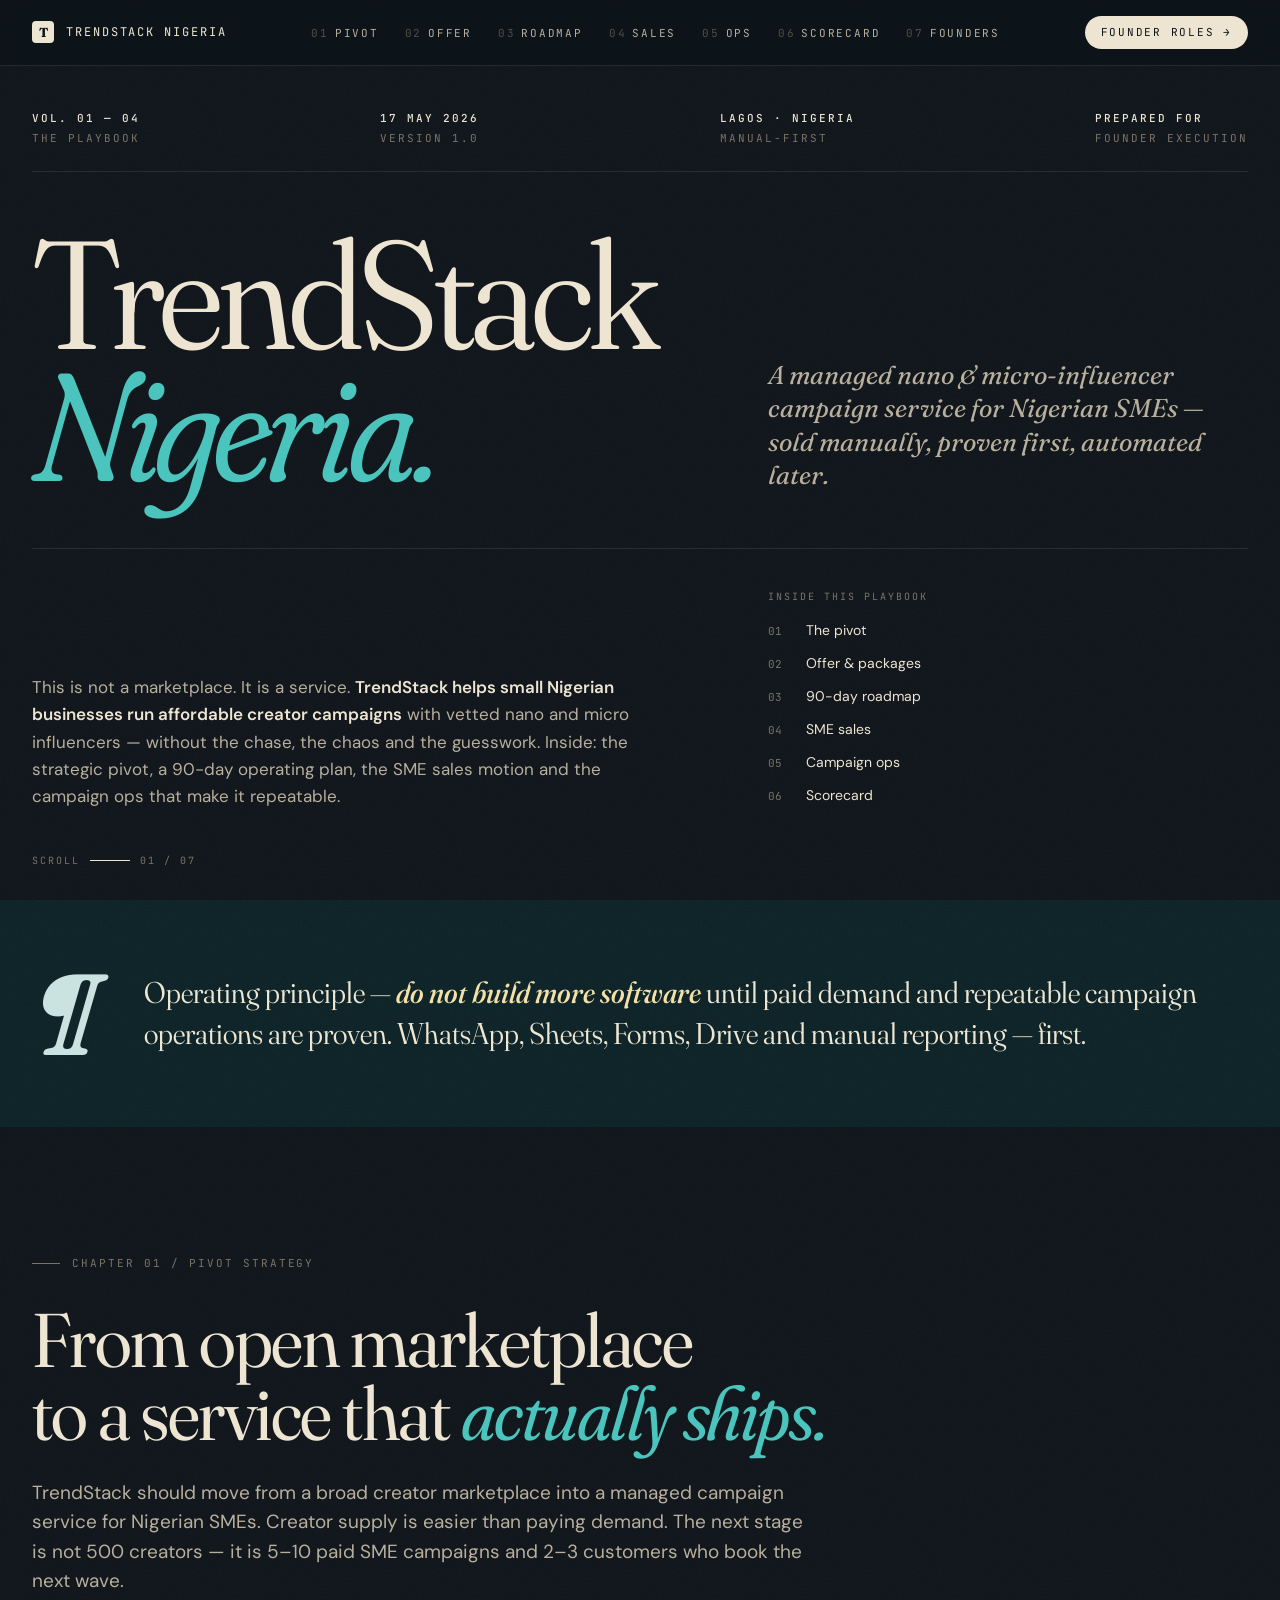
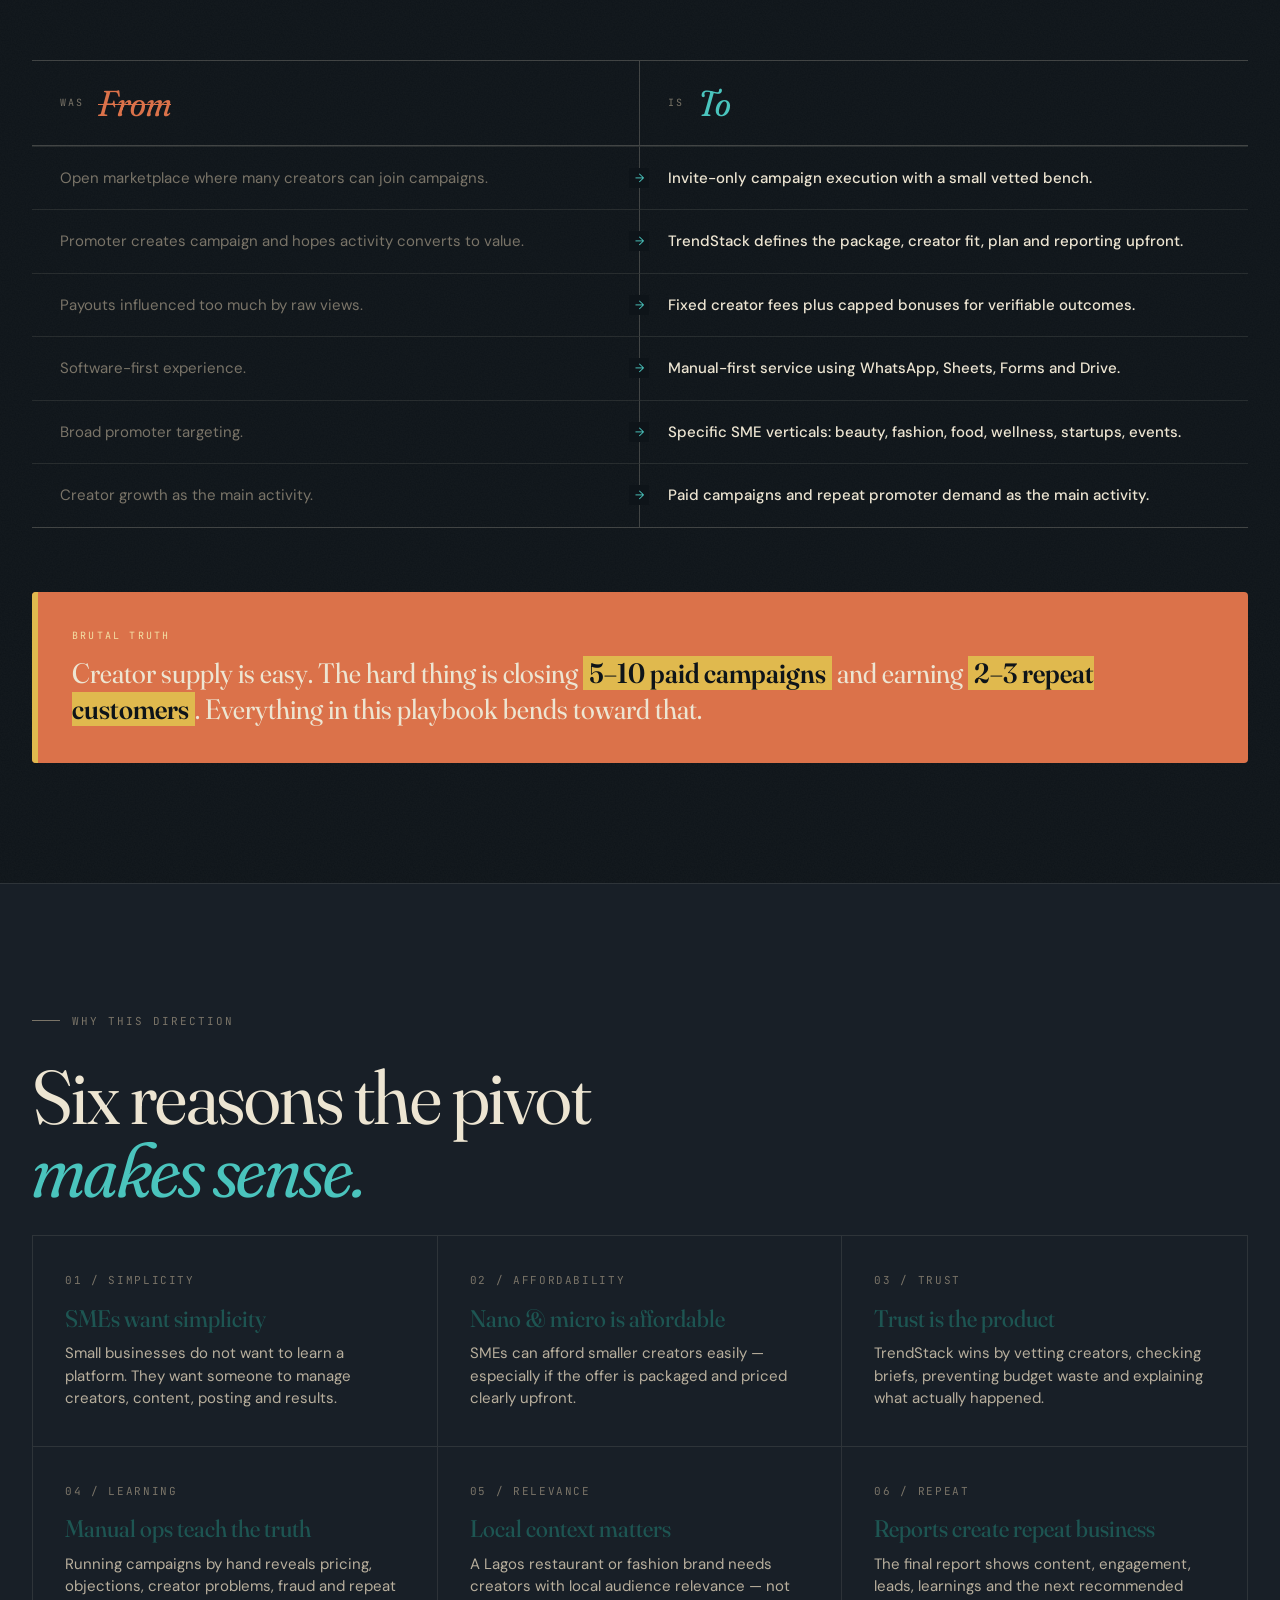
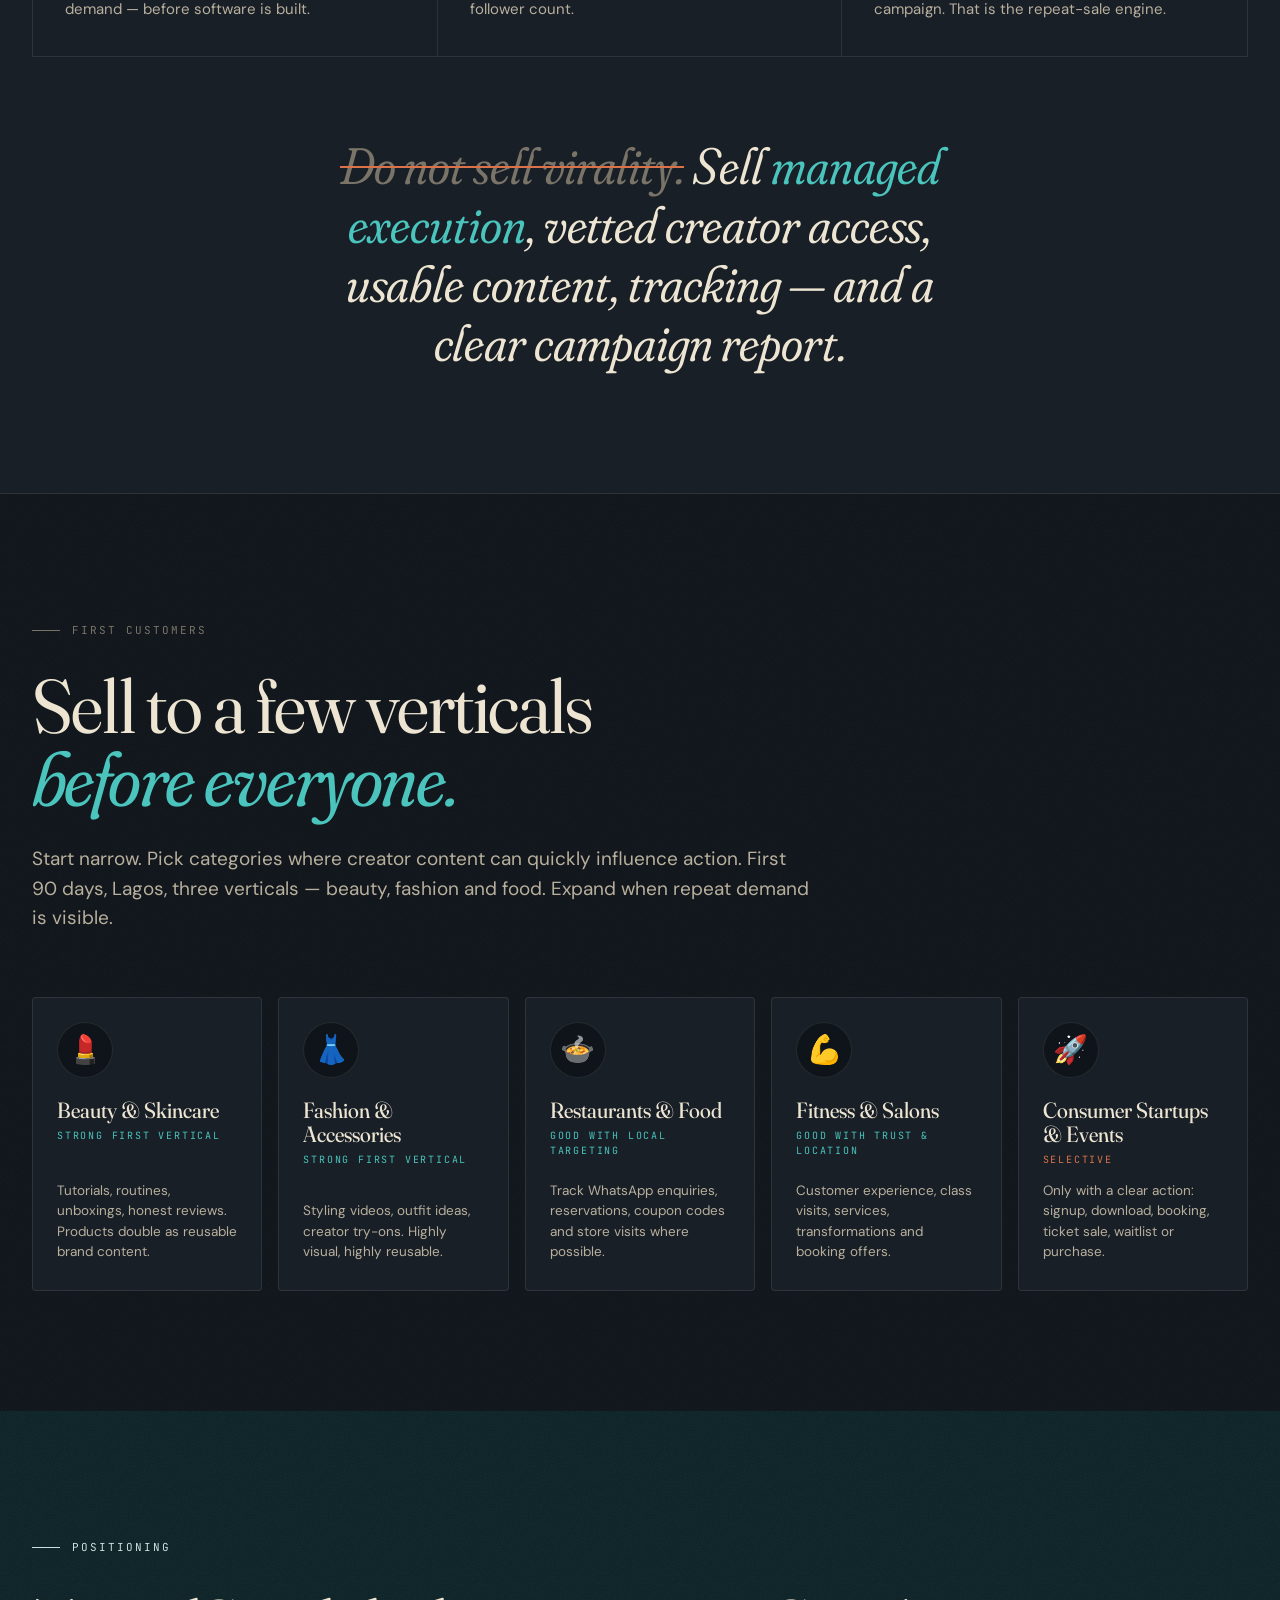
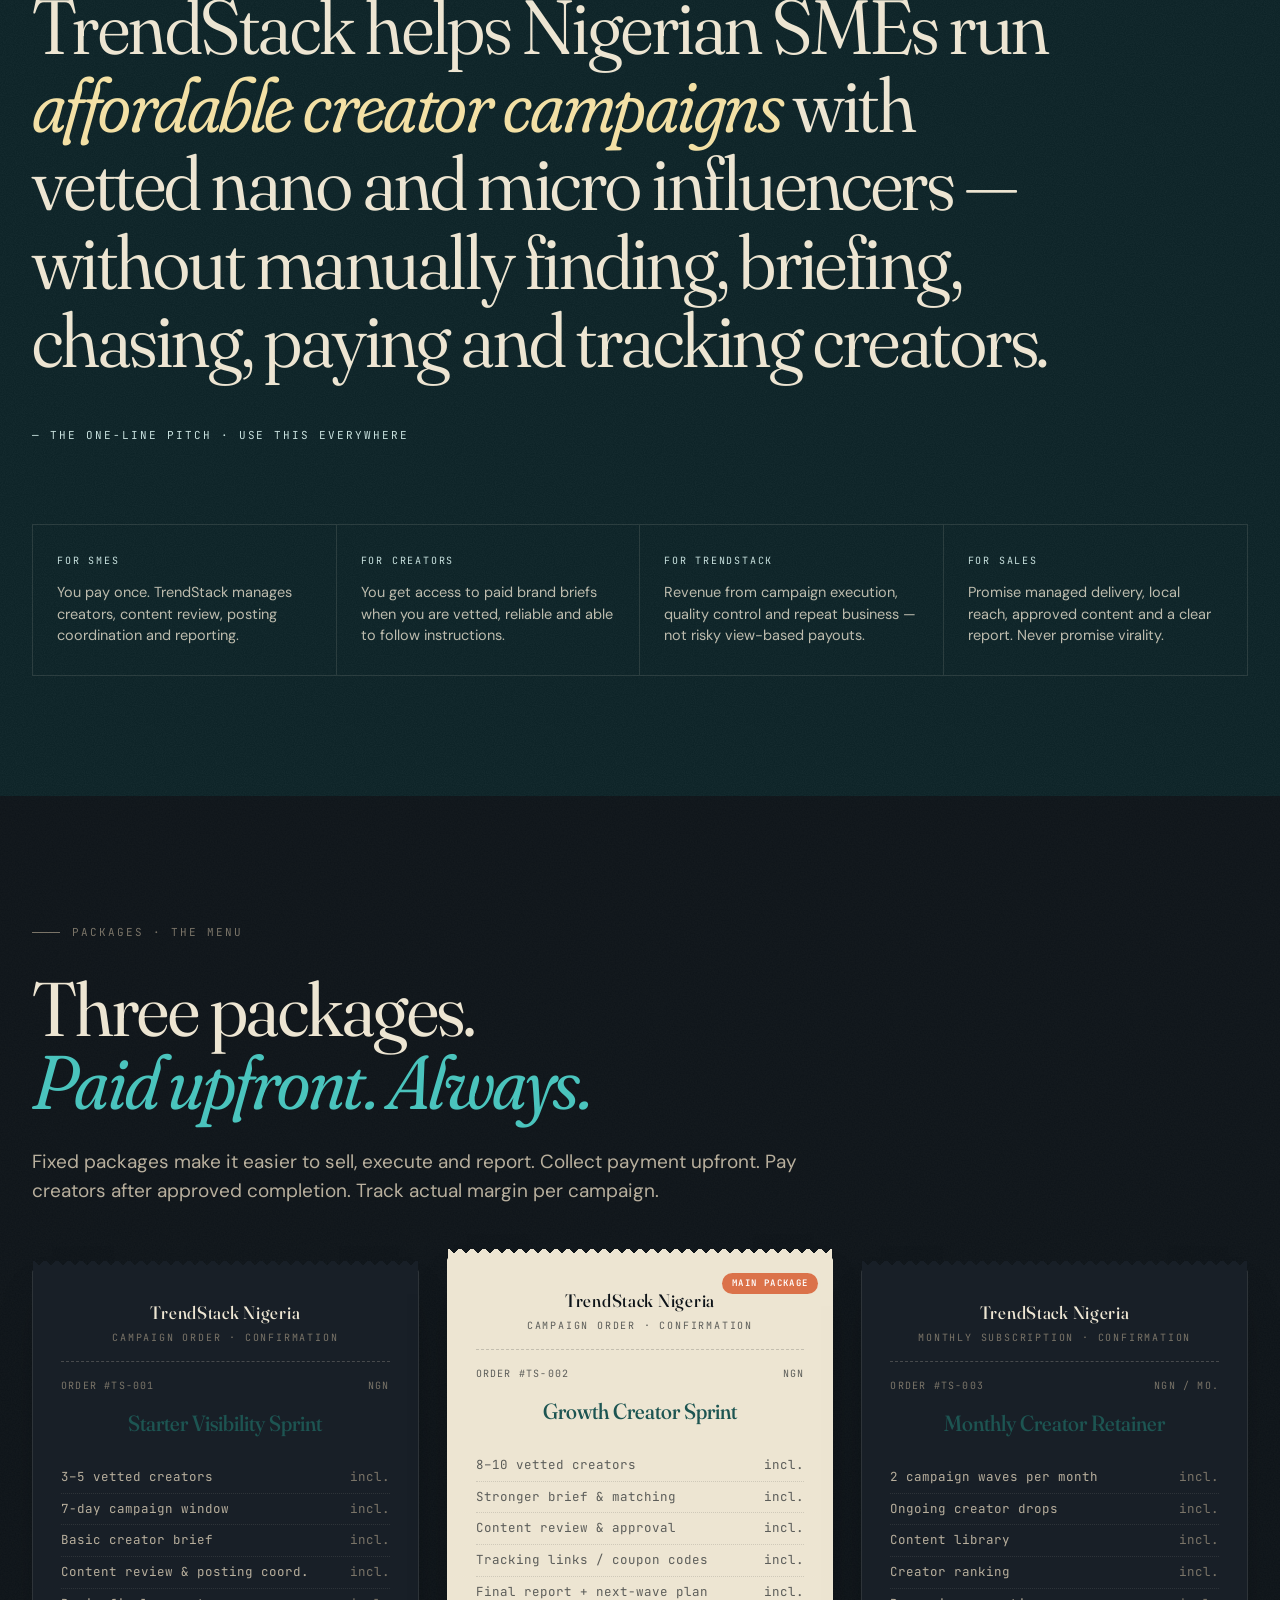
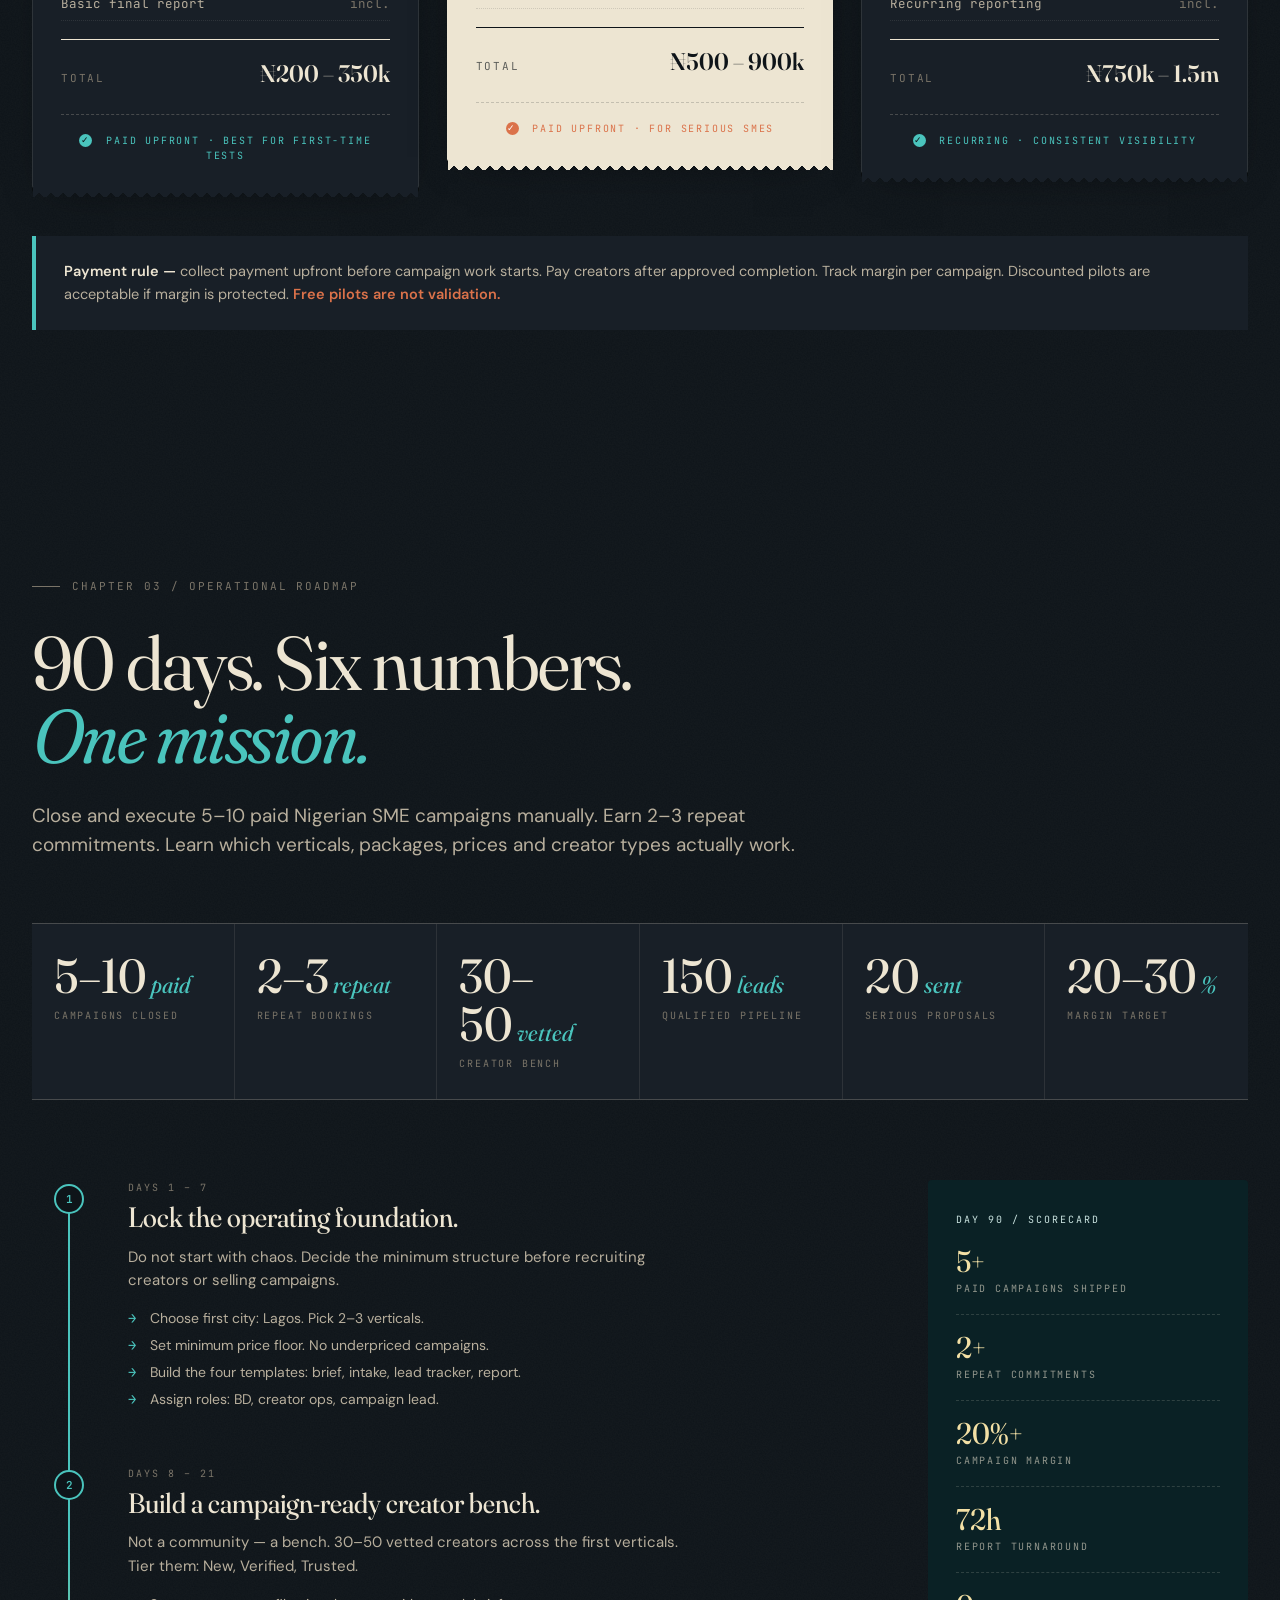
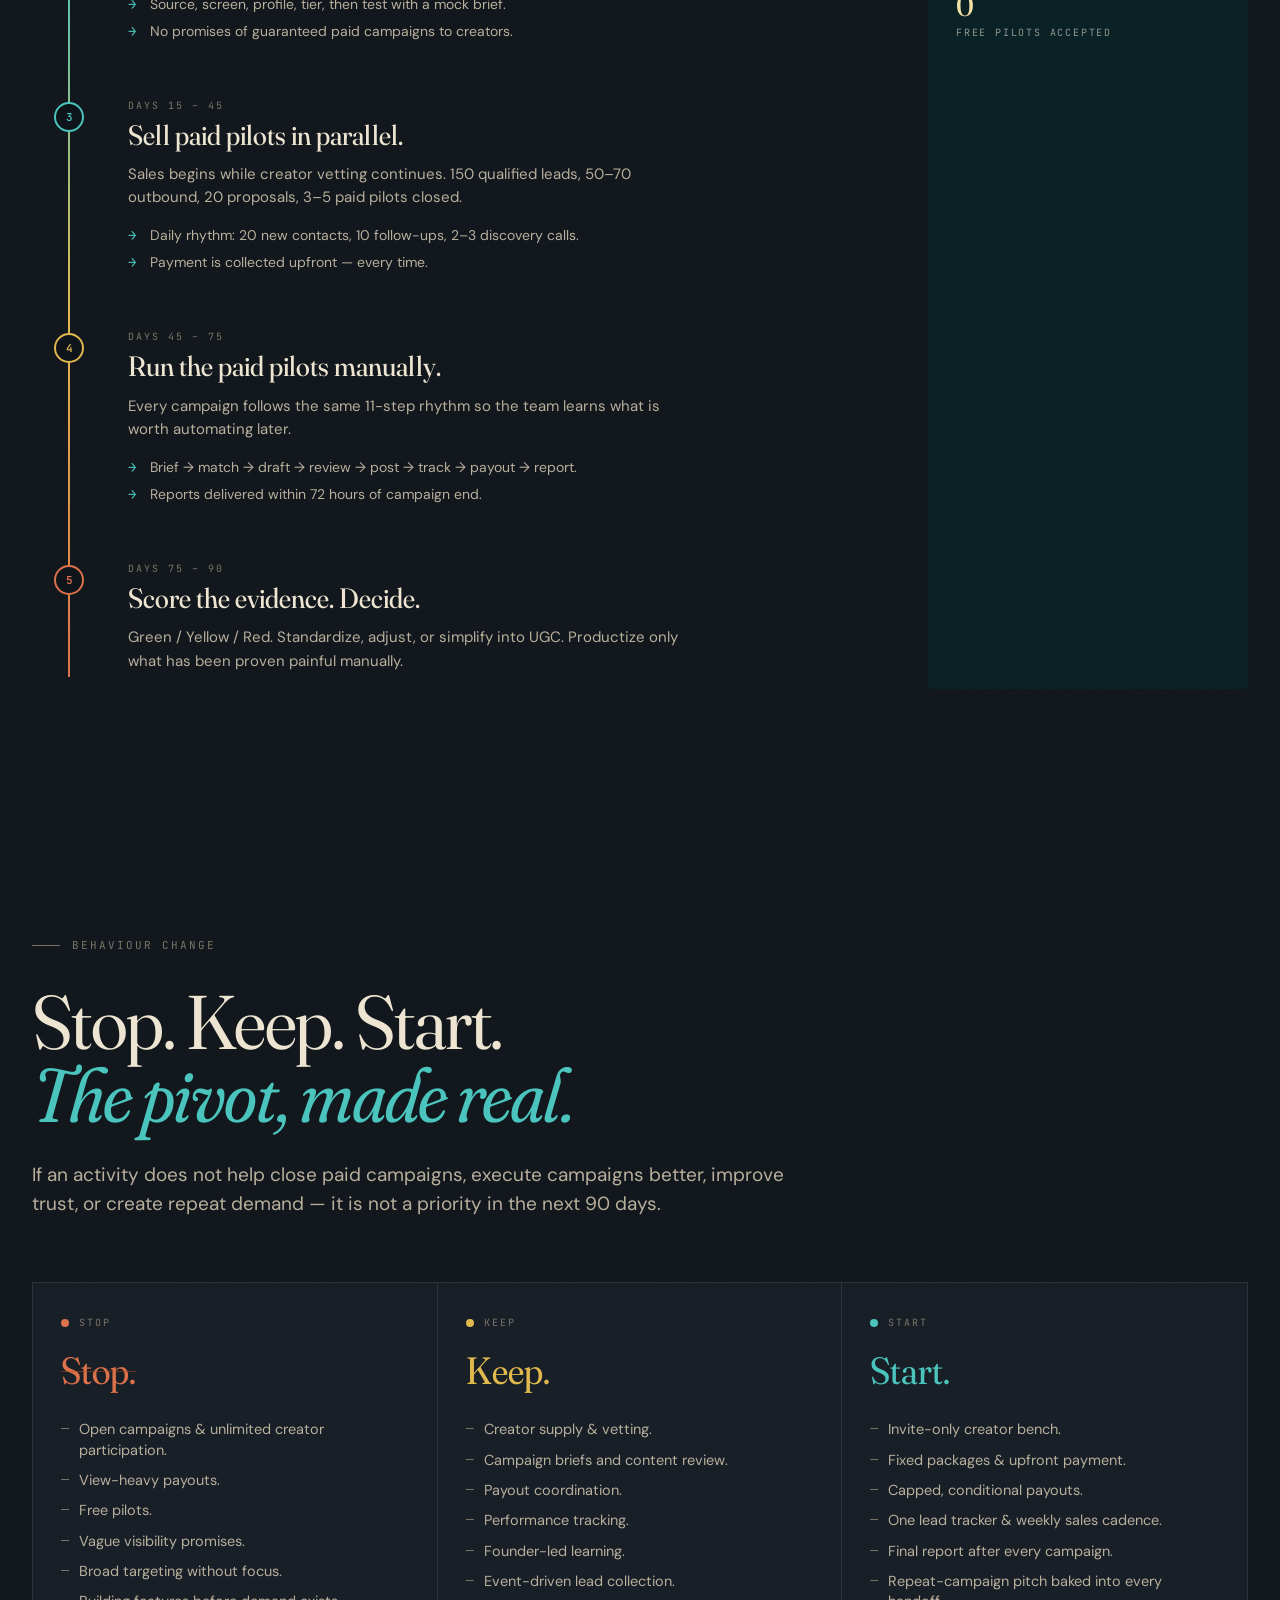
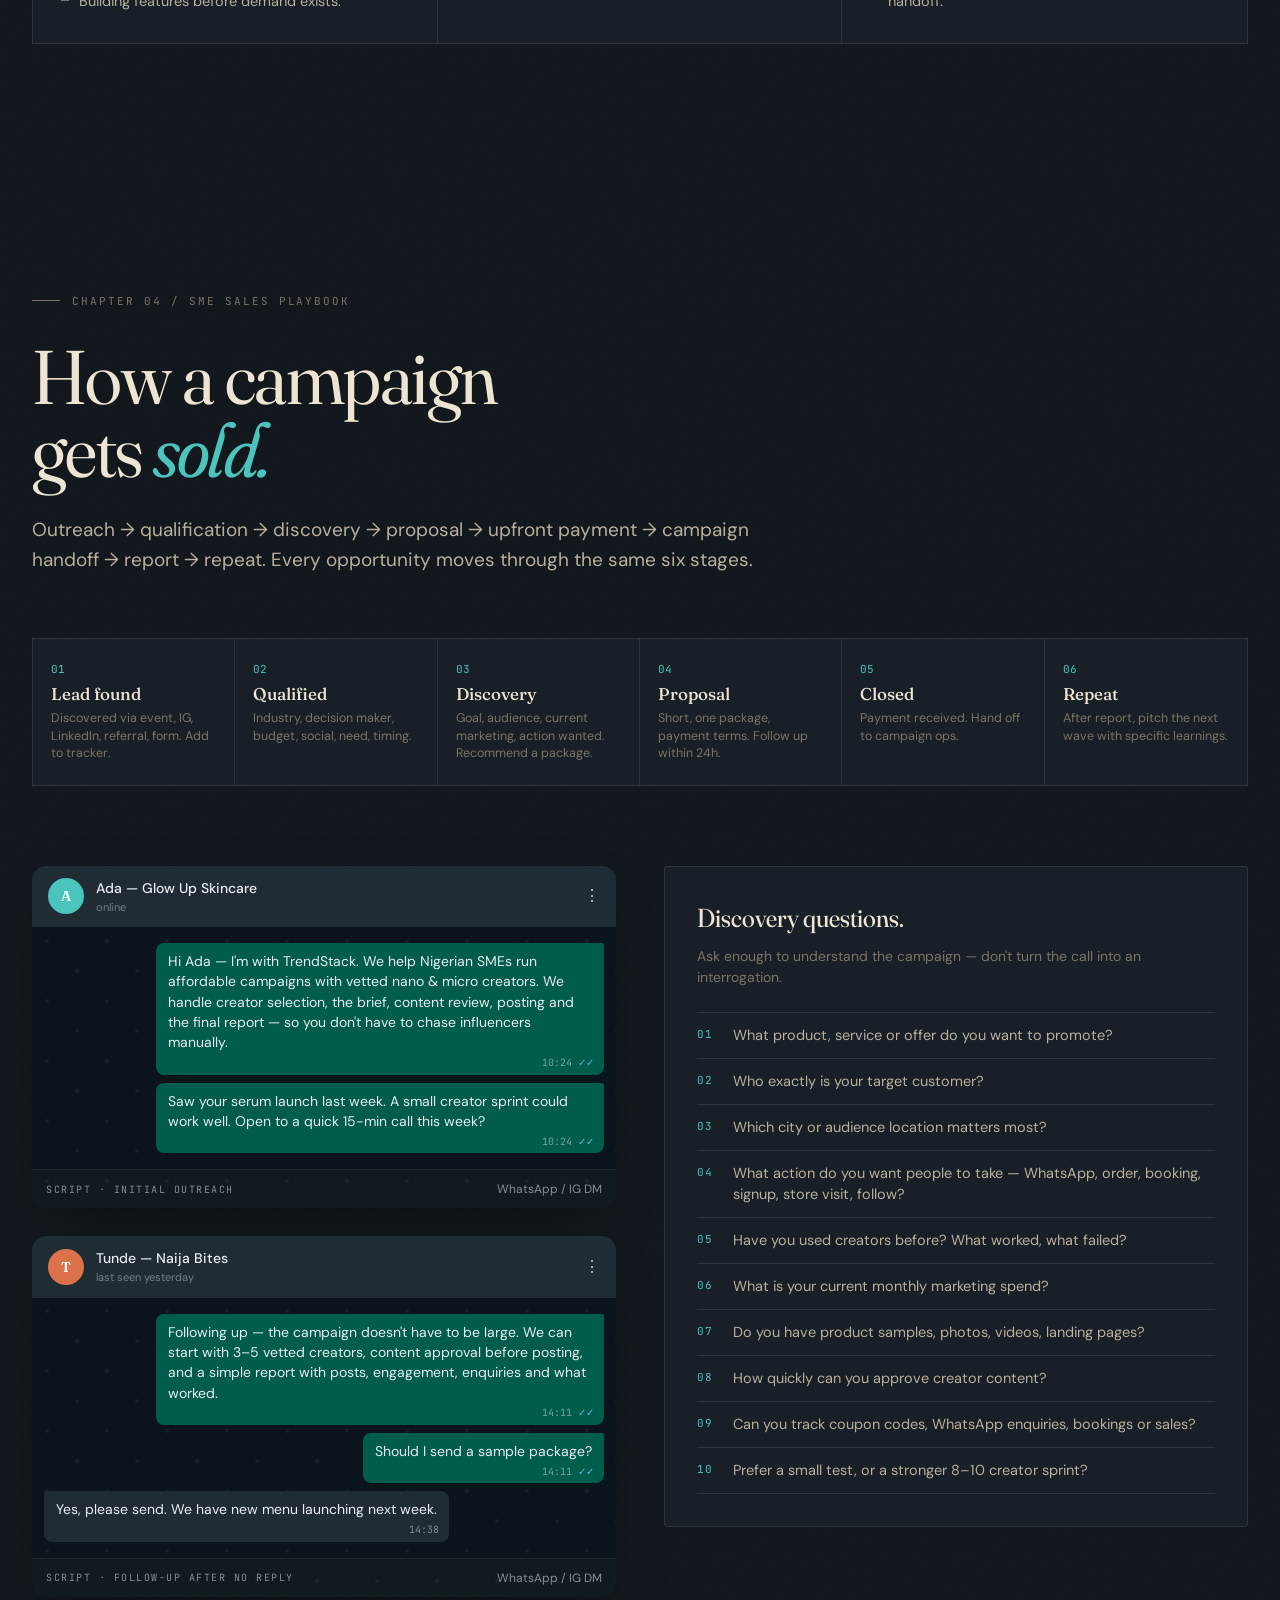
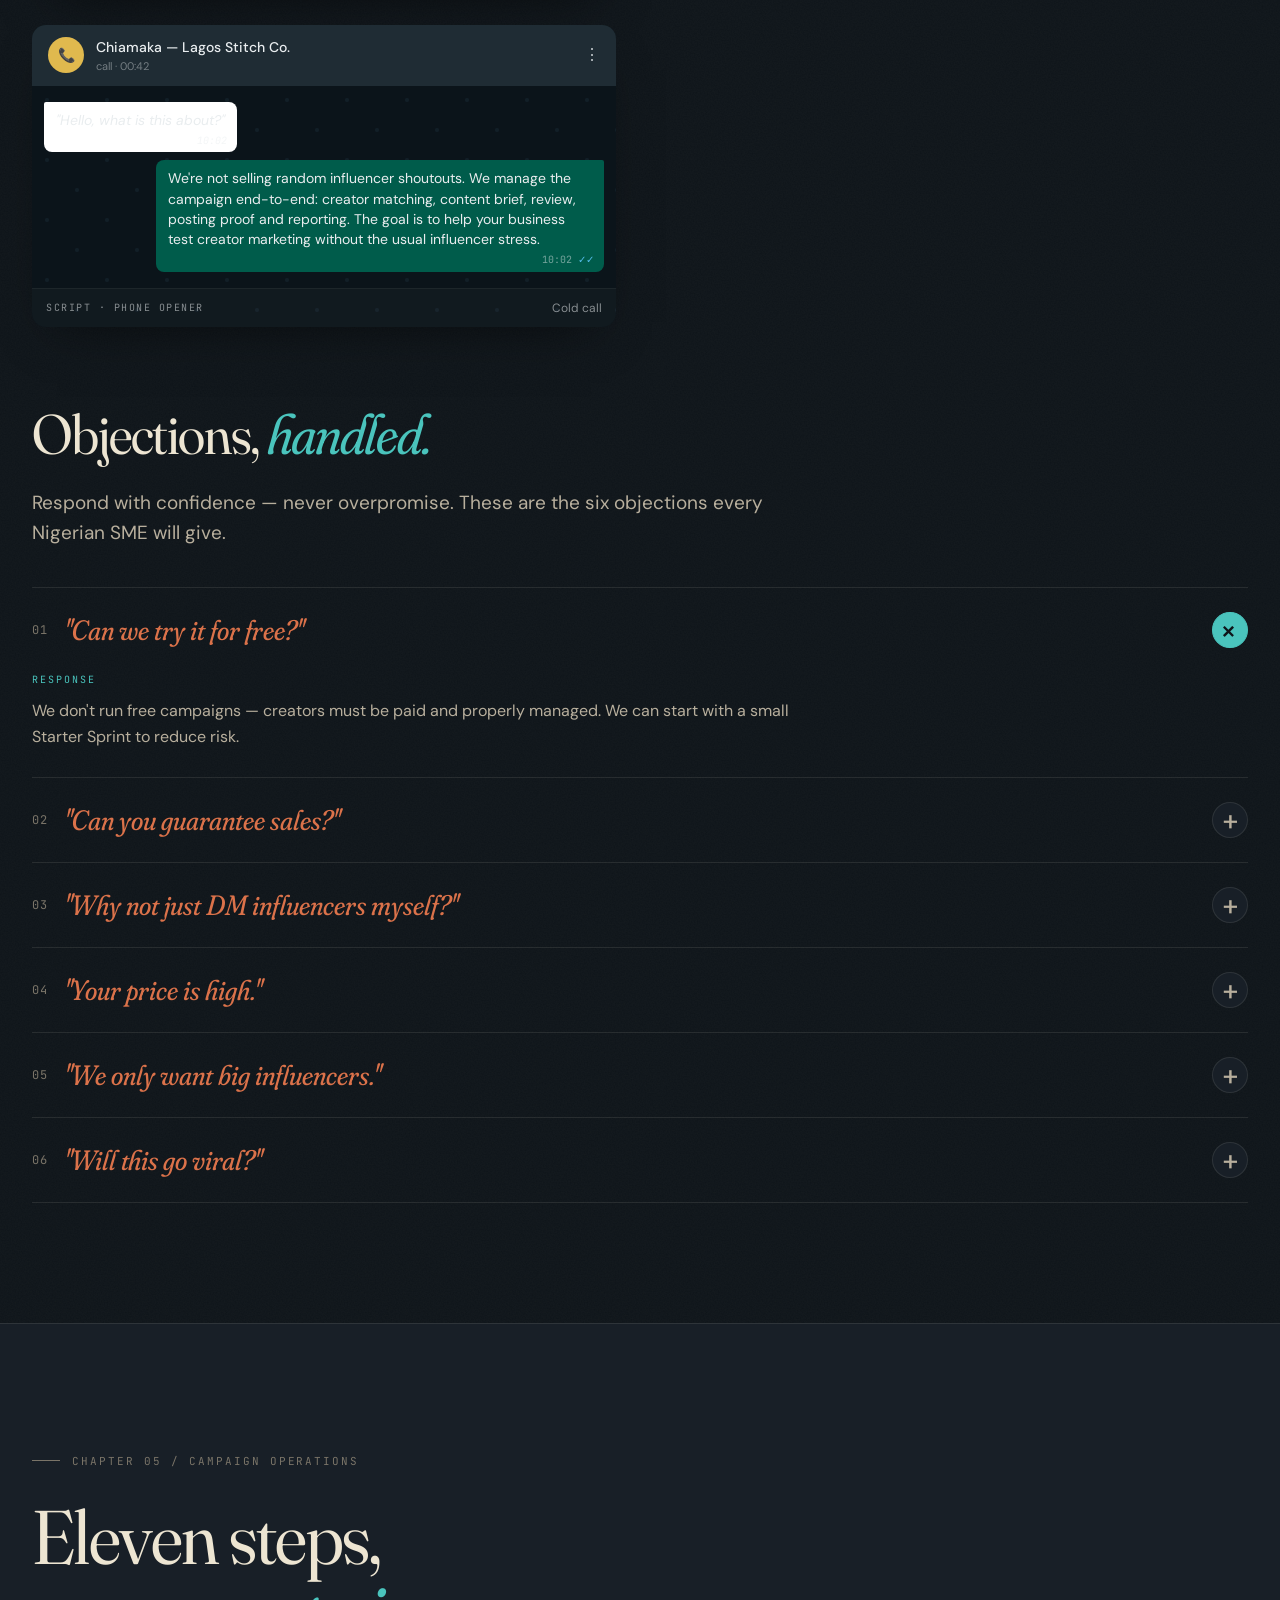
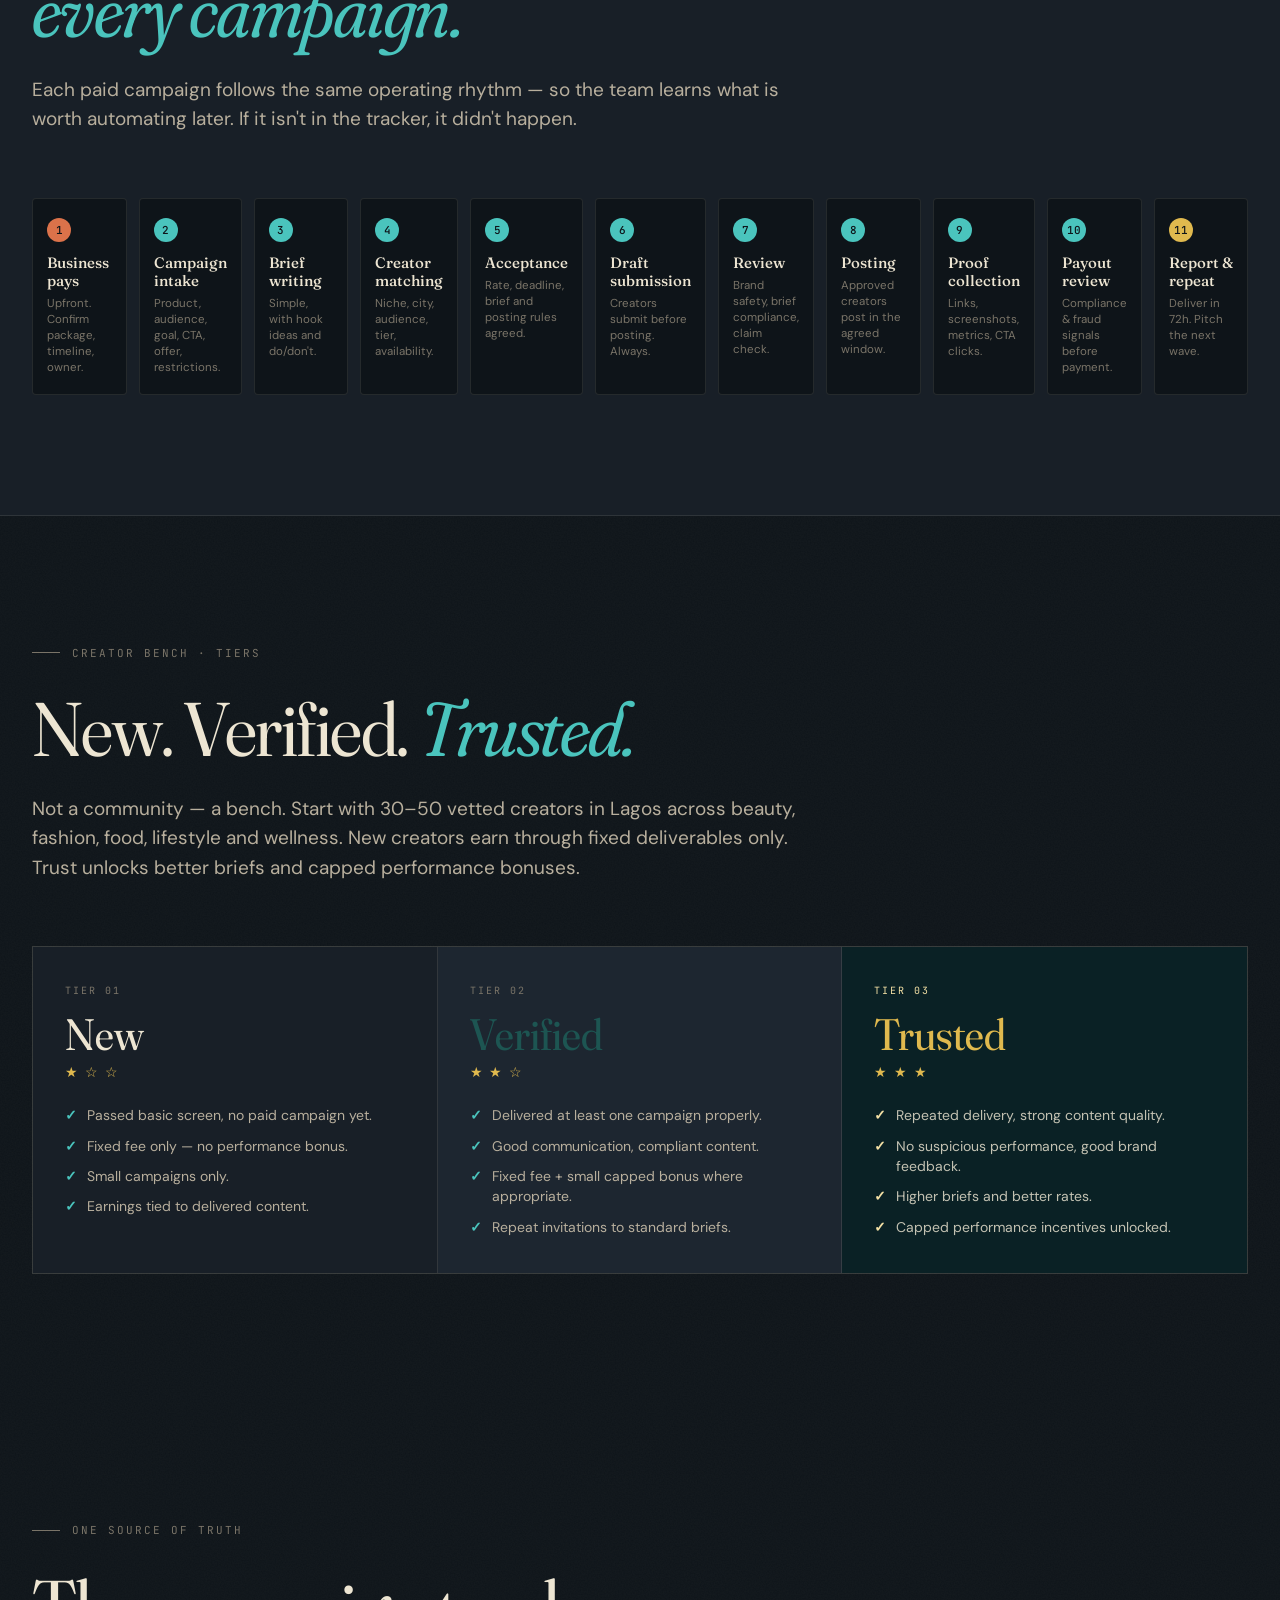
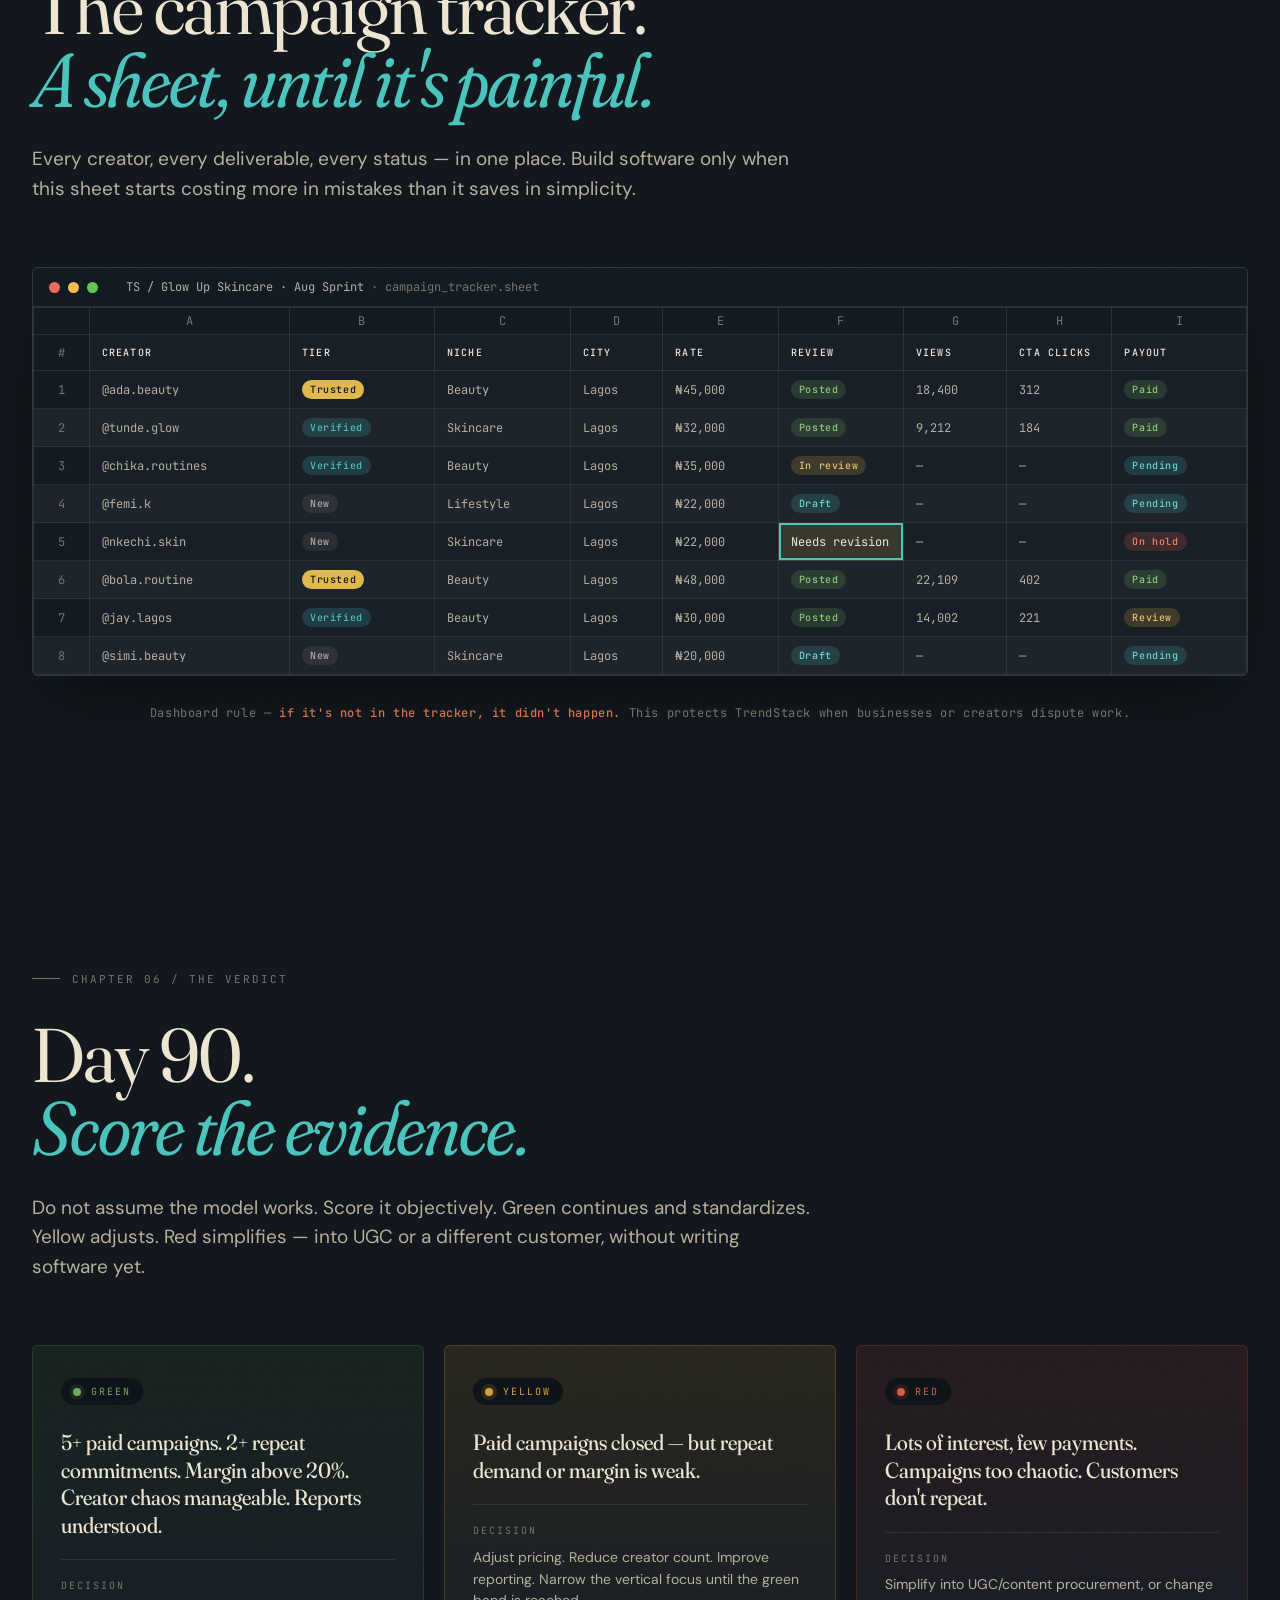
==== trendstack-site/index.html @ 3423a1b3 "set up new website" ====
<!DOCTYPE html>
<html lang="en">
<head>
<meta charset="UTF-8" />
<meta name="viewport" content="width=device-width, initial-scale=1.0" />
<title>TrendStack Nigeria — The Playbook</title>
<meta name="description" content="A managed nano/micro-influencer campaign service for Nigerian SMEs. Strategy, sales motion, campaign ops — distilled." />
<link rel="preconnect" href="https://fonts.googleapis.com" />
<link rel="preconnect" href="https://fonts.gstatic.com" crossorigin />
<link
  href="https://fonts.googleapis.com/css2?family=Fraunces:ital,opsz,wght,SOFT@0,9..144,300..900,0..100;1,9..144,300..900,0..100&family=DM+Sans:ital,opsz,wght@0,9..40,300..700;1,9..40,300..700&family=JetBrains+Mono:wght@400;500;600&display=swap"
  rel="stylesheet"
/>
<link rel="stylesheet" href="styles.css" />
</head>
<body>

<div class="scroll-progress" id="scrollProgress"></div>

<!-- =========================================================
     TOP NAV
     ========================================================= -->
<header class="top-nav">
  <div class="top-nav-inner">
    <a href="#top" class="brand">
      <span class="brand-mark"></span>
      TrendStack Nigeria
    </a>
    <ul class="nav-links">
      <li><a href="#pivot" data-num="01">Pivot</a></li>
      <li><a href="#offer" data-num="02">Offer</a></li>
      <li><a href="#roadmap" data-num="03">Roadmap</a></li>
      <li><a href="#sales" data-num="04">Sales</a></li>
      <li><a href="#ops" data-num="05">Ops</a></li>
      <li><a href="#scorecard" data-num="06">Scorecard</a></li>
      <li><a href="founders.html" data-num="07">Founders</a></li>
    </ul>
    <a href="founders.html" class="nav-cta">Founder roles →</a>
  </div>
</header>

<!-- =========================================================
     COVER
     ========================================================= -->
<section class="cover" id="top">
  <div class="container">
    <div class="cover-grid">
      <div class="cover-meta">
        <div class="cover-meta-block">
          <span>Vol. 01 — 04</span>
          <span>The Playbook</span>
        </div>
        <div class="cover-meta-block">
          <span>17 May 2026</span>
          <span>Version 1.0</span>
        </div>
        <div class="cover-meta-block">
          <span>Lagos · Nigeria</span>
          <span>Manual-first</span>
        </div>
        <div class="cover-meta-block">
          <span>Prepared for</span>
          <span>Founder execution</span>
        </div>
      </div>

      <div class="cover-title-row">
        <div>
          <h1 class="cover-title">
            <span class="word">TrendStack</span><br />
            <span class="word italic">Nigeria.</span>
          </h1>
        </div>
        <p class="cover-subtitle">
          A managed nano &amp; micro-influencer campaign service for Nigerian
          SMEs — sold manually, proven first, automated later.
        </p>
      </div>

      <div class="cover-bottom">
        <p class="cover-blurb">
          This is not a marketplace. It is a service. <strong>TrendStack
          helps small Nigerian businesses run affordable creator campaigns</strong>
          with vetted nano and micro influencers — without the chase, the
          chaos and the guesswork. Inside: the strategic pivot, a 90-day
          operating plan, the SME sales motion and the campaign ops that
          make it repeatable.
        </p>
        <div class="cover-toc">
          <div class="cover-toc-label">Inside this playbook</div>
          <ul class="cover-toc-list">
            <li><a href="#pivot"><span class="num">01</span> The pivot</a></li>
            <li><a href="#offer"><span class="num">02</span> Offer &amp; packages</a></li>
            <li><a href="#roadmap"><span class="num">03</span> 90-day roadmap</a></li>
            <li><a href="#sales"><span class="num">04</span> SME sales</a></li>
            <li><a href="#ops"><span class="num">05</span> Campaign ops</a></li>
            <li><a href="#scorecard"><span class="num">06</span> Scorecard</a></li>
          </ul>
        </div>
      </div>
    </div>
  </div>

  <div class="scroll-cue">
    <span>Scroll</span>
    <span class="scroll-cue-line"></span>
    <span>00 / 06</span>
  </div>
</section>

<!-- =========================================================
     PRINCIPLE
     ========================================================= -->
<section class="principle">
  <div class="container">
    <div class="principle-inner">
      <div class="principle-mark">¶</div>
      <p class="principle-text">
        Operating principle —
        <strong>do not build more software</strong> until paid demand and
        repeatable campaign operations are proven. WhatsApp, Sheets, Forms,
        Drive and manual reporting — first.
      </p>
    </div>
  </div>
</section>

<!-- =========================================================
     01 — PIVOT
     ========================================================= -->
<section id="pivot">
  <div class="container">
    <div class="reveal">
      <div class="section-tag">Chapter 01 / Pivot Strategy</div>
      <h2 class="section-title">
        From open marketplace<br />
        to a service that <em>actually ships.</em>
      </h2>
      <p class="section-lede">
        TrendStack should move from a broad creator marketplace into a managed
        campaign service for Nigerian SMEs. Creator supply is easier than paying
        demand. The next stage is not 500 creators — it is 5–10 paid SME
        campaigns and 2–3 customers who book the next wave.
      </p>
    </div>

    <div class="pivot-grid reveal">
      <div class="pivot-col-head from">
        <span class="label">Was</span>
        <span class="word">From</span>
      </div>
      <div class="pivot-col-head to">
        <span class="label">Is</span>
        <span class="word">To</span>
      </div>

      <div class="pivot-row">
        <div class="pivot-cell from">Open marketplace where many creators can join campaigns.</div>
        <div class="pivot-cell to">Invite-only campaign execution with a small vetted bench.</div>
      </div>
      <div class="pivot-row">
        <div class="pivot-cell from">Promoter creates campaign and hopes activity converts to value.</div>
        <div class="pivot-cell to">TrendStack defines the package, creator fit, plan and reporting upfront.</div>
      </div>
      <div class="pivot-row">
        <div class="pivot-cell from">Payouts influenced too much by raw views.</div>
        <div class="pivot-cell to">Fixed creator fees plus capped bonuses for verifiable outcomes.</div>
      </div>
      <div class="pivot-row">
        <div class="pivot-cell from">Software-first experience.</div>
        <div class="pivot-cell to">Manual-first service using WhatsApp, Sheets, Forms and Drive.</div>
      </div>
      <div class="pivot-row">
        <div class="pivot-cell from">Broad promoter targeting.</div>
        <div class="pivot-cell to">Specific SME verticals: beauty, fashion, food, wellness, startups, events.</div>
      </div>
      <div class="pivot-row">
        <div class="pivot-cell from">Creator growth as the main activity.</div>
        <div class="pivot-cell to">Paid campaigns and repeat promoter demand as the main activity.</div>
      </div>
    </div>

    <div class="callout reveal">
      <div class="callout-label">Brutal truth</div>
      <p class="callout-text">
        Creator supply is easy. The hard thing is closing
        <strong>5–10 paid campaigns</strong> and earning
        <strong>2–3 repeat customers</strong>. Everything in this playbook
        bends toward that.
      </p>
    </div>
  </div>
</section>

<!-- =========================================================
     WHY IT WORKS
     ========================================================= -->
<section class="reasons">
  <div class="container">
    <div class="reveal">
      <div class="section-tag">Why this direction</div>
      <h2 class="section-title">
        Six reasons the pivot<br />
        <em>makes sense.</em>
      </h2>
    </div>
    <div class="reasons-grid reveal">
      <div class="reason">
        <div class="reason-num">01 / SIMPLICITY</div>
        <h3 class="reason-title">SMEs want simplicity</h3>
        <p class="reason-desc">
          Small businesses do not want to learn a platform. They want someone
          to manage creators, content, posting and results.
        </p>
      </div>
      <div class="reason">
        <div class="reason-num">02 / AFFORDABILITY</div>
        <h3 class="reason-title">Nano &amp; micro is affordable</h3>
        <p class="reason-desc">
          SMEs can afford smaller creators easily — especially if the offer
          is packaged and priced clearly upfront.
        </p>
      </div>
      <div class="reason">
        <div class="reason-num">03 / TRUST</div>
        <h3 class="reason-title">Trust is the product</h3>
        <p class="reason-desc">
          TrendStack wins by vetting creators, checking briefs, preventing
          budget waste and explaining what actually happened.
        </p>
      </div>
      <div class="reason">
        <div class="reason-num">04 / LEARNING</div>
        <h3 class="reason-title">Manual ops teach the truth</h3>
        <p class="reason-desc">
          Running campaigns by hand reveals pricing, objections, creator
          problems, fraud and repeat demand — before software is built.
        </p>
      </div>
      <div class="reason">
        <div class="reason-num">05 / RELEVANCE</div>
        <h3 class="reason-title">Local context matters</h3>
        <p class="reason-desc">
          A Lagos restaurant or fashion brand needs creators with local
          audience relevance — not follower count.
        </p>
      </div>
      <div class="reason">
        <div class="reason-num">06 / REPEAT</div>
        <h3 class="reason-title">Reports create repeat business</h3>
        <p class="reason-desc">
          The final report shows content, engagement, leads, learnings and
          the next recommended campaign. That is the repeat-sale engine.
        </p>
      </div>
    </div>

    <div class="pull-quote reveal">
      <p class="pull-quote-text">
        <span class="strike">Do not sell virality.</span>
        Sell <span class="accent">managed execution</span>, vetted creator
        access, usable content, tracking — and a clear campaign report.
      </p>
    </div>
  </div>
</section>

<!-- =========================================================
     FIRST CUSTOMERS / VERTICALS
     ========================================================= -->
<section id="offer">
  <div class="container">
    <div class="reveal">
      <div class="section-tag">First customers</div>
      <h2 class="section-title">
        Sell to a few verticals<br />
        <em>before everyone.</em>
      </h2>
      <p class="section-lede">
        Start narrow. Pick categories where creator content can quickly
        influence action. First 90 days, Lagos, three verticals — beauty,
        fashion and food. Expand when repeat demand is visible.
      </p>
    </div>

    <div class="verticals-grid reveal">
      <div class="vertical-card">
        <div class="vertical-icon" aria-hidden="true">💄</div>
        <h3 class="vertical-name">Beauty &amp; Skincare</h3>
        <div class="vertical-priority">Strong first vertical</div>
        <p class="vertical-desc">
          Tutorials, routines, unboxings, honest reviews. Products double as
          reusable brand content.
        </p>
      </div>
      <div class="vertical-card">
        <div class="vertical-icon" aria-hidden="true">👗</div>
        <h3 class="vertical-name">Fashion &amp; Accessories</h3>
        <div class="vertical-priority">Strong first vertical</div>
        <p class="vertical-desc">
          Styling videos, outfit ideas, creator try-ons. Highly visual,
          highly reusable.
        </p>
      </div>
      <div class="vertical-card">
        <div class="vertical-icon" aria-hidden="true">🍲</div>
        <h3 class="vertical-name">Restaurants &amp; Food</h3>
        <div class="vertical-priority">Good with local targeting</div>
        <p class="vertical-desc">
          Track WhatsApp enquiries, reservations, coupon codes and store
          visits where possible.
        </p>
      </div>
      <div class="vertical-card">
        <div class="vertical-icon" aria-hidden="true">💪</div>
        <h3 class="vertical-name">Fitness &amp; Salons</h3>
        <div class="vertical-priority">Good with trust &amp; location</div>
        <p class="vertical-desc">
          Customer experience, class visits, services, transformations and
          booking offers.
        </p>
      </div>
      <div class="vertical-card">
        <div class="vertical-icon" aria-hidden="true">🚀</div>
        <h3 class="vertical-name">Consumer Startups &amp; Events</h3>
        <div class="vertical-priority selective">Selective</div>
        <p class="vertical-desc">
          Only with a clear action: signup, download, booking, ticket sale,
          waitlist or purchase.
        </p>
      </div>
    </div>
  </div>
</section>

<!-- =========================================================
     POSITIONING
     ========================================================= -->
<section class="positioning">
  <div class="container">
    <div class="reveal">
      <div class="section-tag">Positioning</div>
      <p class="positioning-quote">
        TrendStack helps Nigerian SMEs run
        <em>affordable creator campaigns</em> with vetted nano and micro
        influencers — without manually finding, briefing, chasing, paying
        and tracking creators.
      </p>
      <p class="positioning-attribution">— The one-line pitch · Use this everywhere</p>
    </div>

    <div class="audience-grid reveal">
      <div class="audience-cell">
        <div class="audience-who">For SMEs</div>
        <p class="audience-promise">
          You pay once. TrendStack manages creators, content review, posting
          coordination and reporting.
        </p>
      </div>
      <div class="audience-cell">
        <div class="audience-who">For creators</div>
        <p class="audience-promise">
          You get access to paid brand briefs when you are vetted, reliable
          and able to follow instructions.
        </p>
      </div>
      <div class="audience-cell">
        <div class="audience-who">For TrendStack</div>
        <p class="audience-promise">
          Revenue from campaign execution, quality control and repeat
          business — not risky view-based payouts.
        </p>
      </div>
      <div class="audience-cell">
        <div class="audience-who">For sales</div>
        <p class="audience-promise">
          Promise managed delivery, local reach, approved content and a clear
          report. Never promise virality.
        </p>
      </div>
    </div>
  </div>
</section>

<!-- =========================================================
     PACKAGES / RECEIPTS
     ========================================================= -->
<section>
  <div class="container">
    <div class="reveal">
      <div class="section-tag">Packages · The Menu</div>
      <h2 class="section-title">
        Three packages.<br />
        <em>Paid upfront. Always.</em>
      </h2>
      <p class="section-lede">
        Fixed packages make it easier to sell, execute and report. Collect
        payment upfront. Pay creators after approved completion. Track actual
        margin per campaign.
      </p>
    </div>

    <div class="receipts reveal">
      <!-- Starter -->
      <div class="receipt">
        <div class="receipt-head">
          <div class="receipt-brand">TrendStack Nigeria</div>
          <div class="receipt-sub">Campaign Order · Confirmation</div>
        </div>
        <div class="receipt-meta">
          <span>Order #TS-001</span>
          <span>NGN</span>
        </div>
        <h3 class="receipt-name">Starter Visibility Sprint</h3>
        <div class="receipt-line">
          <span class="label">3–5 vetted creators</span>
          <span class="qty">incl.</span>
        </div>
        <div class="receipt-line">
          <span class="label">7-day campaign window</span>
          <span class="qty">incl.</span>
        </div>
        <div class="receipt-line">
          <span class="label">Basic creator brief</span>
          <span class="qty">incl.</span>
        </div>
        <div class="receipt-line">
          <span class="label">Content review &amp; posting coord.</span>
          <span class="qty">incl.</span>
        </div>
        <div class="receipt-line">
          <span class="label">Basic final report</span>
          <span class="qty">incl.</span>
        </div>
        <div class="receipt-total">
          <span class="label">Total</span>
          <span class="amount">₦200 – 350k</span>
        </div>
        <div class="receipt-foot">
          <span class="check">✓</span> Paid upfront · Best for first-time tests
        </div>
      </div>

      <!-- Growth - featured -->
      <div class="receipt featured">
        <span class="receipt-badge">Main package</span>
        <div class="receipt-head">
          <div class="receipt-brand">TrendStack Nigeria</div>
          <div class="receipt-sub">Campaign Order · Confirmation</div>
        </div>
        <div class="receipt-meta">
          <span>Order #TS-002</span>
          <span>NGN</span>
        </div>
        <h3 class="receipt-name">Growth Creator Sprint</h3>
        <div class="receipt-line">
          <span class="label">8–10 vetted creators</span>
          <span class="qty">incl.</span>
        </div>
        <div class="receipt-line">
          <span class="label">Stronger brief &amp; matching</span>
          <span class="qty">incl.</span>
        </div>
        <div class="receipt-line">
          <span class="label">Content review &amp; approval</span>
          <span class="qty">incl.</span>
        </div>
        <div class="receipt-line">
          <span class="label">Tracking links / coupon codes</span>
          <span class="qty">incl.</span>
        </div>
        <div class="receipt-line">
          <span class="label">Final report + next-wave plan</span>
          <span class="qty">incl.</span>
        </div>
        <div class="receipt-total">
          <span class="label">Total</span>
          <span class="amount">₦500 – 900k</span>
        </div>
        <div class="receipt-foot">
          <span class="check">✓</span> Paid upfront · For serious SMEs
        </div>
      </div>

      <!-- Retainer -->
      <div class="receipt">
        <div class="receipt-head">
          <div class="receipt-brand">TrendStack Nigeria</div>
          <div class="receipt-sub">Monthly Subscription · Confirmation</div>
        </div>
        <div class="receipt-meta">
          <span>Order #TS-003</span>
          <span>NGN / mo.</span>
        </div>
        <h3 class="receipt-name">Monthly Creator Retainer</h3>
        <div class="receipt-line">
          <span class="label">2 campaign waves per month</span>
          <span class="qty">incl.</span>
        </div>
        <div class="receipt-line">
          <span class="label">Ongoing creator drops</span>
          <span class="qty">incl.</span>
        </div>
        <div class="receipt-line">
          <span class="label">Content library</span>
          <span class="qty">incl.</span>
        </div>
        <div class="receipt-line">
          <span class="label">Creator ranking</span>
          <span class="qty">incl.</span>
        </div>
        <div class="receipt-line">
          <span class="label">Recurring reporting</span>
          <span class="qty">incl.</span>
        </div>
        <div class="receipt-total">
          <span class="label">Total</span>
          <span class="amount">₦750k – 1.5m</span>
        </div>
        <div class="receipt-foot">
          <span class="check">✓</span> Recurring · Consistent visibility
        </div>
      </div>
    </div>

    <div class="payment-rule reveal">
      <strong>Payment rule —</strong> collect payment upfront before
      campaign work starts. Pay creators after approved completion. Track
      margin per campaign. Discounted pilots are acceptable if margin is
      protected.
      <strong style="color:var(--rust)">Free pilots are not validation.</strong>
    </div>
  </div>
</section>

<!-- =========================================================
     90-DAY METRIC LADDER
     ========================================================= -->
<section id="roadmap">
  <div class="container">
    <div class="reveal">
      <div class="section-tag">Chapter 03 / Operational Roadmap</div>
      <h2 class="section-title">
        90 days. Six numbers.<br />
        <em>One mission.</em>
      </h2>
      <p class="section-lede">
        Close and execute 5–10 paid Nigerian SME campaigns manually. Earn
        2–3 repeat commitments. Learn which verticals, packages, prices and
        creator types actually work.
      </p>
    </div>

    <div class="metrics-row reveal">
      <div class="metric">
        <div class="metric-value">5–10<span class="unit">paid</span></div>
        <div class="metric-label">Campaigns closed</div>
      </div>
      <div class="metric">
        <div class="metric-value">2–3<span class="unit">repeat</span></div>
        <div class="metric-label">Repeat bookings</div>
      </div>
      <div class="metric">
        <div class="metric-value">30–50<span class="unit">vetted</span></div>
        <div class="metric-label">Creator bench</div>
      </div>
      <div class="metric">
        <div class="metric-value">150<span class="unit">leads</span></div>
        <div class="metric-label">Qualified pipeline</div>
      </div>
      <div class="metric">
        <div class="metric-value">20<span class="unit">sent</span></div>
        <div class="metric-label">Serious proposals</div>
      </div>
      <div class="metric">
        <div class="metric-value">20–30<span class="unit">%</span></div>
        <div class="metric-label">Margin target</div>
      </div>
    </div>

    <div class="timeline-wrapper" style="margin-top:80px">
      <div class="timeline reveal">
        <div class="phase">
          <div class="phase-dot">1</div>
          <div class="phase-days">Days 1 – 7</div>
          <h3 class="phase-title">Lock the operating foundation.</h3>
          <p class="phase-desc">
            Do not start with chaos. Decide the minimum structure before
            recruiting creators or selling campaigns.
          </p>
          <ul class="phase-bullets">
            <li>Choose first city: Lagos. Pick 2–3 verticals.</li>
            <li>Set minimum price floor. No underpriced campaigns.</li>
            <li>Build the four templates: brief, intake, lead tracker, report.</li>
            <li>Assign roles: BD, creator ops, campaign lead.</li>
          </ul>
        </div>
        <div class="phase">
          <div class="phase-dot">2</div>
          <div class="phase-days">Days 8 – 21</div>
          <h3 class="phase-title">Build a campaign-ready creator bench.</h3>
          <p class="phase-desc">
            Not a community — a bench. 30–50 vetted creators across the first
            verticals. Tier them: New, Verified, Trusted.
          </p>
          <ul class="phase-bullets">
            <li>Source, screen, profile, tier, then test with a mock brief.</li>
            <li>No promises of guaranteed paid campaigns to creators.</li>
          </ul>
        </div>
        <div class="phase">
          <div class="phase-dot">3</div>
          <div class="phase-days">Days 15 – 45</div>
          <h3 class="phase-title">Sell paid pilots in parallel.</h3>
          <p class="phase-desc">
            Sales begins while creator vetting continues. 150 qualified leads,
            50–70 outbound, 20 proposals, 3–5 paid pilots closed.
          </p>
          <ul class="phase-bullets">
            <li>Daily rhythm: 20 new contacts, 10 follow-ups, 2–3 discovery calls.</li>
            <li>Payment is collected upfront — every time.</li>
          </ul>
        </div>
        <div class="phase">
          <div class="phase-dot">4</div>
          <div class="phase-days">Days 45 – 75</div>
          <h3 class="phase-title">Run the paid pilots manually.</h3>
          <p class="phase-desc">
            Every campaign follows the same 11-step rhythm so the team
            learns what is worth automating later.
          </p>
          <ul class="phase-bullets">
            <li>Brief → match → draft → review → post → track → payout → report.</li>
            <li>Reports delivered within 72 hours of campaign end.</li>
          </ul>
        </div>
        <div class="phase">
          <div class="phase-dot">5</div>
          <div class="phase-days">Days 75 – 90</div>
          <h3 class="phase-title">Score the evidence. Decide.</h3>
          <p class="phase-desc">
            Green / Yellow / Red. Standardize, adjust, or simplify into UGC.
            Productize only what has been proven painful manually.
          </p>
        </div>
      </div>

      <aside class="targets-card reveal">
        <div class="targets-label">Day 90 / Scorecard</div>
        <ul class="targets-list">
          <li class="target-item">
            <div class="target-value">5+</div>
            <div class="target-name">Paid campaigns shipped</div>
          </li>
          <li class="target-item">
            <div class="target-value">2+</div>
            <div class="target-name">Repeat commitments</div>
          </li>
          <li class="target-item">
            <div class="target-value">20%+</div>
            <div class="target-name">Campaign margin</div>
          </li>
          <li class="target-item">
            <div class="target-value">72h</div>
            <div class="target-name">Report turnaround</div>
          </li>
          <li class="target-item">
            <div class="target-value">0</div>
            <div class="target-name">Free pilots accepted</div>
          </li>
        </ul>
      </aside>
    </div>
  </div>
</section>

<!-- =========================================================
     STOP / KEEP / START
     ========================================================= -->
<section>
  <div class="container">
    <div class="reveal">
      <div class="section-tag">Behaviour change</div>
      <h2 class="section-title">
        Stop. Keep. Start.<br />
        <em>The pivot, made real.</em>
      </h2>
      <p class="section-lede">
        If an activity does not help close paid campaigns, execute campaigns
        better, improve trust, or create repeat demand — it is not a priority
        in the next 90 days.
      </p>
    </div>

    <div class="sks-grid reveal">
      <div class="sks-col sks-stop">
        <div class="sks-tag"><span class="dot"></span>Stop</div>
        <h3 class="sks-title">Stop.</h3>
        <ul class="sks-list">
          <li>Open campaigns &amp; unlimited creator participation.</li>
          <li>View-heavy payouts.</li>
          <li>Free pilots.</li>
          <li>Vague visibility promises.</li>
          <li>Broad targeting without focus.</li>
          <li>Building features before demand exists.</li>
        </ul>
      </div>
      <div class="sks-col sks-keep">
        <div class="sks-tag"><span class="dot"></span>Keep</div>
        <h3 class="sks-title">Keep.</h3>
        <ul class="sks-list">
          <li>Creator supply &amp; vetting.</li>
          <li>Campaign briefs and content review.</li>
          <li>Payout coordination.</li>
          <li>Performance tracking.</li>
          <li>Founder-led learning.</li>
          <li>Event-driven lead collection.</li>
        </ul>
      </div>
      <div class="sks-col sks-start">
        <div class="sks-tag"><span class="dot"></span>Start</div>
        <h3 class="sks-title">Start.</h3>
        <ul class="sks-list">
          <li>Invite-only creator bench.</li>
          <li>Fixed packages &amp; upfront payment.</li>
          <li>Capped, conditional payouts.</li>
          <li>One lead tracker &amp; weekly sales cadence.</li>
          <li>Final report after every campaign.</li>
          <li>Repeat-campaign pitch baked into every handoff.</li>
        </ul>
      </div>
    </div>
  </div>
</section>

<!-- =========================================================
     SALES — outreach, discovery, objections
     ========================================================= -->
<section id="sales">
  <div class="container">
    <div class="reveal">
      <div class="section-tag">Chapter 04 / SME Sales Playbook</div>
      <h2 class="section-title">
        How a campaign<br />
        gets <em>sold.</em>
      </h2>
      <p class="section-lede">
        Outreach &rarr; qualification &rarr; discovery &rarr; proposal &rarr;
        upfront payment &rarr; campaign handoff &rarr; report &rarr; repeat.
        Every opportunity moves through the same six stages.
      </p>
    </div>

    <div class="stages reveal">
      <div class="stage">
        <div class="stage-num">01</div>
        <div class="stage-name">Lead found</div>
        <div class="stage-action">Discovered via event, IG, LinkedIn, referral, form. Add to tracker.</div>
      </div>
      <div class="stage">
        <div class="stage-num">02</div>
        <div class="stage-name">Qualified</div>
        <div class="stage-action">Industry, decision maker, budget, social, need, timing.</div>
      </div>
      <div class="stage">
        <div class="stage-num">03</div>
        <div class="stage-name">Discovery</div>
        <div class="stage-action">Goal, audience, current marketing, action wanted. Recommend a package.</div>
      </div>
      <div class="stage">
        <div class="stage-num">04</div>
        <div class="stage-name">Proposal</div>
        <div class="stage-action">Short, one package, payment terms. Follow up within 24h.</div>
      </div>
      <div class="stage">
        <div class="stage-num">05</div>
        <div class="stage-name">Closed</div>
        <div class="stage-action">Payment received. Hand off to campaign ops.</div>
      </div>
      <div class="stage">
        <div class="stage-num">06</div>
        <div class="stage-name">Repeat</div>
        <div class="stage-action">After report, pitch the next wave with specific learnings.</div>
      </div>
    </div>

    <!-- Chats + discovery -->
    <div class="sales-grid">
      <div class="chats-stack reveal">

        <!-- Chat 1 - first DM -->
        <div class="chat">
          <div class="chat-head">
            <div class="chat-avatar">A</div>
            <div class="chat-info">
              <div class="chat-name">Ada — Glow Up Skincare</div>
              <div class="chat-status">online</div>
            </div>
            <div class="chat-icons">⋮</div>
          </div>
          <div class="chat-body">
            <div class="bubble out">
              Hi Ada — I'm with TrendStack. We help Nigerian SMEs run affordable
              campaigns with vetted nano &amp; micro creators. We handle
              creator selection, the brief, content review, posting and the
              final report — so you don't have to chase influencers manually.
              <span class="time">10:24</span>
            </div>
            <div class="bubble out">
              Saw your serum launch last week. A small creator sprint could
              work well. Open to a quick 15-min call this week?
              <span class="time">10:24</span>
            </div>
          </div>
          <div class="chat-foot">
            <span class="label">Script · Initial outreach</span>
            <span>WhatsApp / IG DM</span>
          </div>
        </div>

        <!-- Chat 2 - follow up -->
        <div class="chat">
          <div class="chat-head">
            <div class="chat-avatar" style="background:var(--rust)">T</div>
            <div class="chat-info">
              <div class="chat-name">Tunde — Naija Bites</div>
              <div class="chat-status">last seen yesterday</div>
            </div>
            <div class="chat-icons">⋮</div>
          </div>
          <div class="chat-body">
            <div class="bubble out">
              Following up — the campaign doesn't have to be large. We can
              start with 3–5 vetted creators, content approval before posting,
              and a simple report with posts, engagement, enquiries and what
              worked.
              <span class="time">14:11</span>
            </div>
            <div class="bubble out">
              Should I send a sample package?
              <span class="time">14:11</span>
            </div>
            <div class="bubble in">
              Yes, please send. We have new menu launching next week.
              <span class="time">14:38</span>
            </div>
          </div>
          <div class="chat-foot">
            <span class="label">Script · Follow-up after no reply</span>
            <span>WhatsApp / IG DM</span>
          </div>
        </div>

        <!-- Chat 3 - phone opener -->
        <div class="chat">
          <div class="chat-head">
            <div class="chat-avatar" style="background:var(--gold);color:var(--ink)">📞</div>
            <div class="chat-info">
              <div class="chat-name">Chiamaka — Lagos Stitch Co.</div>
              <div class="chat-status">call · 00:42</div>
            </div>
            <div class="chat-icons">⋮</div>
          </div>
          <div class="chat-body">
            <div class="bubble in" style="background:#fff;font-style:italic">
              "Hello, what is this about?"
              <span class="time">10:02</span>
            </div>
            <div class="bubble out">
              We're not selling random influencer shoutouts. We manage the
              campaign end-to-end: creator matching, content brief, review,
              posting proof and reporting. The goal is to help your business
              test creator marketing without the usual influencer stress.
              <span class="time">10:02</span>
            </div>
          </div>
          <div class="chat-foot">
            <span class="label">Script · Phone opener</span>
            <span>Cold call</span>
          </div>
        </div>
      </div>

      <div class="reveal">
        <div class="discovery-card">
          <h3 class="discovery-title">Discovery questions.</h3>
          <p class="discovery-sub">
            Ask enough to understand the campaign — don't turn the call into
            an interrogation.
          </p>
          <ol class="discovery-list">
            <li>What product, service or offer do you want to promote?</li>
            <li>Who exactly is your target customer?</li>
            <li>Which city or audience location matters most?</li>
            <li>What action do you want people to take — WhatsApp, order, booking, signup, store visit, follow?</li>
            <li>Have you used creators before? What worked, what failed?</li>
            <li>What is your current monthly marketing spend?</li>
            <li>Do you have product samples, photos, videos, landing pages?</li>
            <li>How quickly can you approve creator content?</li>
            <li>Can you track coupon codes, WhatsApp enquiries, bookings or sales?</li>
            <li>Prefer a small test, or a stronger 8–10 creator sprint?</li>
          </ol>
        </div>
      </div>
    </div>

    <!-- Objection handling -->
    <div class="reveal" style="margin-top:80px">
      <h3 class="section-title" style="font-size:clamp(34px,4.5vw,56px);max-width:24ch">
        Objections, <em>handled.</em>
      </h3>
      <p class="section-lede" style="margin-bottom:40px">
        Respond with confidence — never overpromise. These are the six
        objections every Nigerian SME will give.
      </p>
    </div>

    <div class="objections reveal">
      <details class="objection" open>
        <summary class="objection-summary">
          <span class="q"><span class="num">01</span><em>"Can we try it for free?"</em></span>
          <span class="objection-toggle">+</span>
        </summary>
        <div class="objection-body">
          <span class="response-label">Response</span>
          We don't run free campaigns — creators must be paid and properly
          managed. We can start with a small Starter Sprint to reduce risk.
        </div>
      </details>

      <details class="objection">
        <summary class="objection-summary">
          <span class="q"><span class="num">02</span><em>"Can you guarantee sales?"</em></span>
          <span class="objection-toggle">+</span>
        </summary>
        <div class="objection-body">
          <span class="response-label">Response</span>
          No honest campaign partner can guarantee sales. We guarantee
          managed creator delivery, content review, posting proof, tracking
          and reporting.
        </div>
      </details>

      <details class="objection">
        <summary class="objection-summary">
          <span class="q"><span class="num">03</span><em>"Why not just DM influencers myself?"</em></span>
          <span class="objection-toggle">+</span>
        </summary>
        <div class="objection-body">
          <span class="response-label">Response</span>
          You can — but TrendStack saves you sourcing, negotiation, briefing,
          chasing, review, payment coordination and reporting. That's where
          campaigns usually fail.
        </div>
      </details>

      <details class="objection">
        <summary class="objection-summary">
          <span class="q"><span class="num">04</span><em>"Your price is high."</em></span>
          <span class="objection-toggle">+</span>
        </summary>
        <div class="objection-body">
          <span class="response-label">Response</span>
          The price includes multiple creators, campaign management, review,
          coordination, reporting and creator payouts. Cheaper usually means
          less control.
        </div>
      </details>

      <details class="objection">
        <summary class="objection-summary">
          <span class="q"><span class="num">05</span><em>"We only want big influencers."</em></span>
          <span class="objection-toggle">+</span>
        </summary>
        <div class="objection-body">
          <span class="response-label">Response</span>
          For SMEs, nano and micro creators give more targeted community trust
          and better affordability. Big influencers can be added later, once
          the campaign motion is proven.
        </div>
      </details>

      <details class="objection">
        <summary class="objection-summary">
          <span class="q"><span class="num">06</span><em>"Will this go viral?"</em></span>
          <span class="objection-toggle">+</span>
        </summary>
        <div class="objection-body">
          <span class="response-label">Response</span>
          The goal isn't to promise virality. The goal is quality creator
          content, local visibility, enquiries and campaign learnings — the
          foundation for the next wave.
        </div>
      </details>
    </div>
  </div>
</section>

<!-- =========================================================
     OPS — workflow + tiers + dashboard
     ========================================================= -->
<section id="ops" class="workflow">
  <div class="container">
    <div class="reveal">
      <div class="section-tag">Chapter 05 / Campaign Operations</div>
      <h2 class="section-title">
        Eleven steps,<br />
        <em>every campaign.</em>
      </h2>
      <p class="section-lede">
        Each paid campaign follows the same operating rhythm — so the team
        learns what is worth automating later. If it isn't in the tracker,
        it didn't happen.
      </p>
    </div>

    <div class="workflow-grid reveal">
      <div class="workflow-step payment">
        <span class="num">1</span>
        <div class="name">Business pays</div>
        <div class="desc">Upfront. Confirm package, timeline, owner.</div>
      </div>
      <div class="workflow-step">
        <span class="num">2</span>
        <div class="name">Campaign intake</div>
        <div class="desc">Product, audience, goal, CTA, offer, restrictions.</div>
      </div>
      <div class="workflow-step">
        <span class="num">3</span>
        <div class="name">Brief writing</div>
        <div class="desc">Simple, with hook ideas and do/don't.</div>
      </div>
      <div class="workflow-step">
        <span class="num">4</span>
        <div class="name">Creator matching</div>
        <div class="desc">Niche, city, audience, tier, availability.</div>
      </div>
      <div class="workflow-step">
        <span class="num">5</span>
        <div class="name">Acceptance</div>
        <div class="desc">Rate, deadline, brief and posting rules agreed.</div>
      </div>
      <div class="workflow-step">
        <span class="num">6</span>
        <div class="name">Draft submission</div>
        <div class="desc">Creators submit before posting. Always.</div>
      </div>
      <div class="workflow-step">
        <span class="num">7</span>
        <div class="name">Review</div>
        <div class="desc">Brand safety, brief compliance, claim check.</div>
      </div>
      <div class="workflow-step">
        <span class="num">8</span>
        <div class="name">Posting</div>
        <div class="desc">Approved creators post in the agreed window.</div>
      </div>
      <div class="workflow-step">
        <span class="num">9</span>
        <div class="name">Proof collection</div>
        <div class="desc">Links, screenshots, metrics, CTA clicks.</div>
      </div>
      <div class="workflow-step">
        <span class="num">10</span>
        <div class="name">Payout review</div>
        <div class="desc">Compliance &amp; fraud signals before payment.</div>
      </div>
      <div class="workflow-step report">
        <span class="num">11</span>
        <div class="name">Report &amp; repeat</div>
        <div class="desc">Deliver in 72h. Pitch the next wave.</div>
      </div>
    </div>
  </div>
</section>

<!-- creator tiers -->
<section>
  <div class="container">
    <div class="reveal">
      <div class="section-tag">Creator bench · Tiers</div>
      <h2 class="section-title">
        New. Verified. <em>Trusted.</em>
      </h2>
      <p class="section-lede">
        Not a community — a bench. Start with 30–50 vetted creators in Lagos
        across beauty, fashion, food, lifestyle and wellness. New creators
        earn through fixed deliverables only. Trust unlocks better briefs and
        capped performance bonuses.
      </p>
    </div>

    <div class="tiers-grid reveal">
      <div class="tier tier-1">
        <div class="tier-badge">Tier 01</div>
        <h3 class="tier-name">New</h3>
        <div class="tier-stars">★ ☆ ☆</div>
        <ul class="tier-list">
          <li>Passed basic screen, no paid campaign yet.</li>
          <li>Fixed fee only — no performance bonus.</li>
          <li>Small campaigns only.</li>
          <li>Earnings tied to delivered content.</li>
        </ul>
      </div>
      <div class="tier tier-2">
        <div class="tier-badge">Tier 02</div>
        <h3 class="tier-name">Verified</h3>
        <div class="tier-stars">★ ★ ☆</div>
        <ul class="tier-list">
          <li>Delivered at least one campaign properly.</li>
          <li>Good communication, compliant content.</li>
          <li>Fixed fee + small capped bonus where appropriate.</li>
          <li>Repeat invitations to standard briefs.</li>
        </ul>
      </div>
      <div class="tier tier-3">
        <div class="tier-badge">Tier 03</div>
        <h3 class="tier-name">Trusted</h3>
        <div class="tier-stars">★ ★ ★</div>
        <ul class="tier-list">
          <li>Repeated delivery, strong content quality.</li>
          <li>No suspicious performance, good brand feedback.</li>
          <li>Higher briefs and better rates.</li>
          <li>Capped performance incentives unlocked.</li>
        </ul>
      </div>
    </div>
  </div>
</section>

<!-- dashboard mockup -->
<section>
  <div class="container">
    <div class="reveal">
      <div class="section-tag">One source of truth</div>
      <h2 class="section-title">
        The campaign tracker.<br />
        <em>A sheet, until it's painful.</em>
      </h2>
      <p class="section-lede">
        Every creator, every deliverable, every status — in one place. Build
        software only when this sheet starts costing more in mistakes than it
        saves in simplicity.
      </p>
    </div>

    <div class="dashboard-frame reveal">
      <div class="dashboard-toolbar">
        <span class="dot-r"></span>
        <span class="dot-y"></span>
        <span class="dot-g"></span>
        <span class="dashboard-name">TS / Glow Up Skincare · Aug Sprint</span>
      </div>
      <div class="dashboard-table-wrap">
        <table class="dashboard-table">
          <thead>
            <tr>
              <th class="col-letter"></th>
              <th class="col-letter">A</th>
              <th class="col-letter">B</th>
              <th class="col-letter">C</th>
              <th class="col-letter">D</th>
              <th class="col-letter">E</th>
              <th class="col-letter">F</th>
              <th class="col-letter">G</th>
              <th class="col-letter">H</th>
              <th class="col-letter">I</th>
            </tr>
            <tr>
              <th class="col-letter">#</th>
              <th class="col-name">Creator</th>
              <th class="col-name">Tier</th>
              <th class="col-name">Niche</th>
              <th class="col-name">City</th>
              <th class="col-name">Rate</th>
              <th class="col-name">Review</th>
              <th class="col-name">Views</th>
              <th class="col-name">CTA clicks</th>
              <th class="col-name">Payout</th>
            </tr>
          </thead>
          <tbody>
            <tr>
              <td class="row-num">1</td>
              <td>@ada.beauty</td>
              <td><span class="badge tier-trusted">Trusted</span></td>
              <td>Beauty</td>
              <td>Lagos</td>
              <td>₦45,000</td>
              <td><span class="badge posted">Posted</span></td>
              <td>18,400</td>
              <td>312</td>
              <td><span class="badge posted">Paid</span></td>
            </tr>
            <tr>
              <td class="row-num">2</td>
              <td>@tunde.glow</td>
              <td><span class="badge tier-verified">Verified</span></td>
              <td>Skincare</td>
              <td>Lagos</td>
              <td>₦32,000</td>
              <td><span class="badge posted">Posted</span></td>
              <td>9,212</td>
              <td>184</td>
              <td><span class="badge posted">Paid</span></td>
            </tr>
            <tr>
              <td class="row-num">3</td>
              <td>@chika.routines</td>
              <td><span class="badge tier-verified">Verified</span></td>
              <td>Beauty</td>
              <td>Lagos</td>
              <td>₦35,000</td>
              <td><span class="badge review">In review</span></td>
              <td>—</td>
              <td>—</td>
              <td><span class="badge draft">Pending</span></td>
            </tr>
            <tr>
              <td class="row-num">4</td>
              <td>@femi.k</td>
              <td><span class="badge tier-new">New</span></td>
              <td>Lifestyle</td>
              <td>Lagos</td>
              <td>₦22,000</td>
              <td><span class="badge draft">Draft</span></td>
              <td>—</td>
              <td>—</td>
              <td><span class="badge draft">Pending</span></td>
            </tr>
            <tr>
              <td class="row-num">5</td>
              <td>@nkechi.skin</td>
              <td><span class="badge tier-new">New</span></td>
              <td>Skincare</td>
              <td>Lagos</td>
              <td>₦22,000</td>
              <td class="highlight">Needs revision</td>
              <td>—</td>
              <td>—</td>
              <td><span class="badge hold">On hold</span></td>
            </tr>
            <tr>
              <td class="row-num">6</td>
              <td>@bola.routine</td>
              <td><span class="badge tier-trusted">Trusted</span></td>
              <td>Beauty</td>
              <td>Lagos</td>
              <td>₦48,000</td>
              <td><span class="badge posted">Posted</span></td>
              <td>22,109</td>
              <td>402</td>
              <td><span class="badge posted">Paid</span></td>
            </tr>
            <tr>
              <td class="row-num">7</td>
              <td>@jay.lagos</td>
              <td><span class="badge tier-verified">Verified</span></td>
              <td>Beauty</td>
              <td>Lagos</td>
              <td>₦30,000</td>
              <td><span class="badge posted">Posted</span></td>
              <td>14,002</td>
              <td>221</td>
              <td><span class="badge review">Review</span></td>
            </tr>
            <tr>
              <td class="row-num">8</td>
              <td>@simi.beauty</td>
              <td><span class="badge tier-new">New</span></td>
              <td>Skincare</td>
              <td>Lagos</td>
              <td>₦20,000</td>
              <td><span class="badge draft">Draft</span></td>
              <td>—</td>
              <td>—</td>
              <td><span class="badge draft">Pending</span></td>
            </tr>
          </tbody>
        </table>
      </div>
    </div>
    <p class="dashboard-rule reveal">
      Dashboard rule — <strong>if it's not in the tracker, it didn't happen.</strong>
      This protects TrendStack when businesses or creators dispute work.
    </p>
  </div>
</section>

<!-- =========================================================
     SCORECARD
     ========================================================= -->
<section id="scorecard">
  <div class="container">
    <div class="reveal">
      <div class="section-tag">Chapter 06 / The Verdict</div>
      <h2 class="section-title">
        Day 90.<br />
        <em>Score the evidence.</em>
      </h2>
      <p class="section-lede">
        Do not assume the model works. Score it objectively. Green continues
        and standardizes. Yellow adjusts. Red simplifies — into UGC or a
        different customer, without writing software yet.
      </p>
    </div>

    <div class="scorecard-grid reveal">
      <div class="score-card green">
        <div class="score-tag"><span class="dot"></span>Green</div>
        <p class="score-evidence">
          5+ paid campaigns. 2+ repeat commitments. Margin above 20%. Creator
          chaos manageable. Reports understood.
        </p>
        <div class="score-decision">
          <span class="score-decision-label">Decision</span>
          Continue. Standardize packages. Improve tools. Build only the most
          painful automation.
        </div>
      </div>
      <div class="score-card yellow">
        <div class="score-tag"><span class="dot"></span>Yellow</div>
        <p class="score-evidence">
          Paid campaigns closed — but repeat demand or margin is weak.
        </p>
        <div class="score-decision">
          <span class="score-decision-label">Decision</span>
          Adjust pricing. Reduce creator count. Improve reporting. Narrow the
          vertical focus until the green band is reached.
        </div>
      </div>
      <div class="score-card red">
        <div class="score-tag"><span class="dot"></span>Red</div>
        <p class="score-evidence">
          Lots of interest, few payments. Campaigns too chaotic. Customers
          don't repeat.
        </p>
        <div class="score-decision">
          <span class="score-decision-label">Decision</span>
          Simplify into UGC/content procurement, or change the target customer.
          Do not build software yet.
        </div>
      </div>
    </div>
  </div>
</section>

<!-- =========================================================
     CLOSING
     ========================================================= -->
<section class="closing">
  <div class="container">
    <div class="reveal">
      <h2 class="closing-title">
        Earn the right to <em>build software.</em>
      </h2>
      <p class="closing-blurb">
        Software should support a proven operation — not hide uncertain
        demand, unclear pricing or weak repeat business. Run the manual
        playbook first. Build only what hurts to do by hand. Then earn the
        right to scale.
      </p>
    </div>

    <div class="colophon">
      <div>
        <h6>Document</h6>
        TrendStack Nigeria Playbook<br />
        Volumes 01 — 04<br />
        Version 1.0
      </div>
      <div>
        <h6>Prepared</h6>
        17 May 2026<br />
        For founder execution<br />
        Lagos · Nigeria
      </div>
      <div>
        <h6>Stack</h6>
        WhatsApp · Sheets<br />
        Forms · Drive<br />
        Manual reporting
      </div>
      <div>
        <h6>Principle</h6>
        Manual-first<br />
        Validate before<br />
        Build after
      </div>
    </div>
  </div>
</section>

<script>
  // Scroll progress bar
  const progress = document.getElementById("scrollProgress");
  const updateProgress = () => {
    const h = document.documentElement;
    const scrolled = (h.scrollTop / (h.scrollHeight - h.clientHeight)) * 100;
    progress.style.width = scrolled + "%";
  };
  window.addEventListener("scroll", updateProgress, { passive: true });
  updateProgress();

  // Reveal on scroll
  const io = new IntersectionObserver(
    (entries) => {
      entries.forEach((e) => {
        if (e.isIntersecting) {
          e.target.classList.add("in");
          io.unobserve(e.target);
        }
      });
    },
    { threshold: 0.12, rootMargin: "0px 0px -8% 0px" }
  );
  document.querySelectorAll(".reveal").forEach((el) => io.observe(el));

  // Update section count in scroll cue
  const sections = document.querySelectorAll("section[id]");
  const cueCount = document.querySelector(".scroll-cue span:last-child");
  const total = String(sections.length).padStart(2, "0");
  if (cueCount) {
    const cueIO = new IntersectionObserver(
      (entries) => {
        entries.forEach((e) => {
          if (e.isIntersecting) {
            const idx = Array.from(sections).indexOf(e.target) + 1;
            cueCount.textContent =
              String(idx).padStart(2, "0") + " / " + total;
          }
        });
      },
      { threshold: 0.4 }
    );
    sections.forEach((s) => cueIO.observe(s));
  }
</script>

</body>
</html>
---- trendstack-site/styles.css ----
/* =========================================================
   RESET & TOKENS
   ========================================================= */
*,
*::before,
*::after {
  box-sizing: border-box;
  margin: 0;
  padding: 0;
}

:root {
  /* palette — DARK */
  --paper: #0e1419;
  --paper-2: #181f27;
  --slab: #0a2125;
  --slab-deep: #050c12;
  --ink: #ede5d2;
  --ink-soft: #b8af9d;
  --ink-muted: #7a7468;
  --teal: #4ac4bd;
  --teal-deep: #1d5552;
  --teal-soft: #c9e2df;
  --rust: #db724a;
  --rust-soft: #f1d9c9;
  --gold: #e0b94e;
  --gold-soft: #f3e0a5;
  --green-status: #6fa85a;
  --yellow-status: #d4a542;
  --red-status: #d65a45;
  --line: rgba(237, 229, 210, 0.10);
  --line-strong: rgba(237, 229, 210, 0.22);

  /* type */
  --display: "Fraunces", "Times New Roman", serif;
  --body: "DM Sans", -apple-system, BlinkMacSystemFont, sans-serif;
  --mono: "JetBrains Mono", "SF Mono", Menlo, monospace;
}

html {
  scroll-behavior: smooth;
}

body {
  font-family: var(--body);
  background: var(--paper);
  color: var(--ink);
  line-height: 1.5;
  -webkit-font-smoothing: antialiased;
  -moz-osx-font-smoothing: grayscale;
  text-rendering: optimizeLegibility;
  overflow-x: hidden;
  /* paper grain — light noise on dark */
  background-image: url("data:image/svg+xml;utf8,<svg xmlns='http://www.w3.org/2000/svg' width='200' height='200'><filter id='n'><feTurbulence type='fractalNoise' baseFrequency='0.85' numOctaves='2' seed='3'/><feColorMatrix values='0 0 0 0 0.93 0 0 0 0 0.9 0 0 0 0 0.82 0 0 0 0.03 0'/></filter><rect width='200' height='200' filter='url(%23n)'/></svg>");
  background-size: 240px 240px;
}

::selection {
  background: var(--ink);
  color: var(--paper);
}

/* scroll progress */
.scroll-progress {
  position: fixed;
  top: 0;
  left: 0;
  height: 2px;
  width: 0%;
  background: var(--teal);
  z-index: 100;
  transition: width 0.08s linear;
}

/* =========================================================
   LAYOUT PRIMITIVES
   ========================================================= */
.container {
  width: 100%;
  max-width: 1320px;
  margin: 0 auto;
  padding: 0 32px;
}

.container-narrow {
  max-width: 980px;
  margin: 0 auto;
  padding: 0 32px;
}

@media (max-width: 720px) {
  .container,
  .container-narrow {
    padding: 0 22px;
  }
}

/* section frame */
section {
  position: relative;
  padding: 120px 0;
}

@media (max-width: 720px) {
  section {
    padding: 80px 0;
  }
}

.section-tag {
  font-family: var(--mono);
  font-size: 11px;
  letter-spacing: 0.18em;
  text-transform: uppercase;
  color: var(--ink-muted);
  display: inline-flex;
  align-items: center;
  gap: 12px;
  margin-bottom: 32px;
}
.section-tag::before {
  content: "";
  width: 28px;
  height: 1px;
  background: var(--ink-muted);
}

.section-title {
  font-family: var(--display);
  font-weight: 380;
  font-style: normal;
  font-size: clamp(40px, 6vw, 76px);
  line-height: 0.96;
  letter-spacing: -0.02em;
  color: var(--ink);
  font-variation-settings: "SOFT" 30, "opsz" 144;
  margin-bottom: 28px;
  max-width: 18ch;
}
.section-title em {
  font-style: italic;
  color: var(--teal);
  font-variation-settings: "SOFT" 70, "opsz" 144;
}

.section-lede {
  font-size: 19px;
  line-height: 1.55;
  color: var(--ink-soft);
  max-width: 60ch;
  margin-bottom: 64px;
}

/* =========================================================
   TOP NAV
   ========================================================= */
.top-nav {
  position: fixed;
  top: 0;
  left: 0;
  right: 0;
  z-index: 50;
  backdrop-filter: blur(14px) saturate(1.4);
  background: rgba(14, 20, 25, 0.78);
  border-bottom: 1px solid var(--line);
}

.top-nav-inner {
  display: flex;
  align-items: center;
  justify-content: space-between;
  padding: 16px 32px;
  max-width: 1440px;
  margin: 0 auto;
}

.brand {
  display: flex;
  align-items: center;
  gap: 12px;
  font-family: var(--mono);
  font-size: 12px;
  letter-spacing: 0.16em;
  text-transform: uppercase;
  color: var(--ink);
  text-decoration: none;
}
.brand-mark {
  width: 22px;
  height: 22px;
  background: var(--ink);
  color: var(--paper);
  border-radius: 4px;
  display: grid;
  place-items: center;
  font-family: var(--display);
  font-size: 13px;
  font-weight: 700;
  letter-spacing: 0;
}
.brand-mark::after {
  content: "T";
}

.nav-links {
  display: flex;
  align-items: center;
  gap: 26px;
  list-style: none;
}
.nav-links a {
  font-family: var(--mono);
  font-size: 11px;
  letter-spacing: 0.16em;
  text-transform: uppercase;
  color: var(--ink-soft);
  text-decoration: none;
  transition: color 0.2s;
  position: relative;
}
.nav-links a:hover {
  color: var(--ink);
}
.nav-links a::before {
  content: attr(data-num);
  color: var(--ink-muted);
  margin-right: 6px;
  opacity: 0.6;
}

.nav-cta {
  font-family: var(--mono);
  font-size: 11px;
  letter-spacing: 0.16em;
  text-transform: uppercase;
  padding: 8px 16px;
  background: var(--ink);
  color: var(--paper);
  text-decoration: none;
  border-radius: 999px;
  transition: background 0.2s;
}
.nav-cta:hover {
  background: var(--teal-deep);
}

@media (max-width: 980px) {
  .nav-links {
    display: none;
  }
}

/* =========================================================
   COVER / HERO
   ========================================================= */
.cover {
  min-height: 100vh;
  padding-top: 100px;
  padding-bottom: 80px;
  display: flex;
  align-items: center;
  position: relative;
  overflow: hidden;
}

.cover-grid {
  width: 100%;
  display: grid;
  grid-template-columns: 1fr;
  gap: 56px;
}

.cover-meta {
  display: flex;
  justify-content: space-between;
  align-items: flex-start;
  font-family: var(--mono);
  font-size: 11px;
  letter-spacing: 0.18em;
  text-transform: uppercase;
  color: var(--ink-muted);
  padding-bottom: 24px;
  border-bottom: 1px solid var(--line);
}
.cover-meta-block {
  display: flex;
  flex-direction: column;
  gap: 4px;
}
.cover-meta-block span:first-child {
  color: var(--ink);
  font-weight: 500;
}

.cover-title-row {
  display: grid;
  grid-template-columns: 1.4fr 1fr;
  gap: 64px;
  align-items: end;
}

.cover-title {
  font-family: var(--display);
  font-weight: 350;
  font-size: clamp(64px, 12vw, 188px);
  line-height: 0.86;
  letter-spacing: -0.035em;
  color: var(--ink);
  font-variation-settings: "SOFT" 50, "opsz" 144;
}
.cover-title .word {
  display: inline-block;
  opacity: 0;
  transform: translateY(20px);
  animation: reveal 0.9s cubic-bezier(0.16, 1, 0.3, 1) forwards;
}
.cover-title .word:nth-child(1) {
  animation-delay: 0.1s;
}
.cover-title .word:nth-child(2) {
  animation-delay: 0.25s;
}
.cover-title .italic {
  font-style: italic;
  color: var(--teal);
  font-variation-settings: "SOFT" 90, "opsz" 144;
}

@keyframes reveal {
  to {
    opacity: 1;
    transform: translateY(0);
  }
}

.cover-subtitle {
  font-family: var(--display);
  font-size: clamp(20px, 2vw, 26px);
  font-style: italic;
  color: var(--ink-soft);
  line-height: 1.3;
  max-width: 32ch;
  opacity: 0;
  animation: reveal 0.9s cubic-bezier(0.16, 1, 0.3, 1) forwards;
  animation-delay: 0.6s;
}

.cover-bottom {
  display: grid;
  grid-template-columns: 1.4fr 1fr;
  gap: 64px;
  align-items: end;
  padding-top: 40px;
  border-top: 1px solid var(--line);
}

.cover-blurb {
  font-size: 17px;
  line-height: 1.6;
  color: var(--ink-soft);
  max-width: 52ch;
  opacity: 0;
  animation: reveal 0.9s cubic-bezier(0.16, 1, 0.3, 1) forwards;
  animation-delay: 0.7s;
}
.cover-blurb strong {
  color: var(--ink);
  font-weight: 600;
}

.cover-toc {
  opacity: 0;
  animation: reveal 0.9s cubic-bezier(0.16, 1, 0.3, 1) forwards;
  animation-delay: 0.85s;
}
.cover-toc-label {
  font-family: var(--mono);
  font-size: 10px;
  letter-spacing: 0.2em;
  text-transform: uppercase;
  color: var(--ink-muted);
  margin-bottom: 16px;
}
.cover-toc-list {
  list-style: none;
  display: flex;
  flex-direction: column;
  gap: 8px;
}
.cover-toc-list a {
  display: flex;
  align-items: baseline;
  gap: 14px;
  text-decoration: none;
  color: var(--ink);
  font-size: 14px;
  transition: color 0.2s, padding-left 0.3s;
  border-bottom: 1px dashed transparent;
  padding-bottom: 3px;
}
.cover-toc-list a:hover {
  color: var(--teal);
  padding-left: 4px;
  border-bottom-color: var(--teal-soft);
}
.cover-toc-list .num {
  font-family: var(--mono);
  font-size: 11px;
  color: var(--ink-muted);
  width: 24px;
  flex-shrink: 0;
}

.scroll-cue {
  position: absolute;
  bottom: 32px;
  left: 32px;
  font-family: var(--mono);
  font-size: 10px;
  letter-spacing: 0.2em;
  text-transform: uppercase;
  color: var(--ink-muted);
  display: flex;
  align-items: center;
  gap: 10px;
}
.scroll-cue-line {
  display: inline-block;
  width: 40px;
  height: 1px;
  background: var(--ink-muted);
  position: relative;
  overflow: hidden;
}
.scroll-cue-line::after {
  content: "";
  position: absolute;
  inset: 0;
  background: var(--ink);
  animation: scroll-pulse 2.2s ease-in-out infinite;
}
@keyframes scroll-pulse {
  0% {
    transform: translateX(-100%);
  }
  50%,
  100% {
    transform: translateX(100%);
  }
}

@media (max-width: 880px) {
  .cover-title-row,
  .cover-bottom {
    grid-template-columns: 1fr;
    gap: 24px;
  }
}

/* =========================================================
   PRINCIPLE BANNER
   ========================================================= */
.principle {
  background: var(--ink);
  color: var(--paper);
  padding: 56px 0;
  position: relative;
  overflow: hidden;
}
.principle::before {
  content: "";
  position: absolute;
  inset: 0;
  background-image: url("data:image/svg+xml;utf8,<svg xmlns='http://www.w3.org/2000/svg' width='200' height='200'><filter id='n'><feTurbulence type='fractalNoise' baseFrequency='0.85' numOctaves='2' seed='5'/><feColorMatrix values='0 0 0 0 1 0 0 0 0 1 0 0 0 0 1 0 0 0 0.04 0'/></filter><rect width='200' height='200' filter='url(%23n)'/></svg>");
  pointer-events: none;
}
.principle-inner {
  display: grid;
  grid-template-columns: auto 1fr;
  gap: 48px;
  align-items: center;
}
.principle-mark {
  font-family: var(--display);
  font-style: italic;
  font-size: clamp(60px, 9vw, 120px);
  line-height: 1;
  color: var(--teal-soft);
  font-variation-settings: "SOFT" 100, "opsz" 144;
}
.principle-text {
  font-family: var(--display);
  font-size: clamp(20px, 2.4vw, 30px);
  line-height: 1.35;
  font-weight: 350;
  color: var(--paper);
  font-variation-settings: "SOFT" 30, "opsz" 144;
  max-width: 62ch;
}
.principle-text strong {
  color: var(--gold-soft);
  font-weight: 500;
  font-style: italic;
}
@media (max-width: 720px) {
  .principle-inner {
    grid-template-columns: 1fr;
    gap: 16px;
  }
  .principle-mark {
    font-size: 60px;
  }
}

/* =========================================================
   PIVOT (FROM → TO)
   ========================================================= */
.pivot-grid {
  display: grid;
  grid-template-columns: 1fr 1fr;
  gap: 0;
  border-top: 1px solid var(--ink);
  border-bottom: 1px solid var(--ink);
  margin-bottom: 64px;
}
.pivot-col-head {
  padding: 24px 28px;
  border-bottom: 1px solid var(--ink);
  display: flex;
  align-items: center;
  gap: 14px;
}
.pivot-col-head:first-child {
  border-right: 1px solid var(--ink);
}
.pivot-col-head .label {
  font-family: var(--mono);
  font-size: 10px;
  letter-spacing: 0.2em;
  text-transform: uppercase;
  color: var(--ink-muted);
}
.pivot-col-head .word {
  font-family: var(--display);
  font-style: italic;
  font-size: 36px;
  line-height: 1;
  font-variation-settings: "SOFT" 70, "opsz" 144;
}
.pivot-col-head.from .word {
  color: var(--rust);
  text-decoration: line-through;
  text-decoration-thickness: 1px;
  text-decoration-color: var(--rust);
}
.pivot-col-head.to .word {
  color: var(--teal);
}
.pivot-row {
  display: contents;
}
.pivot-cell {
  padding: 20px 28px;
  border-top: 1px solid var(--line);
  font-size: 15px;
  line-height: 1.5;
  color: var(--ink-soft);
}
.pivot-cell.from {
  border-right: 1px solid var(--ink);
  color: var(--ink-muted);
  position: relative;
}
.pivot-cell.from::before {
  content: "→";
  position: absolute;
  right: -10px;
  top: 50%;
  transform: translateY(-50%);
  background: var(--paper);
  width: 20px;
  height: 20px;
  display: grid;
  place-items: center;
  font-size: 12px;
  color: var(--teal);
  z-index: 2;
}
.pivot-cell.to {
  color: var(--ink);
  font-weight: 500;
}
@media (max-width: 720px) {
  .pivot-grid {
    grid-template-columns: 1fr;
  }
  .pivot-col-head:first-child,
  .pivot-cell.from {
    border-right: none;
    border-bottom: 1px solid var(--line);
  }
  .pivot-cell.from::before {
    display: none;
  }
}

/* brutal truth callout */
.callout {
  margin-top: 48px;
  padding: 36px 40px;
  background: var(--rust);
  color: var(--paper-2);
  border-radius: 4px;
  position: relative;
  overflow: hidden;
}
.callout::before {
  content: "";
  position: absolute;
  top: 0;
  left: 0;
  bottom: 0;
  width: 6px;
  background: var(--gold);
}
.callout-label {
  font-family: var(--mono);
  font-size: 10px;
  letter-spacing: 0.22em;
  text-transform: uppercase;
  color: var(--gold-soft);
  margin-bottom: 12px;
}
.callout-text {
  font-family: var(--display);
  font-size: clamp(20px, 2.4vw, 28px);
  line-height: 1.3;
  font-weight: 400;
  font-variation-settings: "SOFT" 30, "opsz" 144;
}
.callout-text strong {
  background: var(--gold);
  color: var(--ink);
  padding: 0 6px;
  font-weight: 600;
}

/* =========================================================
   WHY / REASONS
   ========================================================= */
.reasons {
  background: var(--paper-2);
  border-top: 1px solid var(--line);
  border-bottom: 1px solid var(--line);
}
.reasons-grid {
  display: grid;
  grid-template-columns: repeat(3, 1fr);
  gap: 0;
  border: 1px solid var(--line);
  background: var(--paper-2);
}
.reason {
  padding: 36px 32px;
  border-right: 1px solid var(--line);
  border-bottom: 1px solid var(--line);
  background: var(--paper-2);
  transition: background 0.3s;
}
.reason:hover {
  background: var(--paper);
}
.reason:nth-child(3n) {
  border-right: none;
}
.reason:nth-last-child(-n + 3) {
  border-bottom: none;
}
.reason-num {
  font-family: var(--mono);
  font-size: 11px;
  color: var(--ink-muted);
  margin-bottom: 16px;
  letter-spacing: 0.15em;
}
.reason-title {
  font-family: var(--display);
  font-size: 24px;
  line-height: 1.15;
  color: var(--teal-deep);
  font-weight: 450;
  margin-bottom: 10px;
  font-variation-settings: "SOFT" 30, "opsz" 144;
}
.reason-desc {
  font-size: 15px;
  line-height: 1.5;
  color: var(--ink-soft);
}
@media (max-width: 880px) {
  .reasons-grid {
    grid-template-columns: 1fr;
  }
  .reason,
  .reason:nth-child(3n) {
    border-right: none;
  }
  .reason {
    border-bottom: 1px solid var(--line);
  }
  .reason:nth-last-child(-n + 3) {
    border-bottom: 1px solid var(--line);
  }
  .reason:last-child {
    border-bottom: none;
  }
}

.pull-quote {
  margin-top: 80px;
  padding: 0 40px;
  text-align: center;
}
.pull-quote-text {
  font-family: var(--display);
  font-size: clamp(28px, 4vw, 52px);
  line-height: 1.15;
  color: var(--ink);
  font-weight: 360;
  font-style: italic;
  max-width: 22ch;
  margin: 0 auto;
  font-variation-settings: "SOFT" 80, "opsz" 144;
}
.pull-quote-text .accent {
  color: var(--teal);
}
.pull-quote-text .strike {
  text-decoration: line-through;
  text-decoration-thickness: 2px;
  text-decoration-color: var(--rust);
  color: var(--ink-muted);
}

/* =========================================================
   VERTICAL CATEGORIES
   ========================================================= */
.verticals-grid {
  display: grid;
  grid-template-columns: repeat(5, 1fr);
  gap: 16px;
}
@media (max-width: 980px) {
  .verticals-grid {
    grid-template-columns: repeat(2, 1fr);
  }
}
@media (max-width: 520px) {
  .verticals-grid {
    grid-template-columns: 1fr;
  }
}

.vertical-card {
  background: var(--paper-2);
  border: 1px solid var(--line);
  padding: 24px 24px 28px;
  border-radius: 4px;
  display: flex;
  flex-direction: column;
  min-height: 280px;
  position: relative;
  overflow: hidden;
  transition: transform 0.3s ease, box-shadow 0.3s ease;
}
.vertical-card:hover {
  transform: translateY(-4px);
  box-shadow: 0 18px 40px -20px rgba(12, 29, 39, 0.25);
}
.vertical-icon {
  width: 56px;
  height: 56px;
  border-radius: 50%;
  background: var(--paper);
  border: 1px solid var(--line);
  display: grid;
  place-items: center;
  margin-bottom: 20px;
  font-size: 28px;
}
.vertical-name {
  font-family: var(--display);
  font-size: 22px;
  line-height: 1.1;
  margin-bottom: 6px;
  font-weight: 450;
  font-variation-settings: "SOFT" 30, "opsz" 144;
}
.vertical-priority {
  font-family: var(--mono);
  font-size: 10px;
  letter-spacing: 0.18em;
  text-transform: uppercase;
  color: var(--teal);
  margin-bottom: 14px;
}
.vertical-priority.selective {
  color: var(--rust);
}
.vertical-desc {
  font-size: 13.5px;
  line-height: 1.5;
  color: var(--ink-soft);
  margin-top: auto;
}

/* =========================================================
   POSITIONING
   ========================================================= */
.positioning {
  background: var(--ink);
  color: var(--paper);
  text-align: left;
  position: relative;
  overflow: hidden;
}
.positioning::before {
  content: "";
  position: absolute;
  inset: 0;
  background-image: url("data:image/svg+xml;utf8,<svg xmlns='http://www.w3.org/2000/svg' width='200' height='200'><filter id='n'><feTurbulence type='fractalNoise' baseFrequency='0.9' numOctaves='2' seed='7'/><feColorMatrix values='0 0 0 0 1 0 0 0 0 1 0 0 0 0 1 0 0 0 0.05 0'/></filter><rect width='200' height='200' filter='url(%23n)'/></svg>");
  pointer-events: none;
}
.positioning .section-tag {
  color: var(--teal-soft);
}
.positioning .section-tag::before {
  background: var(--teal-soft);
}
.positioning-quote {
  font-family: var(--display);
  font-size: clamp(36px, 6vw, 84px);
  line-height: 1.02;
  font-weight: 350;
  letter-spacing: -0.02em;
  max-width: 24ch;
  font-variation-settings: "SOFT" 50, "opsz" 144;
}
.positioning-quote em {
  font-style: italic;
  color: var(--gold-soft);
  font-variation-settings: "SOFT" 100, "opsz" 144;
}
.positioning-attribution {
  font-family: var(--mono);
  font-size: 11px;
  letter-spacing: 0.18em;
  text-transform: uppercase;
  color: var(--ink-muted);
  margin-top: 48px;
  color: var(--teal-soft);
}

/* audience promise */
.audience-grid {
  margin-top: 80px;
  display: grid;
  grid-template-columns: repeat(4, 1fr);
  border: 1px solid rgba(255, 255, 255, 0.12);
}
.audience-cell {
  padding: 28px 24px;
  border-right: 1px solid rgba(255, 255, 255, 0.12);
}
.audience-cell:last-child {
  border-right: none;
}
.audience-who {
  font-family: var(--mono);
  font-size: 10px;
  letter-spacing: 0.18em;
  text-transform: uppercase;
  color: var(--teal-soft);
  margin-bottom: 14px;
}
.audience-promise {
  font-size: 14.5px;
  line-height: 1.5;
  color: rgba(244, 237, 224, 0.82);
}
@media (max-width: 880px) {
  .audience-grid {
    grid-template-columns: 1fr 1fr;
  }
  .audience-cell:nth-child(even) {
    border-right: none;
  }
  .audience-cell:nth-child(-n + 2) {
    border-bottom: 1px solid rgba(255, 255, 255, 0.12);
  }
}
@media (max-width: 520px) {
  .audience-grid {
    grid-template-columns: 1fr;
  }
  .audience-cell {
    border-right: none !important;
    border-bottom: 1px solid rgba(255, 255, 255, 0.12);
  }
  .audience-cell:last-child {
    border-bottom: none;
  }
}

/* =========================================================
   PACKAGES (receipts)
   ========================================================= */
.receipts {
  display: grid;
  grid-template-columns: repeat(3, 1fr);
  gap: 28px;
  align-items: start;
}
@media (max-width: 980px) {
  .receipts {
    grid-template-columns: 1fr;
    max-width: 480px;
    margin: 0 auto;
  }
}

.receipt {
  background: var(--paper-2);
  border: 1px solid var(--line);
  border-radius: 2px;
  padding: 28px 28px 24px;
  font-family: var(--mono);
  font-size: 12.5px;
  color: var(--ink);
  position: relative;
  box-shadow: 0 4px 0 rgba(12, 29, 39, 0.06);
}
.receipt::before,
.receipt::after {
  content: "";
  position: absolute;
  left: 0;
  right: 0;
  height: 10px;
  background-image: linear-gradient(
    135deg,
    transparent 50%,
    var(--paper-2) 50%
  ),
  linear-gradient(225deg, transparent 50%, var(--paper-2) 50%);
  background-size: 12px 10px;
  background-repeat: repeat-x;
}
.receipt::before {
  top: -10px;
  background-position: 0 0;
}
.receipt::after {
  bottom: -10px;
  transform: scaleY(-1);
}
.receipt-head {
  text-align: center;
  border-bottom: 1px dashed var(--line-strong);
  padding-bottom: 16px;
  margin-bottom: 16px;
}
.receipt-brand {
  font-family: var(--display);
  font-size: 18px;
  font-weight: 500;
  letter-spacing: 0.04em;
  color: var(--ink);
  margin-bottom: 4px;
  font-variation-settings: "opsz" 144;
}
.receipt-sub {
  font-size: 10px;
  letter-spacing: 0.18em;
  text-transform: uppercase;
  color: var(--ink-muted);
}
.receipt-meta {
  display: flex;
  justify-content: space-between;
  font-size: 10px;
  letter-spacing: 0.12em;
  text-transform: uppercase;
  color: var(--ink-muted);
  margin-bottom: 14px;
}
.receipt-name {
  font-family: var(--display);
  font-size: 22px;
  text-align: center;
  margin-bottom: 22px;
  color: var(--teal-deep);
  font-weight: 500;
  font-variation-settings: "SOFT" 40, "opsz" 144;
}
.receipt-line {
  display: flex;
  justify-content: space-between;
  gap: 12px;
  padding: 6px 0;
  border-bottom: 1px dotted var(--line);
  font-size: 12.5px;
}
.receipt-line:last-of-type {
  border-bottom: none;
}
.receipt-line .label {
  color: var(--ink-soft);
}
.receipt-line .qty {
  color: var(--ink-muted);
  white-space: nowrap;
}
.receipt-total {
  margin-top: 18px;
  padding-top: 16px;
  border-top: 1.5px solid var(--ink);
  display: flex;
  justify-content: space-between;
  align-items: baseline;
}
.receipt-total .label {
  font-size: 11px;
  letter-spacing: 0.16em;
  text-transform: uppercase;
  color: var(--ink-muted);
}
.receipt-total .amount {
  font-family: var(--display);
  font-size: 24px;
  font-weight: 600;
  color: var(--ink);
  font-variation-settings: "opsz" 144;
}
.receipt-foot {
  margin-top: 22px;
  padding-top: 18px;
  border-top: 1px dashed var(--line-strong);
  text-align: center;
  font-size: 10px;
  letter-spacing: 0.18em;
  text-transform: uppercase;
  color: var(--teal);
}
.receipt-foot .check {
  display: inline-block;
  width: 13px;
  height: 13px;
  border-radius: 50%;
  background: var(--teal);
  color: var(--paper);
  text-align: center;
  line-height: 13px;
  font-size: 9px;
  margin-right: 6px;
  vertical-align: middle;
}

.receipt.featured {
  background: var(--ink);
  color: var(--paper);
  transform: translateY(-12px);
}
.receipt.featured::before,
.receipt.featured::after {
  background-image: linear-gradient(135deg, transparent 50%, var(--ink) 50%),
    linear-gradient(225deg, transparent 50%, var(--ink) 50%);
}
.receipt.featured .receipt-brand,
.receipt.featured .receipt-total .amount {
  color: var(--paper);
}
.receipt.featured .receipt-sub,
.receipt.featured .receipt-meta,
.receipt.featured .receipt-line .label,
.receipt.featured .receipt-total .label,
.receipt.featured .receipt-line .qty {
  color: rgba(244, 237, 224, 0.7);
}
.receipt.featured .receipt-name {
  color: var(--gold-soft);
}
.receipt.featured .receipt-head,
.receipt.featured .receipt-foot {
  border-color: rgba(244, 237, 224, 0.2);
}
.receipt.featured .receipt-line {
  border-bottom-color: rgba(244, 237, 224, 0.15);
}
.receipt.featured .receipt-total {
  border-top-color: var(--paper);
}
.receipt.featured .receipt-foot {
  color: var(--gold-soft);
}
.receipt.featured .receipt-foot .check {
  background: var(--gold);
  color: var(--ink);
}
.receipt.featured .receipt-badge {
  position: absolute;
  top: 14px;
  right: 14px;
  background: var(--gold);
  color: var(--ink);
  padding: 4px 10px;
  border-radius: 999px;
  font-size: 9px;
  letter-spacing: 0.15em;
  text-transform: uppercase;
  font-weight: 600;
}

.payment-rule {
  margin-top: 48px;
  padding: 24px 28px;
  background: var(--paper-2);
  border-left: 4px solid var(--teal);
  font-size: 14.5px;
  line-height: 1.6;
  color: var(--ink-soft);
}
.payment-rule strong {
  color: var(--ink);
  font-weight: 600;
}

/* =========================================================
   TIMELINE 90-DAY
   ========================================================= */
.timeline-wrapper {
  display: grid;
  grid-template-columns: 1fr 320px;
  gap: 48px;
}
@media (max-width: 980px) {
  .timeline-wrapper {
    grid-template-columns: 1fr;
  }
}
.timeline {
  position: relative;
}
.timeline::before {
  content: "";
  position: absolute;
  left: 36px;
  top: 12px;
  bottom: 12px;
  width: 2px;
  background: linear-gradient(
    to bottom,
    var(--teal),
    var(--teal),
    var(--gold),
    var(--rust)
  );
}
.phase {
  position: relative;
  padding-left: 96px;
  padding-bottom: 56px;
}
.phase:last-child {
  padding-bottom: 0;
}
.phase-dot {
  position: absolute;
  left: 22px;
  top: 4px;
  width: 30px;
  height: 30px;
  background: var(--paper);
  border: 2px solid var(--teal);
  border-radius: 50%;
  display: grid;
  place-items: center;
  font-family: var(--mono);
  font-size: 11px;
  font-weight: 600;
  color: var(--teal);
}
.phase:nth-child(4) .phase-dot {
  border-color: var(--gold);
  color: var(--gold);
}
.phase:nth-child(5) .phase-dot {
  border-color: var(--rust);
  color: var(--rust);
}
.phase-days {
  font-family: var(--mono);
  font-size: 10px;
  letter-spacing: 0.2em;
  text-transform: uppercase;
  color: var(--ink-muted);
  margin-bottom: 6px;
}
.phase-title {
  font-family: var(--display);
  font-size: 28px;
  line-height: 1.15;
  color: var(--ink);
  font-weight: 450;
  margin-bottom: 12px;
  font-variation-settings: "SOFT" 30, "opsz" 144;
}
.phase-desc {
  font-size: 15px;
  line-height: 1.55;
  color: var(--ink-soft);
  margin-bottom: 16px;
  max-width: 56ch;
}
.phase-bullets {
  list-style: none;
  display: flex;
  flex-direction: column;
  gap: 6px;
  margin-top: 8px;
}
.phase-bullets li {
  font-size: 14px;
  color: var(--ink-soft);
  padding-left: 22px;
  position: relative;
}
.phase-bullets li::before {
  content: "→";
  position: absolute;
  left: 0;
  color: var(--teal);
  font-family: var(--mono);
}

/* targets sidebar */
.targets-card {
  background: var(--ink);
  color: var(--paper);
  padding: 32px 28px;
  border-radius: 4px;
  position: sticky;
  top: 100px;
}
.targets-label {
  font-family: var(--mono);
  font-size: 10px;
  letter-spacing: 0.2em;
  text-transform: uppercase;
  color: var(--teal-soft);
  margin-bottom: 20px;
}
.targets-list {
  list-style: none;
  display: flex;
  flex-direction: column;
  gap: 18px;
}
.target-item {
  border-bottom: 1px dashed rgba(244, 237, 224, 0.18);
  padding-bottom: 18px;
}
.target-item:last-child {
  border-bottom: none;
  padding-bottom: 0;
}
.target-value {
  font-family: var(--display);
  font-size: 30px;
  font-weight: 450;
  line-height: 1;
  color: var(--gold-soft);
  margin-bottom: 4px;
  font-variation-settings: "SOFT" 30, "opsz" 144;
}
.target-name {
  font-family: var(--mono);
  font-size: 10px;
  letter-spacing: 0.18em;
  text-transform: uppercase;
  color: rgba(244, 237, 224, 0.65);
}

/* =========================================================
   STOP / KEEP / START
   ========================================================= */
.sks-grid {
  display: grid;
  grid-template-columns: repeat(3, 1fr);
  gap: 0;
  border: 1px solid var(--line);
  background: var(--paper-2);
}
@media (max-width: 880px) {
  .sks-grid {
    grid-template-columns: 1fr;
  }
}
.sks-col {
  padding: 32px 28px;
  border-right: 1px solid var(--line);
}
.sks-col:last-child {
  border-right: none;
}
@media (max-width: 880px) {
  .sks-col {
    border-right: none;
    border-bottom: 1px solid var(--line);
  }
  .sks-col:last-child {
    border-bottom: none;
  }
}
.sks-tag {
  font-family: var(--mono);
  font-size: 10px;
  letter-spacing: 0.2em;
  text-transform: uppercase;
  margin-bottom: 12px;
  color: var(--ink-muted);
  display: flex;
  align-items: center;
  gap: 10px;
}
.sks-tag .dot {
  display: inline-block;
  width: 8px;
  height: 8px;
  border-radius: 50%;
}
.sks-stop .sks-tag .dot {
  background: var(--rust);
}
.sks-keep .sks-tag .dot {
  background: var(--gold);
}
.sks-start .sks-tag .dot {
  background: var(--teal);
}
.sks-title {
  font-family: var(--display);
  font-size: 38px;
  font-weight: 400;
  margin-bottom: 20px;
  font-variation-settings: "SOFT" 50, "opsz" 144;
}
.sks-stop .sks-title {
  color: var(--rust);
  text-decoration: line-through;
  text-decoration-thickness: 1px;
  text-decoration-color: rgba(181, 74, 31, 0.5);
}
.sks-keep .sks-title {
  color: var(--gold);
}
.sks-start .sks-title {
  color: var(--teal);
}
.sks-list {
  list-style: none;
  display: flex;
  flex-direction: column;
  gap: 10px;
}
.sks-list li {
  font-size: 14.5px;
  color: var(--ink-soft);
  padding-left: 18px;
  position: relative;
  line-height: 1.4;
}
.sks-list li::before {
  content: "";
  position: absolute;
  left: 0;
  top: 9px;
  width: 8px;
  height: 1px;
  background: var(--ink-muted);
}

/* =========================================================
   SALES — CHAT MOCKUPS + OBJECTIONS
   ========================================================= */
.sales-grid {
  display: grid;
  grid-template-columns: 1fr 1fr;
  gap: 48px;
  margin-bottom: 80px;
}
@media (max-width: 980px) {
  .sales-grid {
    grid-template-columns: 1fr;
  }
}

.chats-stack {
  display: flex;
  flex-direction: column;
  gap: 28px;
}

.chat {
  background: #e7e1d2;
  border-radius: 14px;
  overflow: hidden;
  box-shadow: 0 20px 50px -25px rgba(12, 29, 39, 0.35);
  font-family: var(--body);
  background-image: url("data:image/svg+xml;utf8,<svg xmlns='http://www.w3.org/2000/svg' width='60' height='60'><g fill='%23d8d2c2' opacity='0.5'><circle cx='15' cy='15' r='2'/><circle cx='45' cy='45' r='2'/></g></svg>");
}
.chat-head {
  background: #075e54;
  color: #fff;
  padding: 12px 16px;
  display: flex;
  align-items: center;
  gap: 12px;
}
.chat-avatar {
  width: 36px;
  height: 36px;
  border-radius: 50%;
  background: var(--teal);
  color: #fff;
  display: grid;
  place-items: center;
  font-weight: 600;
  font-size: 14px;
  font-family: var(--display);
}
.chat-info {
  flex: 1;
}
.chat-name {
  font-size: 14px;
  font-weight: 500;
}
.chat-status {
  font-size: 11px;
  opacity: 0.7;
}
.chat-icons {
  display: flex;
  gap: 14px;
  opacity: 0.8;
  font-size: 16px;
}
.chat-body {
  padding: 16px 12px;
  display: flex;
  flex-direction: column;
  gap: 8px;
  min-height: 200px;
}
.bubble {
  max-width: 80%;
  padding: 8px 12px 22px;
  border-radius: 8px;
  font-size: 14px;
  line-height: 1.45;
  position: relative;
  color: var(--ink);
}
.bubble.in {
  background: #fff;
  align-self: flex-start;
  border-top-left-radius: 2px;
}
.bubble.out {
  background: #dcf8c6;
  align-self: flex-end;
  border-top-right-radius: 2px;
}
.bubble .time {
  position: absolute;
  bottom: 4px;
  right: 10px;
  font-size: 10px;
  color: rgba(12, 29, 39, 0.45);
  font-family: var(--mono);
}
.bubble.out .time::after {
  content: " ✓✓";
  color: #34b7f1;
}
.chat-foot {
  background: rgba(255, 255, 255, 0.6);
  padding: 10px 14px;
  font-size: 12px;
  color: var(--ink-muted);
  border-top: 1px solid rgba(0, 0, 0, 0.05);
  display: flex;
  justify-content: space-between;
  align-items: center;
}
.chat-foot .label {
  font-family: var(--mono);
  font-size: 10px;
  letter-spacing: 0.15em;
  text-transform: uppercase;
}

/* discovery questions */
.discovery-card {
  background: var(--paper-2);
  border: 1px solid var(--line);
  padding: 32px 32px;
  border-radius: 4px;
}
.discovery-title {
  font-family: var(--display);
  font-size: 26px;
  margin-bottom: 8px;
  font-weight: 450;
  font-variation-settings: "SOFT" 30, "opsz" 144;
}
.discovery-sub {
  font-size: 14px;
  color: var(--ink-muted);
  margin-bottom: 24px;
}
.discovery-list {
  list-style: none;
  display: flex;
  flex-direction: column;
  gap: 0;
  counter-reset: q;
}
.discovery-list li {
  counter-increment: q;
  padding: 12px 0 12px 36px;
  border-top: 1px solid var(--line);
  font-size: 14.5px;
  color: var(--ink-soft);
  position: relative;
  line-height: 1.45;
}
.discovery-list li:last-child {
  border-bottom: 1px solid var(--line);
}
.discovery-list li::before {
  content: counter(q, decimal-leading-zero);
  position: absolute;
  left: 0;
  top: 14px;
  font-family: var(--mono);
  font-size: 11px;
  color: var(--teal);
  letter-spacing: 0.05em;
}

/* objections */
.objections {
  border-top: 1px solid var(--line);
  border-bottom: 1px solid var(--line);
}
.objection {
  border-bottom: 1px solid var(--line);
  transition: background 0.2s;
}
.objection:last-child {
  border-bottom: none;
}
.objection-summary {
  list-style: none;
  cursor: pointer;
  padding: 24px 0;
  display: flex;
  align-items: center;
  justify-content: space-between;
  gap: 24px;
  font-family: var(--display);
  font-size: clamp(20px, 2.3vw, 28px);
  color: var(--ink);
  font-weight: 400;
  line-height: 1.25;
  font-variation-settings: "SOFT" 40, "opsz" 144;
}
.objection-summary::-webkit-details-marker {
  display: none;
}
.objection-summary .q {
  display: flex;
  align-items: center;
  gap: 16px;
}
.objection-summary .q .num {
  font-family: var(--mono);
  font-size: 12px;
  color: var(--ink-muted);
  letter-spacing: 0.1em;
  font-weight: 400;
}
.objection-summary .q em {
  font-style: italic;
  color: var(--rust);
  font-variation-settings: "SOFT" 80, "opsz" 144;
}
.objection-toggle {
  width: 36px;
  height: 36px;
  border-radius: 50%;
  background: var(--paper-2);
  border: 1px solid var(--line);
  display: grid;
  place-items: center;
  transition: transform 0.3s, background 0.2s;
  flex-shrink: 0;
  color: var(--ink-soft);
  font-family: var(--mono);
}
.objection[open] .objection-toggle {
  transform: rotate(45deg);
  background: var(--teal);
  color: var(--paper);
  border-color: var(--teal);
}
.objection-body {
  padding: 0 0 28px 0;
  font-size: 16px;
  line-height: 1.6;
  color: var(--ink-soft);
  max-width: 70ch;
}
.objection-body .response-label {
  font-family: var(--mono);
  font-size: 10px;
  letter-spacing: 0.2em;
  text-transform: uppercase;
  color: var(--teal);
  margin-bottom: 10px;
  display: block;
}

/* sales process bar */
.stages {
  display: grid;
  grid-template-columns: repeat(6, 1fr);
  gap: 0;
  margin-bottom: 80px;
  border: 1px solid var(--line);
  background: var(--paper-2);
}
@media (max-width: 980px) {
  .stages {
    grid-template-columns: repeat(3, 1fr);
  }
}
@media (max-width: 520px) {
  .stages {
    grid-template-columns: repeat(2, 1fr);
  }
}
.stage {
  padding: 22px 18px;
  border-right: 1px solid var(--line);
  position: relative;
}
.stage:last-child {
  border-right: none;
}
@media (max-width: 980px) {
  .stage:nth-child(3n) {
    border-right: none;
  }
  .stage:nth-child(-n + 3) {
    border-bottom: 1px solid var(--line);
  }
}
.stage-num {
  font-family: var(--mono);
  font-size: 11px;
  color: var(--teal);
  margin-bottom: 8px;
}
.stage-name {
  font-family: var(--display);
  font-size: 17px;
  font-weight: 500;
  margin-bottom: 6px;
  line-height: 1.1;
}
.stage-action {
  font-size: 12.5px;
  color: var(--ink-muted);
  line-height: 1.4;
}

/* =========================================================
   CAMPAIGN WORKFLOW (11 steps)
   ========================================================= */
.workflow {
  background: var(--paper-2);
  border-top: 1px solid var(--line);
  border-bottom: 1px solid var(--line);
}
.workflow-grid {
  display: grid;
  grid-template-columns: repeat(11, 1fr);
  gap: 12px;
  position: relative;
}
@media (max-width: 1180px) {
  .workflow-grid {
    grid-template-columns: repeat(4, 1fr);
  }
}
@media (max-width: 720px) {
  .workflow-grid {
    grid-template-columns: repeat(2, 1fr);
  }
}
.workflow-step {
  background: var(--paper);
  border: 1px solid var(--line);
  padding: 18px 14px;
  border-radius: 4px;
  position: relative;
  transition: transform 0.2s, box-shadow 0.2s;
}
.workflow-step:hover {
  transform: translateY(-3px);
  box-shadow: 0 12px 30px -15px rgba(12, 29, 39, 0.3);
  border-color: var(--teal);
}
.workflow-step .num {
  display: inline-block;
  background: var(--teal);
  color: var(--paper);
  width: 24px;
  height: 24px;
  border-radius: 50%;
  text-align: center;
  line-height: 24px;
  font-family: var(--mono);
  font-size: 11px;
  margin-bottom: 12px;
  font-weight: 500;
}
.workflow-step .name {
  font-family: var(--display);
  font-size: 15px;
  line-height: 1.2;
  margin-bottom: 6px;
  font-weight: 500;
  color: var(--ink);
}
.workflow-step .desc {
  font-size: 11.5px;
  line-height: 1.4;
  color: var(--ink-muted);
}

.workflow-step.payment .num {
  background: var(--rust);
}
.workflow-step.report .num {
  background: var(--gold);
}

/* =========================================================
   CREATOR TIERS
   ========================================================= */
.tiers-grid {
  display: grid;
  grid-template-columns: repeat(3, 1fr);
  gap: 0;
  border: 1px solid var(--ink);
}
@media (max-width: 880px) {
  .tiers-grid {
    grid-template-columns: 1fr;
  }
}
.tier {
  padding: 36px 32px;
  border-right: 1px solid var(--ink);
  background: var(--paper-2);
  position: relative;
}
.tier:last-child {
  border-right: none;
}
@media (max-width: 880px) {
  .tier {
    border-right: none;
    border-bottom: 1px solid var(--ink);
  }
  .tier:last-child {
    border-bottom: none;
  }
}
.tier-1 {
  background: var(--paper-2);
}
.tier-2 {
  background: #efe8d8;
}
.tier-3 {
  background: var(--ink);
  color: var(--paper);
}
.tier-badge {
  font-family: var(--mono);
  font-size: 10px;
  letter-spacing: 0.2em;
  text-transform: uppercase;
  color: var(--ink-muted);
  margin-bottom: 14px;
}
.tier-3 .tier-badge {
  color: var(--gold-soft);
}
.tier-name {
  font-family: var(--display);
  font-size: 44px;
  line-height: 1;
  font-weight: 400;
  margin-bottom: 6px;
  font-variation-settings: "SOFT" 40, "opsz" 144;
}
.tier-1 .tier-name {
  color: var(--ink);
}
.tier-2 .tier-name {
  color: var(--teal-deep);
}
.tier-3 .tier-name {
  color: var(--gold);
}
.tier-stars {
  font-size: 14px;
  color: var(--gold);
  margin-bottom: 22px;
  letter-spacing: 0.1em;
}
.tier-3 .tier-stars {
  color: var(--gold);
}
.tier-list {
  list-style: none;
  display: flex;
  flex-direction: column;
  gap: 10px;
}
.tier-list li {
  font-size: 14px;
  color: var(--ink-soft);
  padding-left: 22px;
  position: relative;
  line-height: 1.45;
}
.tier-list li::before {
  content: "✓";
  position: absolute;
  left: 0;
  color: var(--teal);
  font-weight: 600;
}
.tier-3 .tier-list li {
  color: rgba(244, 237, 224, 0.85);
}
.tier-3 .tier-list li::before {
  color: var(--gold-soft);
}

/* =========================================================
   DASHBOARD MOCK
   ========================================================= */
.dashboard-frame {
  background: var(--paper-2);
  border: 1px solid var(--line);
  border-radius: 6px;
  overflow: hidden;
  box-shadow: 0 30px 60px -30px rgba(12, 29, 39, 0.3);
}
.dashboard-toolbar {
  background: #efe8d8;
  border-bottom: 1px solid var(--line);
  padding: 10px 16px;
  display: flex;
  align-items: center;
  gap: 8px;
}
.dot-r,
.dot-y,
.dot-g {
  width: 11px;
  height: 11px;
  border-radius: 50%;
  display: inline-block;
}
.dot-r {
  background: #ed6a5e;
}
.dot-y {
  background: #f5bd4f;
}
.dot-g {
  background: #62c554;
}
.dashboard-name {
  margin-left: 20px;
  font-family: var(--mono);
  font-size: 12px;
  color: var(--ink-soft);
}
.dashboard-name::after {
  content: " · campaign_tracker.sheet";
  color: var(--ink-muted);
}
.dashboard-table-wrap {
  overflow-x: auto;
}
.dashboard-table {
  width: 100%;
  border-collapse: collapse;
  font-family: var(--mono);
  font-size: 12px;
  min-width: 900px;
}
.dashboard-table thead th.col-letter {
  background: #efe8d8;
  color: var(--ink-muted);
  font-weight: 400;
  text-align: center;
  border: 1px solid var(--line);
  padding: 4px 8px;
  width: 36px;
}
.dashboard-table thead th.col-name {
  background: var(--paper-2);
  color: var(--ink);
  font-family: var(--mono);
  font-weight: 500;
  font-size: 10px;
  letter-spacing: 0.12em;
  text-transform: uppercase;
  border: 1px solid var(--line);
  padding: 10px 12px;
  text-align: left;
}
.dashboard-table td {
  border: 1px solid var(--line);
  padding: 9px 12px;
  color: var(--ink-soft);
  background: var(--paper-2);
  vertical-align: middle;
}
.dashboard-table tr:nth-child(even) td {
  background: rgba(255, 255, 255, 0.4);
}
.dashboard-table .row-num {
  background: #efe8d8;
  color: var(--ink-muted);
  text-align: center;
  font-weight: 400;
  width: 36px;
}
.dashboard-table td.highlight {
  background: var(--gold-soft);
  box-shadow: inset 0 0 0 2px var(--teal);
  color: var(--ink);
}
.badge {
  display: inline-block;
  padding: 2px 8px;
  border-radius: 999px;
  font-size: 10px;
  letter-spacing: 0.06em;
  font-weight: 500;
}
.badge.posted {
  background: rgba(74, 122, 58, 0.18);
  color: var(--green-status);
}
.badge.review {
  background: rgba(181, 137, 40, 0.18);
  color: var(--yellow-status);
}
.badge.hold {
  background: rgba(168, 57, 44, 0.18);
  color: var(--red-status);
}
.badge.draft {
  background: rgba(14, 110, 108, 0.18);
  color: var(--teal-deep);
}
.badge.tier-new {
  background: rgba(12, 29, 39, 0.08);
  color: var(--ink-soft);
}
.badge.tier-verified {
  background: rgba(14, 110, 108, 0.18);
  color: var(--teal-deep);
}
.badge.tier-trusted {
  background: var(--gold);
  color: var(--ink);
}
.dashboard-rule {
  margin-top: 28px;
  font-family: var(--mono);
  font-size: 12px;
  color: var(--ink-muted);
  text-align: center;
  letter-spacing: 0.05em;
}
.dashboard-rule strong {
  color: var(--rust);
  font-weight: 500;
}

/* =========================================================
   SCORECARD
   ========================================================= */
.scorecard-grid {
  display: grid;
  grid-template-columns: repeat(3, 1fr);
  gap: 20px;
}
@media (max-width: 880px) {
  .scorecard-grid {
    grid-template-columns: 1fr;
  }
}
.score-card {
  padding: 32px 28px;
  border-radius: 6px;
  border: 1px solid var(--line);
  position: relative;
  overflow: hidden;
}
.score-card.green {
  background: linear-gradient(180deg, rgba(74, 122, 58, 0.12), var(--paper-2));
  border-color: rgba(74, 122, 58, 0.3);
}
.score-card.yellow {
  background: linear-gradient(
    180deg,
    rgba(181, 137, 40, 0.14),
    var(--paper-2)
  );
  border-color: rgba(181, 137, 40, 0.3);
}
.score-card.red {
  background: linear-gradient(
    180deg,
    rgba(168, 57, 44, 0.14),
    var(--paper-2)
  );
  border-color: rgba(168, 57, 44, 0.3);
}
.score-tag {
  font-family: var(--mono);
  font-size: 10px;
  letter-spacing: 0.2em;
  text-transform: uppercase;
  display: inline-flex;
  align-items: center;
  gap: 10px;
  padding: 6px 12px;
  border-radius: 999px;
  background: var(--paper-2);
  margin-bottom: 24px;
}
.green .score-tag {
  color: var(--green-status);
}
.yellow .score-tag {
  color: var(--yellow-status);
}
.red .score-tag {
  color: var(--red-status);
}
.score-tag .dot {
  width: 8px;
  height: 8px;
  border-radius: 50%;
  display: inline-block;
}
.green .score-tag .dot {
  background: var(--green-status);
  box-shadow: 0 0 0 4px rgba(74, 122, 58, 0.18);
}
.yellow .score-tag .dot {
  background: var(--yellow-status);
  box-shadow: 0 0 0 4px rgba(181, 137, 40, 0.18);
}
.red .score-tag .dot {
  background: var(--red-status);
  box-shadow: 0 0 0 4px rgba(168, 57, 44, 0.18);
}
.score-evidence {
  font-family: var(--display);
  font-size: 22px;
  line-height: 1.25;
  color: var(--ink);
  margin-bottom: 20px;
  font-weight: 450;
  font-variation-settings: "SOFT" 40, "opsz" 144;
}
.score-decision {
  font-size: 14px;
  line-height: 1.55;
  color: var(--ink-soft);
  padding-top: 18px;
  border-top: 1px solid var(--line);
}
.score-decision-label {
  font-family: var(--mono);
  font-size: 10px;
  letter-spacing: 0.2em;
  text-transform: uppercase;
  color: var(--ink-muted);
  margin-bottom: 8px;
  display: block;
}

/* =========================================================
   METRICS SCORECARD (90-day metric ladder)
   ========================================================= */
.metrics-row {
  display: grid;
  grid-template-columns: repeat(6, 1fr);
  gap: 0;
  border-top: 1px solid var(--ink);
  border-bottom: 1px solid var(--ink);
  background: var(--paper-2);
}
@media (max-width: 980px) {
  .metrics-row {
    grid-template-columns: repeat(3, 1fr);
  }
}
@media (max-width: 520px) {
  .metrics-row {
    grid-template-columns: repeat(2, 1fr);
  }
}
.metric {
  padding: 28px 22px;
  border-right: 1px solid var(--line);
  text-align: left;
}
.metric:last-child {
  border-right: none;
}
.metric-value {
  font-family: var(--display);
  font-size: clamp(34px, 4vw, 48px);
  line-height: 1;
  font-weight: 450;
  color: var(--ink);
  margin-bottom: 8px;
  font-variation-settings: "SOFT" 30, "opsz" 144;
}
.metric-value .unit {
  font-size: 0.5em;
  color: var(--teal);
  margin-left: 4px;
  font-style: italic;
}
.metric-label {
  font-family: var(--mono);
  font-size: 10px;
  letter-spacing: 0.18em;
  text-transform: uppercase;
  color: var(--ink-muted);
}

/* =========================================================
   CLOSING / FOOTER
   ========================================================= */
.closing {
  background: var(--ink);
  color: var(--paper);
  padding: 140px 0 60px;
  position: relative;
  overflow: hidden;
}
.closing::before {
  content: "";
  position: absolute;
  inset: 0;
  background-image: url("data:image/svg+xml;utf8,<svg xmlns='http://www.w3.org/2000/svg' width='200' height='200'><filter id='n'><feTurbulence type='fractalNoise' baseFrequency='0.85' numOctaves='2' seed='9'/><feColorMatrix values='0 0 0 0 1 0 0 0 0 1 0 0 0 0 1 0 0 0 0.05 0'/></filter><rect width='200' height='200' filter='url(%23n)'/></svg>");
  pointer-events: none;
}
.closing-title {
  font-family: var(--display);
  font-size: clamp(48px, 8vw, 120px);
  line-height: 0.92;
  font-weight: 360;
  letter-spacing: -0.025em;
  margin-bottom: 32px;
  max-width: 16ch;
  font-variation-settings: "SOFT" 60, "opsz" 144;
}
.closing-title em {
  font-style: italic;
  color: var(--gold-soft);
  font-variation-settings: "SOFT" 100, "opsz" 144;
}
.closing-blurb {
  font-size: 18px;
  line-height: 1.55;
  max-width: 50ch;
  color: rgba(244, 237, 224, 0.78);
  margin-bottom: 64px;
}

.colophon {
  border-top: 1px solid rgba(244, 237, 224, 0.15);
  padding-top: 32px;
  margin-top: 80px;
  display: grid;
  grid-template-columns: 1fr 1fr 1fr 1fr;
  gap: 32px;
  font-family: var(--mono);
  font-size: 11px;
  letter-spacing: 0.1em;
  text-transform: uppercase;
  color: rgba(244, 237, 224, 0.6);
}
@media (max-width: 720px) {
  .colophon {
    grid-template-columns: 1fr 1fr;
  }
}
.colophon h6 {
  color: var(--paper);
  font-weight: 500;
  margin-bottom: 8px;
  font-size: 11px;
}

/* =========================================================
   UTILITIES + REVEAL
   ========================================================= */
.reveal {
  opacity: 0;
  transform: translateY(20px);
  transition: opacity 0.8s cubic-bezier(0.16, 1, 0.3, 1),
    transform 0.8s cubic-bezier(0.16, 1, 0.3, 1);
}
.reveal.in {
  opacity: 1;
  transform: translateY(0);
}

/* =========================================================
   DARK THEME — section-specific overrides
   ========================================================= */

/* Slab sections — stay dark, slightly elevated/tinted */
.principle {
  background: var(--slab);
  color: var(--ink);
}
.principle-text {
  color: var(--ink);
}

.positioning {
  background: var(--slab);
  color: var(--ink);
}
.audience-grid {
  border-color: rgba(237, 229, 210, 0.12);
}
.audience-cell {
  border-right-color: rgba(237, 229, 210, 0.12);
}
.audience-promise {
  color: rgba(237, 229, 210, 0.78);
}

.closing {
  background: var(--slab-deep);
  color: var(--ink);
}
.closing-blurb {
  color: rgba(237, 229, 210, 0.72);
}
.colophon {
  border-top-color: rgba(237, 229, 210, 0.14);
  color: rgba(237, 229, 210, 0.55);
}
.colophon h6 {
  color: var(--ink);
}

/* Targets sidebar — keep dark slab */
.targets-card {
  background: var(--slab);
  color: var(--ink);
}
.target-item {
  border-bottom-color: rgba(237, 229, 210, 0.16);
}
.target-name {
  color: rgba(237, 229, 210, 0.6);
}

/* Tier 3 (Trusted) — keep dark slab */
.tier-3 {
  background: var(--slab);
  color: var(--ink);
}
.tier-3 .tier-list li {
  color: rgba(237, 229, 210, 0.82);
}

/* Tier 2 (Verified) — was hardcoded cream; use mid-elevated surface */
.tier-2 {
  background: #1d2630;
}

/* Callout (rust slab) — text needs cream not paper-2 (which is now dark) */
.callout {
  color: var(--ink);
}
.callout-label {
  color: var(--gold-soft);
}
.callout-text strong {
  background: var(--gold);
  color: var(--paper);
}

/* Featured receipt — keep cream-elevated for highlight contrast */
.receipt.featured {
  background: var(--ink);
  color: var(--paper);
}
.receipt.featured::before,
.receipt.featured::after {
  background-image: linear-gradient(135deg, transparent 50%, var(--ink) 50%),
    linear-gradient(225deg, transparent 50%, var(--ink) 50%);
}
.receipt.featured .receipt-brand,
.receipt.featured .receipt-total .amount {
  color: var(--paper);
}
.receipt.featured .receipt-name {
  color: var(--teal-deep);
}
.receipt.featured .receipt-sub,
.receipt.featured .receipt-meta,
.receipt.featured .receipt-line .label,
.receipt.featured .receipt-total .label,
.receipt.featured .receipt-line .qty {
  color: rgba(14, 20, 25, 0.65);
}
.receipt.featured .receipt-head {
  border-bottom-color: rgba(14, 20, 25, 0.18);
}
.receipt.featured .receipt-foot {
  border-top-color: rgba(14, 20, 25, 0.18);
}
.receipt.featured .receipt-line {
  border-bottom-color: rgba(14, 20, 25, 0.13);
}
.receipt.featured .receipt-total {
  border-top-color: var(--paper);
}
.receipt.featured .receipt-foot {
  color: var(--rust);
}
.receipt.featured .receipt-foot .check {
  background: var(--rust);
  color: #fff;
}
.receipt.featured .receipt-badge {
  background: var(--rust);
  color: #fff;
}

/* Receipt shadows — deeper for dark mode */
.receipt {
  box-shadow: 0 4px 0 rgba(0, 0, 0, 0.4),
    0 16px 40px -20px rgba(0, 0, 0, 0.55);
}

/* ===== WhatsApp chat mockups — switch to WhatsApp Dark theme ===== */
.chat {
  background: #0b141a;
  background-image: url("data:image/svg+xml;utf8,<svg xmlns='http://www.w3.org/2000/svg' width='60' height='60'><g fill='%23172530' opacity='0.6'><circle cx='15' cy='15' r='2'/><circle cx='45' cy='45' r='2'/></g></svg>");
  box-shadow: 0 20px 50px -25px rgba(0, 0, 0, 0.6);
}
.chat-head {
  background: #1f2c34;
  color: #e9edef;
}
.chat-name {
  color: #e9edef;
}
.chat-status {
  color: rgba(233, 237, 239, 0.6);
}
.bubble {
  color: #e9edef;
}
.bubble.in {
  background: #1f2c34;
}
.bubble.out {
  background: #005c4b;
  color: #e9edef;
}
.bubble .time {
  color: rgba(233, 237, 239, 0.5);
}
.bubble.out .time::after {
  color: #53bdeb;
}
.chat-foot {
  background: rgba(255, 255, 255, 0.025);
  color: rgba(233, 237, 239, 0.55);
  border-top-color: rgba(255, 255, 255, 0.05);
}

/* ===== Dashboard / spreadsheet mock — dark sheet ===== */
.dashboard-frame {
  background: var(--paper-2);
  border-color: rgba(237, 229, 210, 0.12);
  box-shadow: 0 30px 60px -30px rgba(0, 0, 0, 0.6);
}
.dashboard-toolbar {
  background: #131b22;
  border-bottom-color: rgba(237, 229, 210, 0.1);
}
.dashboard-name {
  color: var(--ink-soft);
}
.dashboard-table thead th.col-letter {
  background: #131b22;
  border-color: rgba(237, 229, 210, 0.1);
  color: var(--ink-muted);
}
.dashboard-table thead th.col-name {
  background: var(--paper-2);
  border-color: rgba(237, 229, 210, 0.1);
  color: var(--ink);
}
.dashboard-table td {
  border-color: rgba(237, 229, 210, 0.08);
  background: var(--paper-2);
  color: var(--ink-soft);
}
.dashboard-table tr:nth-child(even) td {
  background: rgba(255, 255, 255, 0.022);
}
.dashboard-table .row-num {
  background: #131b22;
  color: var(--ink-muted);
}
.dashboard-table td.highlight {
  background: rgba(224, 185, 78, 0.16);
  color: var(--ink);
  box-shadow: inset 0 0 0 2px var(--teal);
}

/* Badges adjusted for dark sheet */
.badge.posted {
  background: rgba(111, 168, 90, 0.2);
  color: #8fc878;
}
.badge.review {
  background: rgba(212, 165, 66, 0.2);
  color: #e8c473;
}
.badge.hold {
  background: rgba(214, 90, 69, 0.2);
  color: #ea876e;
}
.badge.draft {
  background: rgba(74, 196, 189, 0.18);
  color: #6cd5cf;
}
.badge.tier-new {
  background: rgba(237, 229, 210, 0.08);
  color: var(--ink-soft);
}
.badge.tier-verified {
  background: rgba(74, 196, 189, 0.18);
  color: var(--teal);
}
.badge.tier-trusted {
  background: var(--gold);
  color: var(--paper);
}

/* Pull-quote strike — color should pop against dark */
.pull-quote-text .strike {
  color: var(--ink-muted);
  text-decoration-color: var(--rust);
}

/* Scorecard tag pill background — needs dark surface, not cream paper */
.score-tag {
  background: var(--paper);
}

/* Pivot grid — use cream borders since "ink" was the dark border in light mode */
.pivot-grid {
  border-top-color: rgba(237, 229, 210, 0.22);
  border-bottom-color: rgba(237, 229, 210, 0.22);
}
.pivot-col-head {
  border-bottom-color: rgba(237, 229, 210, 0.22);
}
.pivot-col-head:first-child {
  border-right-color: rgba(237, 229, 210, 0.22);
}
.pivot-cell.from {
  border-right-color: rgba(237, 229, 210, 0.22);
}
.pivot-cell.from::before {
  background: var(--paper);
}
.pivot-col-head.from .word {
  text-decoration-color: var(--rust);
}

/* Tiers grid border — dark mode */
.tiers-grid {
  border-color: rgba(237, 229, 210, 0.18);
}
.tier {
  border-right-color: rgba(237, 229, 210, 0.12);
}
@media (max-width: 880px) {
  .tier {
    border-bottom-color: rgba(237, 229, 210, 0.12);
  }
}

/* Metrics row top/bottom borders */
.metrics-row {
  border-top-color: rgba(237, 229, 210, 0.22);
  border-bottom-color: rgba(237, 229, 210, 0.22);
}

/* Brand mark stays inverted (cream block, dark T) — works via var swap */
/* Nav CTA stays inverted — works via var swap */

/* Reason hover */
.reason:hover {
  background: var(--paper);
}

/* Workflow step border lifted */
.workflow-step:hover {
  box-shadow: 0 12px 30px -15px rgba(0, 0, 0, 0.55);
}

/* Vertical card lift */
.vertical-card:hover {
  box-shadow: 0 18px 40px -20px rgba(0, 0, 0, 0.55);
}

/* Phase dot background — was paper; on dark paper, that's correct */
/* But the white circle interior should now read as the dark page bg */
.phase-dot {
  background: var(--paper);
}
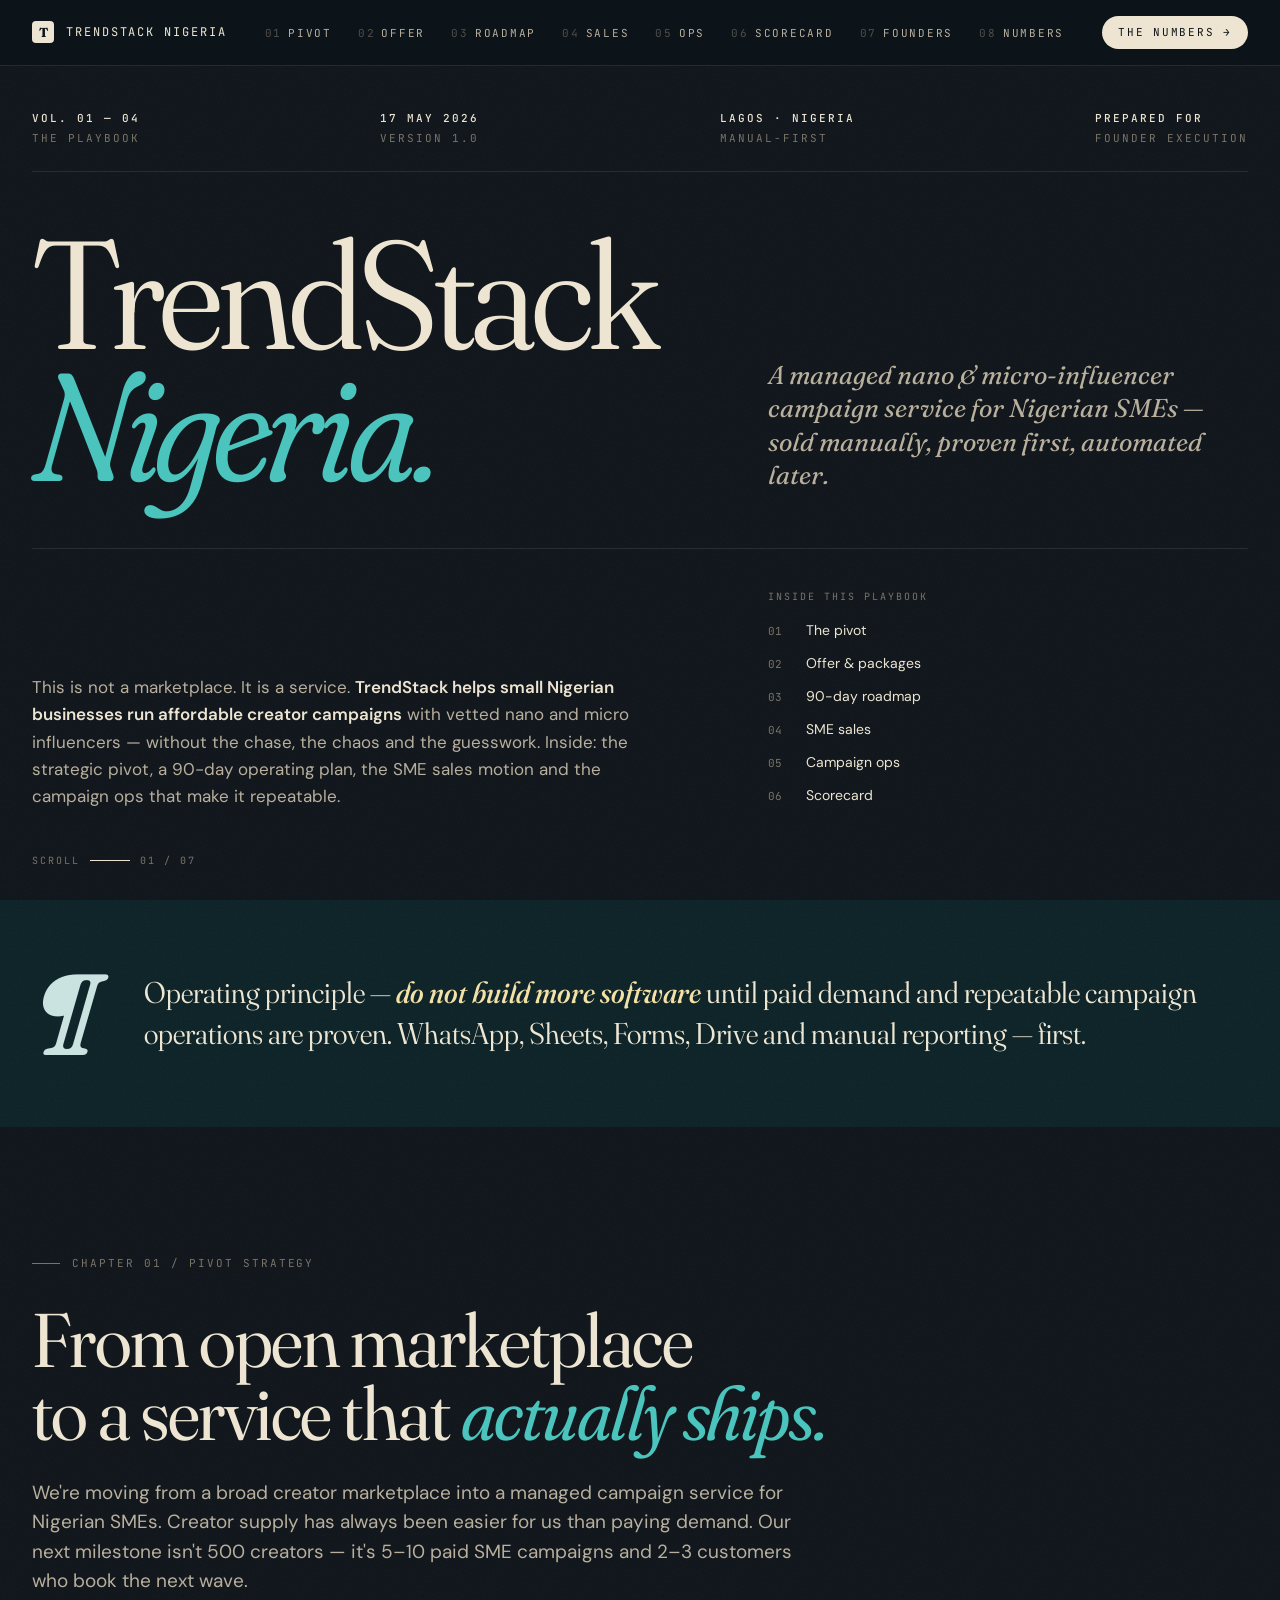
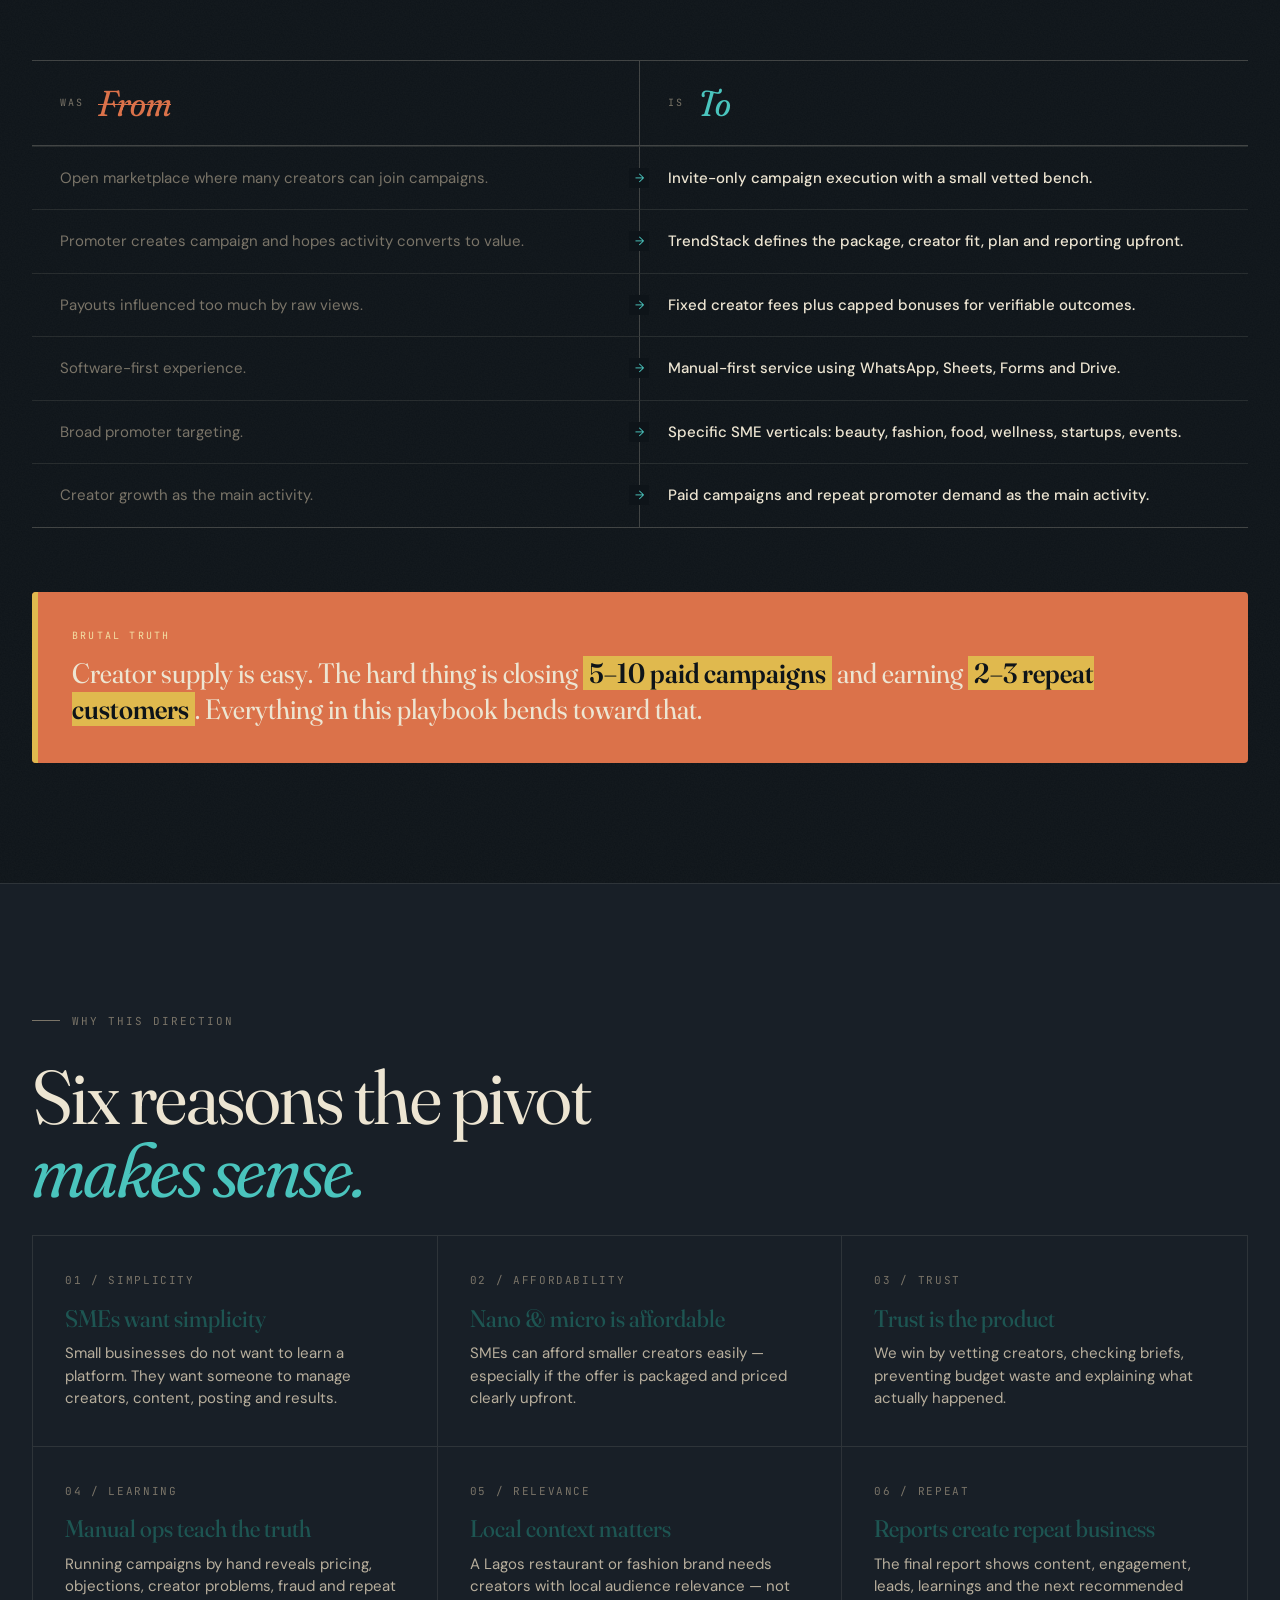
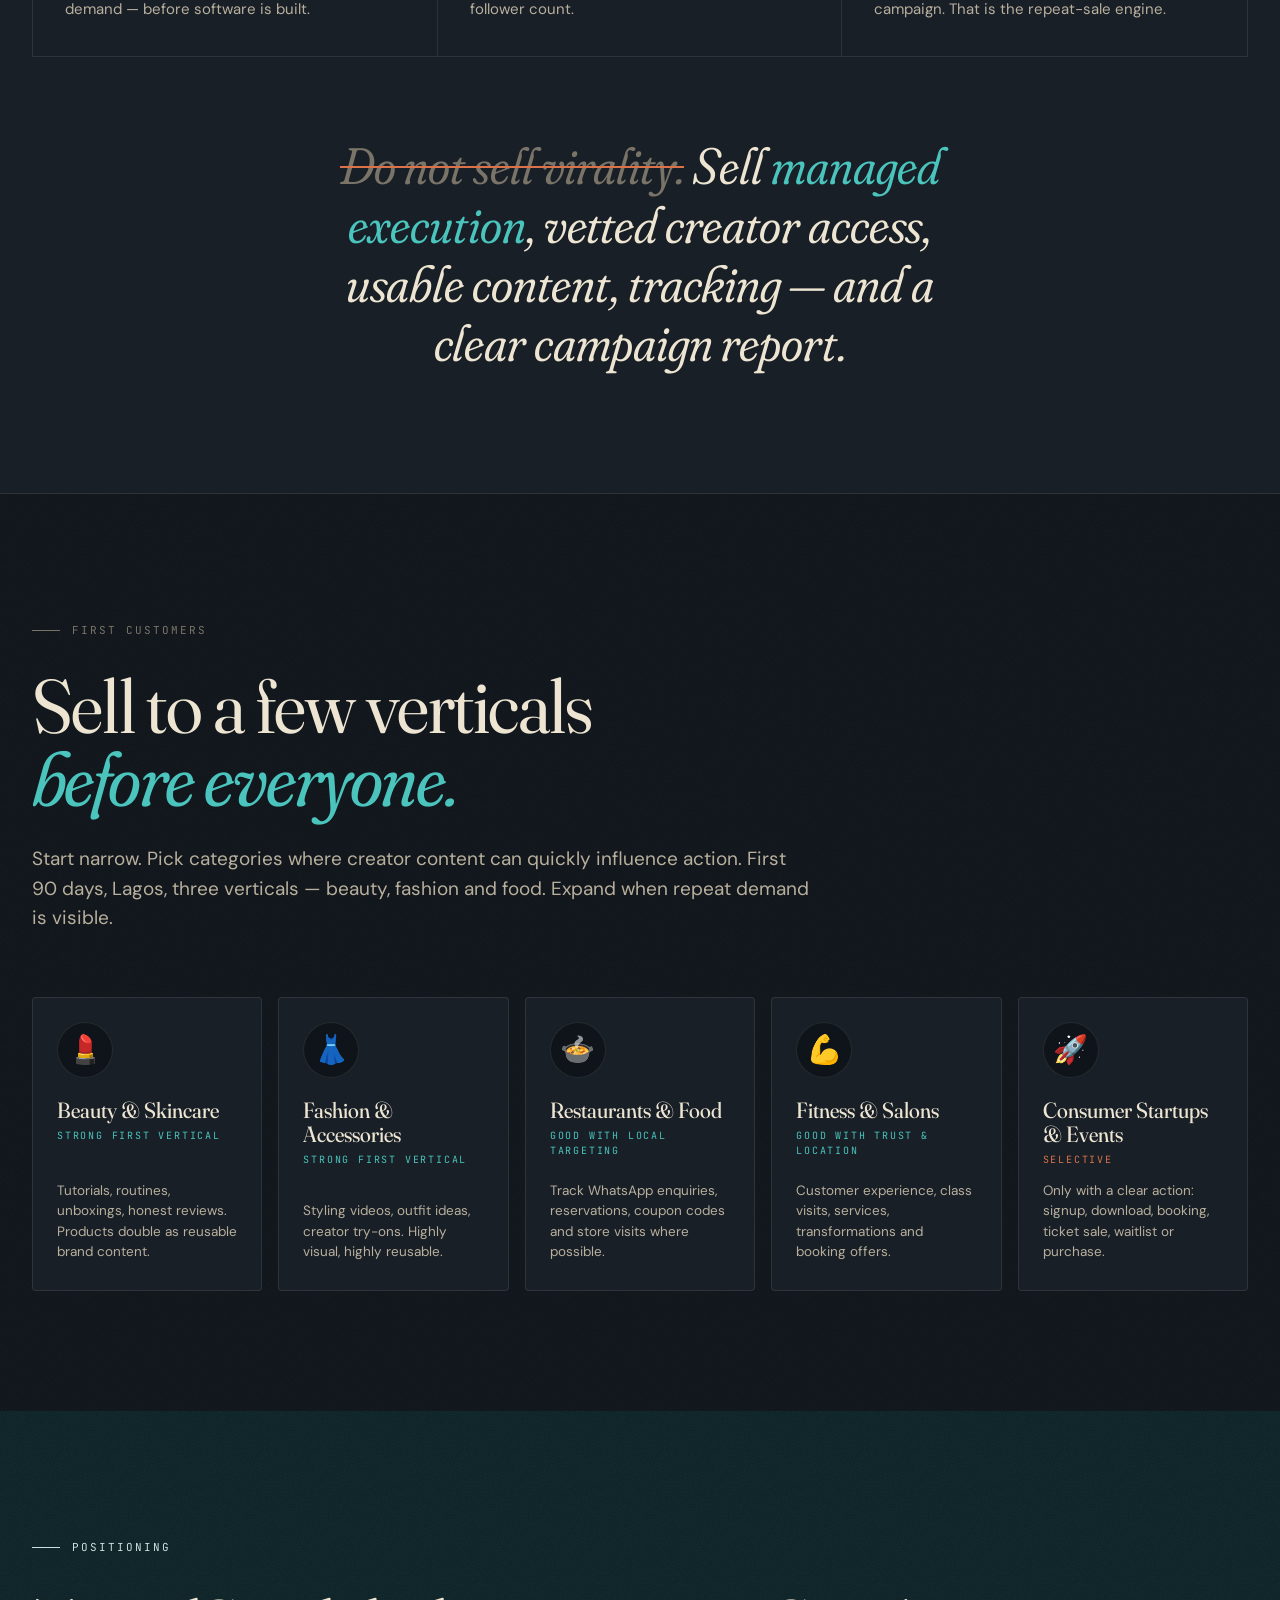
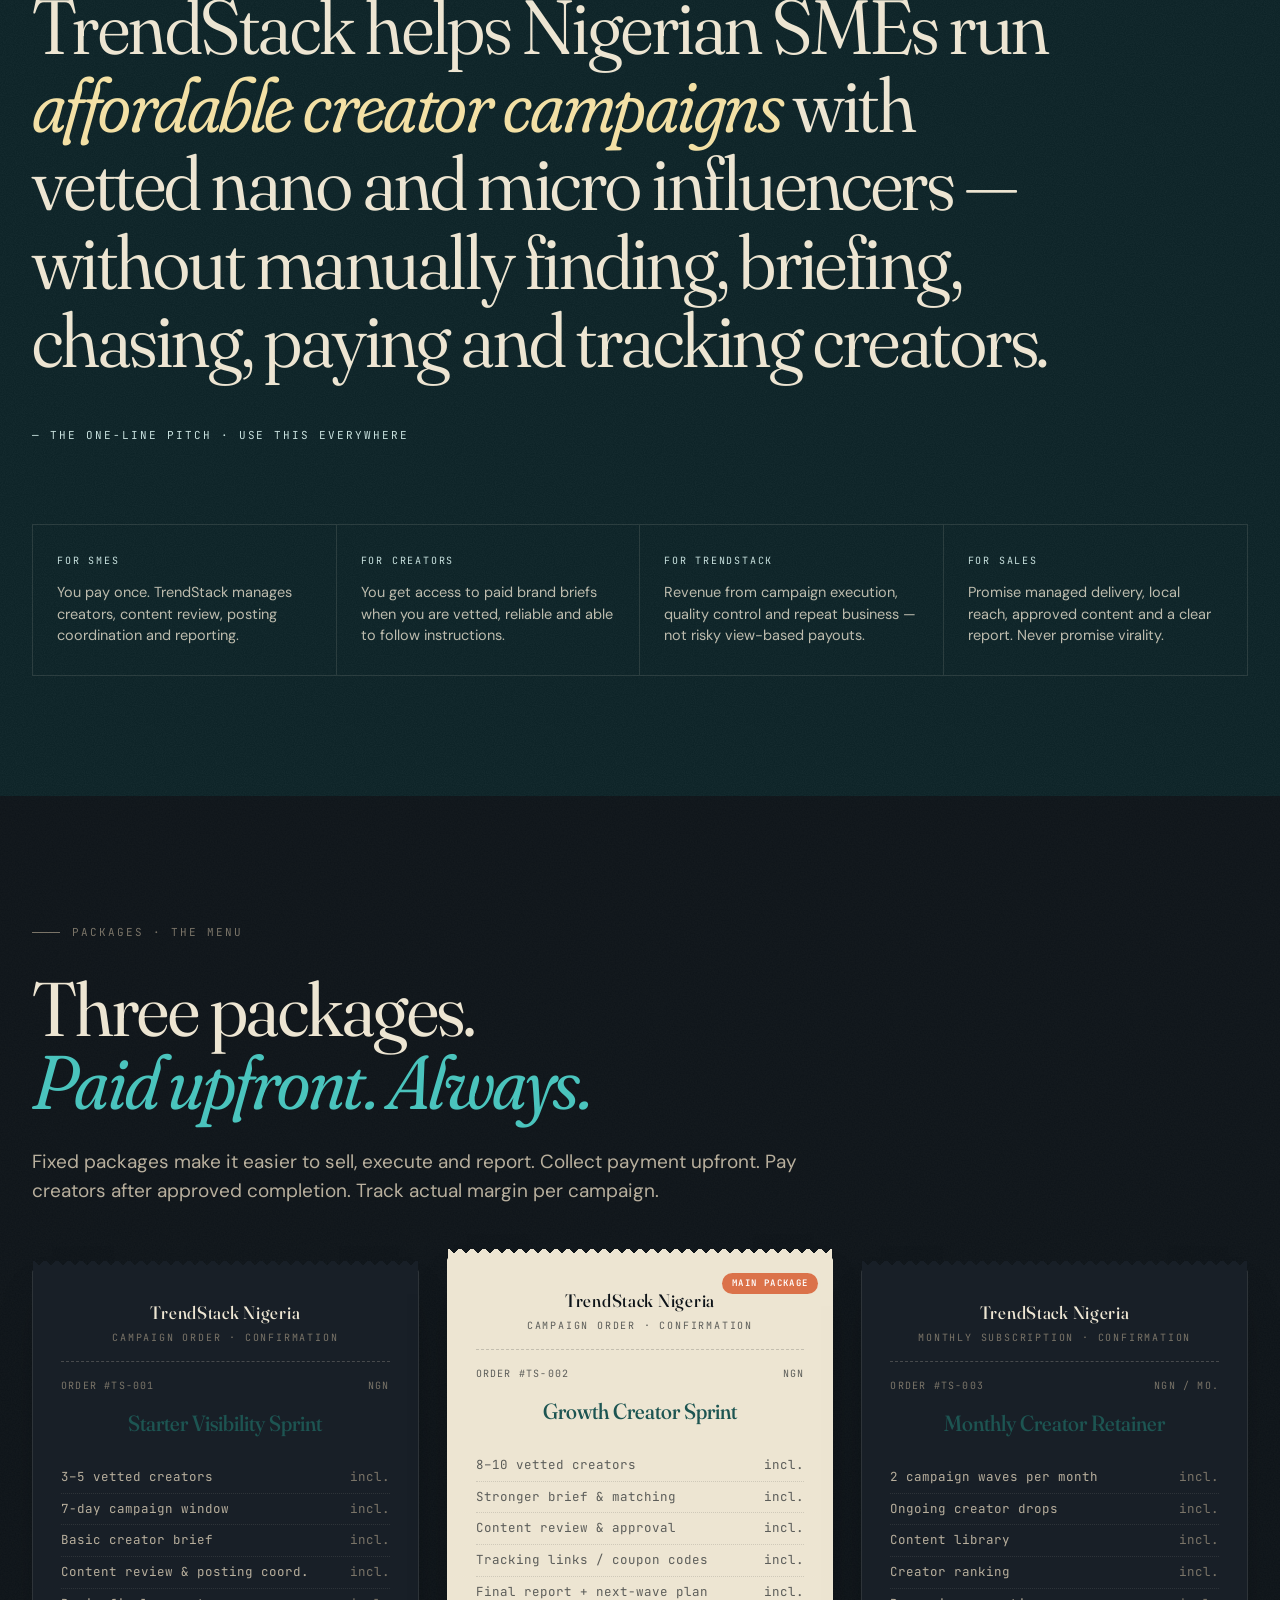
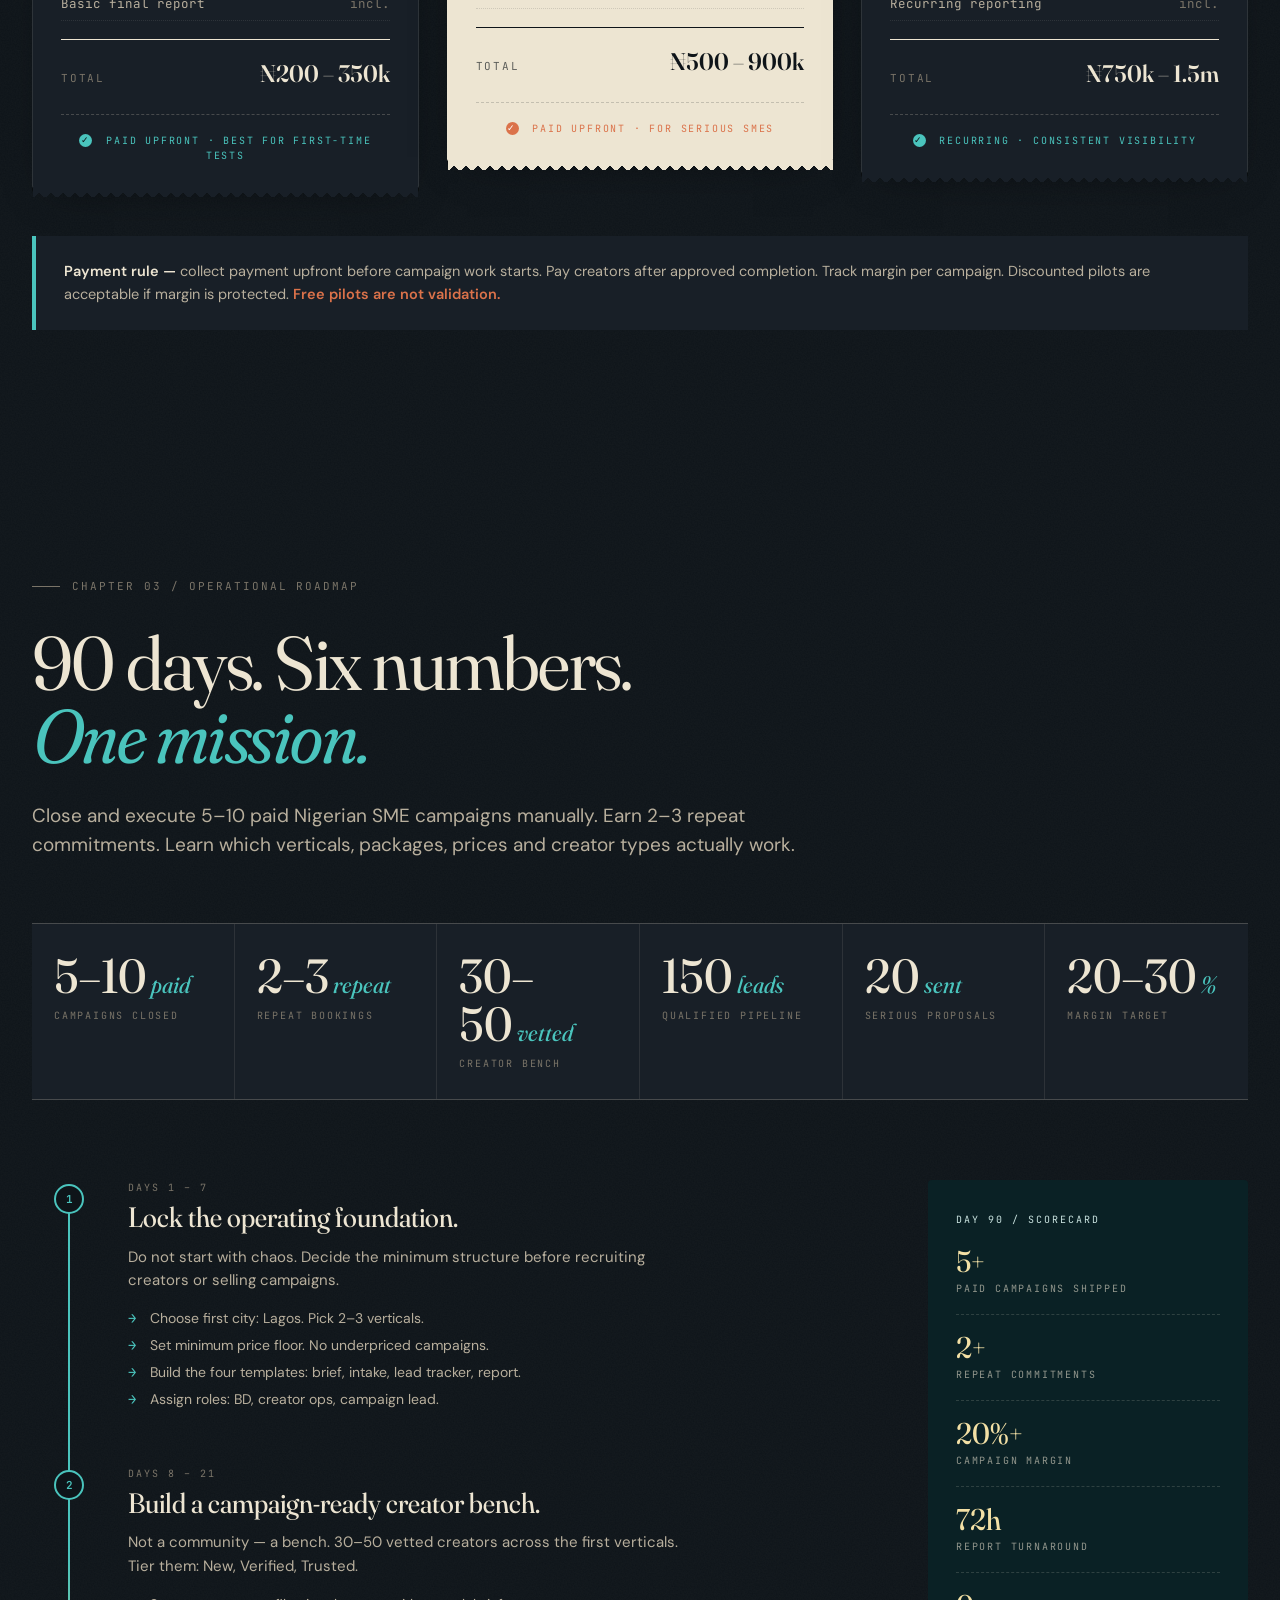
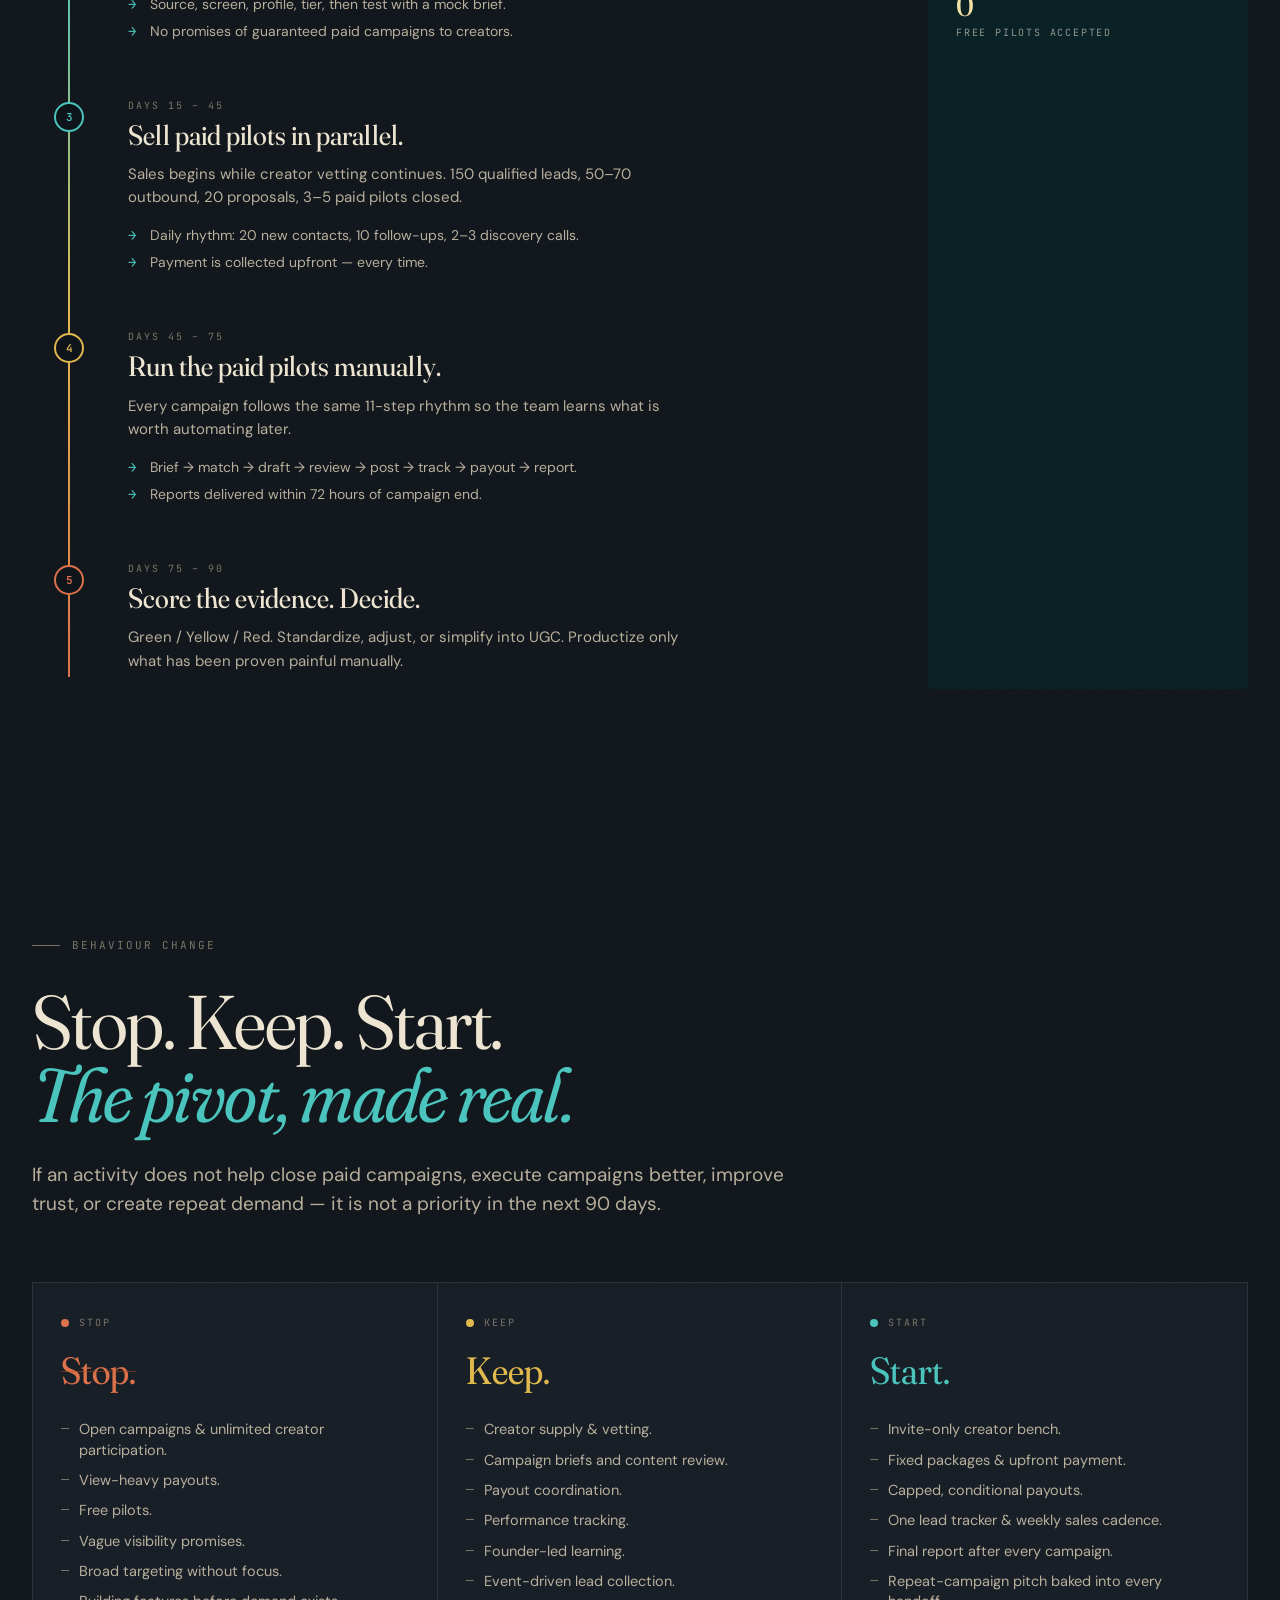
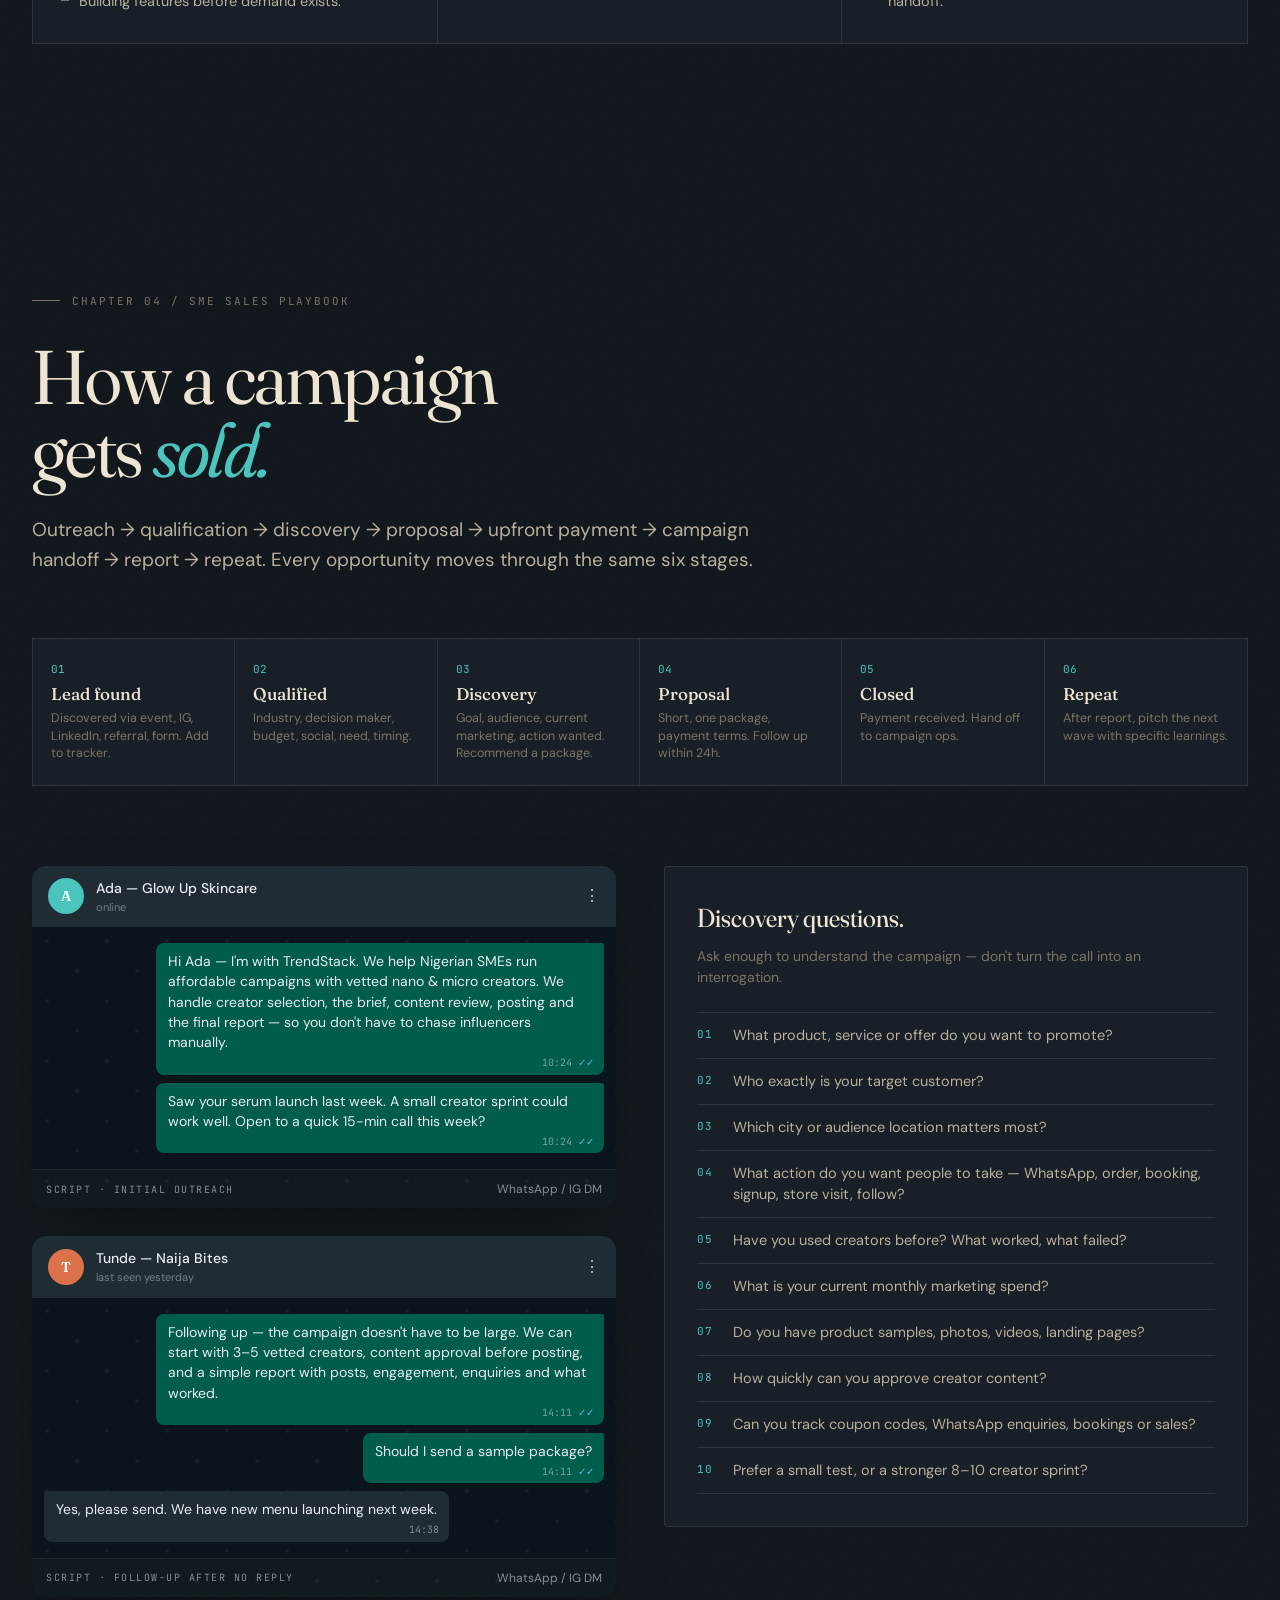
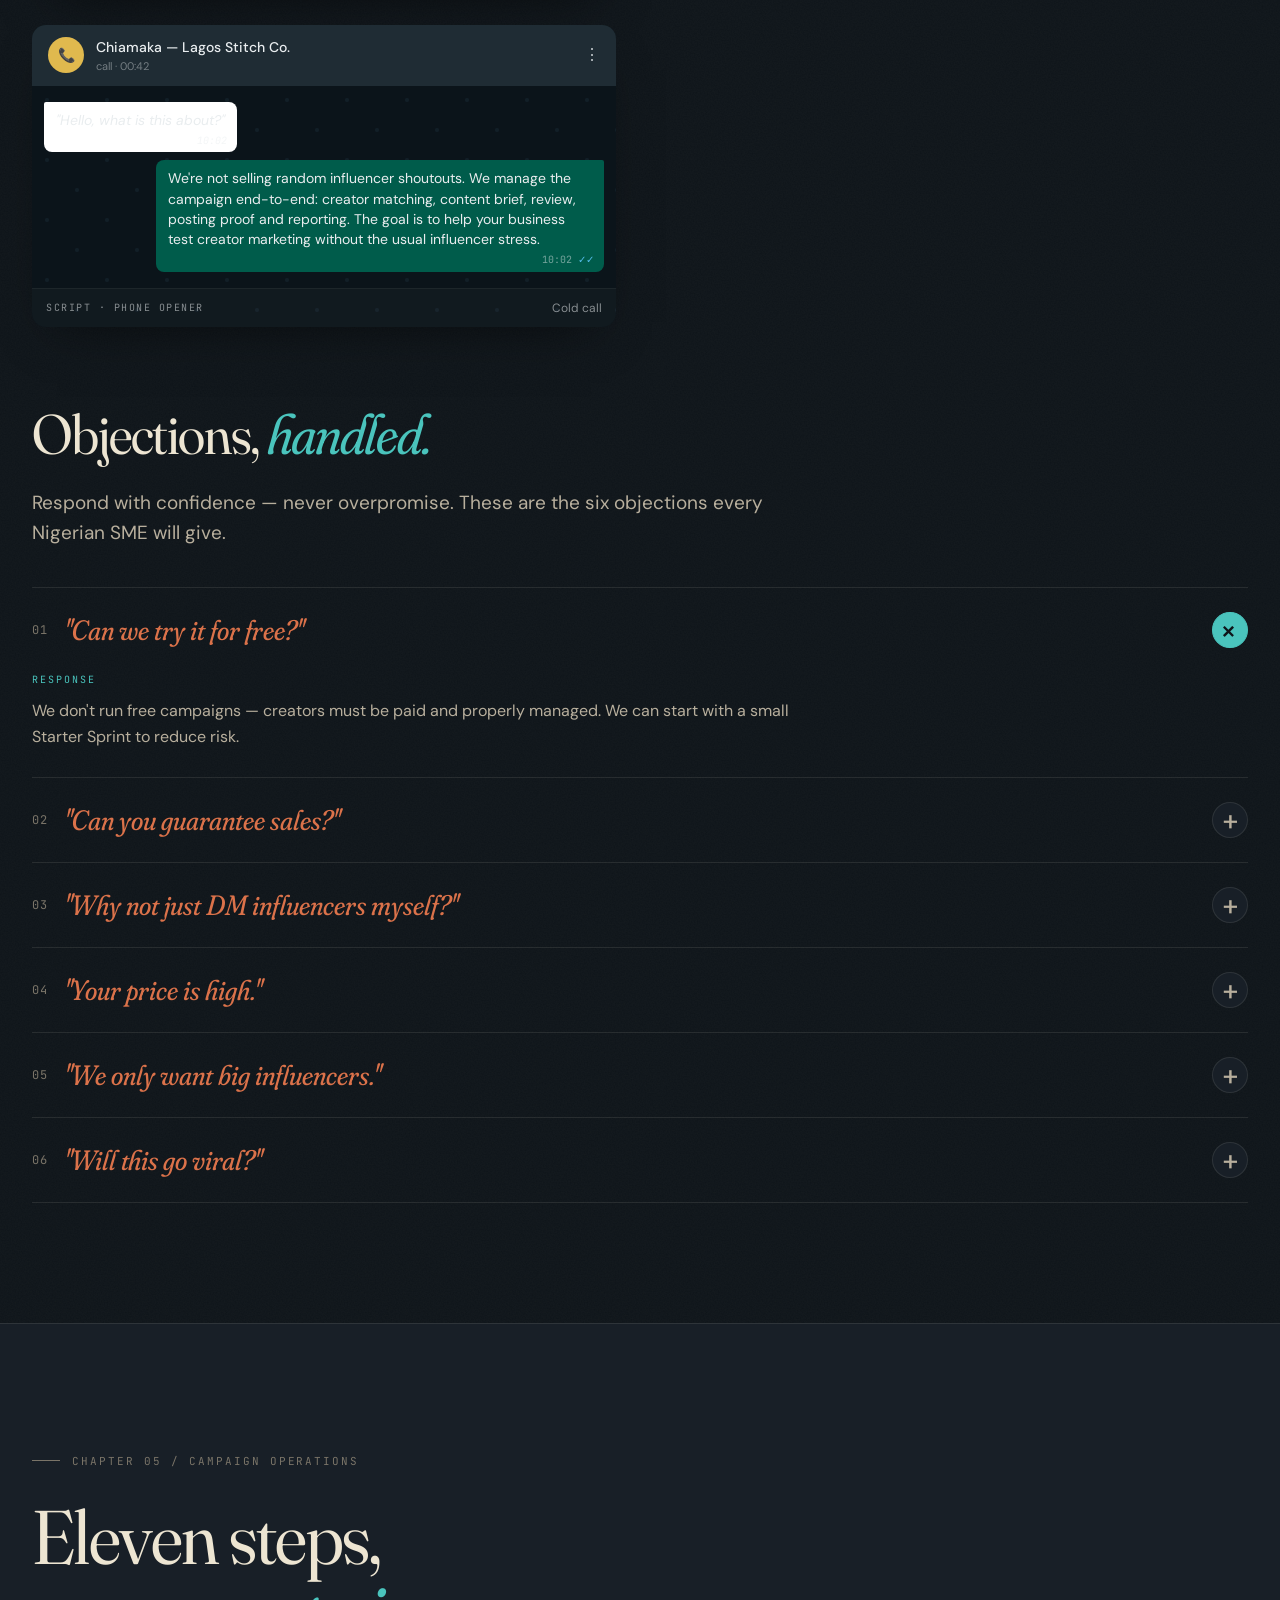
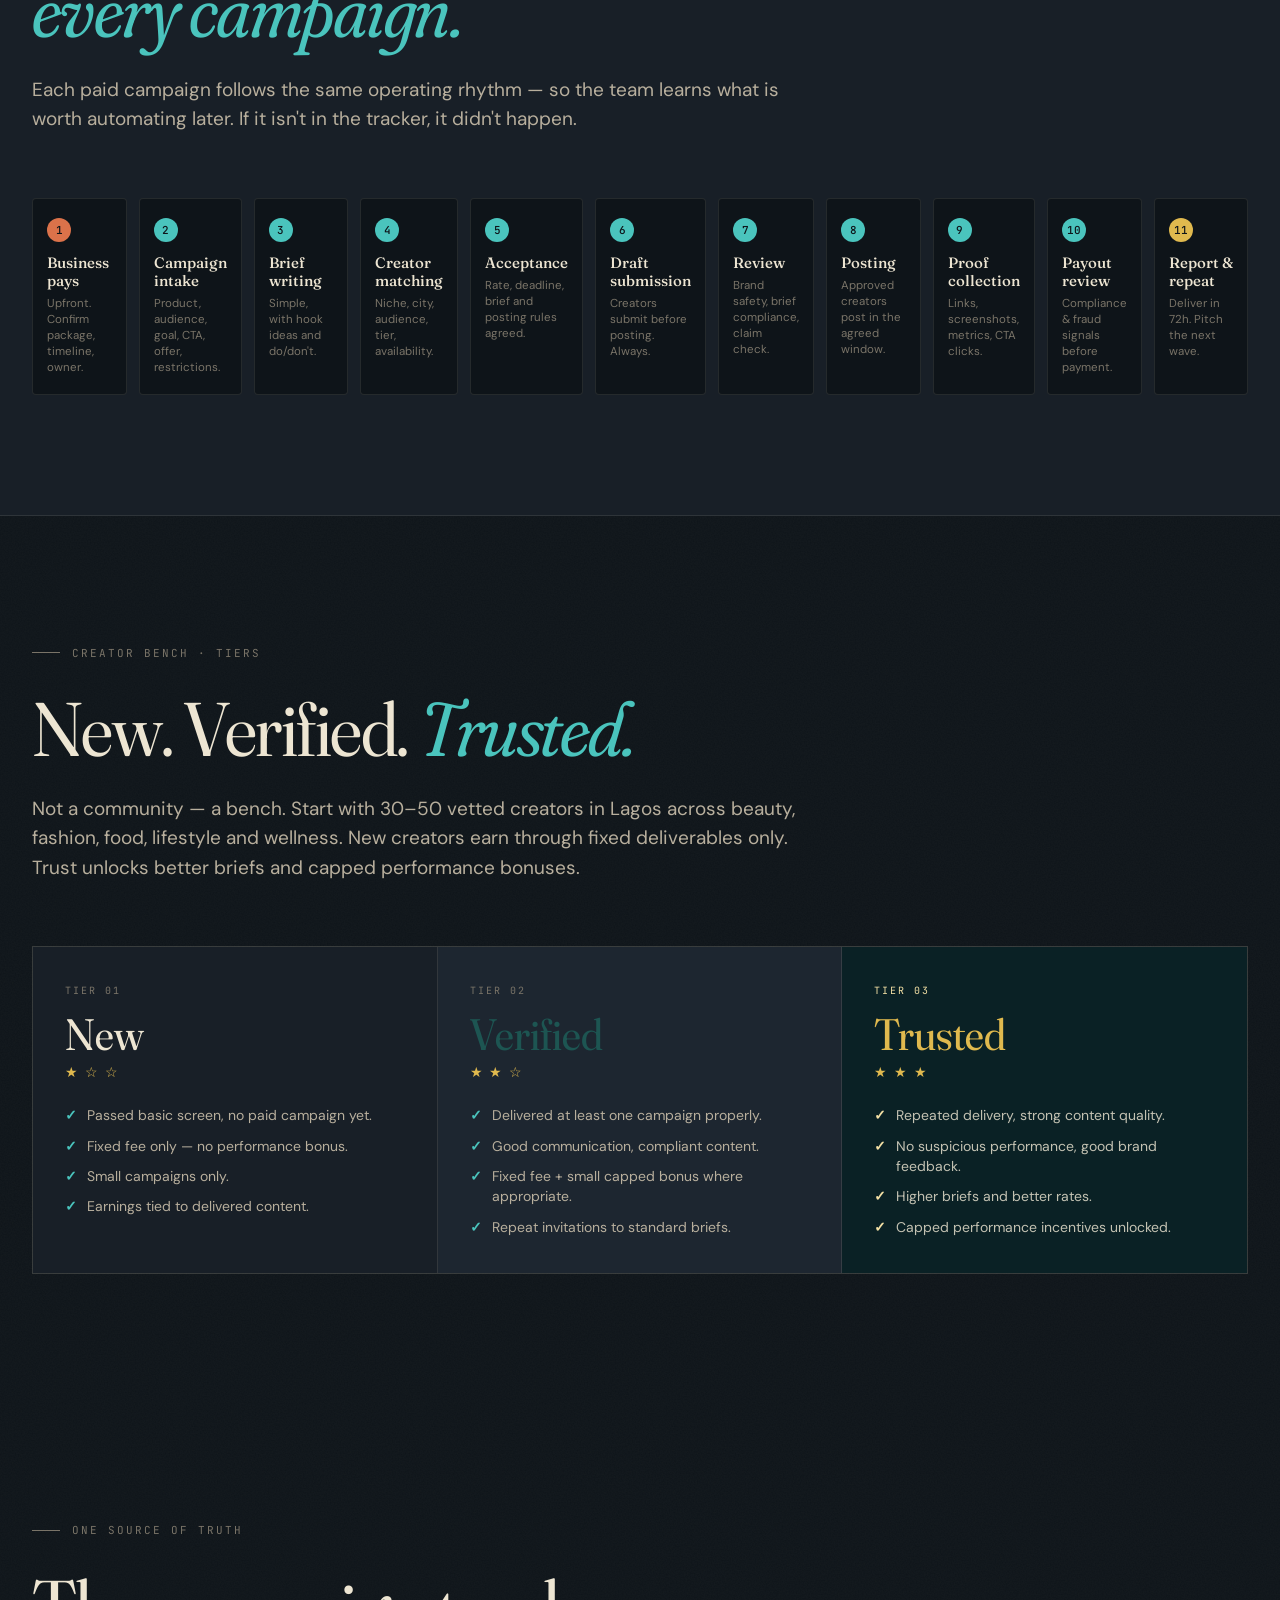
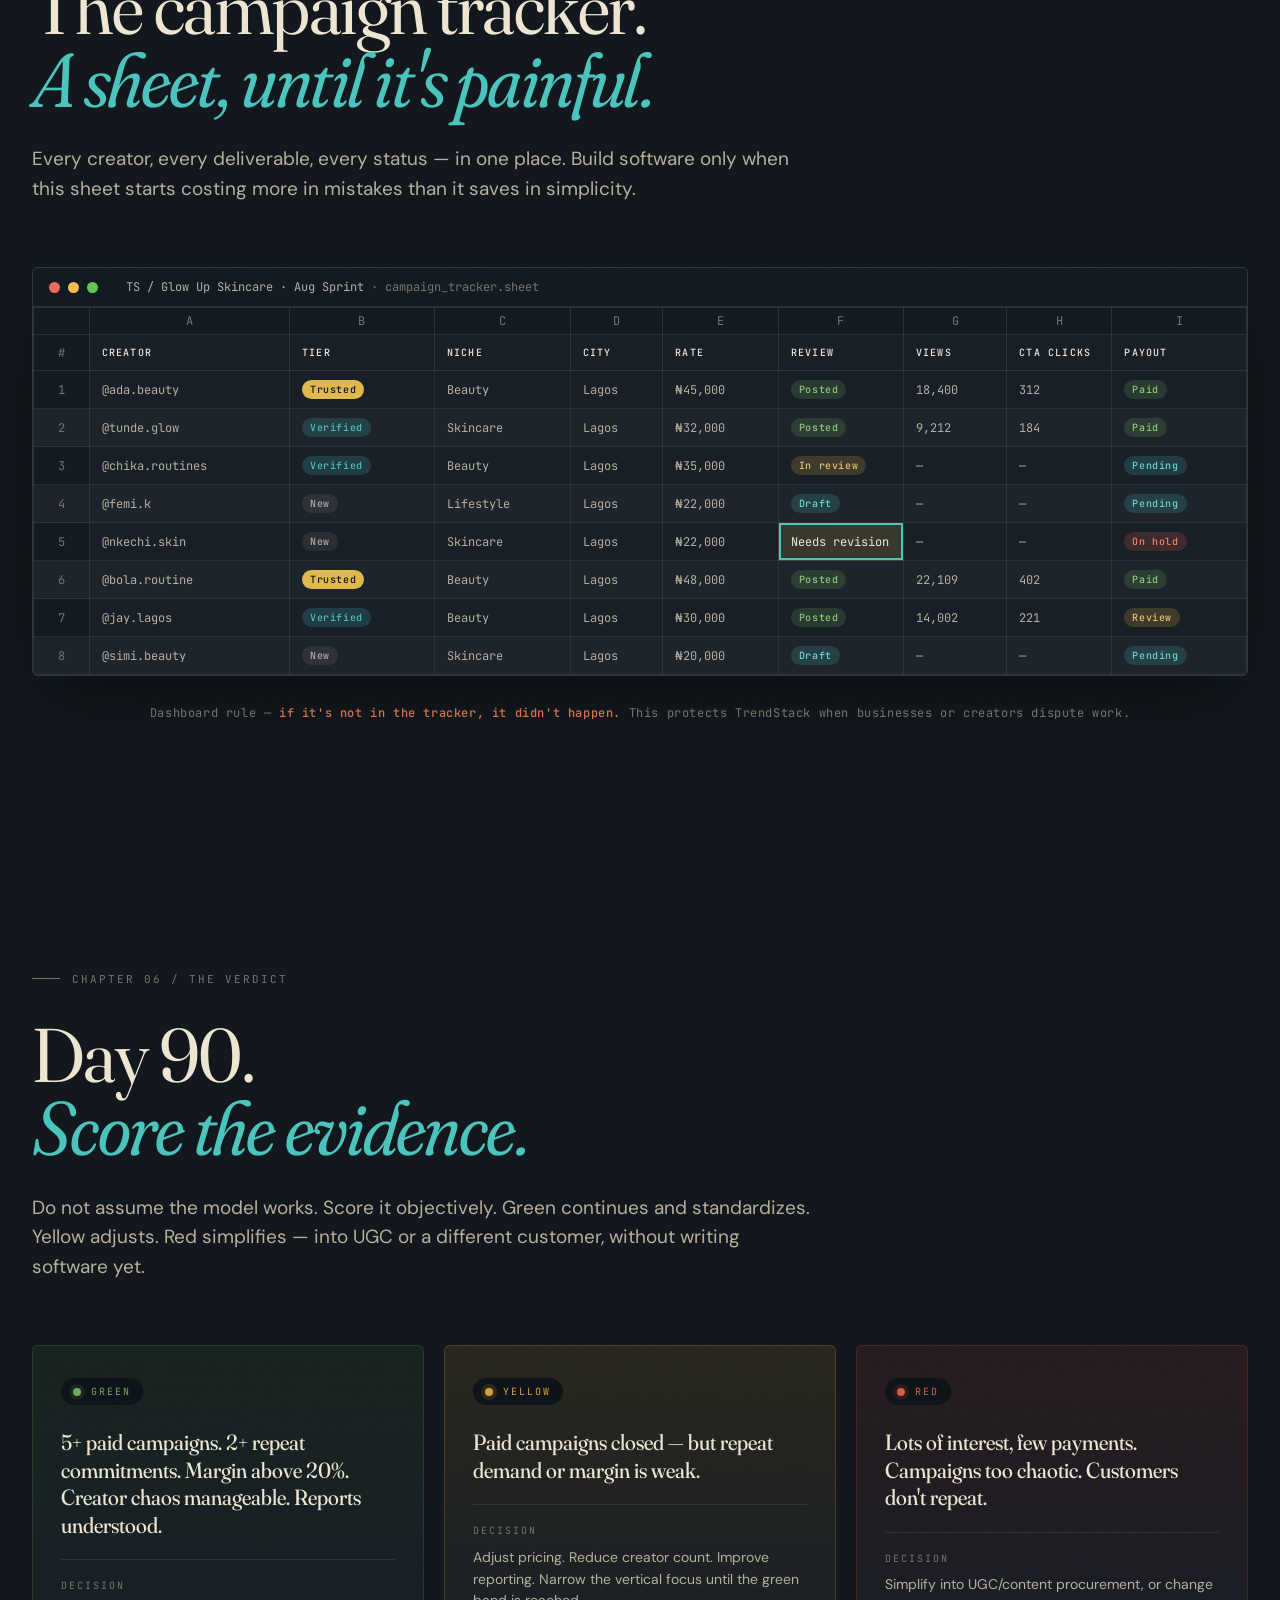
==== commit 1ba53acb: "set up new website" ====
--- a/trendstack-site/index.html
+++ b/trendstack-site/index.html
@@ -34,8 +34,9 @@
       <li><a href="#ops" data-num="05">Ops</a></li>
       <li><a href="#scorecard" data-num="06">Scorecard</a></li>
       <li><a href="founders.html" data-num="07">Founders</a></li>
+      <li><a href="economics.html" data-num="08">Numbers</a></li>
     </ul>
-    <a href="founders.html" class="nav-cta">Founder roles →</a>
+    <a href="economics.html" class="nav-cta">The numbers →</a>
   </div>
 </header>
 
@@ -137,10 +138,11 @@
         to a service that <em>actually ships.</em>
       </h2>
       <p class="section-lede">
-        TrendStack should move from a broad creator marketplace into a managed
-        campaign service for Nigerian SMEs. Creator supply is easier than paying
-        demand. The next stage is not 500 creators — it is 5–10 paid SME
-        campaigns and 2–3 customers who book the next wave.
+        We're moving from a broad creator marketplace into a managed
+        campaign service for Nigerian SMEs. Creator supply has always
+        been easier for us than paying demand. Our next milestone isn't
+        500 creators — it's 5–10 paid SME campaigns and 2–3 customers
+        who book the next wave.
       </p>
     </div>
 
@@ -225,8 +227,8 @@
         <div class="reason-num">03 / TRUST</div>
         <h3 class="reason-title">Trust is the product</h3>
         <p class="reason-desc">
-          TrendStack wins by vetting creators, checking briefs, preventing
-          budget waste and explaining what actually happened.
+          We win by vetting creators, checking briefs, preventing budget
+          waste and explaining what actually happened.
         </p>
       </div>
       <div class="reason">
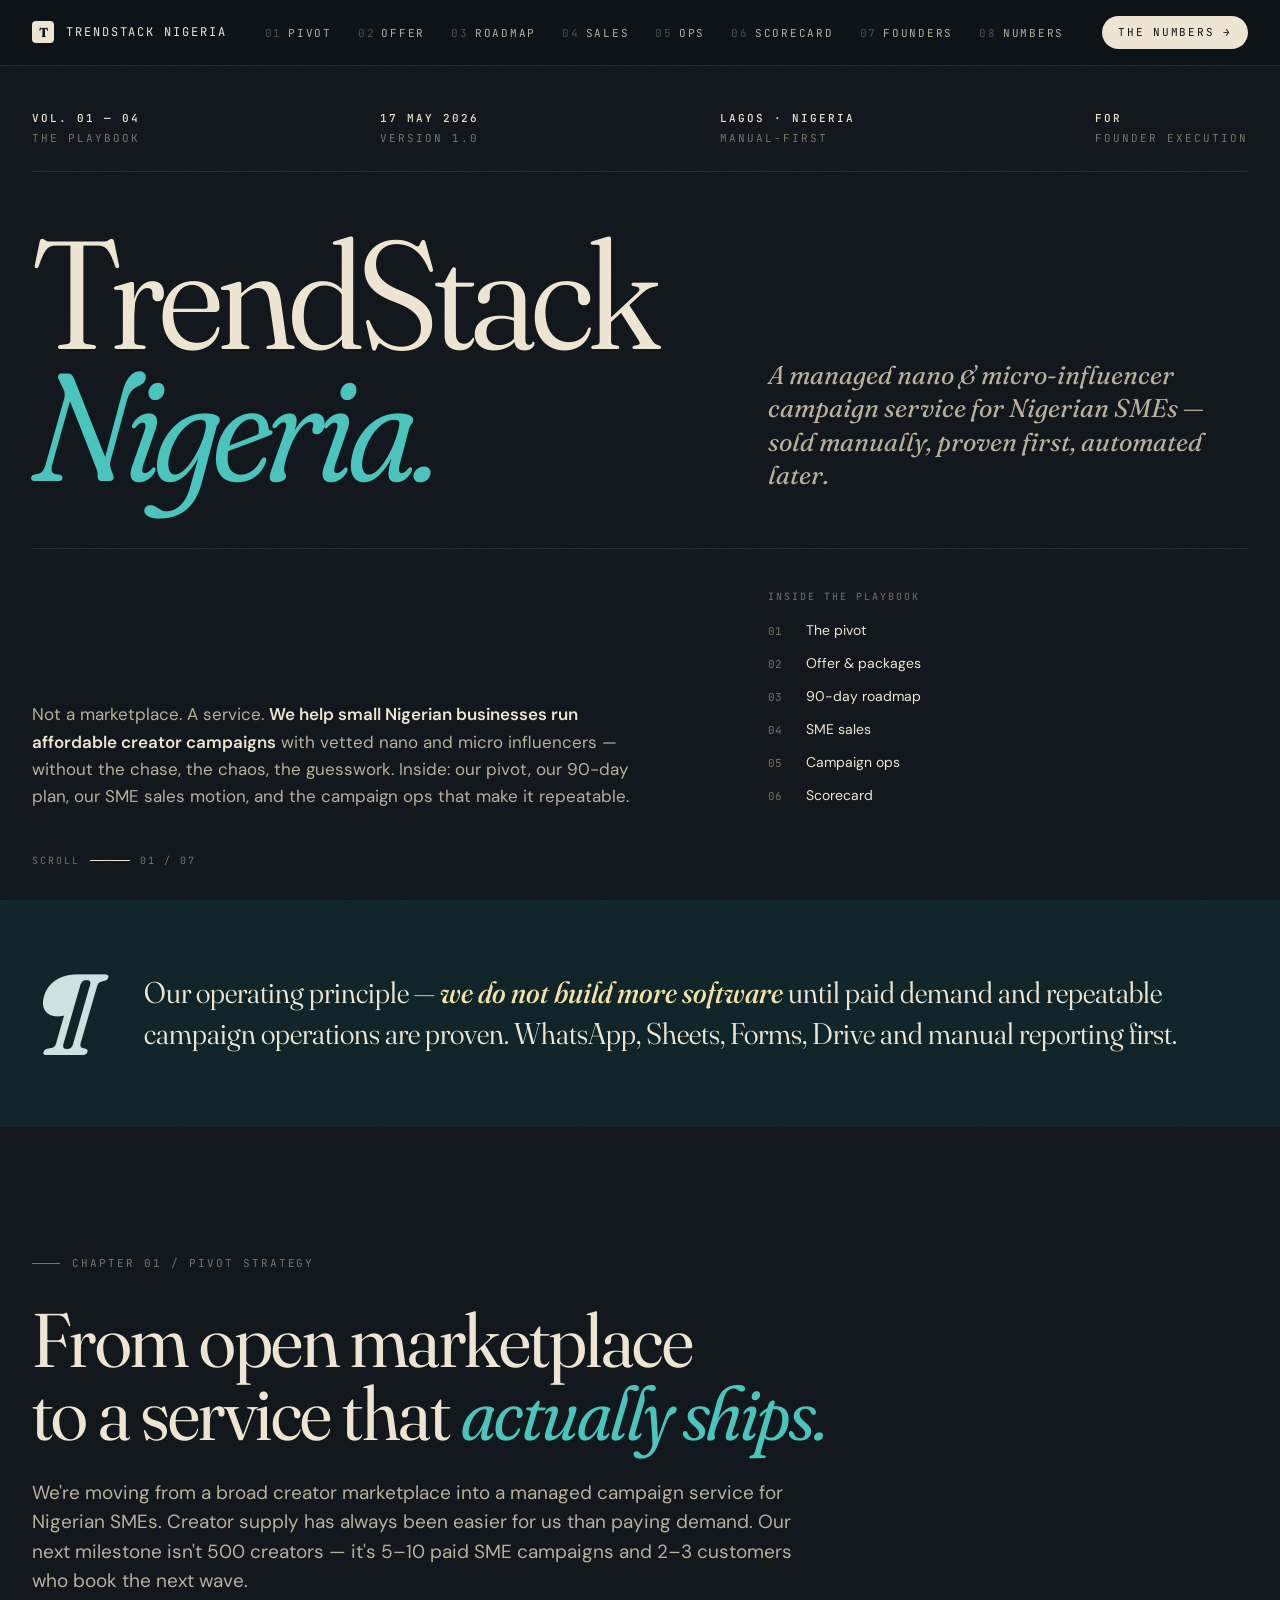
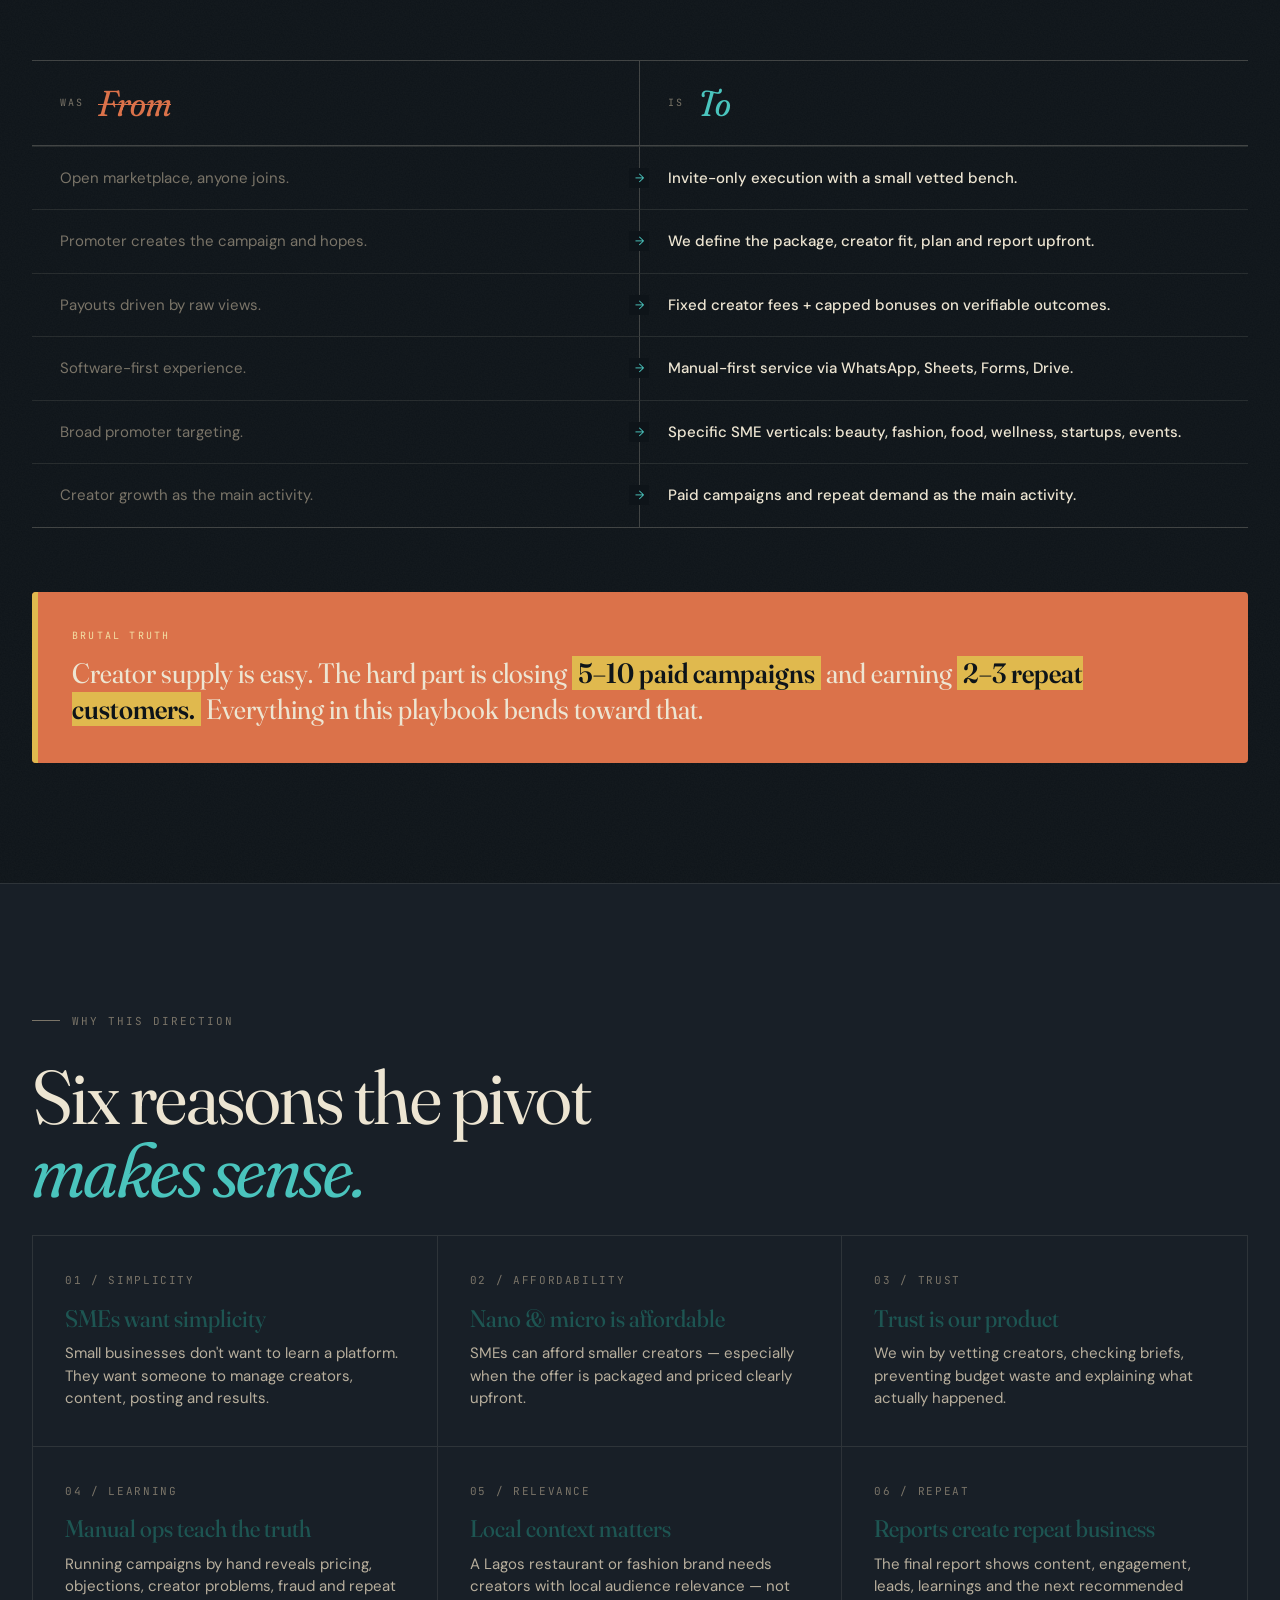
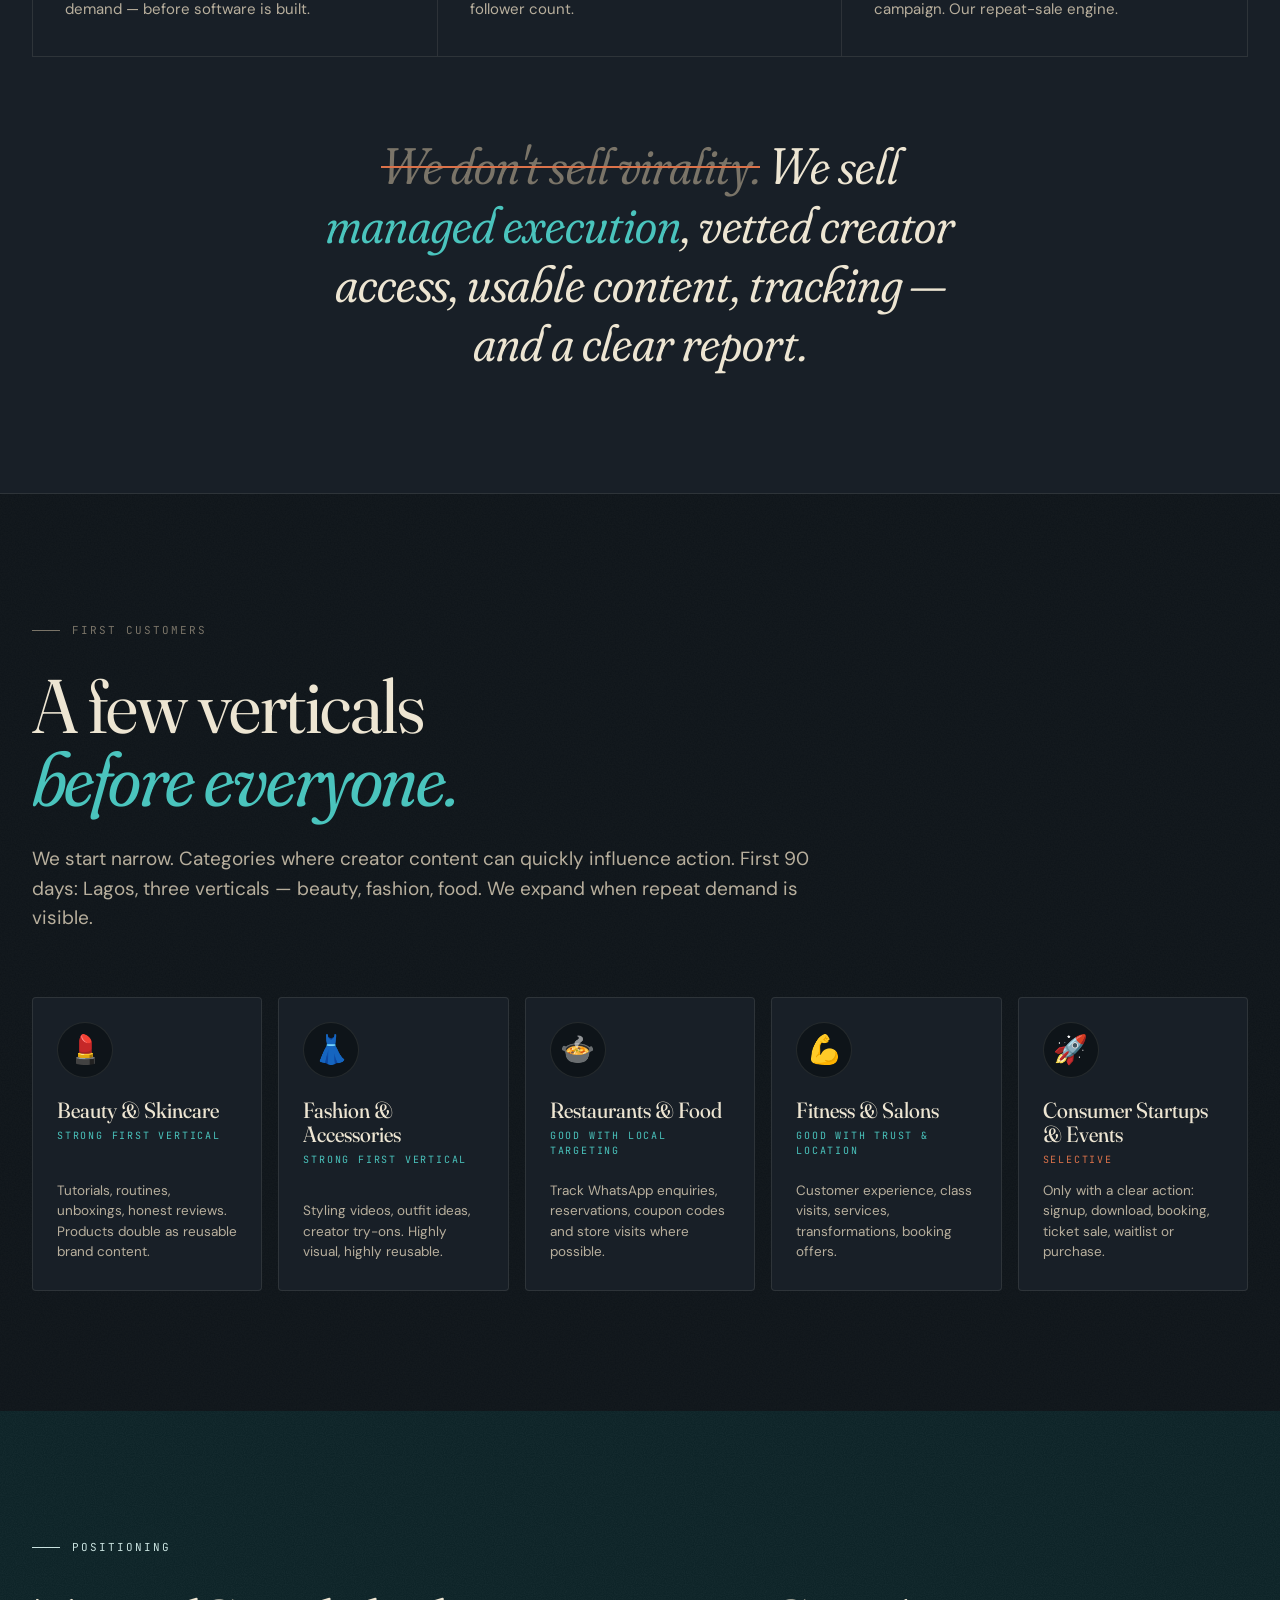
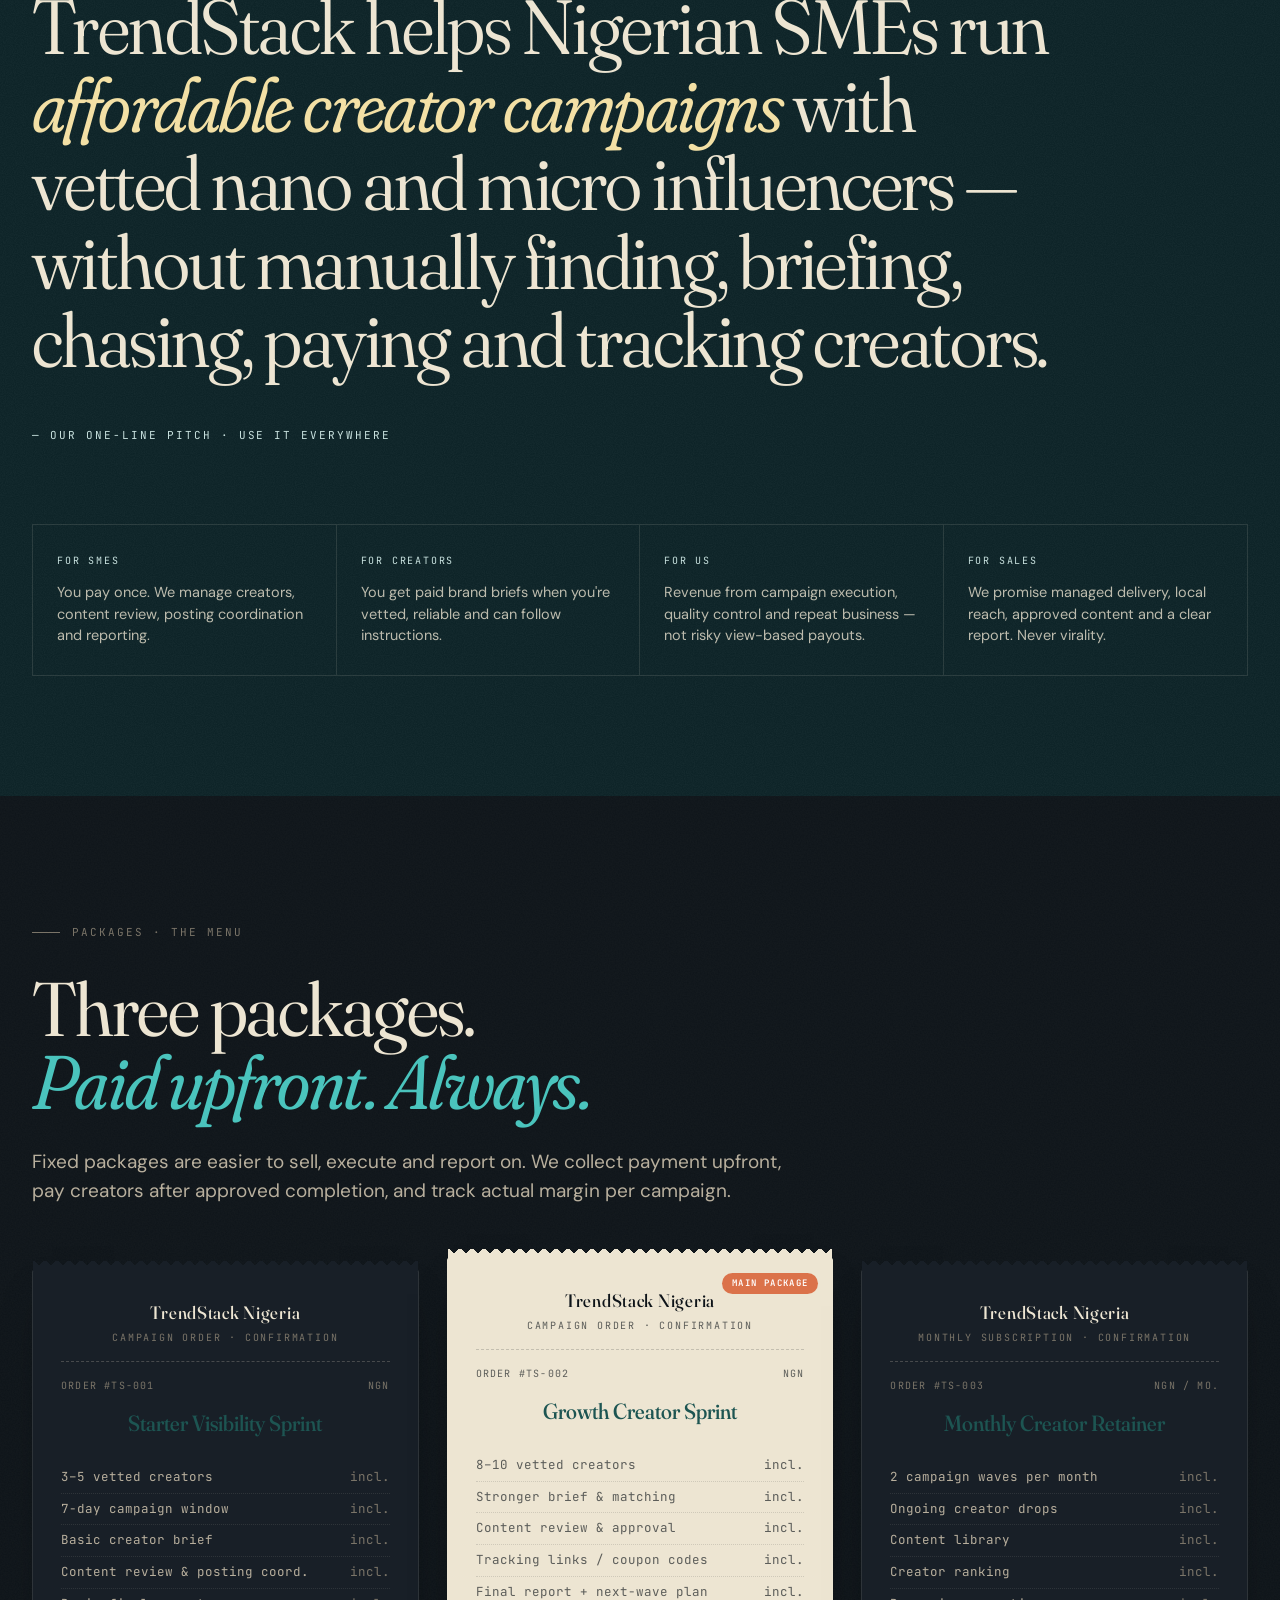
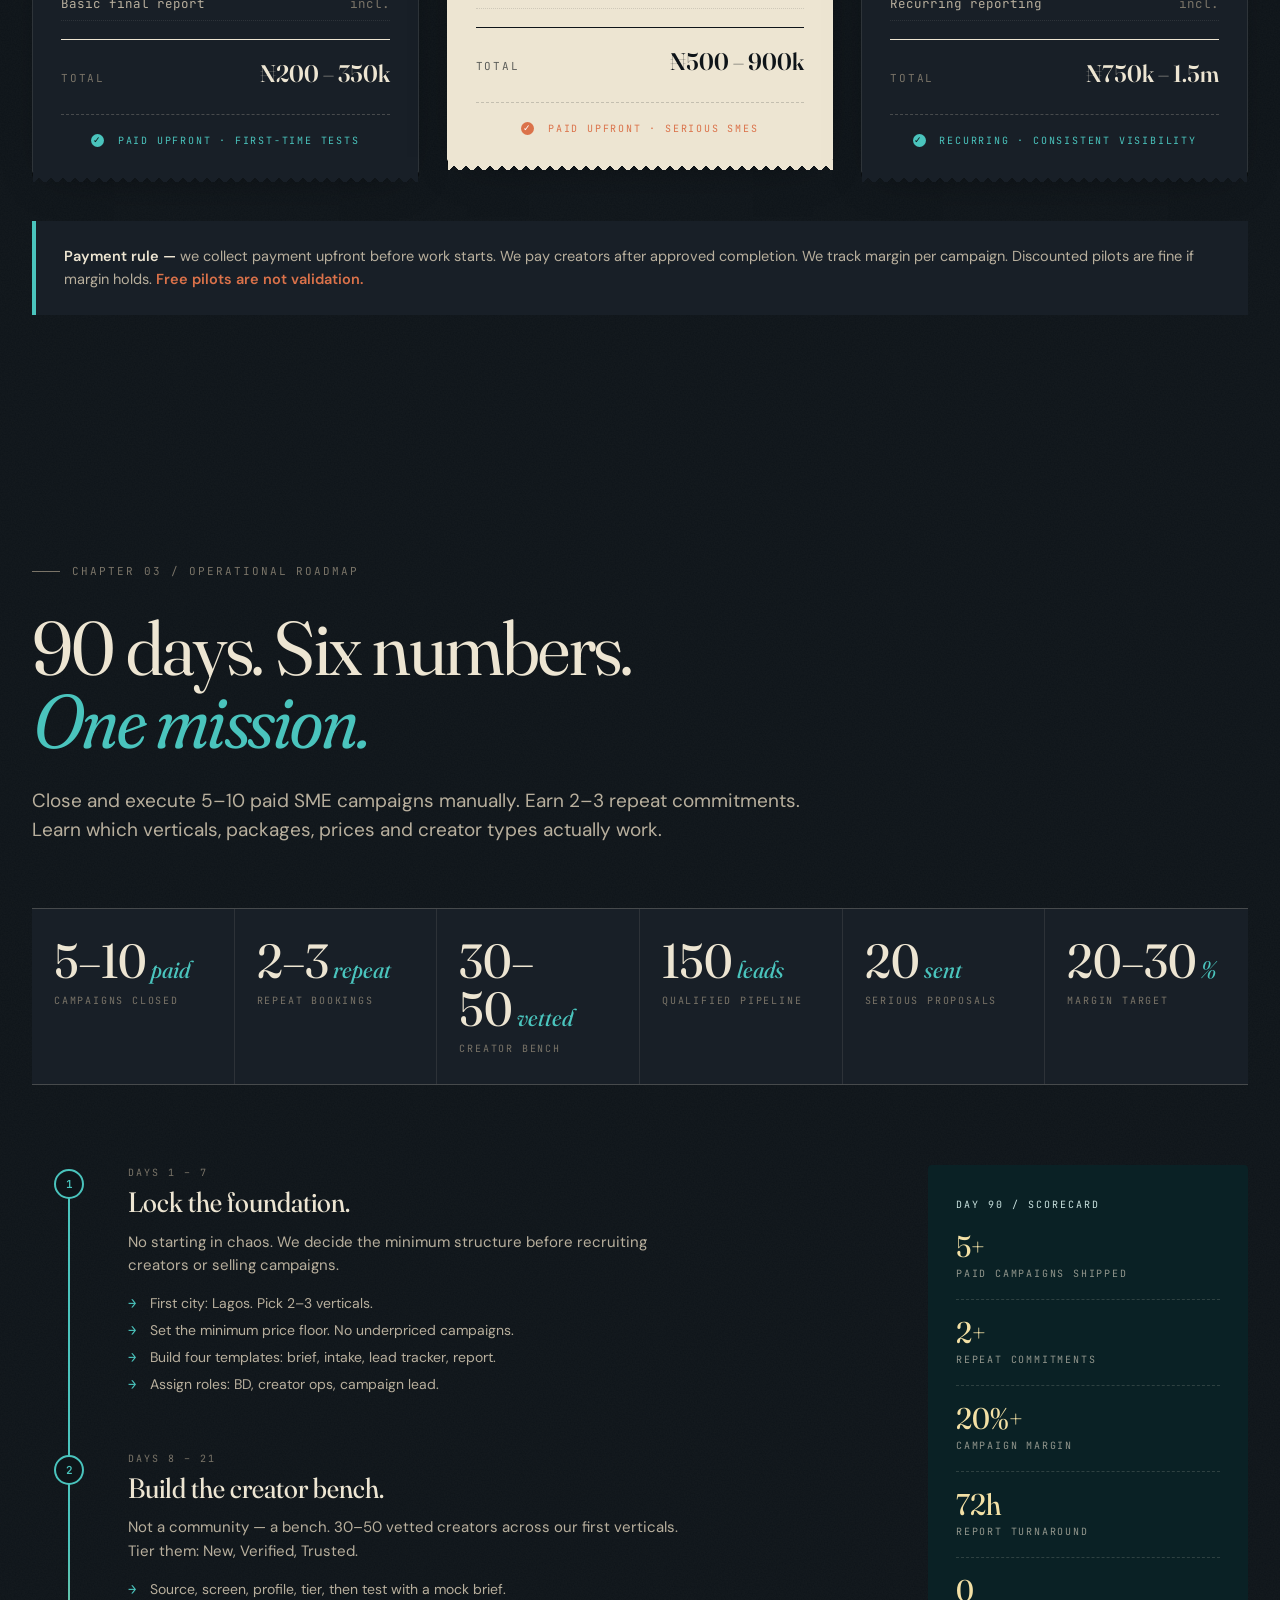
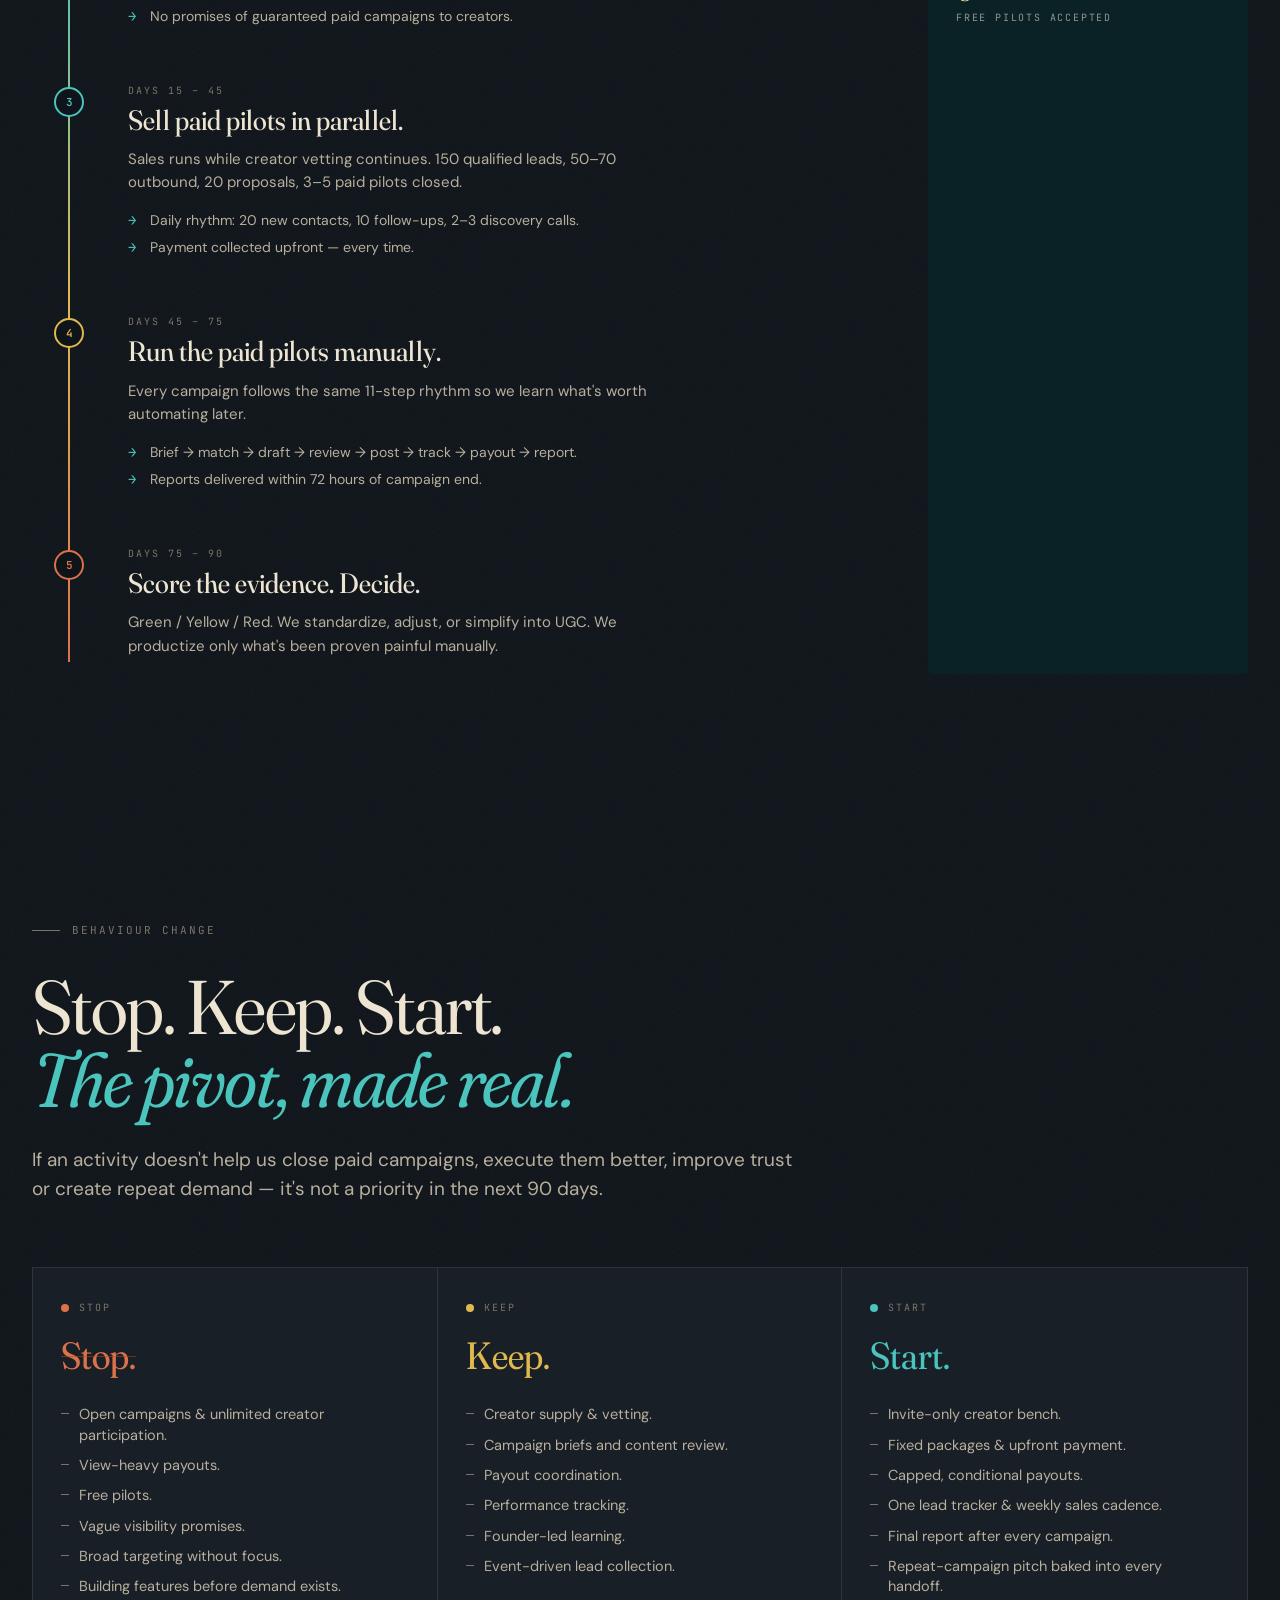
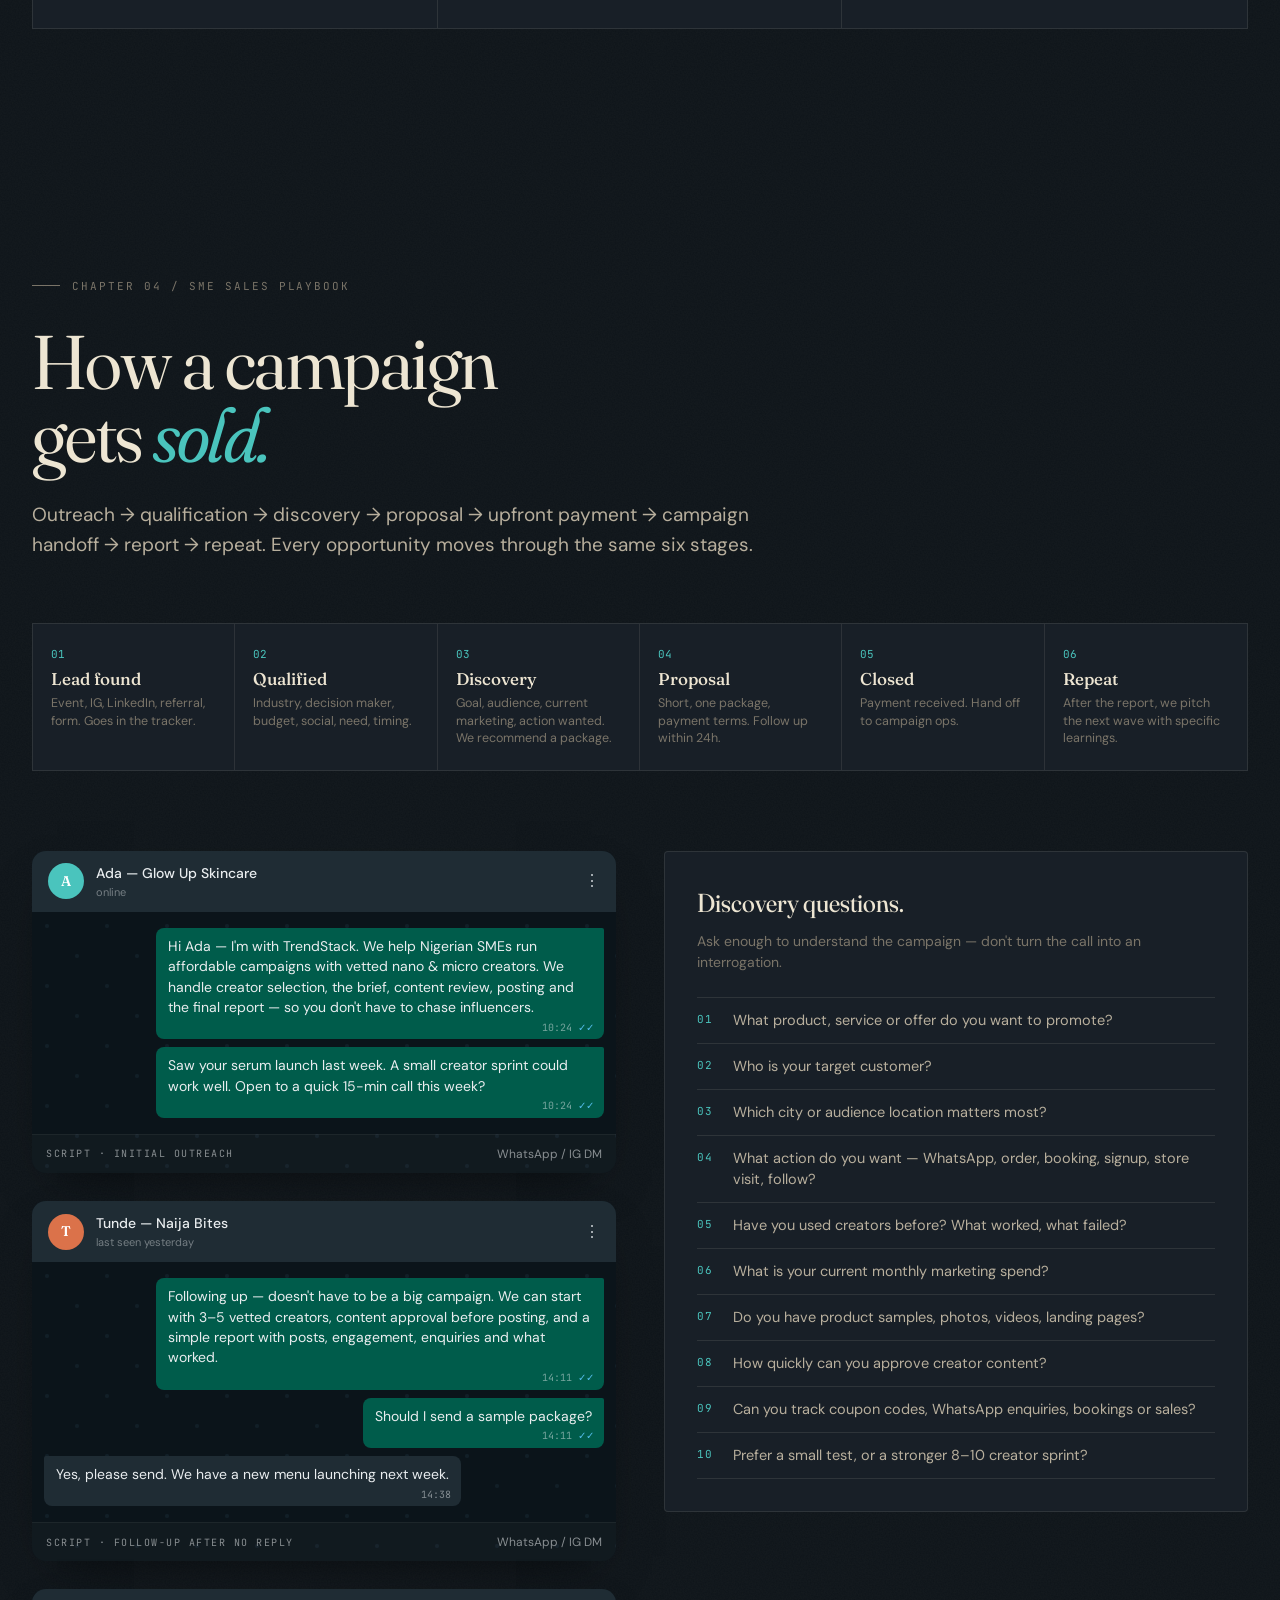
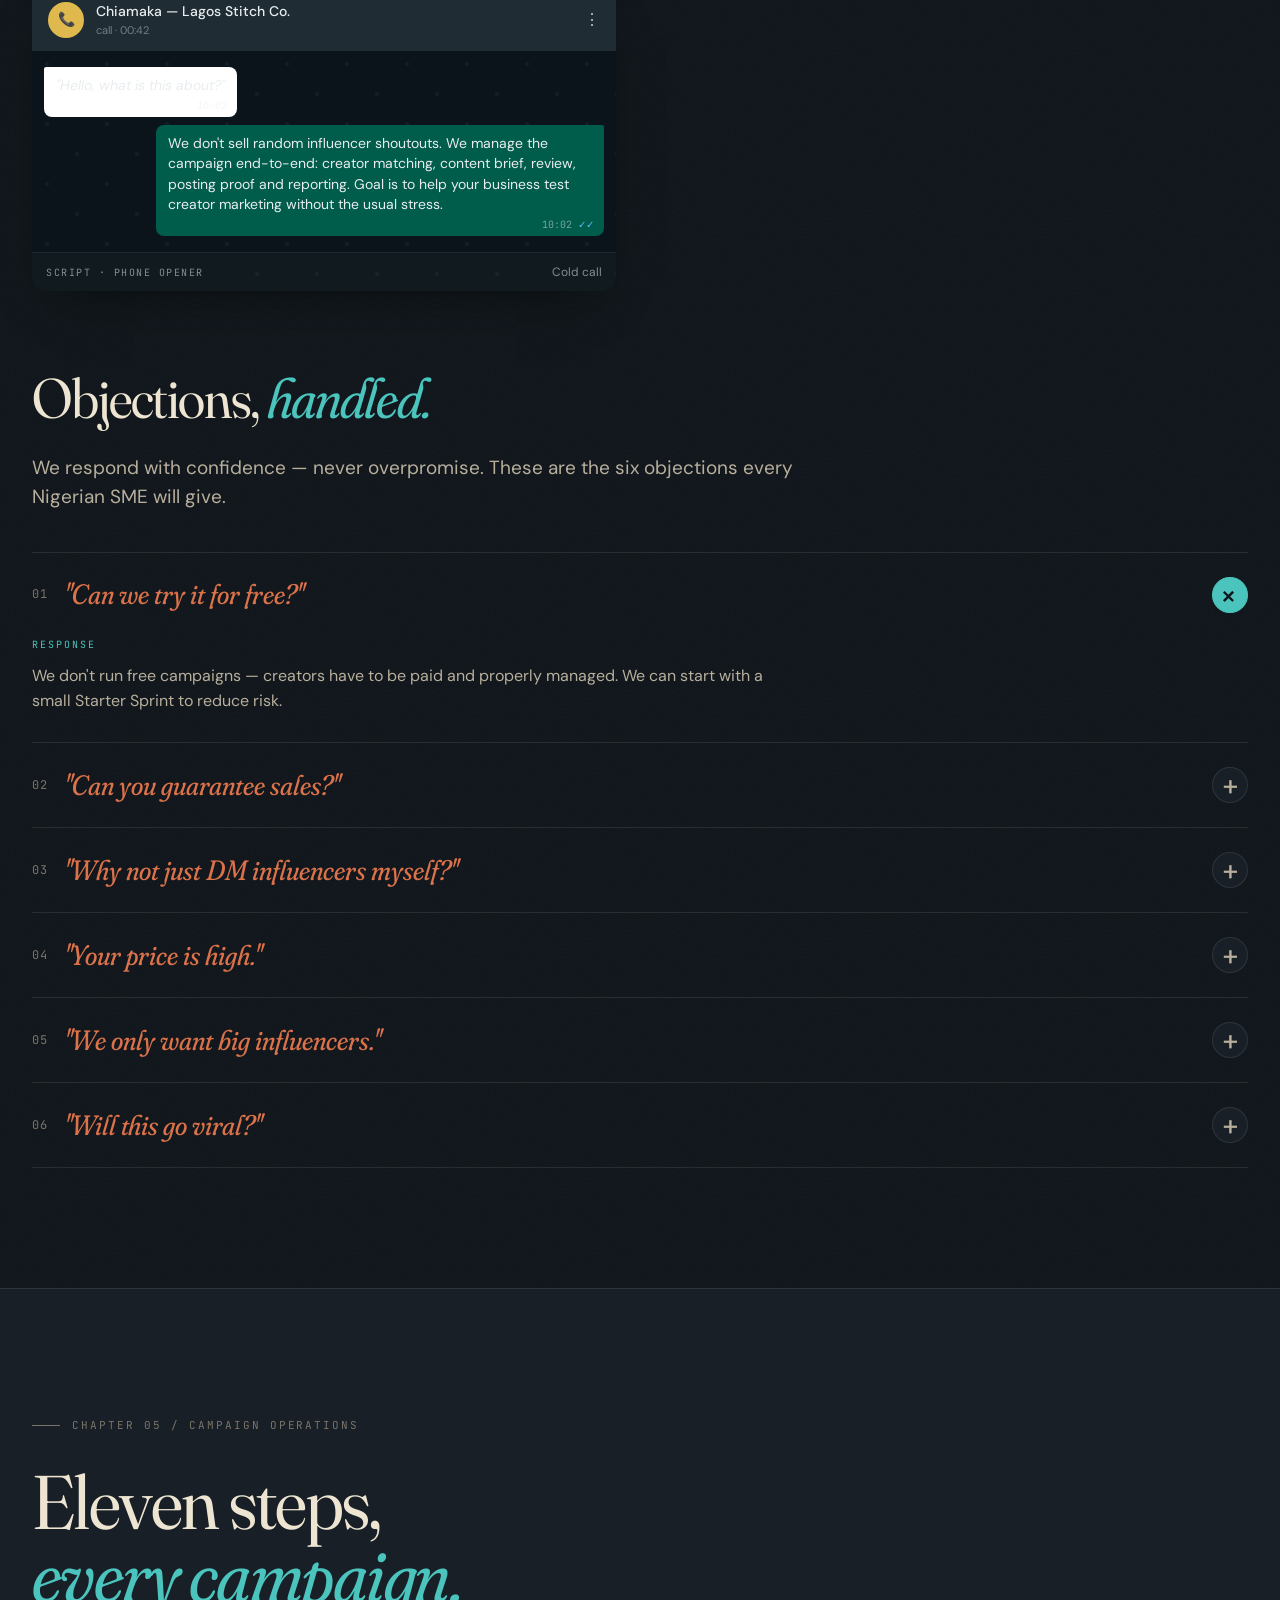
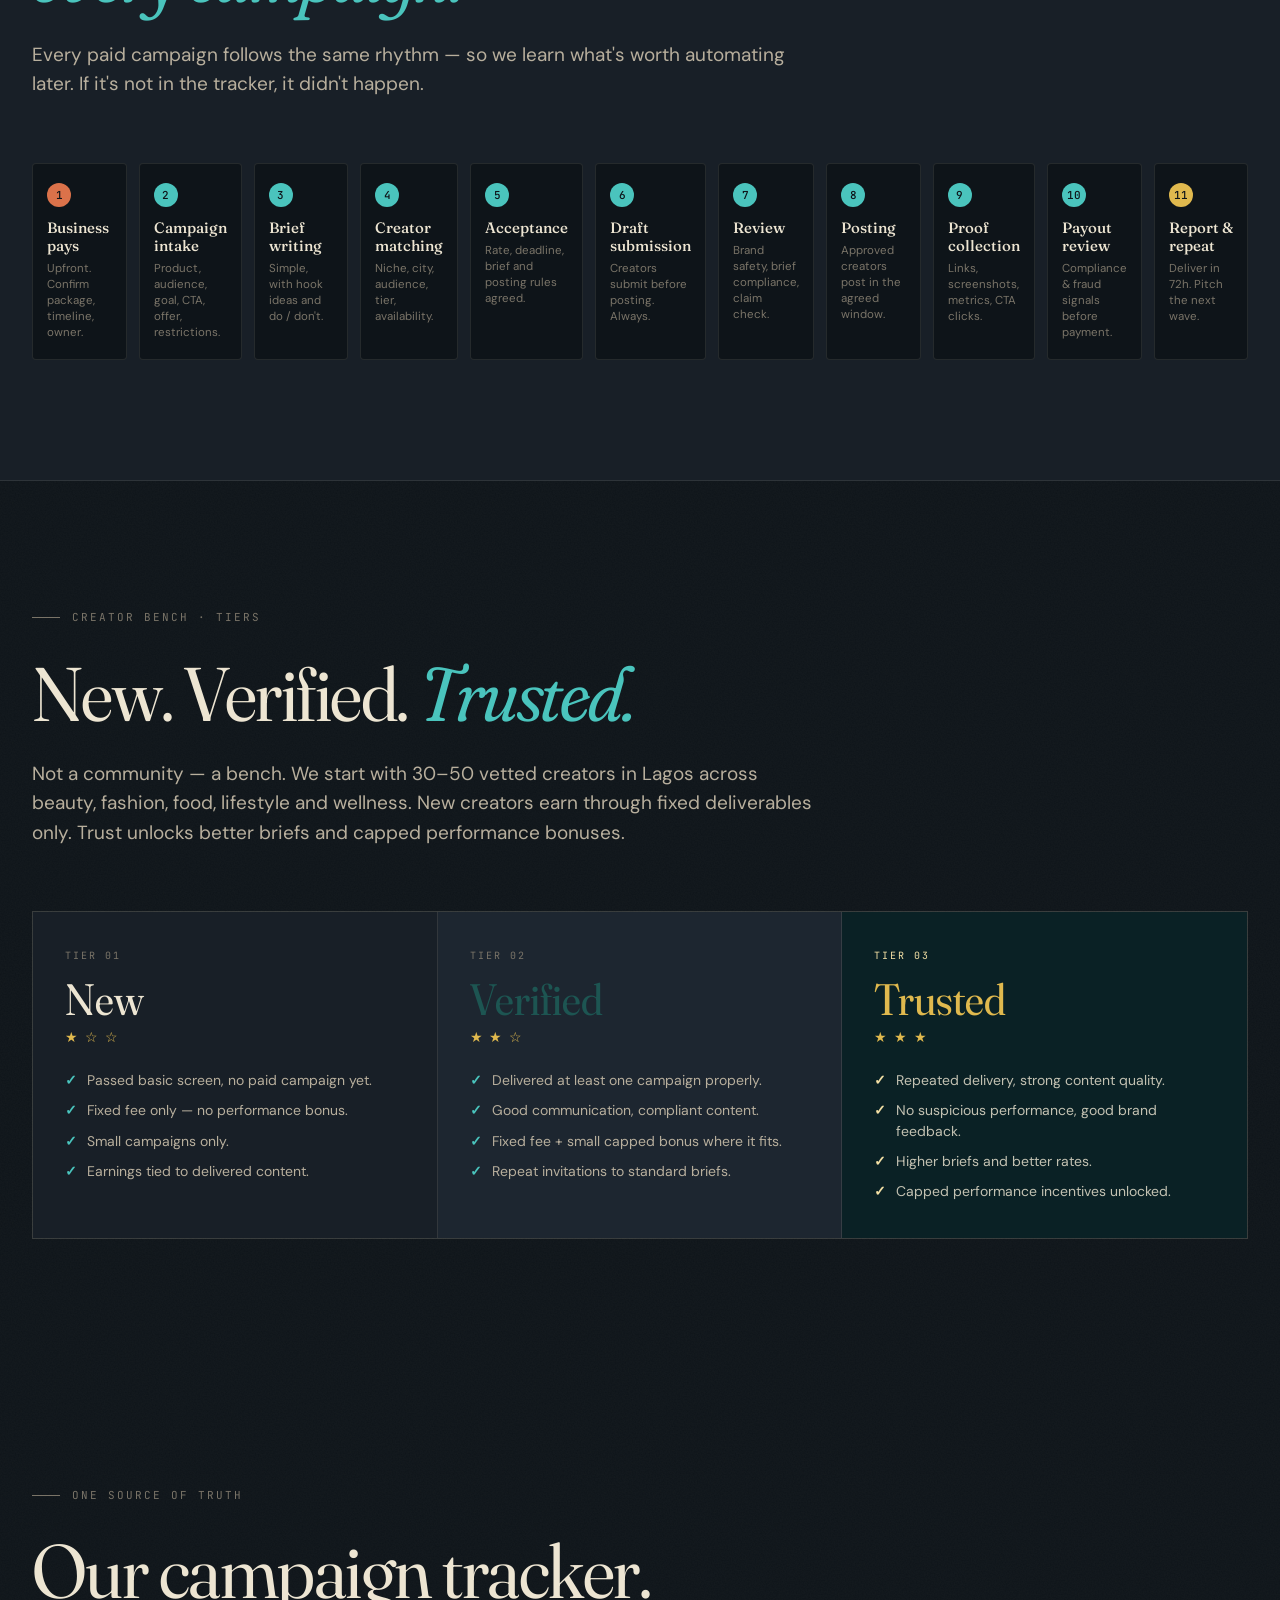
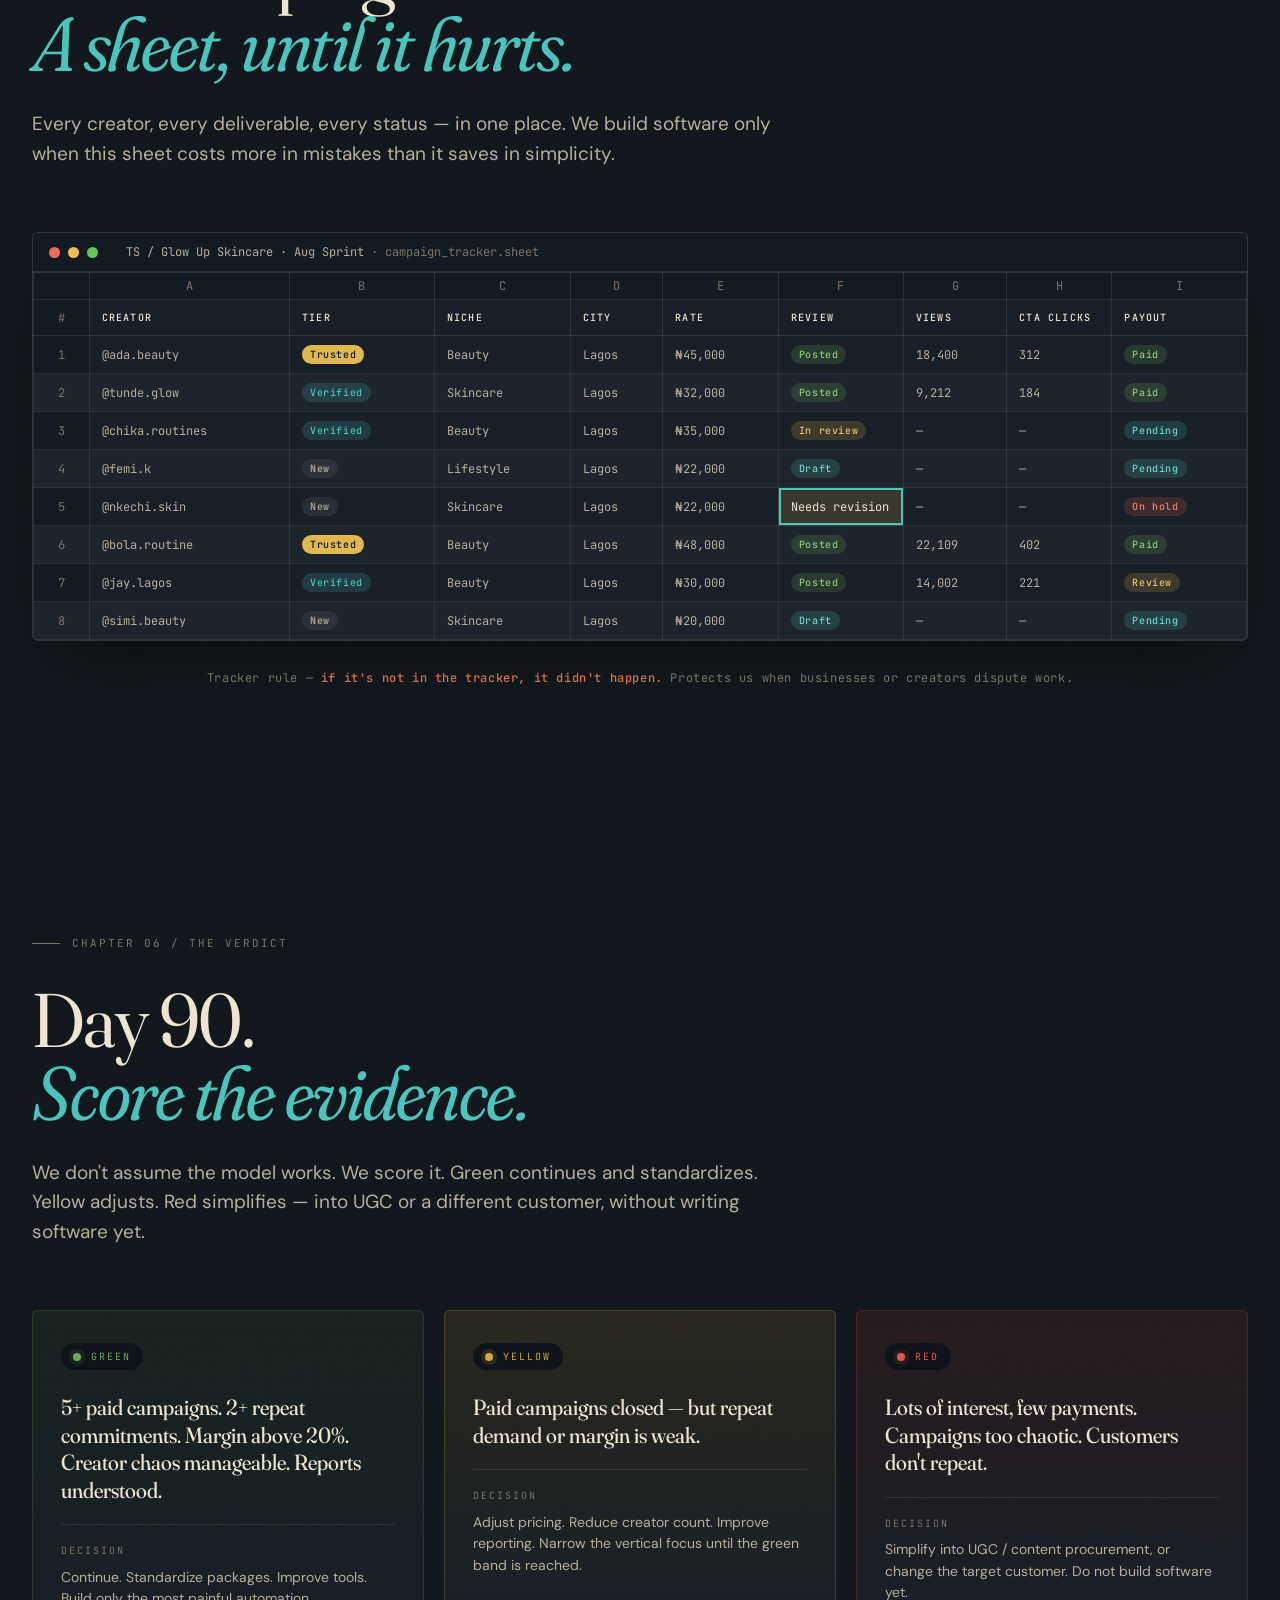
==== commit c1e6c4f8: "update content" ====
--- a/trendstack-site/index.html
+++ b/trendstack-site/index.html
@@ -4,7 +4,7 @@
 <meta charset="UTF-8" />
 <meta name="viewport" content="width=device-width, initial-scale=1.0" />
 <title>TrendStack Nigeria — The Playbook</title>
-<meta name="description" content="A managed nano/micro-influencer campaign service for Nigerian SMEs. Strategy, sales motion, campaign ops — distilled." />
+<meta name="description" content="Our managed nano/micro-influencer campaign service for Nigerian SMEs. Strategy, sales motion, campaign ops — distilled." />
 <link rel="preconnect" href="https://fonts.googleapis.com" />
 <link rel="preconnect" href="https://fonts.gstatic.com" crossorigin />
 <link
@@ -17,9 +17,7 @@
 
 <div class="scroll-progress" id="scrollProgress"></div>
 
-<!-- =========================================================
-     TOP NAV
-     ========================================================= -->
+<!-- TOP NAV -->
 <header class="top-nav">
   <div class="top-nav-inner">
     <a href="#top" class="brand">
@@ -40,9 +38,7 @@
   </div>
 </header>
 
-<!-- =========================================================
-     COVER
-     ========================================================= -->
+<!-- COVER -->
 <section class="cover" id="top">
   <div class="container">
     <div class="cover-grid">
@@ -60,7 +56,7 @@
           <span>Manual-first</span>
         </div>
         <div class="cover-meta-block">
-          <span>Prepared for</span>
+          <span>For</span>
           <span>Founder execution</span>
         </div>
       </div>
@@ -80,15 +76,14 @@
 
       <div class="cover-bottom">
         <p class="cover-blurb">
-          This is not a marketplace. It is a service. <strong>TrendStack
-          helps small Nigerian businesses run affordable creator campaigns</strong>
-          with vetted nano and micro influencers — without the chase, the
-          chaos and the guesswork. Inside: the strategic pivot, a 90-day
-          operating plan, the SME sales motion and the campaign ops that
-          make it repeatable.
+          Not a marketplace. A service. <strong>We help small Nigerian
+          businesses run affordable creator campaigns</strong> with vetted
+          nano and micro influencers — without the chase, the chaos, the
+          guesswork. Inside: our pivot, our 90-day plan, our SME sales
+          motion, and the campaign ops that make it repeatable.
         </p>
         <div class="cover-toc">
-          <div class="cover-toc-label">Inside this playbook</div>
+          <div class="cover-toc-label">Inside the playbook</div>
           <ul class="cover-toc-list">
             <li><a href="#pivot"><span class="num">01</span> The pivot</a></li>
             <li><a href="#offer"><span class="num">02</span> Offer &amp; packages</a></li>
@@ -109,26 +104,22 @@
   </div>
 </section>
 
-<!-- =========================================================
-     PRINCIPLE
-     ========================================================= -->
+<!-- PRINCIPLE -->
 <section class="principle">
   <div class="container">
     <div class="principle-inner">
       <div class="principle-mark">¶</div>
       <p class="principle-text">
-        Operating principle —
-        <strong>do not build more software</strong> until paid demand and
-        repeatable campaign operations are proven. WhatsApp, Sheets, Forms,
-        Drive and manual reporting — first.
+        Our operating principle —
+        <strong>we do not build more software</strong> until paid demand
+        and repeatable campaign operations are proven. WhatsApp, Sheets,
+        Forms, Drive and manual reporting first.
       </p>
     </div>
   </div>
 </section>
 
-<!-- =========================================================
-     01 — PIVOT
-     ========================================================= -->
+<!-- 01 PIVOT -->
 <section id="pivot">
   <div class="container">
     <div class="reveal">
@@ -157,20 +148,20 @@
       </div>
 
       <div class="pivot-row">
-        <div class="pivot-cell from">Open marketplace where many creators can join campaigns.</div>
-        <div class="pivot-cell to">Invite-only campaign execution with a small vetted bench.</div>
+        <div class="pivot-cell from">Open marketplace, anyone joins.</div>
+        <div class="pivot-cell to">Invite-only execution with a small vetted bench.</div>
       </div>
       <div class="pivot-row">
-        <div class="pivot-cell from">Promoter creates campaign and hopes activity converts to value.</div>
-        <div class="pivot-cell to">TrendStack defines the package, creator fit, plan and reporting upfront.</div>
+        <div class="pivot-cell from">Promoter creates the campaign and hopes.</div>
+        <div class="pivot-cell to">We define the package, creator fit, plan and report upfront.</div>
       </div>
       <div class="pivot-row">
-        <div class="pivot-cell from">Payouts influenced too much by raw views.</div>
-        <div class="pivot-cell to">Fixed creator fees plus capped bonuses for verifiable outcomes.</div>
+        <div class="pivot-cell from">Payouts driven by raw views.</div>
+        <div class="pivot-cell to">Fixed creator fees + capped bonuses on verifiable outcomes.</div>
       </div>
       <div class="pivot-row">
         <div class="pivot-cell from">Software-first experience.</div>
-        <div class="pivot-cell to">Manual-first service using WhatsApp, Sheets, Forms and Drive.</div>
+        <div class="pivot-cell to">Manual-first service via WhatsApp, Sheets, Forms, Drive.</div>
       </div>
       <div class="pivot-row">
         <div class="pivot-cell from">Broad promoter targeting.</div>
@@ -178,25 +169,23 @@
       </div>
       <div class="pivot-row">
         <div class="pivot-cell from">Creator growth as the main activity.</div>
-        <div class="pivot-cell to">Paid campaigns and repeat promoter demand as the main activity.</div>
+        <div class="pivot-cell to">Paid campaigns and repeat demand as the main activity.</div>
       </div>
     </div>
 
     <div class="callout reveal">
       <div class="callout-label">Brutal truth</div>
       <p class="callout-text">
-        Creator supply is easy. The hard thing is closing
+        Creator supply is easy. The hard part is closing
         <strong>5–10 paid campaigns</strong> and earning
-        <strong>2–3 repeat customers</strong>. Everything in this playbook
-        bends toward that.
+        <strong>2–3 repeat customers.</strong> Everything in this
+        playbook bends toward that.
       </p>
     </div>
   </div>
 </section>
 
-<!-- =========================================================
-     WHY IT WORKS
-     ========================================================= -->
+<!-- WHY IT WORKS -->
 <section class="reasons">
   <div class="container">
     <div class="reveal">
@@ -211,21 +200,21 @@
         <div class="reason-num">01 / SIMPLICITY</div>
         <h3 class="reason-title">SMEs want simplicity</h3>
         <p class="reason-desc">
-          Small businesses do not want to learn a platform. They want someone
-          to manage creators, content, posting and results.
+          Small businesses don't want to learn a platform. They want
+          someone to manage creators, content, posting and results.
         </p>
       </div>
       <div class="reason">
         <div class="reason-num">02 / AFFORDABILITY</div>
         <h3 class="reason-title">Nano &amp; micro is affordable</h3>
         <p class="reason-desc">
-          SMEs can afford smaller creators easily — especially if the offer
+          SMEs can afford smaller creators — especially when the offer
           is packaged and priced clearly upfront.
         </p>
       </div>
       <div class="reason">
         <div class="reason-num">03 / TRUST</div>
-        <h3 class="reason-title">Trust is the product</h3>
+        <h3 class="reason-title">Trust is our product</h3>
         <p class="reason-desc">
           We win by vetting creators, checking briefs, preventing budget
           waste and explaining what actually happened.
@@ -251,37 +240,35 @@
         <div class="reason-num">06 / REPEAT</div>
         <h3 class="reason-title">Reports create repeat business</h3>
         <p class="reason-desc">
-          The final report shows content, engagement, leads, learnings and
-          the next recommended campaign. That is the repeat-sale engine.
+          The final report shows content, engagement, leads, learnings
+          and the next recommended campaign. Our repeat-sale engine.
         </p>
       </div>
     </div>
 
     <div class="pull-quote reveal">
       <p class="pull-quote-text">
-        <span class="strike">Do not sell virality.</span>
-        Sell <span class="accent">managed execution</span>, vetted creator
-        access, usable content, tracking — and a clear campaign report.
+        <span class="strike">We don't sell virality.</span>
+        We sell <span class="accent">managed execution</span>, vetted
+        creator access, usable content, tracking — and a clear report.
       </p>
     </div>
   </div>
 </section>
 
-<!-- =========================================================
-     FIRST CUSTOMERS / VERTICALS
-     ========================================================= -->
+<!-- 02 FIRST CUSTOMERS -->
 <section id="offer">
   <div class="container">
     <div class="reveal">
       <div class="section-tag">First customers</div>
       <h2 class="section-title">
-        Sell to a few verticals<br />
+        A few verticals<br />
         <em>before everyone.</em>
       </h2>
       <p class="section-lede">
-        Start narrow. Pick categories where creator content can quickly
-        influence action. First 90 days, Lagos, three verticals — beauty,
-        fashion and food. Expand when repeat demand is visible.
+        We start narrow. Categories where creator content can quickly
+        influence action. First 90 days: Lagos, three verticals — beauty,
+        fashion, food. We expand when repeat demand is visible.
       </p>
     </div>
 
@@ -291,8 +278,8 @@
         <h3 class="vertical-name">Beauty &amp; Skincare</h3>
         <div class="vertical-priority">Strong first vertical</div>
         <p class="vertical-desc">
-          Tutorials, routines, unboxings, honest reviews. Products double as
-          reusable brand content.
+          Tutorials, routines, unboxings, honest reviews. Products
+          double as reusable brand content.
         </p>
       </div>
       <div class="vertical-card">
@@ -318,7 +305,7 @@
         <h3 class="vertical-name">Fitness &amp; Salons</h3>
         <div class="vertical-priority">Good with trust &amp; location</div>
         <p class="vertical-desc">
-          Customer experience, class visits, services, transformations and
+          Customer experience, class visits, services, transformations,
           booking offers.
         </p>
       </div>
@@ -327,17 +314,15 @@
         <h3 class="vertical-name">Consumer Startups &amp; Events</h3>
         <div class="vertical-priority selective">Selective</div>
         <p class="vertical-desc">
-          Only with a clear action: signup, download, booking, ticket sale,
-          waitlist or purchase.
+          Only with a clear action: signup, download, booking, ticket
+          sale, waitlist or purchase.
         </p>
       </div>
     </div>
   </div>
 </section>
 
-<!-- =========================================================
-     POSITIONING
-     ========================================================= -->
+<!-- POSITIONING -->
 <section class="positioning">
   <div class="container">
     <div class="reveal">
@@ -345,29 +330,29 @@
       <p class="positioning-quote">
         TrendStack helps Nigerian SMEs run
         <em>affordable creator campaigns</em> with vetted nano and micro
-        influencers — without manually finding, briefing, chasing, paying
-        and tracking creators.
-      </p>
-      <p class="positioning-attribution">— The one-line pitch · Use this everywhere</p>
+        influencers — without manually finding, briefing, chasing,
+        paying and tracking creators.
+      </p>
+      <p class="positioning-attribution">— Our one-line pitch · Use it everywhere</p>
     </div>
 
     <div class="audience-grid reveal">
       <div class="audience-cell">
         <div class="audience-who">For SMEs</div>
         <p class="audience-promise">
-          You pay once. TrendStack manages creators, content review, posting
+          You pay once. We manage creators, content review, posting
           coordination and reporting.
         </p>
       </div>
       <div class="audience-cell">
         <div class="audience-who">For creators</div>
         <p class="audience-promise">
-          You get access to paid brand briefs when you are vetted, reliable
-          and able to follow instructions.
+          You get paid brand briefs when you're vetted, reliable and
+          can follow instructions.
         </p>
       </div>
       <div class="audience-cell">
-        <div class="audience-who">For TrendStack</div>
+        <div class="audience-who">For us</div>
         <p class="audience-promise">
           Revenue from campaign execution, quality control and repeat
           business — not risky view-based payouts.
@@ -376,17 +361,15 @@
       <div class="audience-cell">
         <div class="audience-who">For sales</div>
         <p class="audience-promise">
-          Promise managed delivery, local reach, approved content and a clear
-          report. Never promise virality.
+          We promise managed delivery, local reach, approved content and
+          a clear report. Never virality.
         </p>
       </div>
     </div>
   </div>
 </section>
 
-<!-- =========================================================
-     PACKAGES / RECEIPTS
-     ========================================================= -->
+<!-- PACKAGES -->
 <section>
   <div class="container">
     <div class="reveal">
@@ -396,9 +379,9 @@
         <em>Paid upfront. Always.</em>
       </h2>
       <p class="section-lede">
-        Fixed packages make it easier to sell, execute and report. Collect
-        payment upfront. Pay creators after approved completion. Track actual
-        margin per campaign.
+        Fixed packages are easier to sell, execute and report on. We
+        collect payment upfront, pay creators after approved completion,
+        and track actual margin per campaign.
       </p>
     </div>
 
@@ -439,7 +422,7 @@
           <span class="amount">₦200 – 350k</span>
         </div>
         <div class="receipt-foot">
-          <span class="check">✓</span> Paid upfront · Best for first-time tests
+          <span class="check">✓</span> Paid upfront · First-time tests
         </div>
       </div>
 
@@ -480,7 +463,7 @@
           <span class="amount">₦500 – 900k</span>
         </div>
         <div class="receipt-foot">
-          <span class="check">✓</span> Paid upfront · For serious SMEs
+          <span class="check">✓</span> Paid upfront · Serious SMEs
         </div>
       </div>
 
@@ -526,18 +509,15 @@
     </div>
 
     <div class="payment-rule reveal">
-      <strong>Payment rule —</strong> collect payment upfront before
-      campaign work starts. Pay creators after approved completion. Track
-      margin per campaign. Discounted pilots are acceptable if margin is
-      protected.
+      <strong>Payment rule —</strong> we collect payment upfront before
+      work starts. We pay creators after approved completion. We track
+      margin per campaign. Discounted pilots are fine if margin holds.
       <strong style="color:var(--rust)">Free pilots are not validation.</strong>
     </div>
   </div>
 </section>
 
-<!-- =========================================================
-     90-DAY METRIC LADDER
-     ========================================================= -->
+<!-- 03 ROADMAP -->
 <section id="roadmap">
   <div class="container">
     <div class="reveal">
@@ -547,8 +527,8 @@
         <em>One mission.</em>
       </h2>
       <p class="section-lede">
-        Close and execute 5–10 paid Nigerian SME campaigns manually. Earn
-        2–3 repeat commitments. Learn which verticals, packages, prices and
+        Close and execute 5–10 paid SME campaigns manually. Earn 2–3
+        repeat commitments. Learn which verticals, packages, prices and
         creator types actually work.
       </p>
     </div>
@@ -585,25 +565,25 @@
         <div class="phase">
           <div class="phase-dot">1</div>
           <div class="phase-days">Days 1 – 7</div>
-          <h3 class="phase-title">Lock the operating foundation.</h3>
+          <h3 class="phase-title">Lock the foundation.</h3>
           <p class="phase-desc">
-            Do not start with chaos. Decide the minimum structure before
+            No starting in chaos. We decide the minimum structure before
             recruiting creators or selling campaigns.
           </p>
           <ul class="phase-bullets">
-            <li>Choose first city: Lagos. Pick 2–3 verticals.</li>
-            <li>Set minimum price floor. No underpriced campaigns.</li>
-            <li>Build the four templates: brief, intake, lead tracker, report.</li>
+            <li>First city: Lagos. Pick 2–3 verticals.</li>
+            <li>Set the minimum price floor. No underpriced campaigns.</li>
+            <li>Build four templates: brief, intake, lead tracker, report.</li>
             <li>Assign roles: BD, creator ops, campaign lead.</li>
           </ul>
         </div>
         <div class="phase">
           <div class="phase-dot">2</div>
           <div class="phase-days">Days 8 – 21</div>
-          <h3 class="phase-title">Build a campaign-ready creator bench.</h3>
+          <h3 class="phase-title">Build the creator bench.</h3>
           <p class="phase-desc">
-            Not a community — a bench. 30–50 vetted creators across the first
-            verticals. Tier them: New, Verified, Trusted.
+            Not a community — a bench. 30–50 vetted creators across our
+            first verticals. Tier them: New, Verified, Trusted.
           </p>
           <ul class="phase-bullets">
             <li>Source, screen, profile, tier, then test with a mock brief.</li>
@@ -615,12 +595,12 @@
           <div class="phase-days">Days 15 – 45</div>
           <h3 class="phase-title">Sell paid pilots in parallel.</h3>
           <p class="phase-desc">
-            Sales begins while creator vetting continues. 150 qualified leads,
-            50–70 outbound, 20 proposals, 3–5 paid pilots closed.
+            Sales runs while creator vetting continues. 150 qualified
+            leads, 50–70 outbound, 20 proposals, 3–5 paid pilots closed.
           </p>
           <ul class="phase-bullets">
             <li>Daily rhythm: 20 new contacts, 10 follow-ups, 2–3 discovery calls.</li>
-            <li>Payment is collected upfront — every time.</li>
+            <li>Payment collected upfront — every time.</li>
           </ul>
         </div>
         <div class="phase">
@@ -628,8 +608,8 @@
           <div class="phase-days">Days 45 – 75</div>
           <h3 class="phase-title">Run the paid pilots manually.</h3>
           <p class="phase-desc">
-            Every campaign follows the same 11-step rhythm so the team
-            learns what is worth automating later.
+            Every campaign follows the same 11-step rhythm so we learn
+            what's worth automating later.
           </p>
           <ul class="phase-bullets">
             <li>Brief → match → draft → review → post → track → payout → report.</li>
@@ -641,8 +621,9 @@
           <div class="phase-days">Days 75 – 90</div>
           <h3 class="phase-title">Score the evidence. Decide.</h3>
           <p class="phase-desc">
-            Green / Yellow / Red. Standardize, adjust, or simplify into UGC.
-            Productize only what has been proven painful manually.
+            Green / Yellow / Red. We standardize, adjust, or simplify
+            into UGC. We productize only what's been proven painful
+            manually.
           </p>
         </div>
       </div>
@@ -676,9 +657,7 @@
   </div>
 </section>
 
-<!-- =========================================================
-     STOP / KEEP / START
-     ========================================================= -->
+<!-- STOP / KEEP / START -->
 <section>
   <div class="container">
     <div class="reveal">
@@ -688,9 +667,9 @@
         <em>The pivot, made real.</em>
       </h2>
       <p class="section-lede">
-        If an activity does not help close paid campaigns, execute campaigns
-        better, improve trust, or create repeat demand — it is not a priority
-        in the next 90 days.
+        If an activity doesn't help us close paid campaigns, execute
+        them better, improve trust or create repeat demand — it's not a
+        priority in the next 90 days.
       </p>
     </div>
 
@@ -735,9 +714,7 @@
   </div>
 </section>
 
-<!-- =========================================================
-     SALES — outreach, discovery, objections
-     ========================================================= -->
+<!-- 04 SALES -->
 <section id="sales">
   <div class="container">
     <div class="reveal">
@@ -747,9 +724,9 @@
         gets <em>sold.</em>
       </h2>
       <p class="section-lede">
-        Outreach &rarr; qualification &rarr; discovery &rarr; proposal &rarr;
-        upfront payment &rarr; campaign handoff &rarr; report &rarr; repeat.
-        Every opportunity moves through the same six stages.
+        Outreach → qualification → discovery → proposal → upfront payment
+        → campaign handoff → report → repeat. Every opportunity moves
+        through the same six stages.
       </p>
     </div>
 
@@ -757,7 +734,7 @@
       <div class="stage">
         <div class="stage-num">01</div>
         <div class="stage-name">Lead found</div>
-        <div class="stage-action">Discovered via event, IG, LinkedIn, referral, form. Add to tracker.</div>
+        <div class="stage-action">Event, IG, LinkedIn, referral, form. Goes in the tracker.</div>
       </div>
       <div class="stage">
         <div class="stage-num">02</div>
@@ -767,7 +744,7 @@
       <div class="stage">
         <div class="stage-num">03</div>
         <div class="stage-name">Discovery</div>
-        <div class="stage-action">Goal, audience, current marketing, action wanted. Recommend a package.</div>
+        <div class="stage-action">Goal, audience, current marketing, action wanted. We recommend a package.</div>
       </div>
       <div class="stage">
         <div class="stage-num">04</div>
@@ -782,7 +759,7 @@
       <div class="stage">
         <div class="stage-num">06</div>
         <div class="stage-name">Repeat</div>
-        <div class="stage-action">After report, pitch the next wave with specific learnings.</div>
+        <div class="stage-action">After the report, we pitch the next wave with specific learnings.</div>
       </div>
     </div>
 
@@ -790,7 +767,7 @@
     <div class="sales-grid">
       <div class="chats-stack reveal">
 
-        <!-- Chat 1 - first DM -->
+        <!-- Chat 1 -->
         <div class="chat">
           <div class="chat-head">
             <div class="chat-avatar">A</div>
@@ -802,15 +779,16 @@
           </div>
           <div class="chat-body">
             <div class="bubble out">
-              Hi Ada — I'm with TrendStack. We help Nigerian SMEs run affordable
-              campaigns with vetted nano &amp; micro creators. We handle
-              creator selection, the brief, content review, posting and the
-              final report — so you don't have to chase influencers manually.
+              Hi Ada — I'm with TrendStack. We help Nigerian SMEs run
+              affordable campaigns with vetted nano &amp; micro creators.
+              We handle creator selection, the brief, content review,
+              posting and the final report — so you don't have to chase
+              influencers.
               <span class="time">10:24</span>
             </div>
             <div class="bubble out">
-              Saw your serum launch last week. A small creator sprint could
-              work well. Open to a quick 15-min call this week?
+              Saw your serum launch last week. A small creator sprint
+              could work well. Open to a quick 15-min call this week?
               <span class="time">10:24</span>
             </div>
           </div>
@@ -820,7 +798,7 @@
           </div>
         </div>
 
-        <!-- Chat 2 - follow up -->
+        <!-- Chat 2 -->
         <div class="chat">
           <div class="chat-head">
             <div class="chat-avatar" style="background:var(--rust)">T</div>
@@ -832,10 +810,10 @@
           </div>
           <div class="chat-body">
             <div class="bubble out">
-              Following up — the campaign doesn't have to be large. We can
-              start with 3–5 vetted creators, content approval before posting,
-              and a simple report with posts, engagement, enquiries and what
-              worked.
+              Following up — doesn't have to be a big campaign. We can
+              start with 3–5 vetted creators, content approval before
+              posting, and a simple report with posts, engagement,
+              enquiries and what worked.
               <span class="time">14:11</span>
             </div>
             <div class="bubble out">
@@ -843,7 +821,7 @@
               <span class="time">14:11</span>
             </div>
             <div class="bubble in">
-              Yes, please send. We have new menu launching next week.
+              Yes, please send. We have a new menu launching next week.
               <span class="time">14:38</span>
             </div>
           </div>
@@ -853,7 +831,7 @@
           </div>
         </div>
 
-        <!-- Chat 3 - phone opener -->
+        <!-- Chat 3 -->
         <div class="chat">
           <div class="chat-head">
             <div class="chat-avatar" style="background:var(--gold);color:var(--ink)">📞</div>
@@ -869,10 +847,10 @@
               <span class="time">10:02</span>
             </div>
             <div class="bubble out">
-              We're not selling random influencer shoutouts. We manage the
-              campaign end-to-end: creator matching, content brief, review,
-              posting proof and reporting. The goal is to help your business
-              test creator marketing without the usual influencer stress.
+              We don't sell random influencer shoutouts. We manage the
+              campaign end-to-end: creator matching, content brief,
+              review, posting proof and reporting. Goal is to help your
+              business test creator marketing without the usual stress.
               <span class="time">10:02</span>
             </div>
           </div>
@@ -887,14 +865,14 @@
         <div class="discovery-card">
           <h3 class="discovery-title">Discovery questions.</h3>
           <p class="discovery-sub">
-            Ask enough to understand the campaign — don't turn the call into
-            an interrogation.
+            Ask enough to understand the campaign — don't turn the call
+            into an interrogation.
           </p>
           <ol class="discovery-list">
             <li>What product, service or offer do you want to promote?</li>
-            <li>Who exactly is your target customer?</li>
+            <li>Who is your target customer?</li>
             <li>Which city or audience location matters most?</li>
-            <li>What action do you want people to take — WhatsApp, order, booking, signup, store visit, follow?</li>
+            <li>What action do you want — WhatsApp, order, booking, signup, store visit, follow?</li>
             <li>Have you used creators before? What worked, what failed?</li>
             <li>What is your current monthly marketing spend?</li>
             <li>Do you have product samples, photos, videos, landing pages?</li>
@@ -912,8 +890,8 @@
         Objections, <em>handled.</em>
       </h3>
       <p class="section-lede" style="margin-bottom:40px">
-        Respond with confidence — never overpromise. These are the six
-        objections every Nigerian SME will give.
+        We respond with confidence — never overpromise. These are the
+        six objections every Nigerian SME will give.
       </p>
     </div>
 
@@ -925,8 +903,9 @@
         </summary>
         <div class="objection-body">
           <span class="response-label">Response</span>
-          We don't run free campaigns — creators must be paid and properly
-          managed. We can start with a small Starter Sprint to reduce risk.
+          We don't run free campaigns — creators have to be paid and
+          properly managed. We can start with a small Starter Sprint to
+          reduce risk.
         </div>
       </details>
 
@@ -938,8 +917,8 @@
         <div class="objection-body">
           <span class="response-label">Response</span>
           No honest campaign partner can guarantee sales. We guarantee
-          managed creator delivery, content review, posting proof, tracking
-          and reporting.
+          managed creator delivery, content review, posting proof,
+          tracking and reporting.
         </div>
       </details>
 
@@ -950,9 +929,9 @@
         </summary>
         <div class="objection-body">
           <span class="response-label">Response</span>
-          You can — but TrendStack saves you sourcing, negotiation, briefing,
-          chasing, review, payment coordination and reporting. That's where
-          campaigns usually fail.
+          You can — but we save you sourcing, negotiation, briefing,
+          chasing, review, payment coordination and reporting. That's
+          where campaigns usually fail.
         </div>
       </details>
 
@@ -963,9 +942,9 @@
         </summary>
         <div class="objection-body">
           <span class="response-label">Response</span>
-          The price includes multiple creators, campaign management, review,
-          coordination, reporting and creator payouts. Cheaper usually means
-          less control.
+          The price includes multiple creators, management, review,
+          coordination, reporting and creator payouts. Cheaper usually
+          means less control.
         </div>
       </details>
 
@@ -976,9 +955,9 @@
         </summary>
         <div class="objection-body">
           <span class="response-label">Response</span>
-          For SMEs, nano and micro creators give more targeted community trust
-          and better affordability. Big influencers can be added later, once
-          the campaign motion is proven.
+          For SMEs, nano and micro creators give more targeted community
+          trust and better affordability. Big influencers come later,
+          once the motion is proven.
         </div>
       </details>
 
@@ -989,8 +968,8 @@
         </summary>
         <div class="objection-body">
           <span class="response-label">Response</span>
-          The goal isn't to promise virality. The goal is quality creator
-          content, local visibility, enquiries and campaign learnings — the
+          We don't promise virality. We promise quality creator content,
+          local visibility, enquiries and campaign learnings — the
           foundation for the next wave.
         </div>
       </details>
@@ -998,9 +977,7 @@
   </div>
 </section>
 
-<!-- =========================================================
-     OPS — workflow + tiers + dashboard
-     ========================================================= -->
+<!-- 05 OPS -->
 <section id="ops" class="workflow">
   <div class="container">
     <div class="reveal">
@@ -1010,9 +987,9 @@
         <em>every campaign.</em>
       </h2>
       <p class="section-lede">
-        Each paid campaign follows the same operating rhythm — so the team
-        learns what is worth automating later. If it isn't in the tracker,
-        it didn't happen.
+        Every paid campaign follows the same rhythm — so we learn what's
+        worth automating later. If it's not in the tracker, it didn't
+        happen.
       </p>
     </div>
 
@@ -1030,7 +1007,7 @@
       <div class="workflow-step">
         <span class="num">3</span>
         <div class="name">Brief writing</div>
-        <div class="desc">Simple, with hook ideas and do/don't.</div>
+        <div class="desc">Simple, with hook ideas and do / don't.</div>
       </div>
       <div class="workflow-step">
         <span class="num">4</span>
@@ -1085,10 +1062,10 @@
         New. Verified. <em>Trusted.</em>
       </h2>
       <p class="section-lede">
-        Not a community — a bench. Start with 30–50 vetted creators in Lagos
-        across beauty, fashion, food, lifestyle and wellness. New creators
-        earn through fixed deliverables only. Trust unlocks better briefs and
-        capped performance bonuses.
+        Not a community — a bench. We start with 30–50 vetted creators
+        in Lagos across beauty, fashion, food, lifestyle and wellness.
+        New creators earn through fixed deliverables only. Trust unlocks
+        better briefs and capped performance bonuses.
       </p>
     </div>
 
@@ -1111,7 +1088,7 @@
         <ul class="tier-list">
           <li>Delivered at least one campaign properly.</li>
           <li>Good communication, compliant content.</li>
-          <li>Fixed fee + small capped bonus where appropriate.</li>
+          <li>Fixed fee + small capped bonus where it fits.</li>
           <li>Repeat invitations to standard briefs.</li>
         </ul>
       </div>
@@ -1136,13 +1113,13 @@
     <div class="reveal">
       <div class="section-tag">One source of truth</div>
       <h2 class="section-title">
-        The campaign tracker.<br />
-        <em>A sheet, until it's painful.</em>
+        Our campaign tracker.<br />
+        <em>A sheet, until it hurts.</em>
       </h2>
       <p class="section-lede">
-        Every creator, every deliverable, every status — in one place. Build
-        software only when this sheet starts costing more in mistakes than it
-        saves in simplicity.
+        Every creator, every deliverable, every status — in one place.
+        We build software only when this sheet costs more in mistakes
+        than it saves in simplicity.
       </p>
     </div>
 
@@ -1283,15 +1260,13 @@
       </div>
     </div>
     <p class="dashboard-rule reveal">
-      Dashboard rule — <strong>if it's not in the tracker, it didn't happen.</strong>
-      This protects TrendStack when businesses or creators dispute work.
+      Tracker rule — <strong>if it's not in the tracker, it didn't happen.</strong>
+      Protects us when businesses or creators dispute work.
     </p>
   </div>
 </section>
 
-<!-- =========================================================
-     SCORECARD
-     ========================================================= -->
+<!-- 06 SCORECARD -->
 <section id="scorecard">
   <div class="container">
     <div class="reveal">
@@ -1301,7 +1276,7 @@
         <em>Score the evidence.</em>
       </h2>
       <p class="section-lede">
-        Do not assume the model works. Score it objectively. Green continues
+        We don't assume the model works. We score it. Green continues
         and standardizes. Yellow adjusts. Red simplifies — into UGC or a
         different customer, without writing software yet.
       </p>
@@ -1311,13 +1286,13 @@
       <div class="score-card green">
         <div class="score-tag"><span class="dot"></span>Green</div>
         <p class="score-evidence">
-          5+ paid campaigns. 2+ repeat commitments. Margin above 20%. Creator
-          chaos manageable. Reports understood.
+          5+ paid campaigns. 2+ repeat commitments. Margin above 20%.
+          Creator chaos manageable. Reports understood.
         </p>
         <div class="score-decision">
           <span class="score-decision-label">Decision</span>
-          Continue. Standardize packages. Improve tools. Build only the most
-          painful automation.
+          Continue. Standardize packages. Improve tools. Build only the
+          most painful automation.
         </div>
       </div>
       <div class="score-card yellow">
@@ -1327,40 +1302,38 @@
         </p>
         <div class="score-decision">
           <span class="score-decision-label">Decision</span>
-          Adjust pricing. Reduce creator count. Improve reporting. Narrow the
-          vertical focus until the green band is reached.
+          Adjust pricing. Reduce creator count. Improve reporting.
+          Narrow the vertical focus until the green band is reached.
         </div>
       </div>
       <div class="score-card red">
         <div class="score-tag"><span class="dot"></span>Red</div>
         <p class="score-evidence">
-          Lots of interest, few payments. Campaigns too chaotic. Customers
-          don't repeat.
+          Lots of interest, few payments. Campaigns too chaotic.
+          Customers don't repeat.
         </p>
         <div class="score-decision">
           <span class="score-decision-label">Decision</span>
-          Simplify into UGC/content procurement, or change the target customer.
-          Do not build software yet.
+          Simplify into UGC / content procurement, or change the target
+          customer. Do not build software yet.
         </div>
       </div>
     </div>
   </div>
 </section>
 
-<!-- =========================================================
-     CLOSING
-     ========================================================= -->
+<!-- CLOSING -->
 <section class="closing">
   <div class="container">
     <div class="reveal">
       <h2 class="closing-title">
-        Earn the right to <em>build software.</em>
+        We earn the right to <em>build software.</em>
       </h2>
       <p class="closing-blurb">
         Software should support a proven operation — not hide uncertain
-        demand, unclear pricing or weak repeat business. Run the manual
-        playbook first. Build only what hurts to do by hand. Then earn the
-        right to scale.
+        demand, unclear pricing or weak repeat business. We run the
+        manual playbook first. We build only what hurts to do by hand.
+        Then we earn the right to scale.
       </p>
     </div>
 
@@ -1374,8 +1347,8 @@
       <div>
         <h6>Prepared</h6>
         17 May 2026<br />
-        For founder execution<br />
-        Lagos · Nigeria
+        Lagos · Nigeria<br />
+        For founder execution
       </div>
       <div>
         <h6>Stack</h6>
@@ -1394,7 +1367,6 @@
 </section>
 
 <script>
-  // Scroll progress bar
   const progress = document.getElementById("scrollProgress");
   const updateProgress = () => {
     const h = document.documentElement;
@@ -1404,7 +1376,6 @@
   window.addEventListener("scroll", updateProgress, { passive: true });
   updateProgress();
 
-  // Reveal on scroll
   const io = new IntersectionObserver(
     (entries) => {
       entries.forEach((e) => {
@@ -1418,7 +1389,6 @@
   );
   document.querySelectorAll(".reveal").forEach((el) => io.observe(el));
 
-  // Update section count in scroll cue
   const sections = document.querySelectorAll("section[id]");
   const cueCount = document.querySelector(".scroll-cue span:last-child");
   const total = String(sections.length).padStart(2, "0");
--- a/trendstack-site/styles.css
+++ b/trendstack-site/styles.css
@@ -2576,3 +2576,274 @@
 .phase-dot {
   background: var(--paper);
 }
+
+/* =========================================================
+   MOBILE REFINEMENTS
+   ========================================================= */
+
+/* Fixed nav shouldn't cover anchor targets when jumped to */
+section[id] { scroll-margin-top: 90px; }
+@media (max-width: 720px) { section[id] { scroll-margin-top: 70px; } }
+
+/* No horizontal scroll on any device */
+html, body { max-width: 100%; overflow-x: hidden; }
+img, svg, video, canvas { max-width: 100%; height: auto; }
+
+/* ===== Top nav on small screens ===== */
+@media (max-width: 720px) {
+  .top-nav-inner {
+    padding: 12px 18px;
+    gap: 12px;
+  }
+  .brand {
+    font-size: 11px;
+    letter-spacing: 0.12em;
+    gap: 8px;
+  }
+  .brand-mark {
+    width: 20px;
+    height: 20px;
+    font-size: 11px;
+  }
+  .nav-cta {
+    padding: 9px 14px;
+    font-size: 10px;
+    letter-spacing: 0.1em;
+    white-space: nowrap;
+  }
+}
+@media (max-width: 420px) {
+  .brand { font-size: 10px; letter-spacing: 0.08em; }
+  .nav-cta { padding: 8px 10px; }
+}
+
+/* ===== Cover ===== */
+@media (max-width: 720px) {
+  .cover {
+    padding-top: 90px;
+    padding-bottom: 60px;
+    min-height: auto;
+  }
+  .cover-grid { gap: 36px; }
+
+  .cover-meta {
+    display: grid;
+    grid-template-columns: 1fr 1fr;
+    gap: 18px 18px;
+    align-items: start;
+    padding-bottom: 20px;
+  }
+  .cover-meta-block { font-size: 10px; letter-spacing: 0.14em; }
+
+  .cover-title { font-size: clamp(48px, 16vw, 88px); }
+  .cover-subtitle { font-size: 18px; }
+  .cover-blurb { font-size: 15px; }
+
+  .cover-bottom { gap: 28px; padding-top: 28px; }
+}
+@media (max-width: 420px) {
+  .cover-meta { grid-template-columns: 1fr; gap: 12px; }
+  .cover-title { font-size: clamp(44px, 14vw, 72px); }
+}
+
+/* ===== Section rhythm on mobile ===== */
+@media (max-width: 720px) {
+  section { padding: 72px 0; }
+  .section-title { font-size: clamp(32px, 9vw, 52px); }
+  .section-lede { font-size: 16px; margin-bottom: 40px; }
+  .section-tag { margin-bottom: 22px; }
+}
+@media (max-width: 420px) {
+  section { padding: 56px 0; }
+  .container, .container-narrow { padding: 0 18px; }
+}
+
+/* ===== Principle banner ===== */
+@media (max-width: 720px) {
+  .principle { padding: 40px 0; }
+  .principle-text { font-size: 18px; line-height: 1.4; }
+  .principle-mark { font-size: 56px; }
+}
+
+/* ===== Callout / pull quote — reduce inner padding on mobile ===== */
+@media (max-width: 720px) {
+  .callout {
+    padding: 24px 20px 24px 24px;
+    margin-top: 32px;
+  }
+  .callout::before { width: 4px; }
+  .callout-text { font-size: 17px; line-height: 1.4; }
+
+  .pull-quote {
+    margin-top: 56px;
+    padding: 0 8px;
+  }
+  .pull-quote-text { font-size: clamp(24px, 6.4vw, 36px); }
+}
+
+/* ===== Pivot grid — improve the FROM→TO connector on mobile ===== */
+@media (max-width: 720px) {
+  .pivot-col-head { padding: 18px 20px; }
+  .pivot-col-head .word { font-size: 28px; }
+  .pivot-cell { padding: 16px 20px; font-size: 14px; }
+}
+
+/* ===== Reasons grid — already collapses; tighten padding ===== */
+@media (max-width: 720px) {
+  .reason { padding: 28px 22px; }
+  .reason-title { font-size: 21px; }
+}
+
+/* ===== Receipts — featured card shouldn't lift when stacked ===== */
+@media (max-width: 980px) {
+  .receipt.featured { transform: none; }
+}
+@media (max-width: 720px) {
+  .receipt { padding: 24px 22px 20px; font-size: 12px; }
+  .receipt-name { font-size: 19px; margin-bottom: 18px; }
+  .receipt-total .amount { font-size: 20px; }
+}
+
+/* ===== Workflow steps — go single column on very small screens ===== */
+@media (max-width: 420px) {
+  .workflow-grid { grid-template-columns: 1fr; }
+}
+
+/* ===== Timeline / phases — tighten left rail on narrow mobile ===== */
+@media (max-width: 720px) {
+  .phase { padding-left: 64px; padding-bottom: 44px; }
+  .phase-title { font-size: 24px; }
+  .phase-desc { font-size: 14.5px; }
+  .timeline::before { left: 20px; }
+  .phase-dot { left: 6px; width: 28px; height: 28px; font-size: 10px; }
+}
+@media (max-width: 420px) {
+  .phase { padding-left: 52px; }
+  .timeline::before { left: 14px; }
+  .phase-dot { left: 0; width: 26px; height: 26px; }
+}
+
+/* Targets card — no longer sticky on mobile, less tall */
+@media (max-width: 980px) {
+  .targets-card {
+    position: static;
+    top: auto;
+    padding: 28px 24px;
+  }
+  .target-value { font-size: 26px; }
+}
+
+/* ===== Tier cards ===== */
+@media (max-width: 720px) {
+  .tier { padding: 28px 24px; }
+  .tier-name { font-size: 36px; }
+  .tier-list li { font-size: 14px; }
+}
+
+/* ===== Stop/Keep/Start ===== */
+@media (max-width: 720px) {
+  .sks-col { padding: 26px 22px; }
+  .sks-title { font-size: 32px; margin-bottom: 16px; }
+}
+
+/* ===== Sales — WhatsApp mocks, discovery card ===== */
+@media (max-width: 720px) {
+  .sales-grid { gap: 32px; }
+  .chats-stack { gap: 22px; }
+  .chat-body { min-height: 160px; }
+  .bubble { font-size: 13.5px; max-width: 88%; }
+  .discovery-card { padding: 26px 22px; }
+  .discovery-title { font-size: 22px; }
+}
+
+/* ===== Sales stages — drop to 2-col earlier ===== */
+@media (max-width: 720px) {
+  .stages { grid-template-columns: repeat(2, 1fr); }
+  .stage { padding: 18px 14px; }
+}
+@media (max-width: 420px) {
+  .stages { grid-template-columns: 1fr; }
+  .stage { border-right: none; border-bottom: 1px solid var(--line); }
+  .stage:last-child { border-bottom: none; }
+}
+
+/* ===== Objections (FAQ-style) ===== */
+@media (max-width: 720px) {
+  .objection-summary {
+    padding: 18px 0;
+    gap: 14px;
+    font-size: 18px;
+    align-items: flex-start;
+  }
+  .objection-summary .q { gap: 10px; }
+  .objection-toggle { width: 30px; height: 30px; flex-shrink: 0; }
+  .objection-body { font-size: 15px; padding-bottom: 22px; }
+}
+
+/* ===== Metrics row — extra step-down on phones ===== */
+@media (max-width: 420px) {
+  .metrics-row { grid-template-columns: 1fr 1fr; }
+  .metrics-row .metric { padding: 22px 16px; }
+  .metric-value { font-size: clamp(28px, 8vw, 38px); }
+}
+
+/* ===== Scorecard cards ===== */
+@media (max-width: 720px) {
+  .score-card { padding: 26px 22px; }
+  .score-evidence { font-size: 19px; }
+}
+
+/* ===== Dashboard mock — keep horizontal scroll, lock cell width ===== */
+@media (max-width: 720px) {
+  .dashboard-table { font-size: 11px; min-width: 760px; }
+  .dashboard-name { font-size: 10px; }
+  .dashboard-rule { font-size: 11px; padding: 0 8px; }
+}
+
+/* ===== Closing section ===== */
+@media (max-width: 720px) {
+  .closing { padding: 90px 0 50px; }
+  .closing-title { font-size: clamp(40px, 11vw, 64px); margin-bottom: 24px; }
+  .closing-blurb { font-size: 16px; margin-bottom: 44px; }
+  .colophon {
+    grid-template-columns: 1fr 1fr;
+    gap: 22px;
+    margin-top: 56px;
+    padding-top: 28px;
+  }
+}
+@media (max-width: 420px) {
+  .colophon { grid-template-columns: 1fr; }
+}
+
+/* ===== Scroll cue — anchored lower-left, smaller on mobile ===== */
+@media (max-width: 720px) {
+  .scroll-cue { bottom: 20px; left: 18px; font-size: 9px; gap: 8px; }
+  .scroll-cue-line { width: 28px; }
+}
+
+/* ===== Tap targets ===== */
+@media (max-width: 720px) {
+  .nav-cta,
+  .cover-toc-list a,
+  .objection-summary,
+  .discovery-list li {
+    min-height: 32px;
+  }
+}
+
+/* ===== Page-specific: economics findings/rules grids ===== */
+@media (max-width: 720px) {
+  .findings-grid .finding { padding: 26px 22px; }
+  .finding-title { font-size: 20px; }
+  .rules-grid { gap: 14px; }
+  .rule-card { padding: 22px 20px; }
+  .rule-amount { font-size: 28px; }
+}
+
+/* ===== Tables (economics page bands/matrix) ===== */
+@media (max-width: 720px) {
+  .bands, .matrix { font-size: 13.5px; }
+  .bands th, .bands td, .matrix th, .matrix td { padding: 12px 14px; }
+  .bands .tier-type { font-size: 16px; }
+}
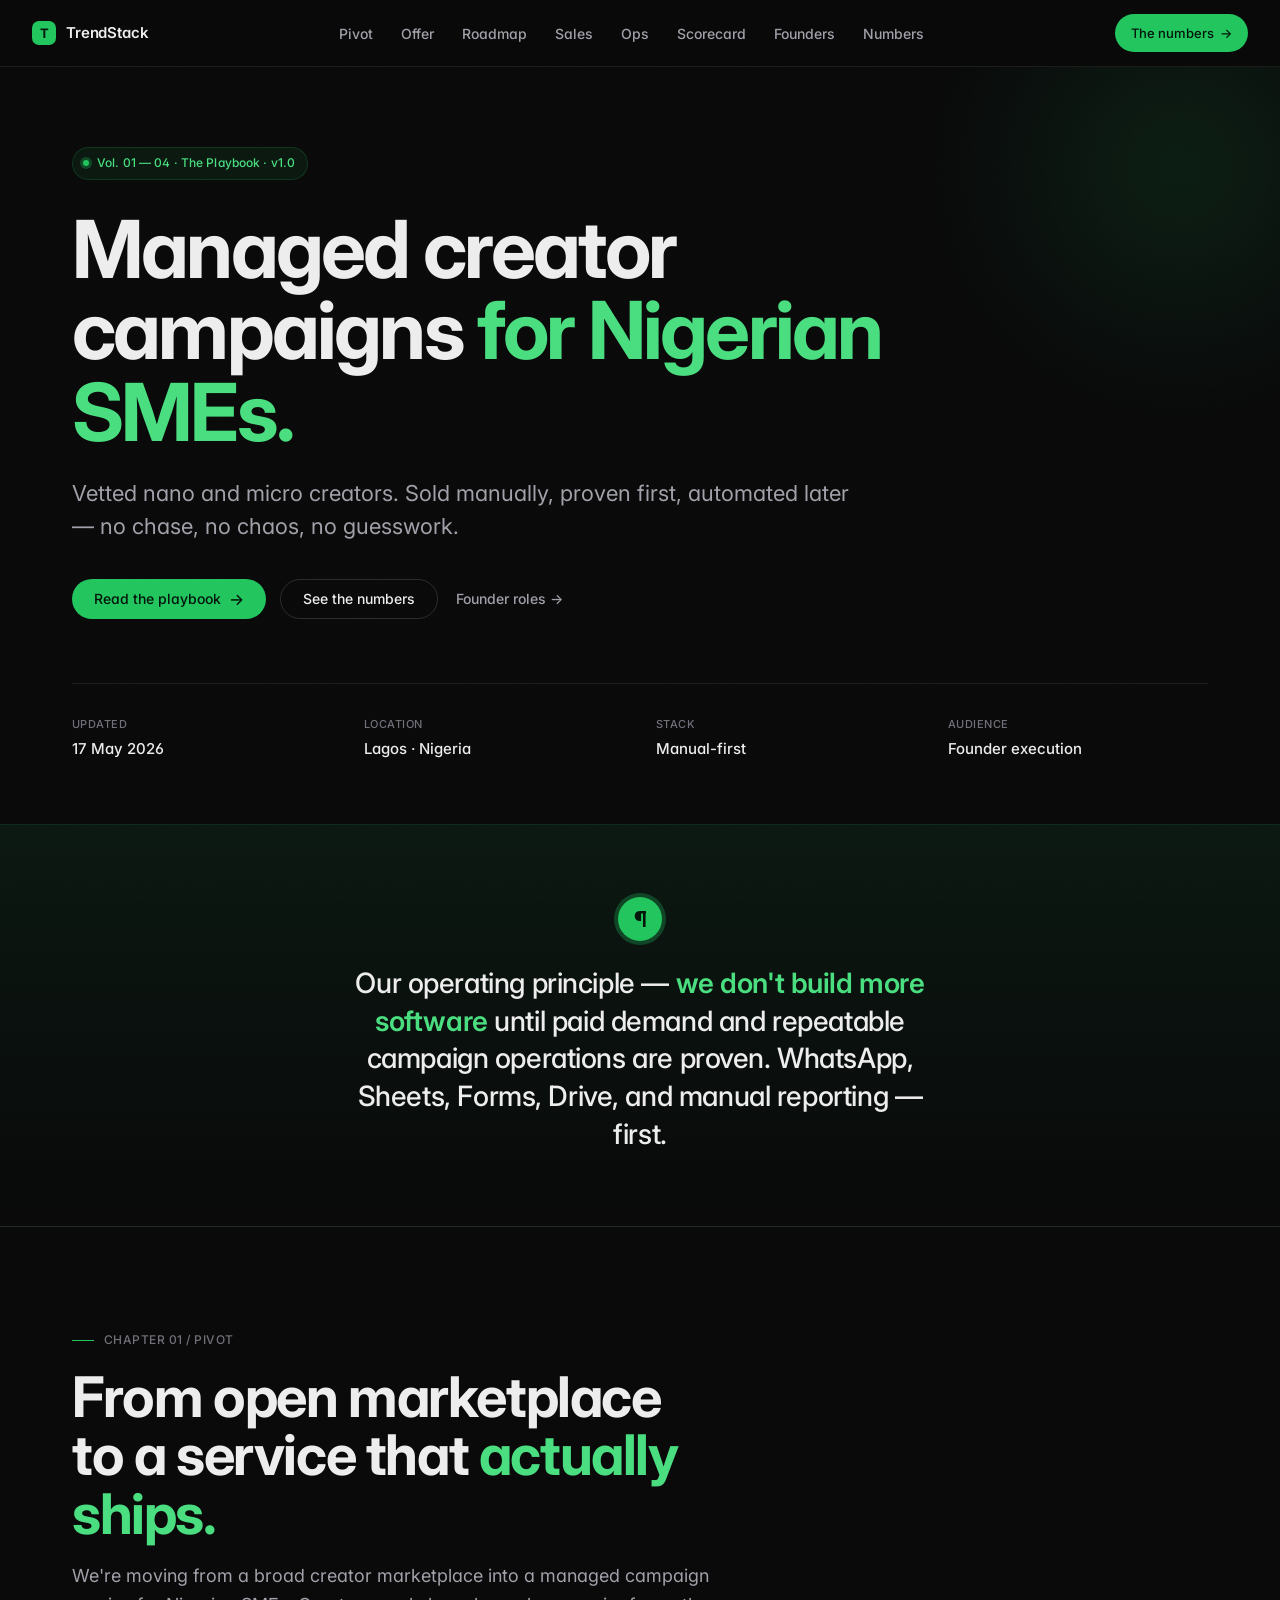
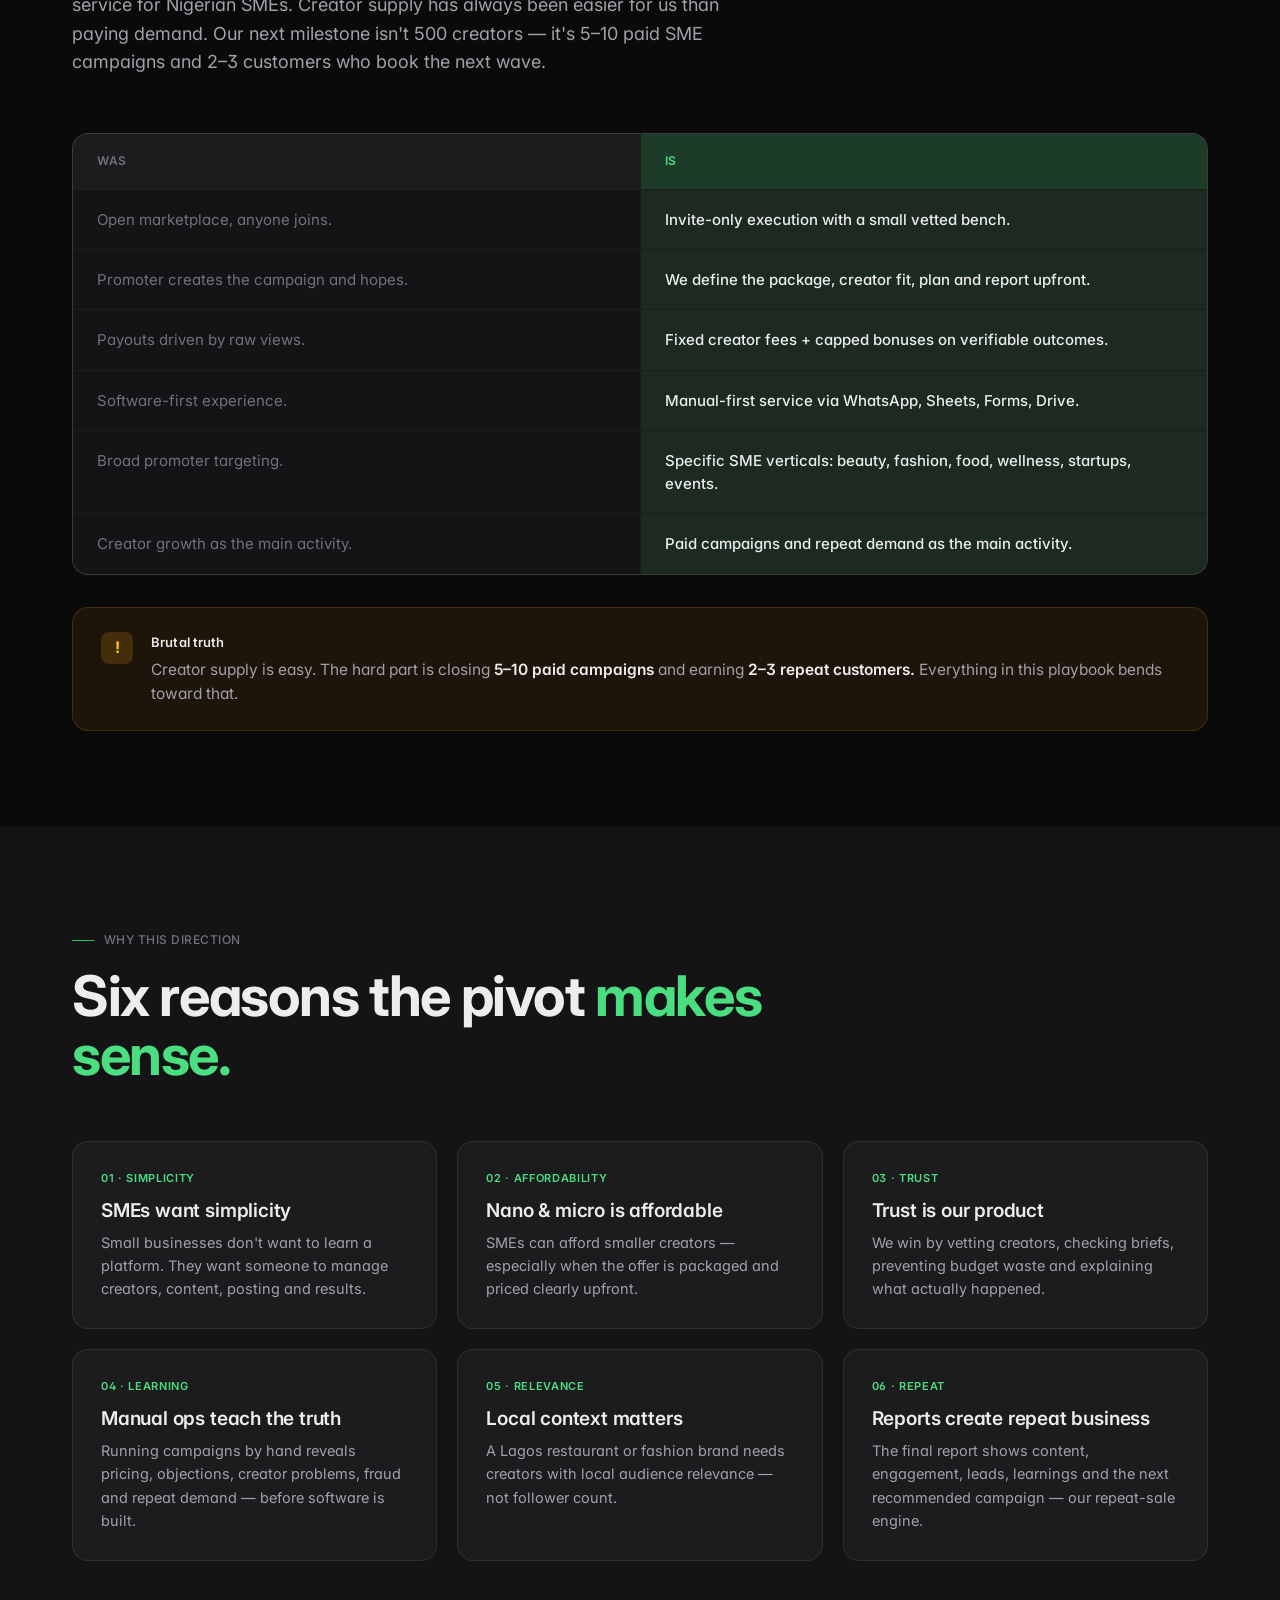
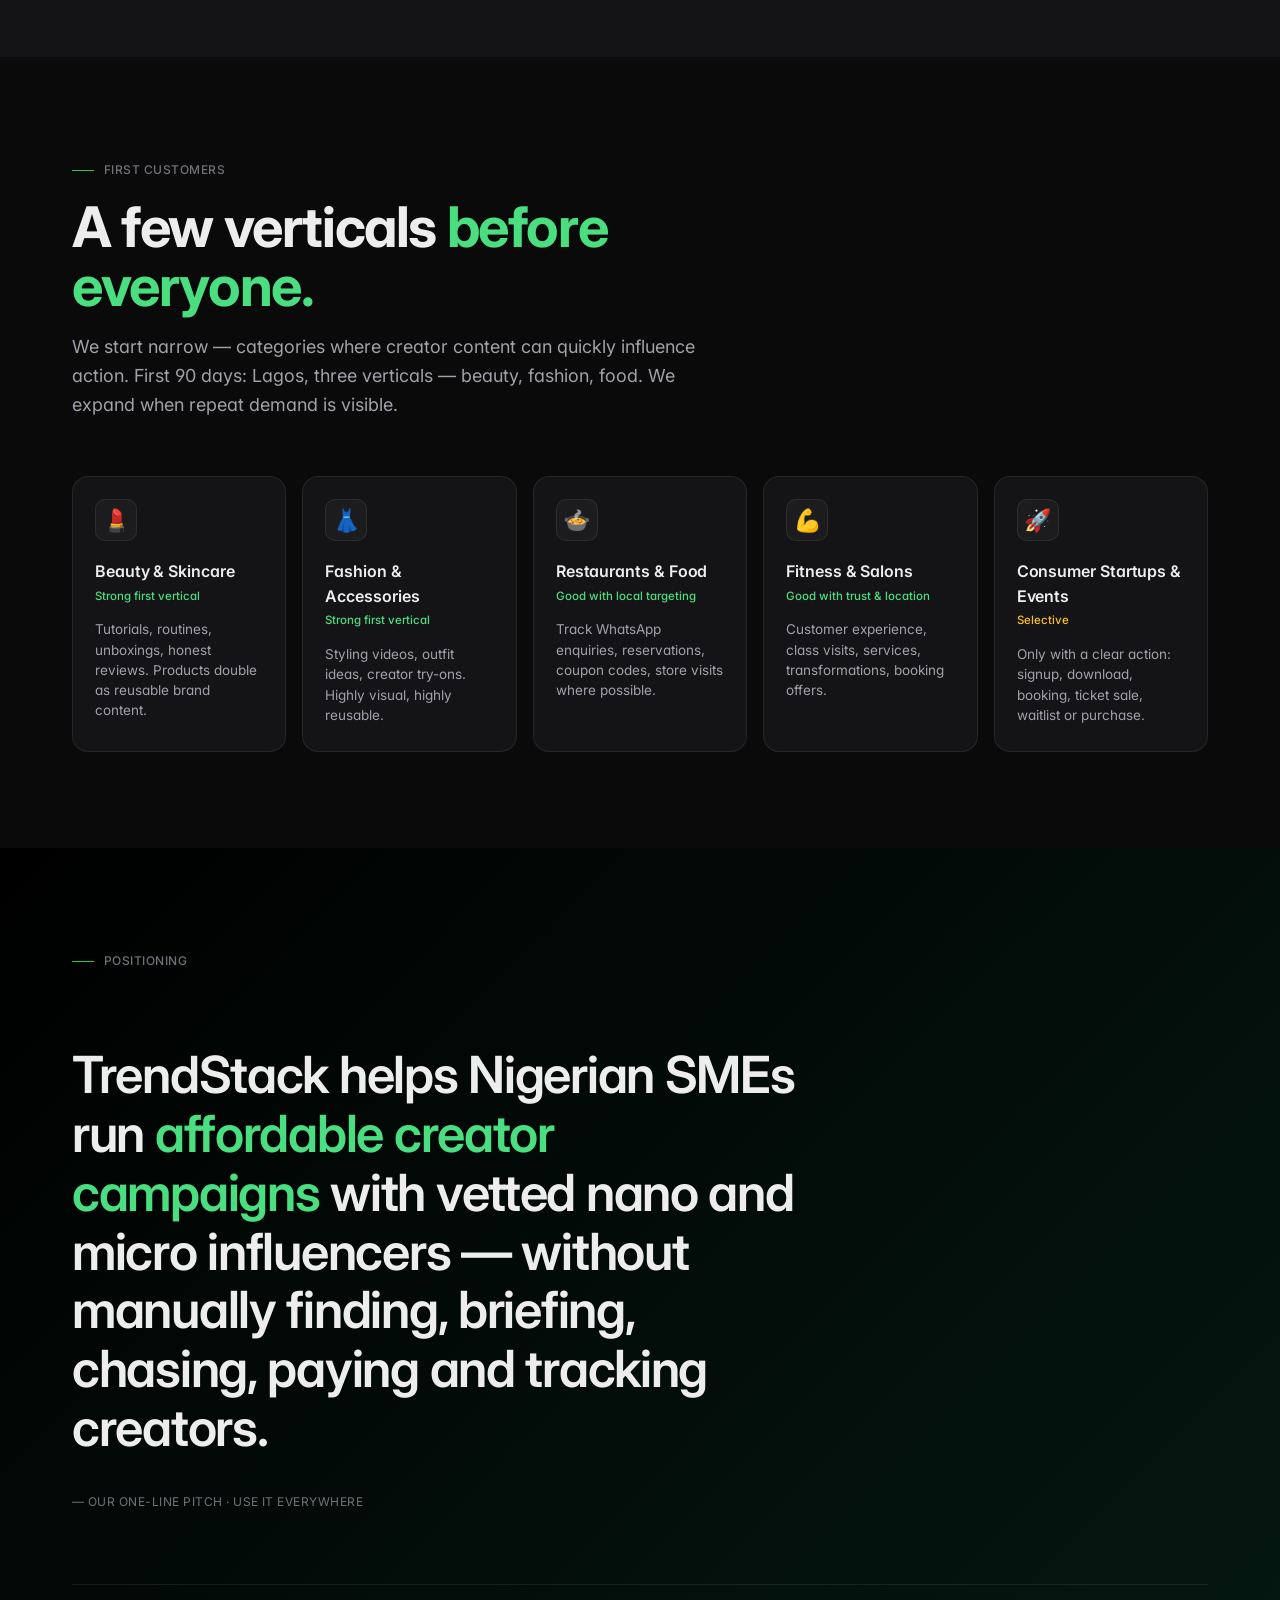
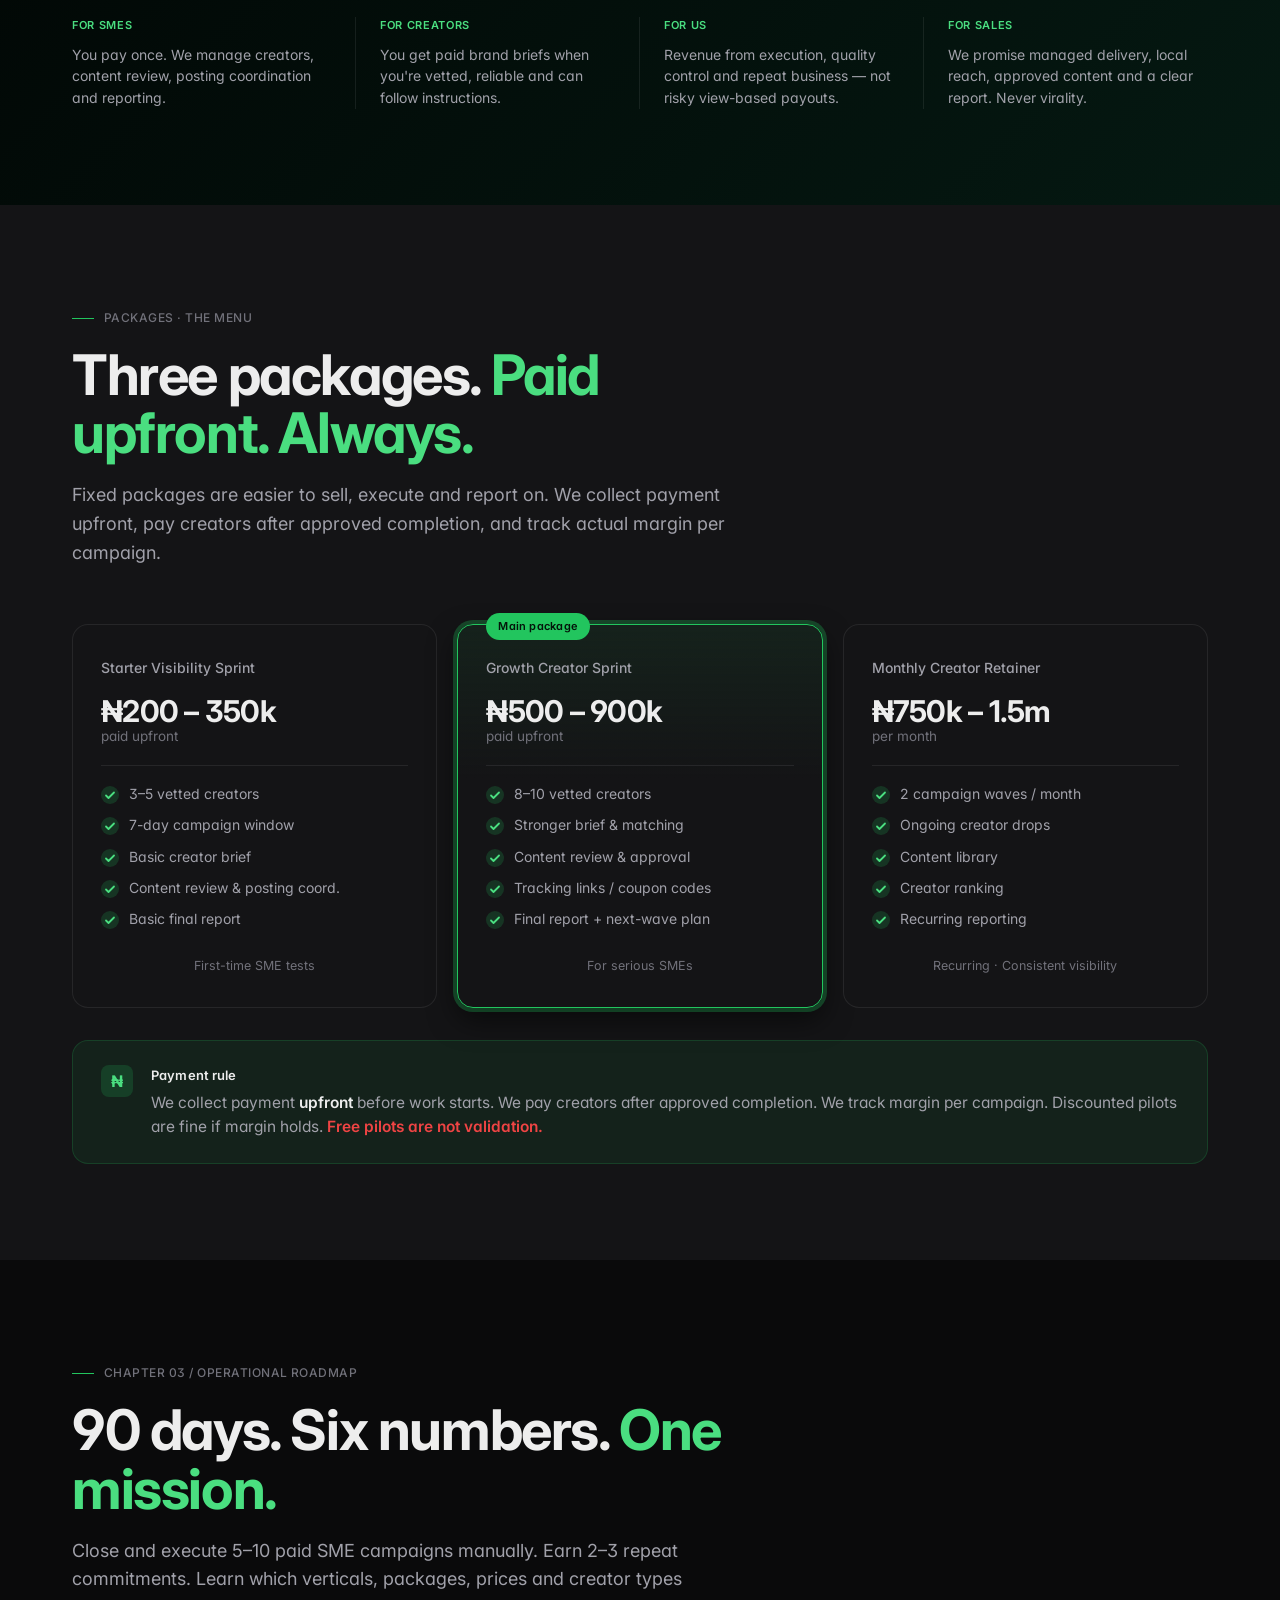
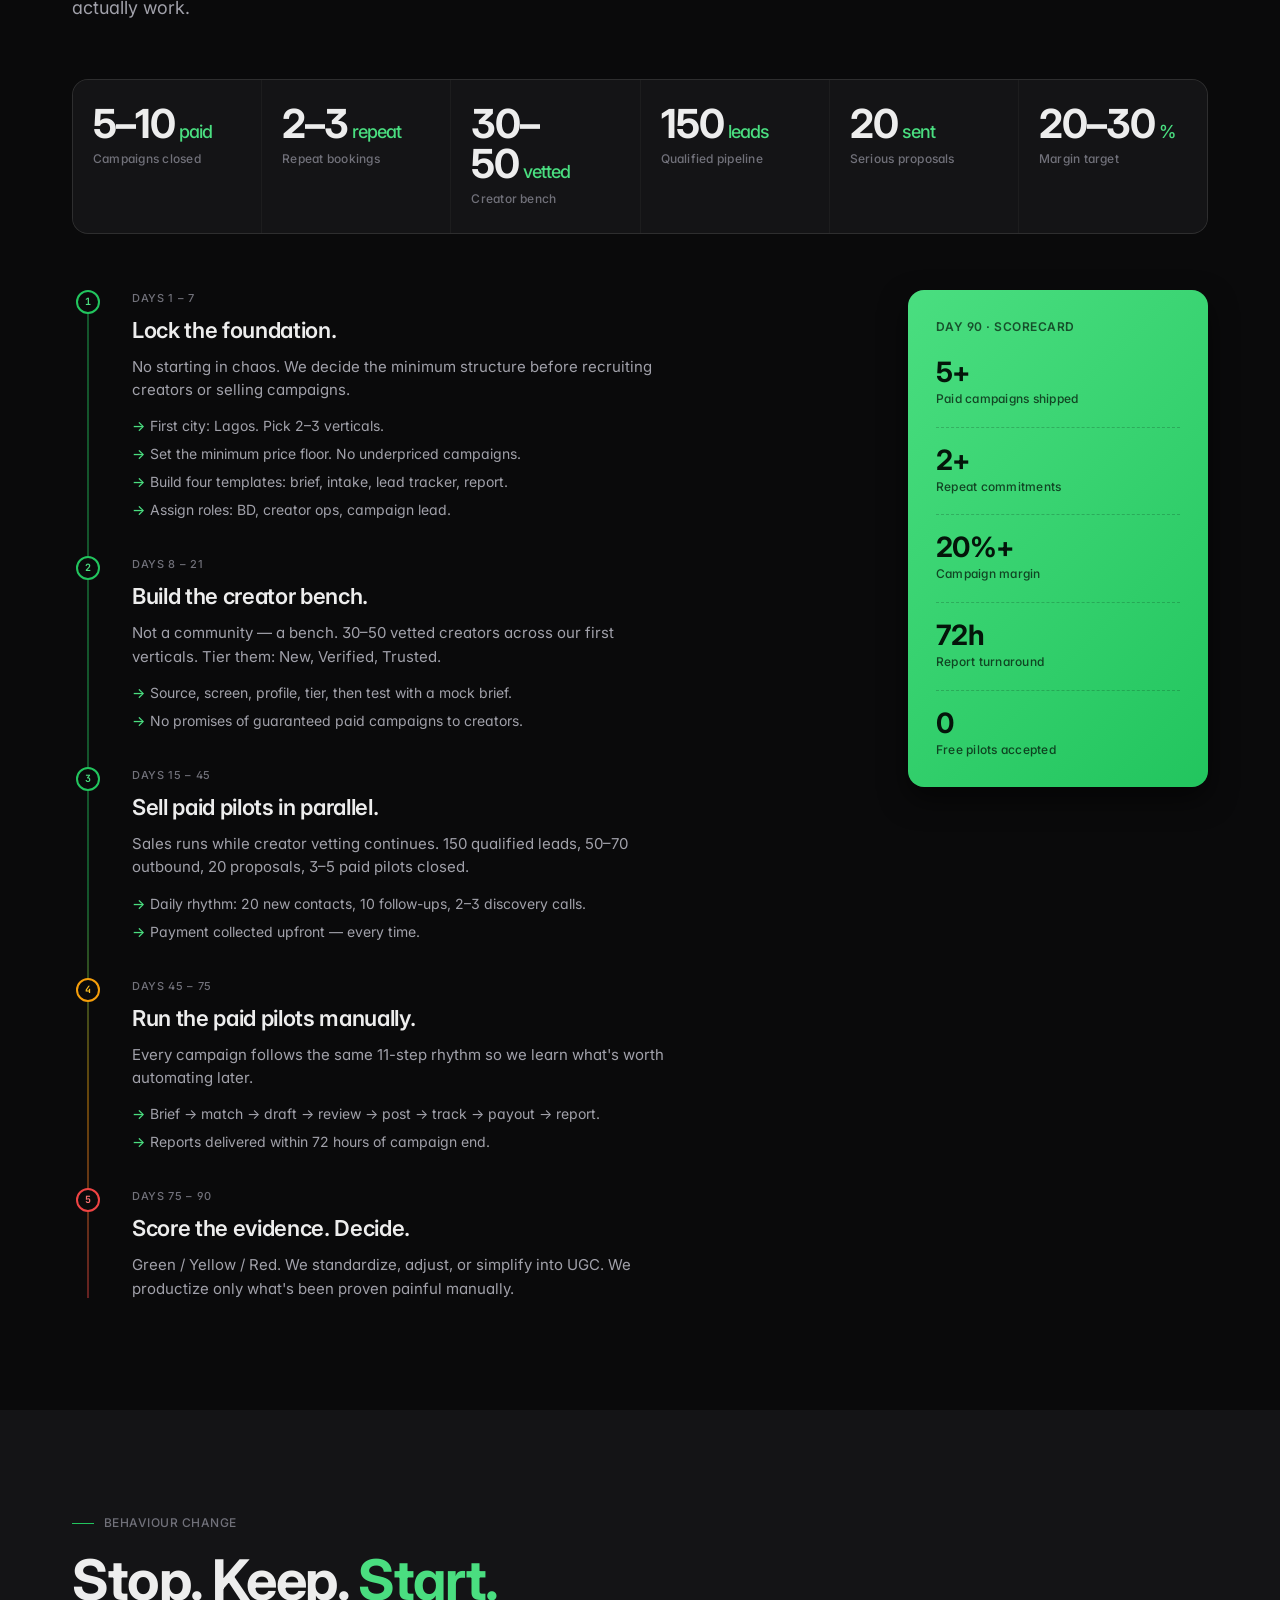
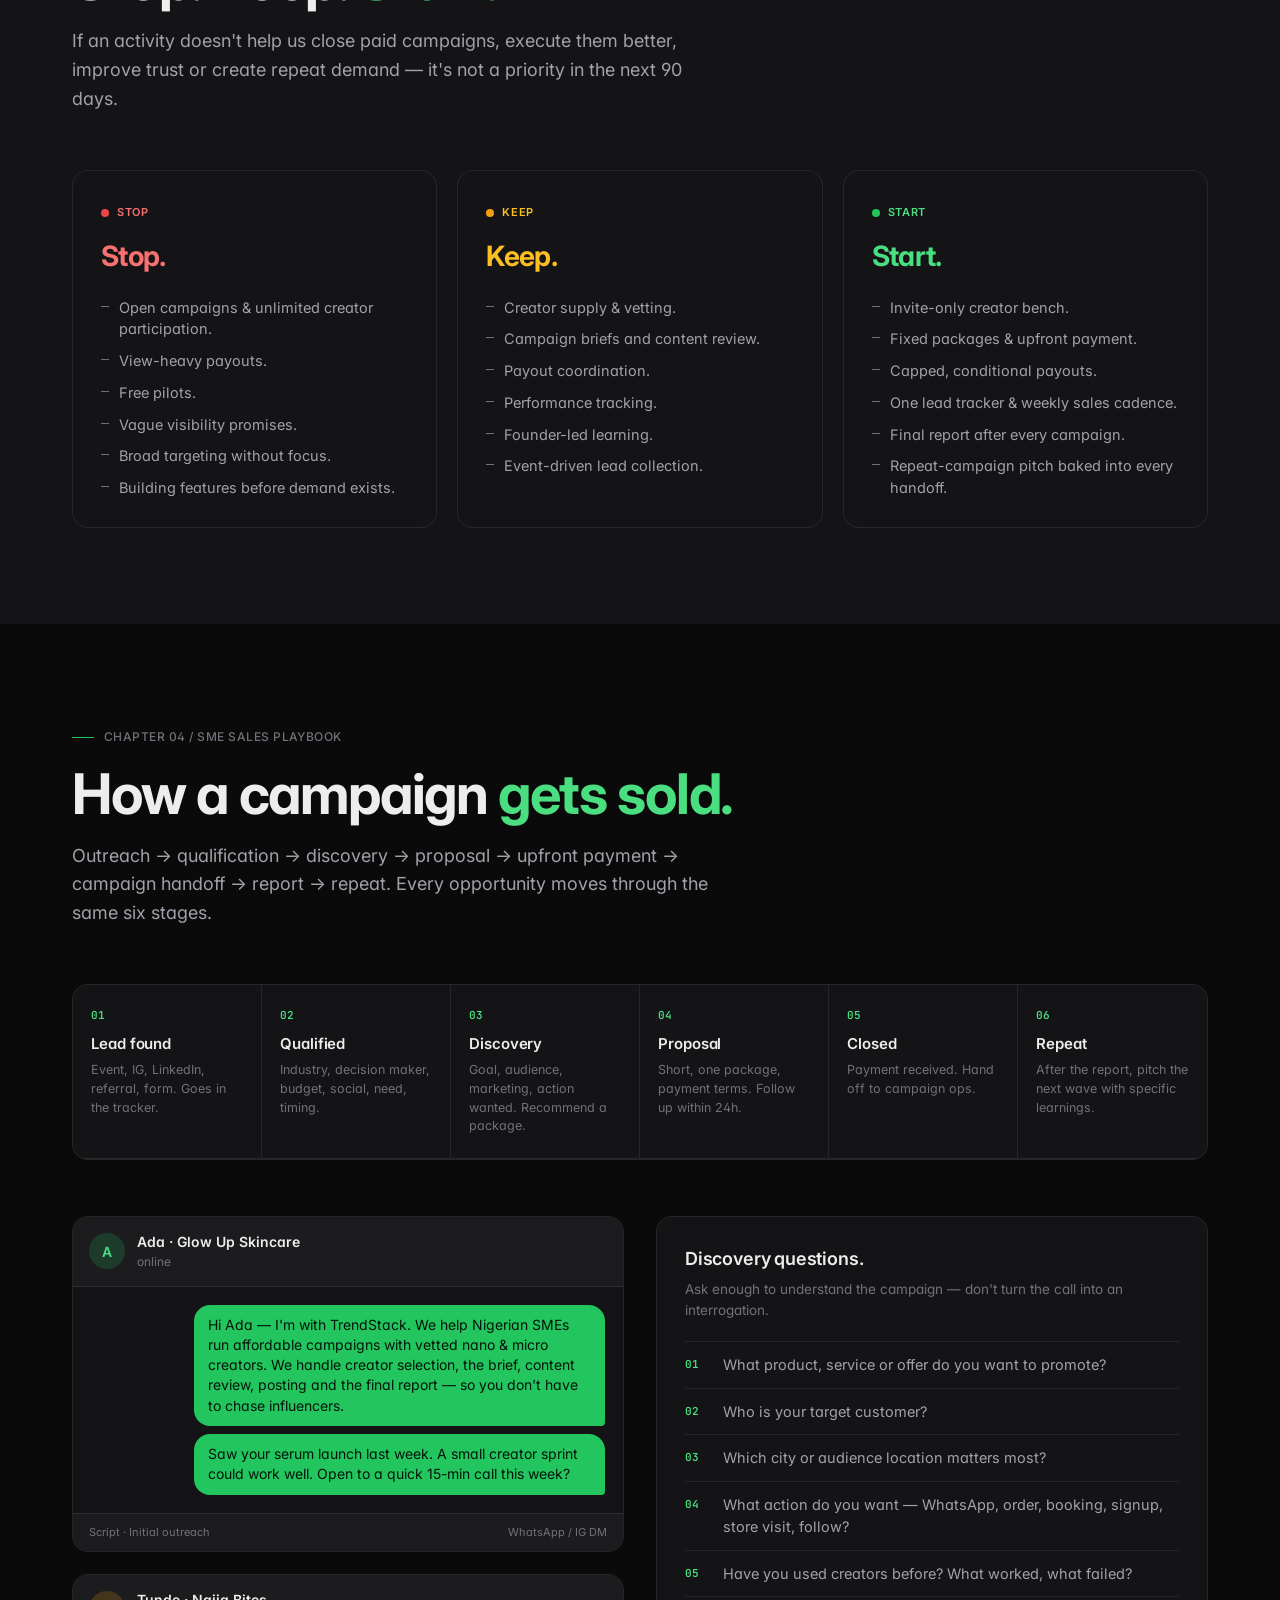
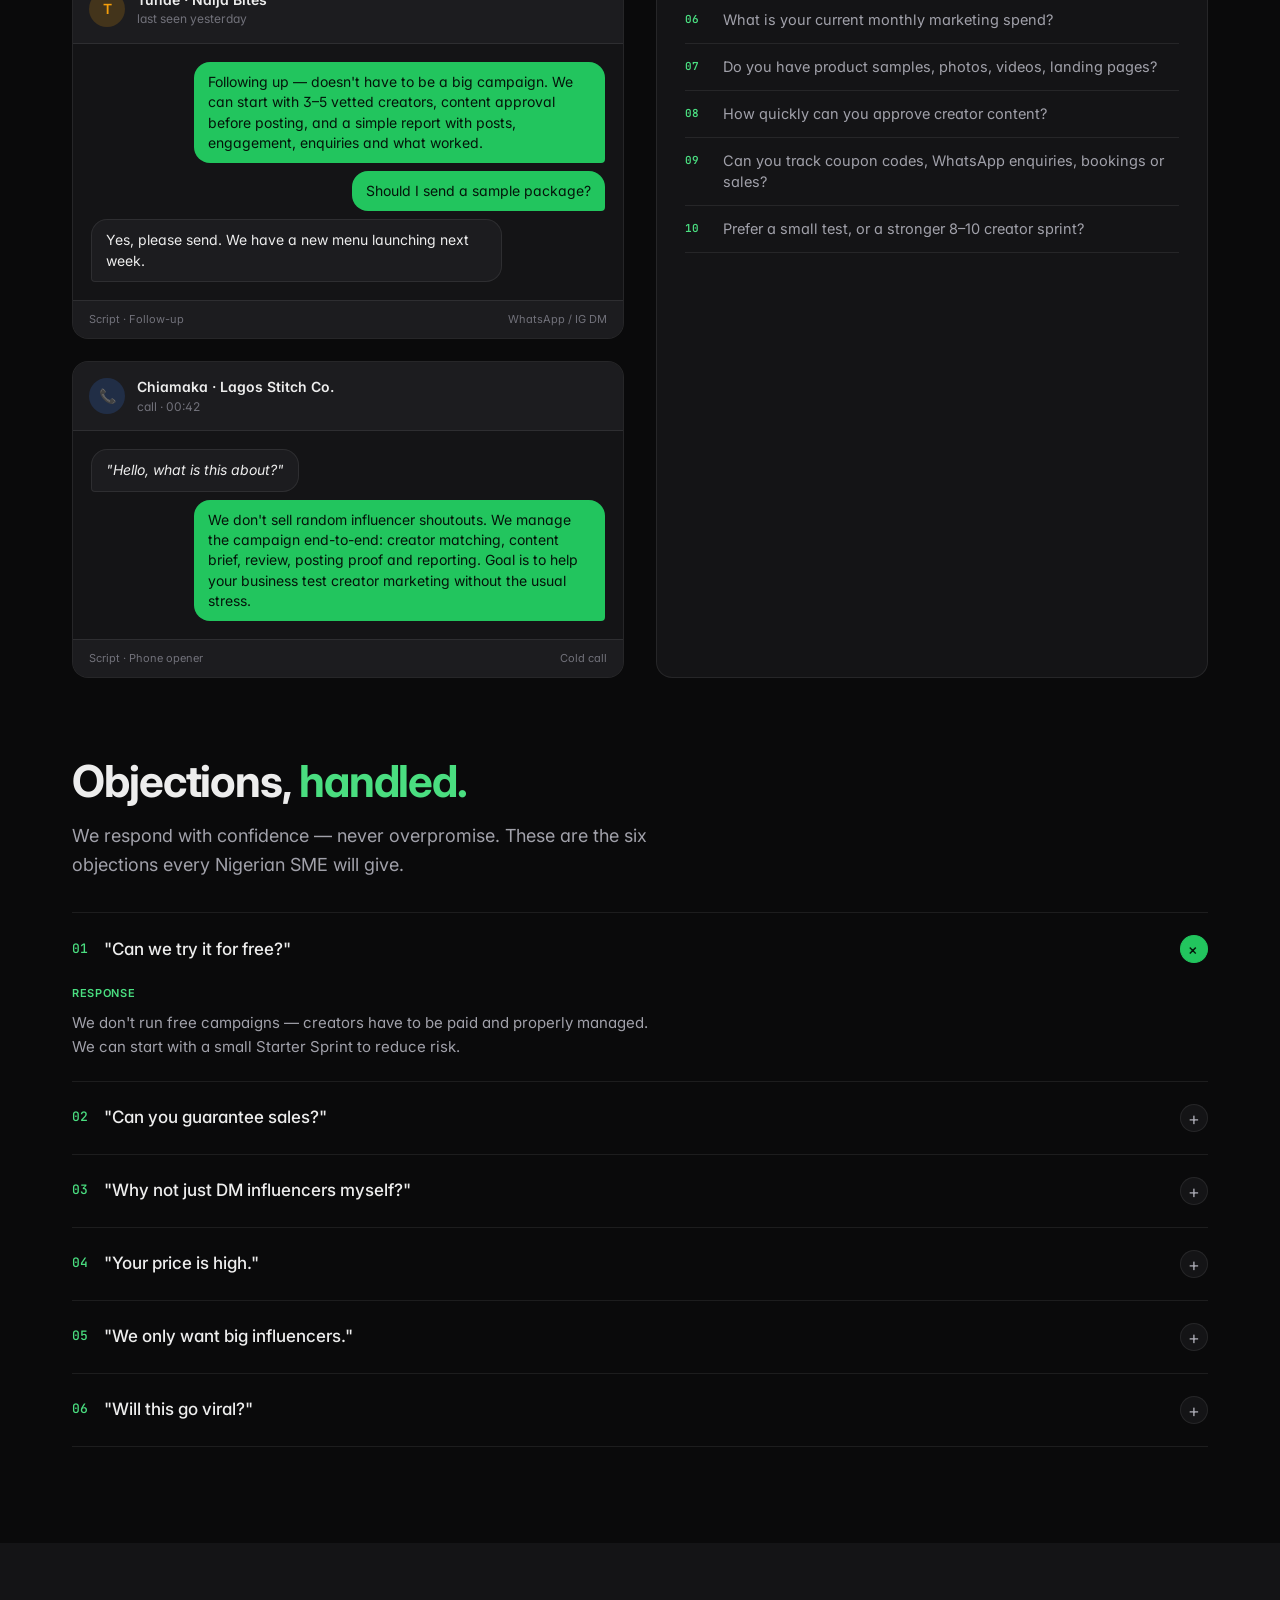
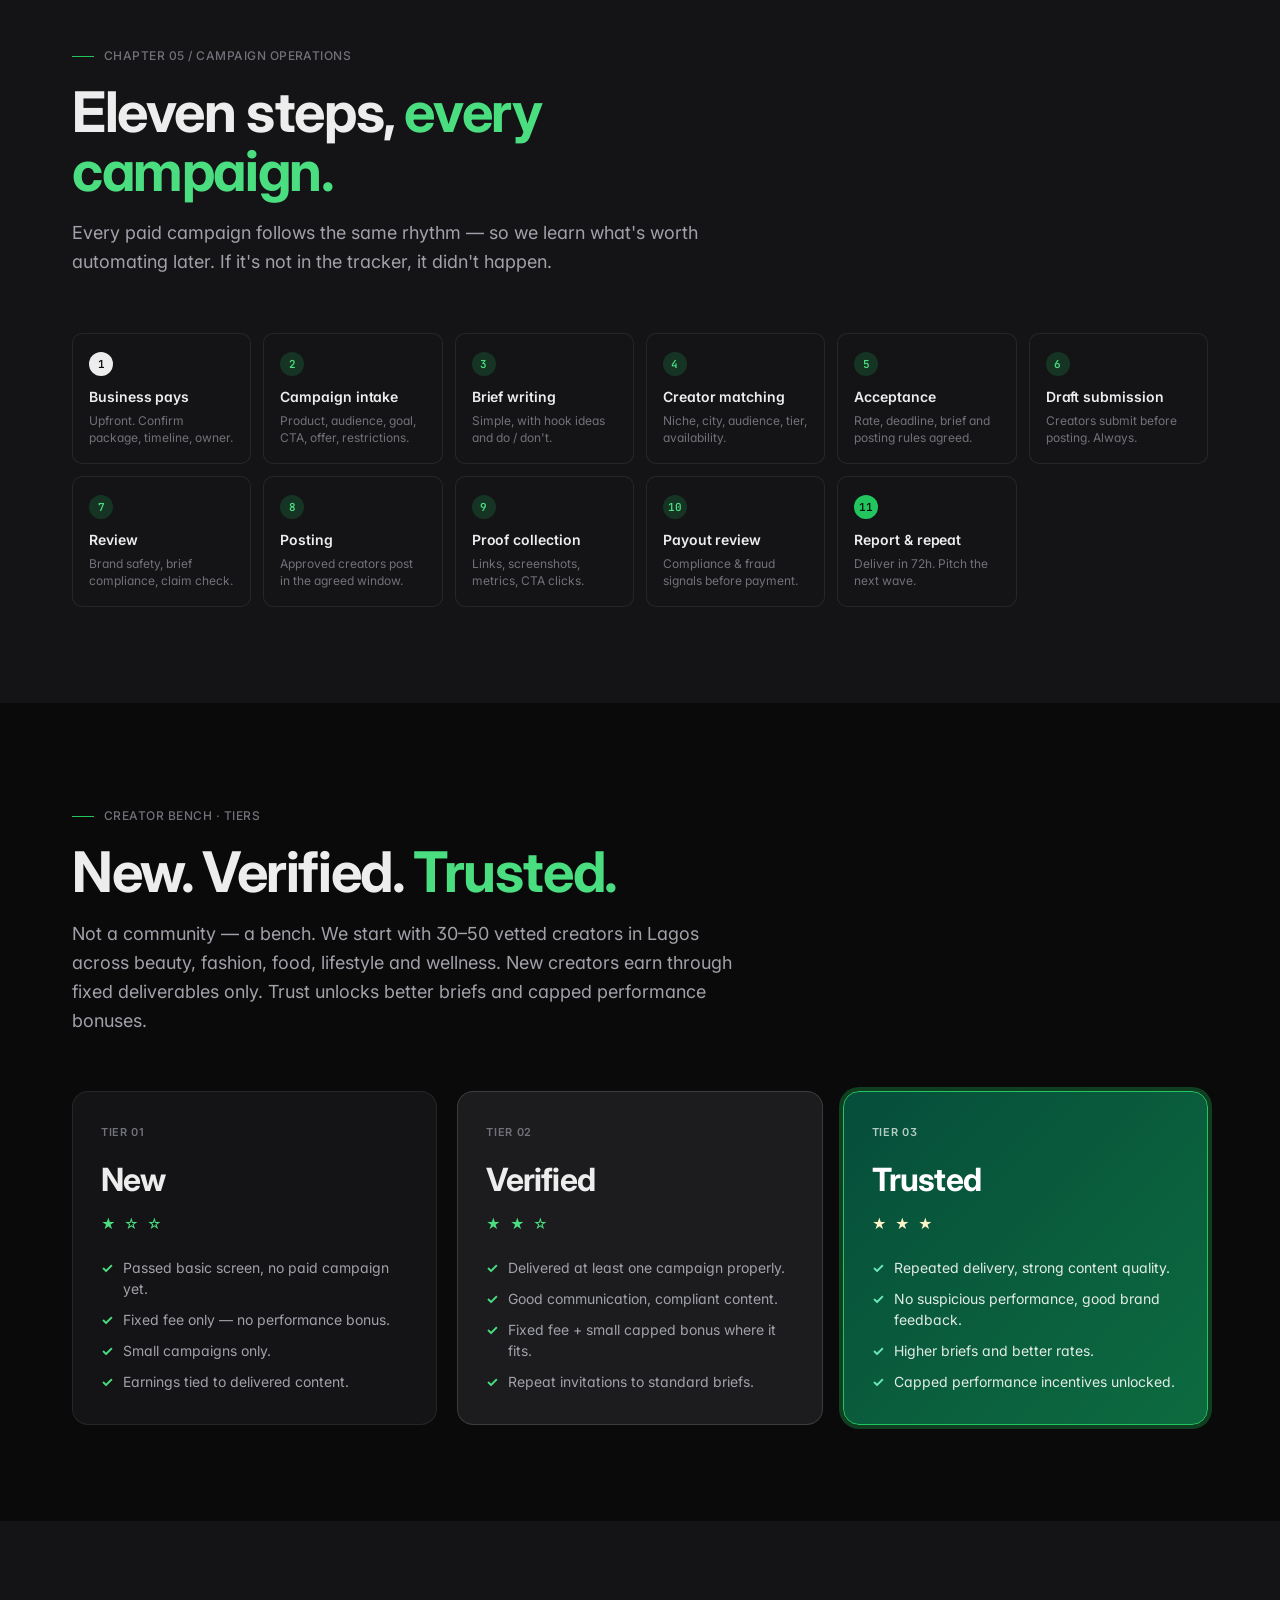
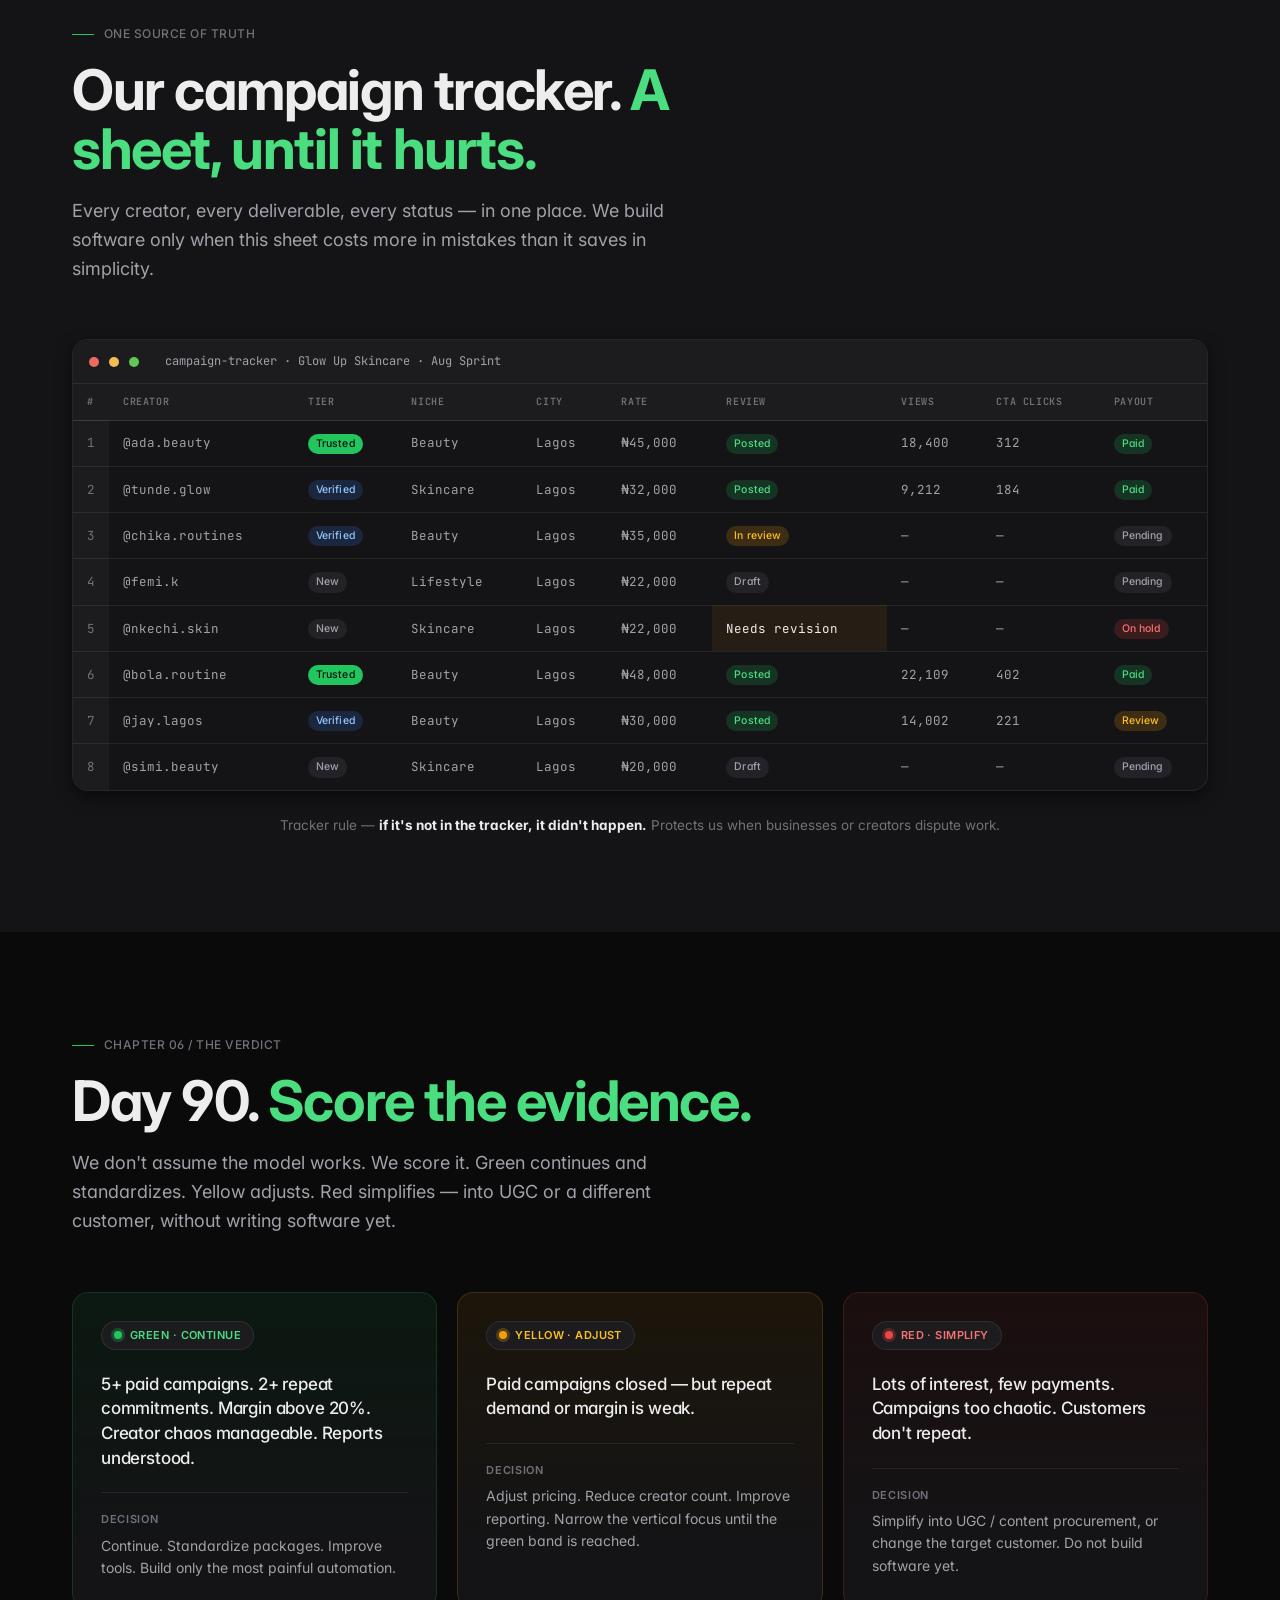
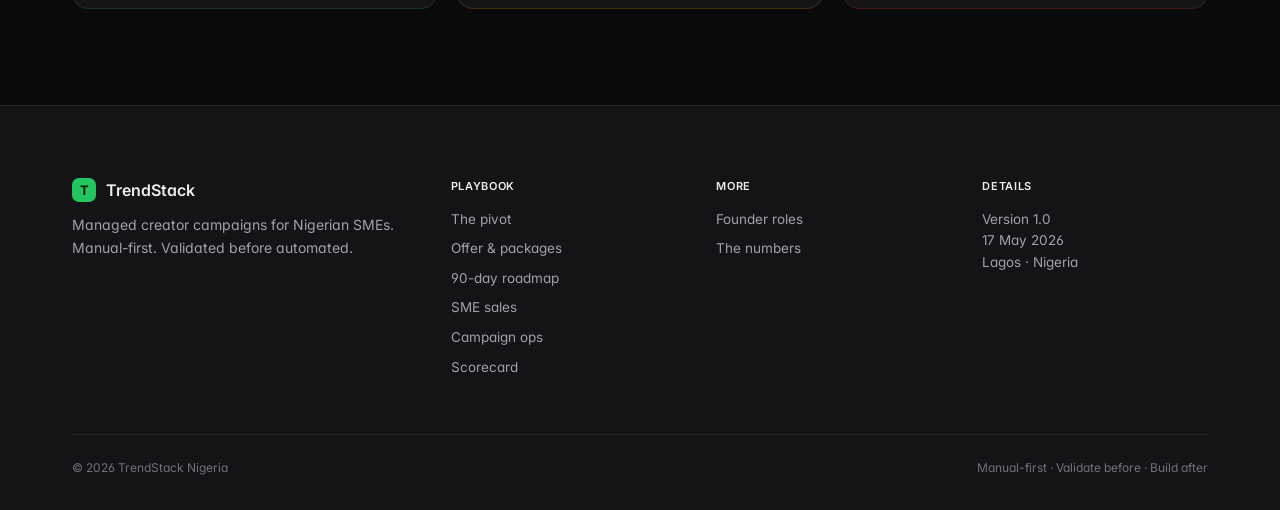
==== commit dbcc82e6: "update content" ====
--- a/trendstack-site/index.html
+++ b/trendstack-site/index.html
@@ -3,117 +3,92 @@
 <head>
 <meta charset="UTF-8" />
 <meta name="viewport" content="width=device-width, initial-scale=1.0" />
-<title>TrendStack Nigeria — The Playbook</title>
+<title>TrendStack — The Playbook</title>
 <meta name="description" content="Our managed nano/micro-influencer campaign service for Nigerian SMEs. Strategy, sales motion, campaign ops — distilled." />
 <link rel="preconnect" href="https://fonts.googleapis.com" />
 <link rel="preconnect" href="https://fonts.gstatic.com" crossorigin />
 <link
-  href="https://fonts.googleapis.com/css2?family=Fraunces:ital,opsz,wght,SOFT@0,9..144,300..900,0..100;1,9..144,300..900,0..100&family=DM+Sans:ital,opsz,wght@0,9..40,300..700;1,9..40,300..700&family=JetBrains+Mono:wght@400;500;600&display=swap"
+  href="https://fonts.googleapis.com/css2?family=Inter:wght@400;500;600;700&family=JetBrains+Mono:wght@400;500;600&display=swap"
   rel="stylesheet"
 />
 <link rel="stylesheet" href="styles.css" />
 </head>
 <body>
 
-<div class="scroll-progress" id="scrollProgress"></div>
-
-<!-- TOP NAV -->
-<header class="top-nav">
-  <div class="top-nav-inner">
-    <a href="#top" class="brand">
-      <span class="brand-mark"></span>
-      TrendStack Nigeria
+<!-- NAV -->
+<header class="nav">
+  <div class="nav-inner">
+    <a href="#top" class="nav-brand">
+      <span class="nav-brand-mark"></span>
+      TrendStack
     </a>
-    <ul class="nav-links">
-      <li><a href="#pivot" data-num="01">Pivot</a></li>
-      <li><a href="#offer" data-num="02">Offer</a></li>
-      <li><a href="#roadmap" data-num="03">Roadmap</a></li>
-      <li><a href="#sales" data-num="04">Sales</a></li>
-      <li><a href="#ops" data-num="05">Ops</a></li>
-      <li><a href="#scorecard" data-num="06">Scorecard</a></li>
-      <li><a href="founders.html" data-num="07">Founders</a></li>
-      <li><a href="economics.html" data-num="08">Numbers</a></li>
-    </ul>
-    <a href="economics.html" class="nav-cta">The numbers →</a>
+    <nav>
+      <ul class="nav-links">
+        <li><a href="#pivot">Pivot</a></li>
+        <li><a href="#offer">Offer</a></li>
+        <li><a href="#roadmap">Roadmap</a></li>
+        <li><a href="#sales">Sales</a></li>
+        <li><a href="#ops">Ops</a></li>
+        <li><a href="#scorecard">Scorecard</a></li>
+        <li><a href="founders.html">Founders</a></li>
+        <li><a href="economics.html">Numbers</a></li>
+      </ul>
+    </nav>
+    <a href="economics.html" class="nav-cta">The numbers <span class="arrow">→</span></a>
   </div>
 </header>
 
-<!-- COVER -->
-<section class="cover" id="top">
-  <div class="container">
-    <div class="cover-grid">
-      <div class="cover-meta">
-        <div class="cover-meta-block">
-          <span>Vol. 01 — 04</span>
-          <span>The Playbook</span>
-        </div>
-        <div class="cover-meta-block">
-          <span>17 May 2026</span>
-          <span>Version 1.0</span>
-        </div>
-        <div class="cover-meta-block">
-          <span>Lagos · Nigeria</span>
-          <span>Manual-first</span>
-        </div>
-        <div class="cover-meta-block">
-          <span>For</span>
-          <span>Founder execution</span>
-        </div>
-      </div>
-
-      <div class="cover-title-row">
-        <div>
-          <h1 class="cover-title">
-            <span class="word">TrendStack</span><br />
-            <span class="word italic">Nigeria.</span>
-          </h1>
-        </div>
-        <p class="cover-subtitle">
-          A managed nano &amp; micro-influencer campaign service for Nigerian
-          SMEs — sold manually, proven first, automated later.
-        </p>
-      </div>
-
-      <div class="cover-bottom">
-        <p class="cover-blurb">
-          Not a marketplace. A service. <strong>We help small Nigerian
-          businesses run affordable creator campaigns</strong> with vetted
-          nano and micro influencers — without the chase, the chaos, the
-          guesswork. Inside: our pivot, our 90-day plan, our SME sales
-          motion, and the campaign ops that make it repeatable.
-        </p>
-        <div class="cover-toc">
-          <div class="cover-toc-label">Inside the playbook</div>
-          <ul class="cover-toc-list">
-            <li><a href="#pivot"><span class="num">01</span> The pivot</a></li>
-            <li><a href="#offer"><span class="num">02</span> Offer &amp; packages</a></li>
-            <li><a href="#roadmap"><span class="num">03</span> 90-day roadmap</a></li>
-            <li><a href="#sales"><span class="num">04</span> SME sales</a></li>
-            <li><a href="#ops"><span class="num">05</span> Campaign ops</a></li>
-            <li><a href="#scorecard"><span class="num">06</span> Scorecard</a></li>
-          </ul>
-        </div>
-      </div>
-    </div>
-  </div>
-
-  <div class="scroll-cue">
-    <span>Scroll</span>
-    <span class="scroll-cue-line"></span>
-    <span>00 / 06</span>
+<!-- HERO -->
+<section class="hero" id="top">
+  <div class="container">
+    <div class="hero-eyebrow">
+      <span class="hero-eyebrow-dot"></span>
+      Vol. 01 — 04 · The Playbook · v1.0
+    </div>
+    <h1 class="hero-title">
+      Managed creator campaigns <em>for Nigerian SMEs.</em>
+    </h1>
+    <p class="hero-subtitle">
+      Vetted nano and micro creators. Sold manually, proven first,
+      automated later — no chase, no chaos, no guesswork.
+    </p>
+    <div class="hero-actions">
+      <a href="#pivot" class="btn btn-primary">Read the playbook <span class="arrow">→</span></a>
+      <a href="economics.html" class="btn btn-secondary">See the numbers</a>
+      <a href="founders.html" class="btn btn-ghost">Founder roles →</a>
+    </div>
+
+    <div class="hero-meta">
+      <div class="hero-meta-block">
+        <span class="hero-meta-label">Updated</span>
+        <span class="hero-meta-value">17 May 2026</span>
+      </div>
+      <div class="hero-meta-block">
+        <span class="hero-meta-label">Location</span>
+        <span class="hero-meta-value">Lagos · Nigeria</span>
+      </div>
+      <div class="hero-meta-block">
+        <span class="hero-meta-label">Stack</span>
+        <span class="hero-meta-value">Manual-first</span>
+      </div>
+      <div class="hero-meta-block">
+        <span class="hero-meta-label">Audience</span>
+        <span class="hero-meta-value">Founder execution</span>
+      </div>
+    </div>
   </div>
 </section>
 
 <!-- PRINCIPLE -->
-<section class="principle">
+<section class="principle-section">
   <div class="container">
     <div class="principle-inner">
       <div class="principle-mark">¶</div>
       <p class="principle-text">
         Our operating principle —
-        <strong>we do not build more software</strong> until paid demand
+        <strong>we don't build more software</strong> until paid demand
         and repeatable campaign operations are proven. WhatsApp, Sheets,
-        Forms, Drive and manual reporting first.
+        Forms, Drive, and manual reporting — first.
       </p>
     </div>
   </div>
@@ -122,12 +97,9 @@
 <!-- 01 PIVOT -->
 <section id="pivot">
   <div class="container">
-    <div class="reveal">
-      <div class="section-tag">Chapter 01 / Pivot Strategy</div>
-      <h2 class="section-title">
-        From open marketplace<br />
-        to a service that <em>actually ships.</em>
-      </h2>
+    <div class="section-head reveal">
+      <div class="section-tag">Chapter 01 / Pivot</div>
+      <h2 class="section-title">From open marketplace<br />to a service that <em>actually ships.</em></h2>
       <p class="section-lede">
         We're moving from a broad creator marketplace into a managed
         campaign service for Nigerian SMEs. Creator supply has always
@@ -137,121 +109,100 @@
       </p>
     </div>
 
-    <div class="pivot-grid reveal">
-      <div class="pivot-col-head from">
-        <span class="label">Was</span>
-        <span class="word">From</span>
-      </div>
-      <div class="pivot-col-head to">
-        <span class="label">Is</span>
-        <span class="word">To</span>
-      </div>
-
-      <div class="pivot-row">
-        <div class="pivot-cell from">Open marketplace, anyone joins.</div>
-        <div class="pivot-cell to">Invite-only execution with a small vetted bench.</div>
-      </div>
-      <div class="pivot-row">
-        <div class="pivot-cell from">Promoter creates the campaign and hopes.</div>
-        <div class="pivot-cell to">We define the package, creator fit, plan and report upfront.</div>
-      </div>
-      <div class="pivot-row">
-        <div class="pivot-cell from">Payouts driven by raw views.</div>
-        <div class="pivot-cell to">Fixed creator fees + capped bonuses on verifiable outcomes.</div>
-      </div>
-      <div class="pivot-row">
-        <div class="pivot-cell from">Software-first experience.</div>
-        <div class="pivot-cell to">Manual-first service via WhatsApp, Sheets, Forms, Drive.</div>
-      </div>
-      <div class="pivot-row">
-        <div class="pivot-cell from">Broad promoter targeting.</div>
-        <div class="pivot-cell to">Specific SME verticals: beauty, fashion, food, wellness, startups, events.</div>
-      </div>
-      <div class="pivot-row">
-        <div class="pivot-cell from">Creator growth as the main activity.</div>
-        <div class="pivot-cell to">Paid campaigns and repeat demand as the main activity.</div>
-      </div>
-    </div>
-
-    <div class="callout reveal">
-      <div class="callout-label">Brutal truth</div>
-      <p class="callout-text">
-        Creator supply is easy. The hard part is closing
-        <strong>5–10 paid campaigns</strong> and earning
-        <strong>2–3 repeat customers.</strong> Everything in this
-        playbook bends toward that.
-      </p>
+    <div class="compare reveal">
+      <div class="compare-head">Was</div>
+      <div class="compare-head to">Is</div>
+
+      <div class="compare-cell from">Open marketplace, anyone joins.</div>
+      <div class="compare-cell to">Invite-only execution with a small vetted bench.</div>
+
+      <div class="compare-cell from">Promoter creates the campaign and hopes.</div>
+      <div class="compare-cell to">We define the package, creator fit, plan and report upfront.</div>
+
+      <div class="compare-cell from">Payouts driven by raw views.</div>
+      <div class="compare-cell to">Fixed creator fees + capped bonuses on verifiable outcomes.</div>
+
+      <div class="compare-cell from">Software-first experience.</div>
+      <div class="compare-cell to">Manual-first service via WhatsApp, Sheets, Forms, Drive.</div>
+
+      <div class="compare-cell from">Broad promoter targeting.</div>
+      <div class="compare-cell to">Specific SME verticals: beauty, fashion, food, wellness, startups, events.</div>
+
+      <div class="compare-cell from">Creator growth as the main activity.</div>
+      <div class="compare-cell to">Paid campaigns and repeat demand as the main activity.</div>
+    </div>
+
+    <div class="callout callout-warning reveal">
+      <div class="callout-icon">!</div>
+      <div class="callout-content">
+        <div class="callout-title">Brutal truth</div>
+        <p class="callout-text">
+          Creator supply is easy. The hard part is closing
+          <strong>5–10 paid campaigns</strong> and earning
+          <strong>2–3 repeat customers.</strong> Everything in this
+          playbook bends toward that.
+        </p>
+      </div>
     </div>
   </div>
 </section>
 
 <!-- WHY IT WORKS -->
-<section class="reasons">
-  <div class="container">
-    <div class="reveal">
+<section class="tinted">
+  <div class="container">
+    <div class="section-head reveal">
       <div class="section-tag">Why this direction</div>
-      <h2 class="section-title">
-        Six reasons the pivot<br />
-        <em>makes sense.</em>
-      </h2>
-    </div>
-    <div class="reasons-grid reveal">
-      <div class="reason">
-        <div class="reason-num">01 / SIMPLICITY</div>
-        <h3 class="reason-title">SMEs want simplicity</h3>
-        <p class="reason-desc">
+      <h2 class="section-title">Six reasons the pivot <em>makes sense.</em></h2>
+    </div>
+    <div class="grid grid-3 reveal">
+      <div class="card">
+        <div class="card-label">01 · Simplicity</div>
+        <h3 class="card-title">SMEs want simplicity</h3>
+        <p class="card-body">
           Small businesses don't want to learn a platform. They want
           someone to manage creators, content, posting and results.
         </p>
       </div>
-      <div class="reason">
-        <div class="reason-num">02 / AFFORDABILITY</div>
-        <h3 class="reason-title">Nano &amp; micro is affordable</h3>
-        <p class="reason-desc">
+      <div class="card">
+        <div class="card-label">02 · Affordability</div>
+        <h3 class="card-title">Nano &amp; micro is affordable</h3>
+        <p class="card-body">
           SMEs can afford smaller creators — especially when the offer
           is packaged and priced clearly upfront.
         </p>
       </div>
-      <div class="reason">
-        <div class="reason-num">03 / TRUST</div>
-        <h3 class="reason-title">Trust is our product</h3>
-        <p class="reason-desc">
+      <div class="card">
+        <div class="card-label">03 · Trust</div>
+        <h3 class="card-title">Trust is our product</h3>
+        <p class="card-body">
           We win by vetting creators, checking briefs, preventing budget
           waste and explaining what actually happened.
         </p>
       </div>
-      <div class="reason">
-        <div class="reason-num">04 / LEARNING</div>
-        <h3 class="reason-title">Manual ops teach the truth</h3>
-        <p class="reason-desc">
+      <div class="card">
+        <div class="card-label">04 · Learning</div>
+        <h3 class="card-title">Manual ops teach the truth</h3>
+        <p class="card-body">
           Running campaigns by hand reveals pricing, objections, creator
           problems, fraud and repeat demand — before software is built.
         </p>
       </div>
-      <div class="reason">
-        <div class="reason-num">05 / RELEVANCE</div>
-        <h3 class="reason-title">Local context matters</h3>
-        <p class="reason-desc">
+      <div class="card">
+        <div class="card-label">05 · Relevance</div>
+        <h3 class="card-title">Local context matters</h3>
+        <p class="card-body">
           A Lagos restaurant or fashion brand needs creators with local
           audience relevance — not follower count.
         </p>
       </div>
-      <div class="reason">
-        <div class="reason-num">06 / REPEAT</div>
-        <h3 class="reason-title">Reports create repeat business</h3>
-        <p class="reason-desc">
+      <div class="card">
+        <div class="card-label">06 · Repeat</div>
+        <h3 class="card-title">Reports create repeat business</h3>
+        <p class="card-body">
           The final report shows content, engagement, leads, learnings
-          and the next recommended campaign. Our repeat-sale engine.
+          and the next recommended campaign — our repeat-sale engine.
         </p>
       </div>
-    </div>
-
-    <div class="pull-quote reveal">
-      <p class="pull-quote-text">
-        <span class="strike">We don't sell virality.</span>
-        We sell <span class="accent">managed execution</span>, vetted
-        creator access, usable content, tracking — and a clear report.
-      </p>
     </div>
   </div>
 </section>
@@ -259,125 +210,93 @@
 <!-- 02 FIRST CUSTOMERS -->
 <section id="offer">
   <div class="container">
-    <div class="reveal">
+    <div class="section-head reveal">
       <div class="section-tag">First customers</div>
-      <h2 class="section-title">
-        A few verticals<br />
-        <em>before everyone.</em>
-      </h2>
+      <h2 class="section-title">A few verticals <em>before everyone.</em></h2>
       <p class="section-lede">
-        We start narrow. Categories where creator content can quickly
+        We start narrow — categories where creator content can quickly
         influence action. First 90 days: Lagos, three verticals — beauty,
         fashion, food. We expand when repeat demand is visible.
       </p>
     </div>
 
-    <div class="verticals-grid reveal">
-      <div class="vertical-card">
-        <div class="vertical-icon" aria-hidden="true">💄</div>
+    <div class="verticals reveal">
+      <div class="vertical">
+        <div class="vertical-icon">💄</div>
         <h3 class="vertical-name">Beauty &amp; Skincare</h3>
         <div class="vertical-priority">Strong first vertical</div>
-        <p class="vertical-desc">
-          Tutorials, routines, unboxings, honest reviews. Products
-          double as reusable brand content.
-        </p>
-      </div>
-      <div class="vertical-card">
-        <div class="vertical-icon" aria-hidden="true">👗</div>
+        <p class="vertical-desc">Tutorials, routines, unboxings, honest reviews. Products double as reusable brand content.</p>
+      </div>
+      <div class="vertical">
+        <div class="vertical-icon">👗</div>
         <h3 class="vertical-name">Fashion &amp; Accessories</h3>
         <div class="vertical-priority">Strong first vertical</div>
-        <p class="vertical-desc">
-          Styling videos, outfit ideas, creator try-ons. Highly visual,
-          highly reusable.
-        </p>
-      </div>
-      <div class="vertical-card">
-        <div class="vertical-icon" aria-hidden="true">🍲</div>
+        <p class="vertical-desc">Styling videos, outfit ideas, creator try-ons. Highly visual, highly reusable.</p>
+      </div>
+      <div class="vertical">
+        <div class="vertical-icon">🍲</div>
         <h3 class="vertical-name">Restaurants &amp; Food</h3>
         <div class="vertical-priority">Good with local targeting</div>
-        <p class="vertical-desc">
-          Track WhatsApp enquiries, reservations, coupon codes and store
-          visits where possible.
-        </p>
-      </div>
-      <div class="vertical-card">
-        <div class="vertical-icon" aria-hidden="true">💪</div>
+        <p class="vertical-desc">Track WhatsApp enquiries, reservations, coupon codes, store visits where possible.</p>
+      </div>
+      <div class="vertical">
+        <div class="vertical-icon">💪</div>
         <h3 class="vertical-name">Fitness &amp; Salons</h3>
         <div class="vertical-priority">Good with trust &amp; location</div>
-        <p class="vertical-desc">
-          Customer experience, class visits, services, transformations,
-          booking offers.
-        </p>
-      </div>
-      <div class="vertical-card">
-        <div class="vertical-icon" aria-hidden="true">🚀</div>
+        <p class="vertical-desc">Customer experience, class visits, services, transformations, booking offers.</p>
+      </div>
+      <div class="vertical">
+        <div class="vertical-icon">🚀</div>
         <h3 class="vertical-name">Consumer Startups &amp; Events</h3>
         <div class="vertical-priority selective">Selective</div>
-        <p class="vertical-desc">
-          Only with a clear action: signup, download, booking, ticket
-          sale, waitlist or purchase.
-        </p>
+        <p class="vertical-desc">Only with a clear action: signup, download, booking, ticket sale, waitlist or purchase.</p>
       </div>
     </div>
   </div>
 </section>
 
 <!-- POSITIONING -->
-<section class="positioning">
-  <div class="container">
-    <div class="reveal">
+<section class="dark">
+  <div class="container">
+    <div class="section-head reveal">
       <div class="section-tag">Positioning</div>
-      <p class="positioning-quote">
-        TrendStack helps Nigerian SMEs run
-        <em>affordable creator campaigns</em> with vetted nano and micro
-        influencers — without manually finding, briefing, chasing,
-        paying and tracking creators.
-      </p>
-      <p class="positioning-attribution">— Our one-line pitch · Use it everywhere</p>
-    </div>
-
-    <div class="audience-grid reveal">
+    </div>
+    <div class="quote-block reveal">
+      <p class="quote">
+        TrendStack helps Nigerian SMEs run <em>affordable creator
+        campaigns</em> with vetted nano and micro influencers — without
+        manually finding, briefing, chasing, paying and tracking creators.
+      </p>
+      <p class="quote-attribution">— Our one-line pitch · Use it everywhere</p>
+    </div>
+
+    <div class="audience reveal">
       <div class="audience-cell">
         <div class="audience-who">For SMEs</div>
-        <p class="audience-promise">
-          You pay once. We manage creators, content review, posting
-          coordination and reporting.
-        </p>
+        <p class="audience-promise">You pay once. We manage creators, content review, posting coordination and reporting.</p>
       </div>
       <div class="audience-cell">
         <div class="audience-who">For creators</div>
-        <p class="audience-promise">
-          You get paid brand briefs when you're vetted, reliable and
-          can follow instructions.
-        </p>
+        <p class="audience-promise">You get paid brand briefs when you're vetted, reliable and can follow instructions.</p>
       </div>
       <div class="audience-cell">
         <div class="audience-who">For us</div>
-        <p class="audience-promise">
-          Revenue from campaign execution, quality control and repeat
-          business — not risky view-based payouts.
-        </p>
+        <p class="audience-promise">Revenue from execution, quality control and repeat business — not risky view-based payouts.</p>
       </div>
       <div class="audience-cell">
         <div class="audience-who">For sales</div>
-        <p class="audience-promise">
-          We promise managed delivery, local reach, approved content and
-          a clear report. Never virality.
-        </p>
+        <p class="audience-promise">We promise managed delivery, local reach, approved content and a clear report. Never virality.</p>
       </div>
     </div>
   </div>
 </section>
 
 <!-- PACKAGES -->
-<section>
-  <div class="container">
-    <div class="reveal">
+<section class="tinted">
+  <div class="container">
+    <div class="section-head reveal">
       <div class="section-tag">Packages · The Menu</div>
-      <h2 class="section-title">
-        Three packages.<br />
-        <em>Paid upfront. Always.</em>
-      </h2>
+      <h2 class="section-title">Three packages. <em>Paid upfront. Always.</em></h2>
       <p class="section-lede">
         Fixed packages are easier to sell, execute and report on. We
         collect payment upfront, pay creators after approved completion,
@@ -385,134 +304,68 @@
       </p>
     </div>
 
-    <div class="receipts reveal">
-      <!-- Starter -->
-      <div class="receipt">
-        <div class="receipt-head">
-          <div class="receipt-brand">TrendStack Nigeria</div>
-          <div class="receipt-sub">Campaign Order · Confirmation</div>
-        </div>
-        <div class="receipt-meta">
-          <span>Order #TS-001</span>
-          <span>NGN</span>
-        </div>
-        <h3 class="receipt-name">Starter Visibility Sprint</h3>
-        <div class="receipt-line">
-          <span class="label">3–5 vetted creators</span>
-          <span class="qty">incl.</span>
-        </div>
-        <div class="receipt-line">
-          <span class="label">7-day campaign window</span>
-          <span class="qty">incl.</span>
-        </div>
-        <div class="receipt-line">
-          <span class="label">Basic creator brief</span>
-          <span class="qty">incl.</span>
-        </div>
-        <div class="receipt-line">
-          <span class="label">Content review &amp; posting coord.</span>
-          <span class="qty">incl.</span>
-        </div>
-        <div class="receipt-line">
-          <span class="label">Basic final report</span>
-          <span class="qty">incl.</span>
-        </div>
-        <div class="receipt-total">
-          <span class="label">Total</span>
-          <span class="amount">₦200 – 350k</span>
-        </div>
-        <div class="receipt-foot">
-          <span class="check">✓</span> Paid upfront · First-time tests
-        </div>
-      </div>
-
-      <!-- Growth - featured -->
-      <div class="receipt featured">
-        <span class="receipt-badge">Main package</span>
-        <div class="receipt-head">
-          <div class="receipt-brand">TrendStack Nigeria</div>
-          <div class="receipt-sub">Campaign Order · Confirmation</div>
-        </div>
-        <div class="receipt-meta">
-          <span>Order #TS-002</span>
-          <span>NGN</span>
-        </div>
-        <h3 class="receipt-name">Growth Creator Sprint</h3>
-        <div class="receipt-line">
-          <span class="label">8–10 vetted creators</span>
-          <span class="qty">incl.</span>
-        </div>
-        <div class="receipt-line">
-          <span class="label">Stronger brief &amp; matching</span>
-          <span class="qty">incl.</span>
-        </div>
-        <div class="receipt-line">
-          <span class="label">Content review &amp; approval</span>
-          <span class="qty">incl.</span>
-        </div>
-        <div class="receipt-line">
-          <span class="label">Tracking links / coupon codes</span>
-          <span class="qty">incl.</span>
-        </div>
-        <div class="receipt-line">
-          <span class="label">Final report + next-wave plan</span>
-          <span class="qty">incl.</span>
-        </div>
-        <div class="receipt-total">
-          <span class="label">Total</span>
-          <span class="amount">₦500 – 900k</span>
-        </div>
-        <div class="receipt-foot">
-          <span class="check">✓</span> Paid upfront · Serious SMEs
-        </div>
-      </div>
-
-      <!-- Retainer -->
-      <div class="receipt">
-        <div class="receipt-head">
-          <div class="receipt-brand">TrendStack Nigeria</div>
-          <div class="receipt-sub">Monthly Subscription · Confirmation</div>
-        </div>
-        <div class="receipt-meta">
-          <span>Order #TS-003</span>
-          <span>NGN / mo.</span>
-        </div>
-        <h3 class="receipt-name">Monthly Creator Retainer</h3>
-        <div class="receipt-line">
-          <span class="label">2 campaign waves per month</span>
-          <span class="qty">incl.</span>
-        </div>
-        <div class="receipt-line">
-          <span class="label">Ongoing creator drops</span>
-          <span class="qty">incl.</span>
-        </div>
-        <div class="receipt-line">
-          <span class="label">Content library</span>
-          <span class="qty">incl.</span>
-        </div>
-        <div class="receipt-line">
-          <span class="label">Creator ranking</span>
-          <span class="qty">incl.</span>
-        </div>
-        <div class="receipt-line">
-          <span class="label">Recurring reporting</span>
-          <span class="qty">incl.</span>
-        </div>
-        <div class="receipt-total">
-          <span class="label">Total</span>
-          <span class="amount">₦750k – 1.5m</span>
-        </div>
-        <div class="receipt-foot">
-          <span class="check">✓</span> Recurring · Consistent visibility
-        </div>
-      </div>
-    </div>
-
-    <div class="payment-rule reveal">
-      <strong>Payment rule —</strong> we collect payment upfront before
-      work starts. We pay creators after approved completion. We track
-      margin per campaign. Discounted pilots are fine if margin holds.
-      <strong style="color:var(--rust)">Free pilots are not validation.</strong>
+    <div class="pricing reveal">
+      <div class="price-card">
+        <div class="price-name">Starter Visibility Sprint</div>
+        <div>
+          <div class="price-amount">₦200 – 350k</div>
+          <div class="price-period">paid upfront</div>
+        </div>
+        <ul class="price-features">
+          <li>3–5 vetted creators</li>
+          <li>7-day campaign window</li>
+          <li>Basic creator brief</li>
+          <li>Content review &amp; posting coord.</li>
+          <li>Basic final report</li>
+        </ul>
+        <div class="price-footnote">First-time SME tests</div>
+      </div>
+
+      <div class="price-card featured">
+        <span class="price-badge">Main package</span>
+        <div class="price-name">Growth Creator Sprint</div>
+        <div>
+          <div class="price-amount">₦500 – 900k</div>
+          <div class="price-period">paid upfront</div>
+        </div>
+        <ul class="price-features">
+          <li>8–10 vetted creators</li>
+          <li>Stronger brief &amp; matching</li>
+          <li>Content review &amp; approval</li>
+          <li>Tracking links / coupon codes</li>
+          <li>Final report + next-wave plan</li>
+        </ul>
+        <div class="price-footnote">For serious SMEs</div>
+      </div>
+
+      <div class="price-card">
+        <div class="price-name">Monthly Creator Retainer</div>
+        <div>
+          <div class="price-amount">₦750k – 1.5m</div>
+          <div class="price-period">per month</div>
+        </div>
+        <ul class="price-features">
+          <li>2 campaign waves / month</li>
+          <li>Ongoing creator drops</li>
+          <li>Content library</li>
+          <li>Creator ranking</li>
+          <li>Recurring reporting</li>
+        </ul>
+        <div class="price-footnote">Recurring · Consistent visibility</div>
+      </div>
+    </div>
+
+    <div class="callout callout-info reveal">
+      <div class="callout-icon">₦</div>
+      <div class="callout-content">
+        <div class="callout-title">Payment rule</div>
+        <p class="callout-text">
+          We collect payment <strong>upfront</strong> before work starts.
+          We pay creators after approved completion. We track margin per
+          campaign. Discounted pilots are fine if margin holds.
+          <strong style="color:var(--danger)">Free pilots are not validation.</strong>
+        </p>
+      </div>
     </div>
   </div>
 </section>
@@ -520,12 +373,9 @@
 <!-- 03 ROADMAP -->
 <section id="roadmap">
   <div class="container">
-    <div class="reveal">
+    <div class="section-head reveal">
       <div class="section-tag">Chapter 03 / Operational Roadmap</div>
-      <h2 class="section-title">
-        90 days. Six numbers.<br />
-        <em>One mission.</em>
-      </h2>
+      <h2 class="section-title">90 days. Six numbers. <em>One mission.</em></h2>
       <p class="section-lede">
         Close and execute 5–10 paid SME campaigns manually. Earn 2–3
         repeat commitments. Learn which verticals, packages, prices and
@@ -533,124 +383,108 @@
       </p>
     </div>
 
-    <div class="metrics-row reveal">
-      <div class="metric">
-        <div class="metric-value">5–10<span class="unit">paid</span></div>
-        <div class="metric-label">Campaigns closed</div>
-      </div>
-      <div class="metric">
-        <div class="metric-value">2–3<span class="unit">repeat</span></div>
-        <div class="metric-label">Repeat bookings</div>
-      </div>
-      <div class="metric">
-        <div class="metric-value">30–50<span class="unit">vetted</span></div>
-        <div class="metric-label">Creator bench</div>
-      </div>
-      <div class="metric">
-        <div class="metric-value">150<span class="unit">leads</span></div>
-        <div class="metric-label">Qualified pipeline</div>
-      </div>
-      <div class="metric">
-        <div class="metric-value">20<span class="unit">sent</span></div>
-        <div class="metric-label">Serious proposals</div>
-      </div>
-      <div class="metric">
-        <div class="metric-value">20–30<span class="unit">%</span></div>
-        <div class="metric-label">Margin target</div>
-      </div>
-    </div>
-
-    <div class="timeline-wrapper" style="margin-top:80px">
-      <div class="timeline reveal">
-        <div class="phase">
-          <div class="phase-dot">1</div>
-          <div class="phase-days">Days 1 – 7</div>
-          <h3 class="phase-title">Lock the foundation.</h3>
-          <p class="phase-desc">
+    <div class="stats reveal" style="margin-bottom: 56px;">
+      <div class="stat">
+        <div class="stat-value">5–10<span class="unit">paid</span></div>
+        <div class="stat-label">Campaigns closed</div>
+      </div>
+      <div class="stat">
+        <div class="stat-value">2–3<span class="unit">repeat</span></div>
+        <div class="stat-label">Repeat bookings</div>
+      </div>
+      <div class="stat">
+        <div class="stat-value">30–50<span class="unit">vetted</span></div>
+        <div class="stat-label">Creator bench</div>
+      </div>
+      <div class="stat">
+        <div class="stat-value">150<span class="unit">leads</span></div>
+        <div class="stat-label">Qualified pipeline</div>
+      </div>
+      <div class="stat">
+        <div class="stat-value">20<span class="unit">sent</span></div>
+        <div class="stat-label">Serious proposals</div>
+      </div>
+      <div class="stat">
+        <div class="stat-value">20–30<span class="unit">%</span></div>
+        <div class="stat-label">Margin target</div>
+      </div>
+    </div>
+
+    <div class="with-aside reveal">
+      <div class="timeline">
+        <div class="timeline-item">
+          <div class="timeline-dot">1</div>
+          <div class="timeline-label">Days 1 – 7</div>
+          <h3 class="timeline-title">Lock the foundation.</h3>
+          <p class="timeline-desc">
             No starting in chaos. We decide the minimum structure before
             recruiting creators or selling campaigns.
           </p>
-          <ul class="phase-bullets">
+          <ul class="timeline-bullets">
             <li>First city: Lagos. Pick 2–3 verticals.</li>
             <li>Set the minimum price floor. No underpriced campaigns.</li>
             <li>Build four templates: brief, intake, lead tracker, report.</li>
             <li>Assign roles: BD, creator ops, campaign lead.</li>
           </ul>
         </div>
-        <div class="phase">
-          <div class="phase-dot">2</div>
-          <div class="phase-days">Days 8 – 21</div>
-          <h3 class="phase-title">Build the creator bench.</h3>
-          <p class="phase-desc">
+        <div class="timeline-item">
+          <div class="timeline-dot">2</div>
+          <div class="timeline-label">Days 8 – 21</div>
+          <h3 class="timeline-title">Build the creator bench.</h3>
+          <p class="timeline-desc">
             Not a community — a bench. 30–50 vetted creators across our
             first verticals. Tier them: New, Verified, Trusted.
           </p>
-          <ul class="phase-bullets">
+          <ul class="timeline-bullets">
             <li>Source, screen, profile, tier, then test with a mock brief.</li>
             <li>No promises of guaranteed paid campaigns to creators.</li>
           </ul>
         </div>
-        <div class="phase">
-          <div class="phase-dot">3</div>
-          <div class="phase-days">Days 15 – 45</div>
-          <h3 class="phase-title">Sell paid pilots in parallel.</h3>
-          <p class="phase-desc">
+        <div class="timeline-item">
+          <div class="timeline-dot">3</div>
+          <div class="timeline-label">Days 15 – 45</div>
+          <h3 class="timeline-title">Sell paid pilots in parallel.</h3>
+          <p class="timeline-desc">
             Sales runs while creator vetting continues. 150 qualified
             leads, 50–70 outbound, 20 proposals, 3–5 paid pilots closed.
           </p>
-          <ul class="phase-bullets">
+          <ul class="timeline-bullets">
             <li>Daily rhythm: 20 new contacts, 10 follow-ups, 2–3 discovery calls.</li>
             <li>Payment collected upfront — every time.</li>
           </ul>
         </div>
-        <div class="phase">
-          <div class="phase-dot">4</div>
-          <div class="phase-days">Days 45 – 75</div>
-          <h3 class="phase-title">Run the paid pilots manually.</h3>
-          <p class="phase-desc">
+        <div class="timeline-item">
+          <div class="timeline-dot">4</div>
+          <div class="timeline-label">Days 45 – 75</div>
+          <h3 class="timeline-title">Run the paid pilots manually.</h3>
+          <p class="timeline-desc">
             Every campaign follows the same 11-step rhythm so we learn
             what's worth automating later.
           </p>
-          <ul class="phase-bullets">
+          <ul class="timeline-bullets">
             <li>Brief → match → draft → review → post → track → payout → report.</li>
             <li>Reports delivered within 72 hours of campaign end.</li>
           </ul>
         </div>
-        <div class="phase">
-          <div class="phase-dot">5</div>
-          <div class="phase-days">Days 75 – 90</div>
-          <h3 class="phase-title">Score the evidence. Decide.</h3>
-          <p class="phase-desc">
+        <div class="timeline-item">
+          <div class="timeline-dot">5</div>
+          <div class="timeline-label">Days 75 – 90</div>
+          <h3 class="timeline-title">Score the evidence. Decide.</h3>
+          <p class="timeline-desc">
             Green / Yellow / Red. We standardize, adjust, or simplify
-            into UGC. We productize only what's been proven painful
-            manually.
+            into UGC. We productize only what's been proven painful manually.
           </p>
         </div>
       </div>
 
-      <aside class="targets-card reveal">
-        <div class="targets-label">Day 90 / Scorecard</div>
+      <aside class="targets">
+        <div class="targets-label">Day 90 · Scorecard</div>
         <ul class="targets-list">
-          <li class="target-item">
-            <div class="target-value">5+</div>
-            <div class="target-name">Paid campaigns shipped</div>
-          </li>
-          <li class="target-item">
-            <div class="target-value">2+</div>
-            <div class="target-name">Repeat commitments</div>
-          </li>
-          <li class="target-item">
-            <div class="target-value">20%+</div>
-            <div class="target-name">Campaign margin</div>
-          </li>
-          <li class="target-item">
-            <div class="target-value">72h</div>
-            <div class="target-name">Report turnaround</div>
-          </li>
-          <li class="target-item">
-            <div class="target-value">0</div>
-            <div class="target-name">Free pilots accepted</div>
-          </li>
+          <li class="target"><div class="target-value">5+</div><div class="target-name">Paid campaigns shipped</div></li>
+          <li class="target"><div class="target-value">2+</div><div class="target-name">Repeat commitments</div></li>
+          <li class="target"><div class="target-value">20%+</div><div class="target-name">Campaign margin</div></li>
+          <li class="target"><div class="target-value">72h</div><div class="target-name">Report turnaround</div></li>
+          <li class="target"><div class="target-value">0</div><div class="target-name">Free pilots accepted</div></li>
         </ul>
       </aside>
     </div>
@@ -658,14 +492,11 @@
 </section>
 
 <!-- STOP / KEEP / START -->
-<section>
-  <div class="container">
-    <div class="reveal">
+<section class="tinted">
+  <div class="container">
+    <div class="section-head reveal">
       <div class="section-tag">Behaviour change</div>
-      <h2 class="section-title">
-        Stop. Keep. Start.<br />
-        <em>The pivot, made real.</em>
-      </h2>
+      <h2 class="section-title">Stop. Keep. <em>Start.</em></h2>
       <p class="section-lede">
         If an activity doesn't help us close paid campaigns, execute
         them better, improve trust or create repeat demand — it's not a
@@ -673,9 +504,9 @@
       </p>
     </div>
 
-    <div class="sks-grid reveal">
-      <div class="sks-col sks-stop">
-        <div class="sks-tag"><span class="dot"></span>Stop</div>
+    <div class="sks reveal">
+      <div class="sks-card sks-stop">
+        <div class="sks-tag">Stop</div>
         <h3 class="sks-title">Stop.</h3>
         <ul class="sks-list">
           <li>Open campaigns &amp; unlimited creator participation.</li>
@@ -686,8 +517,8 @@
           <li>Building features before demand exists.</li>
         </ul>
       </div>
-      <div class="sks-col sks-keep">
-        <div class="sks-tag"><span class="dot"></span>Keep</div>
+      <div class="sks-card sks-keep">
+        <div class="sks-tag">Keep</div>
         <h3 class="sks-title">Keep.</h3>
         <ul class="sks-list">
           <li>Creator supply &amp; vetting.</li>
@@ -698,8 +529,8 @@
           <li>Event-driven lead collection.</li>
         </ul>
       </div>
-      <div class="sks-col sks-start">
-        <div class="sks-tag"><span class="dot"></span>Start</div>
+      <div class="sks-card sks-start">
+        <div class="sks-tag">Start</div>
         <h3 class="sks-title">Start.</h3>
         <ul class="sks-list">
           <li>Invite-only creator bench.</li>
@@ -717,12 +548,9 @@
 <!-- 04 SALES -->
 <section id="sales">
   <div class="container">
-    <div class="reveal">
+    <div class="section-head reveal">
       <div class="section-tag">Chapter 04 / SME Sales Playbook</div>
-      <h2 class="section-title">
-        How a campaign<br />
-        gets <em>sold.</em>
-      </h2>
+      <h2 class="section-title">How a campaign <em>gets sold.</em></h2>
       <p class="section-lede">
         Outreach → qualification → discovery → proposal → upfront payment
         → campaign handoff → report → repeat. Every opportunity moves
@@ -730,244 +558,210 @@
       </p>
     </div>
 
-    <div class="stages reveal">
+    <div class="stages reveal" style="margin-bottom: 56px;">
       <div class="stage">
         <div class="stage-num">01</div>
         <div class="stage-name">Lead found</div>
-        <div class="stage-action">Event, IG, LinkedIn, referral, form. Goes in the tracker.</div>
+        <div class="stage-desc">Event, IG, LinkedIn, referral, form. Goes in the tracker.</div>
       </div>
       <div class="stage">
         <div class="stage-num">02</div>
         <div class="stage-name">Qualified</div>
-        <div class="stage-action">Industry, decision maker, budget, social, need, timing.</div>
+        <div class="stage-desc">Industry, decision maker, budget, social, need, timing.</div>
       </div>
       <div class="stage">
         <div class="stage-num">03</div>
         <div class="stage-name">Discovery</div>
-        <div class="stage-action">Goal, audience, current marketing, action wanted. We recommend a package.</div>
+        <div class="stage-desc">Goal, audience, marketing, action wanted. Recommend a package.</div>
       </div>
       <div class="stage">
         <div class="stage-num">04</div>
         <div class="stage-name">Proposal</div>
-        <div class="stage-action">Short, one package, payment terms. Follow up within 24h.</div>
+        <div class="stage-desc">Short, one package, payment terms. Follow up within 24h.</div>
       </div>
       <div class="stage">
         <div class="stage-num">05</div>
         <div class="stage-name">Closed</div>
-        <div class="stage-action">Payment received. Hand off to campaign ops.</div>
+        <div class="stage-desc">Payment received. Hand off to campaign ops.</div>
       </div>
       <div class="stage">
         <div class="stage-num">06</div>
         <div class="stage-name">Repeat</div>
-        <div class="stage-action">After the report, we pitch the next wave with specific learnings.</div>
-      </div>
-    </div>
-
-    <!-- Chats + discovery -->
-    <div class="sales-grid">
-      <div class="chats-stack reveal">
-
-        <!-- Chat 1 -->
+        <div class="stage-desc">After the report, pitch the next wave with specific learnings.</div>
+      </div>
+    </div>
+
+    <div class="split reveal">
+      <div class="chats">
         <div class="chat">
-          <div class="chat-head">
+          <div class="chat-header">
             <div class="chat-avatar">A</div>
             <div class="chat-info">
-              <div class="chat-name">Ada — Glow Up Skincare</div>
-              <div class="chat-status">online</div>
+              <div class="chat-name">Ada · Glow Up Skincare</div>
+              <div class="chat-meta">online</div>
             </div>
-            <div class="chat-icons">⋮</div>
           </div>
           <div class="chat-body">
-            <div class="bubble out">
+            <div class="chat-bubble out">
               Hi Ada — I'm with TrendStack. We help Nigerian SMEs run
               affordable campaigns with vetted nano &amp; micro creators.
               We handle creator selection, the brief, content review,
               posting and the final report — so you don't have to chase
               influencers.
-              <span class="time">10:24</span>
             </div>
-            <div class="bubble out">
+            <div class="chat-bubble out">
               Saw your serum launch last week. A small creator sprint
               could work well. Open to a quick 15-min call this week?
-              <span class="time">10:24</span>
             </div>
           </div>
-          <div class="chat-foot">
-            <span class="label">Script · Initial outreach</span>
+          <div class="chat-footer">
+            <span>Script · Initial outreach</span>
             <span>WhatsApp / IG DM</span>
           </div>
         </div>
 
-        <!-- Chat 2 -->
         <div class="chat">
-          <div class="chat-head">
-            <div class="chat-avatar" style="background:var(--rust)">T</div>
+          <div class="chat-header">
+            <div class="chat-avatar" style="background:var(--warning-soft);color:var(--warning);">T</div>
             <div class="chat-info">
-              <div class="chat-name">Tunde — Naija Bites</div>
-              <div class="chat-status">last seen yesterday</div>
+              <div class="chat-name">Tunde · Naija Bites</div>
+              <div class="chat-meta">last seen yesterday</div>
             </div>
-            <div class="chat-icons">⋮</div>
           </div>
           <div class="chat-body">
-            <div class="bubble out">
+            <div class="chat-bubble out">
               Following up — doesn't have to be a big campaign. We can
               start with 3–5 vetted creators, content approval before
               posting, and a simple report with posts, engagement,
               enquiries and what worked.
-              <span class="time">14:11</span>
             </div>
-            <div class="bubble out">
-              Should I send a sample package?
-              <span class="time">14:11</span>
-            </div>
-            <div class="bubble in">
-              Yes, please send. We have a new menu launching next week.
-              <span class="time">14:38</span>
+            <div class="chat-bubble out">Should I send a sample package?</div>
+            <div class="chat-bubble in">Yes, please send. We have a new menu launching next week.</div>
+          </div>
+          <div class="chat-footer">
+            <span>Script · Follow-up</span>
+            <span>WhatsApp / IG DM</span>
+          </div>
+        </div>
+
+        <div class="chat">
+          <div class="chat-header">
+            <div class="chat-avatar" style="background:var(--info-soft);color:var(--info);">📞</div>
+            <div class="chat-info">
+              <div class="chat-name">Chiamaka · Lagos Stitch Co.</div>
+              <div class="chat-meta">call · 00:42</div>
             </div>
           </div>
-          <div class="chat-foot">
-            <span class="label">Script · Follow-up after no reply</span>
-            <span>WhatsApp / IG DM</span>
-          </div>
-        </div>
-
-        <!-- Chat 3 -->
-        <div class="chat">
-          <div class="chat-head">
-            <div class="chat-avatar" style="background:var(--gold);color:var(--ink)">📞</div>
-            <div class="chat-info">
-              <div class="chat-name">Chiamaka — Lagos Stitch Co.</div>
-              <div class="chat-status">call · 00:42</div>
-            </div>
-            <div class="chat-icons">⋮</div>
-          </div>
           <div class="chat-body">
-            <div class="bubble in" style="background:#fff;font-style:italic">
-              "Hello, what is this about?"
-              <span class="time">10:02</span>
-            </div>
-            <div class="bubble out">
+            <div class="chat-bubble in"><em>"Hello, what is this about?"</em></div>
+            <div class="chat-bubble out">
               We don't sell random influencer shoutouts. We manage the
-              campaign end-to-end: creator matching, content brief,
-              review, posting proof and reporting. Goal is to help your
-              business test creator marketing without the usual stress.
-              <span class="time">10:02</span>
+              campaign end-to-end: creator matching, content brief, review,
+              posting proof and reporting. Goal is to help your business
+              test creator marketing without the usual stress.
             </div>
           </div>
-          <div class="chat-foot">
-            <span class="label">Script · Phone opener</span>
+          <div class="chat-footer">
+            <span>Script · Phone opener</span>
             <span>Cold call</span>
           </div>
         </div>
       </div>
 
-      <div class="reveal">
-        <div class="discovery-card">
-          <h3 class="discovery-title">Discovery questions.</h3>
-          <p class="discovery-sub">
-            Ask enough to understand the campaign — don't turn the call
-            into an interrogation.
-          </p>
-          <ol class="discovery-list">
-            <li>What product, service or offer do you want to promote?</li>
-            <li>Who is your target customer?</li>
-            <li>Which city or audience location matters most?</li>
-            <li>What action do you want — WhatsApp, order, booking, signup, store visit, follow?</li>
-            <li>Have you used creators before? What worked, what failed?</li>
-            <li>What is your current monthly marketing spend?</li>
-            <li>Do you have product samples, photos, videos, landing pages?</li>
-            <li>How quickly can you approve creator content?</li>
-            <li>Can you track coupon codes, WhatsApp enquiries, bookings or sales?</li>
-            <li>Prefer a small test, or a stronger 8–10 creator sprint?</li>
-          </ol>
-        </div>
-      </div>
-    </div>
-
-    <!-- Objection handling -->
-    <div class="reveal" style="margin-top:80px">
-      <h3 class="section-title" style="font-size:clamp(34px,4.5vw,56px);max-width:24ch">
-        Objections, <em>handled.</em>
-      </h3>
-      <p class="section-lede" style="margin-bottom:40px">
+      <div class="checklist">
+        <h3 class="checklist-title">Discovery questions.</h3>
+        <p class="checklist-sub">Ask enough to understand the campaign — don't turn the call into an interrogation.</p>
+        <ol class="checklist-list">
+          <li>What product, service or offer do you want to promote?</li>
+          <li>Who is your target customer?</li>
+          <li>Which city or audience location matters most?</li>
+          <li>What action do you want — WhatsApp, order, booking, signup, store visit, follow?</li>
+          <li>Have you used creators before? What worked, what failed?</li>
+          <li>What is your current monthly marketing spend?</li>
+          <li>Do you have product samples, photos, videos, landing pages?</li>
+          <li>How quickly can you approve creator content?</li>
+          <li>Can you track coupon codes, WhatsApp enquiries, bookings or sales?</li>
+          <li>Prefer a small test, or a stronger 8–10 creator sprint?</li>
+        </ol>
+      </div>
+    </div>
+
+    <div class="section-head reveal" style="margin-top: 80px; margin-bottom: 32px;">
+      <h3 class="section-title" style="font-size: clamp(28px, 4vw, 44px);">Objections, <em>handled.</em></h3>
+      <p class="section-lede">
         We respond with confidence — never overpromise. These are the
         six objections every Nigerian SME will give.
       </p>
     </div>
 
-    <div class="objections reveal">
-      <details class="objection" open>
-        <summary class="objection-summary">
-          <span class="q"><span class="num">01</span><em>"Can we try it for free?"</em></span>
-          <span class="objection-toggle">+</span>
+    <div class="faq reveal">
+      <details class="faq-item" open>
+        <summary class="faq-summary">
+          <span class="faq-q"><span class="faq-num">01</span><span>"Can we try it for free?"</span></span>
+          <span class="faq-toggle">+</span>
         </summary>
-        <div class="objection-body">
-          <span class="response-label">Response</span>
+        <div class="faq-body">
+          <span class="faq-label">Response</span>
           We don't run free campaigns — creators have to be paid and
           properly managed. We can start with a small Starter Sprint to
           reduce risk.
         </div>
       </details>
-
-      <details class="objection">
-        <summary class="objection-summary">
-          <span class="q"><span class="num">02</span><em>"Can you guarantee sales?"</em></span>
-          <span class="objection-toggle">+</span>
+      <details class="faq-item">
+        <summary class="faq-summary">
+          <span class="faq-q"><span class="faq-num">02</span><span>"Can you guarantee sales?"</span></span>
+          <span class="faq-toggle">+</span>
         </summary>
-        <div class="objection-body">
-          <span class="response-label">Response</span>
+        <div class="faq-body">
+          <span class="faq-label">Response</span>
           No honest campaign partner can guarantee sales. We guarantee
           managed creator delivery, content review, posting proof,
           tracking and reporting.
         </div>
       </details>
-
-      <details class="objection">
-        <summary class="objection-summary">
-          <span class="q"><span class="num">03</span><em>"Why not just DM influencers myself?"</em></span>
-          <span class="objection-toggle">+</span>
+      <details class="faq-item">
+        <summary class="faq-summary">
+          <span class="faq-q"><span class="faq-num">03</span><span>"Why not just DM influencers myself?"</span></span>
+          <span class="faq-toggle">+</span>
         </summary>
-        <div class="objection-body">
-          <span class="response-label">Response</span>
+        <div class="faq-body">
+          <span class="faq-label">Response</span>
           You can — but we save you sourcing, negotiation, briefing,
           chasing, review, payment coordination and reporting. That's
           where campaigns usually fail.
         </div>
       </details>
-
-      <details class="objection">
-        <summary class="objection-summary">
-          <span class="q"><span class="num">04</span><em>"Your price is high."</em></span>
-          <span class="objection-toggle">+</span>
+      <details class="faq-item">
+        <summary class="faq-summary">
+          <span class="faq-q"><span class="faq-num">04</span><span>"Your price is high."</span></span>
+          <span class="faq-toggle">+</span>
         </summary>
-        <div class="objection-body">
-          <span class="response-label">Response</span>
+        <div class="faq-body">
+          <span class="faq-label">Response</span>
           The price includes multiple creators, management, review,
           coordination, reporting and creator payouts. Cheaper usually
           means less control.
         </div>
       </details>
-
-      <details class="objection">
-        <summary class="objection-summary">
-          <span class="q"><span class="num">05</span><em>"We only want big influencers."</em></span>
-          <span class="objection-toggle">+</span>
+      <details class="faq-item">
+        <summary class="faq-summary">
+          <span class="faq-q"><span class="faq-num">05</span><span>"We only want big influencers."</span></span>
+          <span class="faq-toggle">+</span>
         </summary>
-        <div class="objection-body">
-          <span class="response-label">Response</span>
+        <div class="faq-body">
+          <span class="faq-label">Response</span>
           For SMEs, nano and micro creators give more targeted community
           trust and better affordability. Big influencers come later,
           once the motion is proven.
         </div>
       </details>
-
-      <details class="objection">
-        <summary class="objection-summary">
-          <span class="q"><span class="num">06</span><em>"Will this go viral?"</em></span>
-          <span class="objection-toggle">+</span>
+      <details class="faq-item">
+        <summary class="faq-summary">
+          <span class="faq-q"><span class="faq-num">06</span><span>"Will this go viral?"</span></span>
+          <span class="faq-toggle">+</span>
         </summary>
-        <div class="objection-body">
-          <span class="response-label">Response</span>
+        <div class="faq-body">
+          <span class="faq-label">Response</span>
           We don't promise virality. We promise quality creator content,
           local visibility, enquiries and campaign learnings — the
           foundation for the next wave.
@@ -978,89 +772,39 @@
 </section>
 
 <!-- 05 OPS -->
-<section id="ops" class="workflow">
-  <div class="container">
-    <div class="reveal">
+<section id="ops" class="tinted">
+  <div class="container">
+    <div class="section-head reveal">
       <div class="section-tag">Chapter 05 / Campaign Operations</div>
-      <h2 class="section-title">
-        Eleven steps,<br />
-        <em>every campaign.</em>
-      </h2>
+      <h2 class="section-title">Eleven steps, <em>every campaign.</em></h2>
       <p class="section-lede">
         Every paid campaign follows the same rhythm — so we learn what's
-        worth automating later. If it's not in the tracker, it didn't
-        happen.
-      </p>
-    </div>
-
-    <div class="workflow-grid reveal">
-      <div class="workflow-step payment">
-        <span class="num">1</span>
-        <div class="name">Business pays</div>
-        <div class="desc">Upfront. Confirm package, timeline, owner.</div>
-      </div>
-      <div class="workflow-step">
-        <span class="num">2</span>
-        <div class="name">Campaign intake</div>
-        <div class="desc">Product, audience, goal, CTA, offer, restrictions.</div>
-      </div>
-      <div class="workflow-step">
-        <span class="num">3</span>
-        <div class="name">Brief writing</div>
-        <div class="desc">Simple, with hook ideas and do / don't.</div>
-      </div>
-      <div class="workflow-step">
-        <span class="num">4</span>
-        <div class="name">Creator matching</div>
-        <div class="desc">Niche, city, audience, tier, availability.</div>
-      </div>
-      <div class="workflow-step">
-        <span class="num">5</span>
-        <div class="name">Acceptance</div>
-        <div class="desc">Rate, deadline, brief and posting rules agreed.</div>
-      </div>
-      <div class="workflow-step">
-        <span class="num">6</span>
-        <div class="name">Draft submission</div>
-        <div class="desc">Creators submit before posting. Always.</div>
-      </div>
-      <div class="workflow-step">
-        <span class="num">7</span>
-        <div class="name">Review</div>
-        <div class="desc">Brand safety, brief compliance, claim check.</div>
-      </div>
-      <div class="workflow-step">
-        <span class="num">8</span>
-        <div class="name">Posting</div>
-        <div class="desc">Approved creators post in the agreed window.</div>
-      </div>
-      <div class="workflow-step">
-        <span class="num">9</span>
-        <div class="name">Proof collection</div>
-        <div class="desc">Links, screenshots, metrics, CTA clicks.</div>
-      </div>
-      <div class="workflow-step">
-        <span class="num">10</span>
-        <div class="name">Payout review</div>
-        <div class="desc">Compliance &amp; fraud signals before payment.</div>
-      </div>
-      <div class="workflow-step report">
-        <span class="num">11</span>
-        <div class="name">Report &amp; repeat</div>
-        <div class="desc">Deliver in 72h. Pitch the next wave.</div>
-      </div>
-    </div>
-  </div>
-</section>
-
-<!-- creator tiers -->
+        worth automating later. If it's not in the tracker, it didn't happen.
+      </p>
+    </div>
+
+    <div class="workflow reveal">
+      <div class="workflow-step start"><span class="num">1</span><div class="name">Business pays</div><div class="desc">Upfront. Confirm package, timeline, owner.</div></div>
+      <div class="workflow-step"><span class="num">2</span><div class="name">Campaign intake</div><div class="desc">Product, audience, goal, CTA, offer, restrictions.</div></div>
+      <div class="workflow-step"><span class="num">3</span><div class="name">Brief writing</div><div class="desc">Simple, with hook ideas and do / don't.</div></div>
+      <div class="workflow-step"><span class="num">4</span><div class="name">Creator matching</div><div class="desc">Niche, city, audience, tier, availability.</div></div>
+      <div class="workflow-step"><span class="num">5</span><div class="name">Acceptance</div><div class="desc">Rate, deadline, brief and posting rules agreed.</div></div>
+      <div class="workflow-step"><span class="num">6</span><div class="name">Draft submission</div><div class="desc">Creators submit before posting. Always.</div></div>
+      <div class="workflow-step"><span class="num">7</span><div class="name">Review</div><div class="desc">Brand safety, brief compliance, claim check.</div></div>
+      <div class="workflow-step"><span class="num">8</span><div class="name">Posting</div><div class="desc">Approved creators post in the agreed window.</div></div>
+      <div class="workflow-step"><span class="num">9</span><div class="name">Proof collection</div><div class="desc">Links, screenshots, metrics, CTA clicks.</div></div>
+      <div class="workflow-step"><span class="num">10</span><div class="name">Payout review</div><div class="desc">Compliance &amp; fraud signals before payment.</div></div>
+      <div class="workflow-step end"><span class="num">11</span><div class="name">Report &amp; repeat</div><div class="desc">Deliver in 72h. Pitch the next wave.</div></div>
+    </div>
+  </div>
+</section>
+
+<!-- TIERS -->
 <section>
   <div class="container">
-    <div class="reveal">
+    <div class="section-head reveal">
       <div class="section-tag">Creator bench · Tiers</div>
-      <h2 class="section-title">
-        New. Verified. <em>Trusted.</em>
-      </h2>
+      <h2 class="section-title">New. Verified. <em>Trusted.</em></h2>
       <p class="section-lede">
         Not a community — a bench. We start with 30–50 vetted creators
         in Lagos across beauty, fashion, food, lifestyle and wellness.
@@ -1069,7 +813,7 @@
       </p>
     </div>
 
-    <div class="tiers-grid reveal">
+    <div class="tiers reveal">
       <div class="tier tier-1">
         <div class="tier-badge">Tier 01</div>
         <h3 class="tier-name">New</h3>
@@ -1107,15 +851,12 @@
   </div>
 </section>
 
-<!-- dashboard mockup -->
-<section>
-  <div class="container">
-    <div class="reveal">
+<!-- TRACKER -->
+<section class="tinted">
+  <div class="container">
+    <div class="section-head reveal">
       <div class="section-tag">One source of truth</div>
-      <h2 class="section-title">
-        Our campaign tracker.<br />
-        <em>A sheet, until it hurts.</em>
-      </h2>
+      <h2 class="section-title">Our campaign tracker. <em>A sheet, until it hurts.</em></h2>
       <p class="section-lede">
         Every creator, every deliverable, every status — in one place.
         We build software only when this sheet costs more in mistakes
@@ -1123,39 +864,27 @@
       </p>
     </div>
 
-    <div class="dashboard-frame reveal">
-      <div class="dashboard-toolbar">
-        <span class="dot-r"></span>
-        <span class="dot-y"></span>
-        <span class="dot-g"></span>
-        <span class="dashboard-name">TS / Glow Up Skincare · Aug Sprint</span>
+    <div class="dashboard reveal">
+      <div class="dashboard-bar">
+        <span class="dashboard-dot r"></span>
+        <span class="dashboard-dot y"></span>
+        <span class="dashboard-dot g"></span>
+        <span class="dashboard-title">campaign-tracker · Glow Up Skincare · Aug Sprint</span>
       </div>
       <div class="dashboard-table-wrap">
         <table class="dashboard-table">
           <thead>
             <tr>
-              <th class="col-letter"></th>
-              <th class="col-letter">A</th>
-              <th class="col-letter">B</th>
-              <th class="col-letter">C</th>
-              <th class="col-letter">D</th>
-              <th class="col-letter">E</th>
-              <th class="col-letter">F</th>
-              <th class="col-letter">G</th>
-              <th class="col-letter">H</th>
-              <th class="col-letter">I</th>
-            </tr>
-            <tr>
-              <th class="col-letter">#</th>
-              <th class="col-name">Creator</th>
-              <th class="col-name">Tier</th>
-              <th class="col-name">Niche</th>
-              <th class="col-name">City</th>
-              <th class="col-name">Rate</th>
-              <th class="col-name">Review</th>
-              <th class="col-name">Views</th>
-              <th class="col-name">CTA clicks</th>
-              <th class="col-name">Payout</th>
+              <th>#</th>
+              <th>Creator</th>
+              <th>Tier</th>
+              <th>Niche</th>
+              <th>City</th>
+              <th>Rate</th>
+              <th>Review</th>
+              <th>Views</th>
+              <th>CTA clicks</th>
+              <th>Payout</th>
             </tr>
           </thead>
           <tbody>
@@ -1259,8 +988,9 @@
         </table>
       </div>
     </div>
-    <p class="dashboard-rule reveal">
-      Tracker rule — <strong>if it's not in the tracker, it didn't happen.</strong>
+
+    <p class="muted reveal" style="text-align:center; margin-top: 24px; font-size: 13.5px;">
+      Tracker rule — <strong style="color:var(--ink)">if it's not in the tracker, it didn't happen.</strong>
       Protects us when businesses or creators dispute work.
     </p>
   </div>
@@ -1269,12 +999,9 @@
 <!-- 06 SCORECARD -->
 <section id="scorecard">
   <div class="container">
-    <div class="reveal">
+    <div class="section-head reveal">
       <div class="section-tag">Chapter 06 / The Verdict</div>
-      <h2 class="section-title">
-        Day 90.<br />
-        <em>Score the evidence.</em>
-      </h2>
+      <h2 class="section-title">Day 90. <em>Score the evidence.</em></h2>
       <p class="section-lede">
         We don't assume the model works. We score it. Green continues
         and standardizes. Yellow adjusts. Red simplifies — into UGC or a
@@ -1282,9 +1009,9 @@
       </p>
     </div>
 
-    <div class="scorecard-grid reveal">
-      <div class="score-card green">
-        <div class="score-tag"><span class="dot"></span>Green</div>
+    <div class="scorecard reveal">
+      <div class="score score-green">
+        <div class="score-tag"><span class="dot"></span>Green · continue</div>
         <p class="score-evidence">
           5+ paid campaigns. 2+ repeat commitments. Margin above 20%.
           Creator chaos manageable. Reports understood.
@@ -1295,8 +1022,8 @@
           most painful automation.
         </div>
       </div>
-      <div class="score-card yellow">
-        <div class="score-tag"><span class="dot"></span>Yellow</div>
+      <div class="score score-yellow">
+        <div class="score-tag"><span class="dot"></span>Yellow · adjust</div>
         <p class="score-evidence">
           Paid campaigns closed — but repeat demand or margin is weak.
         </p>
@@ -1306,8 +1033,8 @@
           Narrow the vertical focus until the green band is reached.
         </div>
       </div>
-      <div class="score-card red">
-        <div class="score-tag"><span class="dot"></span>Red</div>
+      <div class="score score-red">
+        <div class="score-tag"><span class="dot"></span>Red · simplify</div>
         <p class="score-evidence">
           Lots of interest, few payments. Campaigns too chaotic.
           Customers don't repeat.
@@ -1322,60 +1049,51 @@
   </div>
 </section>
 
-<!-- CLOSING -->
-<section class="closing">
-  <div class="container">
-    <div class="reveal">
-      <h2 class="closing-title">
-        We earn the right to <em>build software.</em>
-      </h2>
-      <p class="closing-blurb">
-        Software should support a proven operation — not hide uncertain
-        demand, unclear pricing or weak repeat business. We run the
-        manual playbook first. We build only what hurts to do by hand.
-        Then we earn the right to scale.
-      </p>
-    </div>
-
-    <div class="colophon">
+<!-- FOOTER -->
+<footer class="footer">
+  <div class="container">
+    <div class="footer-grid">
       <div>
-        <h6>Document</h6>
-        TrendStack Nigeria Playbook<br />
-        Volumes 01 — 04<br />
-        Version 1.0
-      </div>
-      <div>
-        <h6>Prepared</h6>
-        17 May 2026<br />
-        Lagos · Nigeria<br />
-        For founder execution
-      </div>
-      <div>
-        <h6>Stack</h6>
-        WhatsApp · Sheets<br />
-        Forms · Drive<br />
-        Manual reporting
-      </div>
-      <div>
-        <h6>Principle</h6>
-        Manual-first<br />
-        Validate before<br />
-        Build after
-      </div>
-    </div>
-  </div>
-</section>
+        <a href="#top" class="footer-brand">
+          <span class="nav-brand-mark"></span>
+          TrendStack
+        </a>
+        <p class="footer-tagline">
+          Managed creator campaigns for Nigerian SMEs. Manual-first.
+          Validated before automated.
+        </p>
+      </div>
+      <div class="footer-col">
+        <h6>Playbook</h6>
+        <ul>
+          <li><a href="#pivot">The pivot</a></li>
+          <li><a href="#offer">Offer &amp; packages</a></li>
+          <li><a href="#roadmap">90-day roadmap</a></li>
+          <li><a href="#sales">SME sales</a></li>
+          <li><a href="#ops">Campaign ops</a></li>
+          <li><a href="#scorecard">Scorecard</a></li>
+        </ul>
+      </div>
+      <div class="footer-col">
+        <h6>More</h6>
+        <ul>
+          <li><a href="founders.html">Founder roles</a></li>
+          <li><a href="economics.html">The numbers</a></li>
+        </ul>
+      </div>
+      <div class="footer-col">
+        <h6>Details</h6>
+        <p>Version 1.0<br />17 May 2026<br />Lagos · Nigeria</p>
+      </div>
+    </div>
+    <div class="footer-bottom">
+      <span>© 2026 TrendStack Nigeria</span>
+      <span>Manual-first · Validate before · Build after</span>
+    </div>
+  </div>
+</footer>
 
 <script>
-  const progress = document.getElementById("scrollProgress");
-  const updateProgress = () => {
-    const h = document.documentElement;
-    const scrolled = (h.scrollTop / (h.scrollHeight - h.clientHeight)) * 100;
-    progress.style.width = scrolled + "%";
-  };
-  window.addEventListener("scroll", updateProgress, { passive: true });
-  updateProgress();
-
   const io = new IntersectionObserver(
     (entries) => {
       entries.forEach((e) => {
@@ -1388,25 +1106,6 @@
     { threshold: 0.12, rootMargin: "0px 0px -8% 0px" }
   );
   document.querySelectorAll(".reveal").forEach((el) => io.observe(el));
-
-  const sections = document.querySelectorAll("section[id]");
-  const cueCount = document.querySelector(".scroll-cue span:last-child");
-  const total = String(sections.length).padStart(2, "0");
-  if (cueCount) {
-    const cueIO = new IntersectionObserver(
-      (entries) => {
-        entries.forEach((e) => {
-          if (e.isIntersecting) {
-            const idx = Array.from(sections).indexOf(e.target) + 1;
-            cueCount.textContent =
-              String(idx).padStart(2, "0") + " / " + total;
-          }
-        });
-      },
-      { threshold: 0.4 }
-    );
-    sections.forEach((s) => cueIO.observe(s));
-  }
 </script>
 
 </body>
--- a/trendstack-site/styles.css
+++ b/trendstack-site/styles.css
@@ -1,1264 +1,924 @@
 /* =========================================================
-   RESET & TOKENS
-   ========================================================= */
-*,
-*::before,
-*::after {
+   TrendStack — Dark SaaS Design System
+   ========================================================= */
+
+*, *::before, *::after {
   box-sizing: border-box;
   margin: 0;
   padding: 0;
 }
 
 :root {
-  /* palette — DARK */
-  --paper: #0e1419;
-  --paper-2: #181f27;
-  --slab: #0a2125;
-  --slab-deep: #050c12;
-  --ink: #ede5d2;
-  --ink-soft: #b8af9d;
-  --ink-muted: #7a7468;
-  --teal: #4ac4bd;
-  --teal-deep: #1d5552;
-  --teal-soft: #c9e2df;
-  --rust: #db724a;
-  --rust-soft: #f1d9c9;
-  --gold: #e0b94e;
-  --gold-soft: #f3e0a5;
-  --green-status: #6fa85a;
-  --yellow-status: #d4a542;
-  --red-status: #d65a45;
-  --line: rgba(237, 229, 210, 0.10);
-  --line-strong: rgba(237, 229, 210, 0.22);
-
-  /* type */
-  --display: "Fraunces", "Times New Roman", serif;
-  --body: "DM Sans", -apple-system, BlinkMacSystemFont, sans-serif;
-  --mono: "JetBrains Mono", "SF Mono", Menlo, monospace;
+  /* Surfaces */
+  --bg: #0a0a0b;
+  --surface: #141416;
+  --surface-2: #1c1c1f;
+  --surface-3: #232327;
+
+  /* Text */
+  --ink: #ededed;
+  --ink-soft: #a1a1aa;
+  --ink-muted: #71717a;
+
+  /* Borders */
+  --border: rgba(255, 255, 255, 0.08);
+  --border-strong: rgba(255, 255, 255, 0.14);
+
+  /* Brand */
+  --accent: #22c55e;
+  --accent-deep: #4ade80;
+  --accent-soft: rgba(34, 197, 94, 0.18);
+  --accent-tint: rgba(34, 197, 94, 0.08);
+  --accent-glow: rgba(34, 197, 94, 0.28);
+
+  /* Status */
+  --warning: #f59e0b;
+  --warning-deep: #fbbf24;
+  --warning-soft: rgba(245, 158, 11, 0.18);
+  --warning-tint: rgba(245, 158, 11, 0.08);
+
+  --danger: #ef4444;
+  --danger-deep: #f87171;
+  --danger-soft: rgba(239, 68, 68, 0.18);
+  --danger-tint: rgba(239, 68, 68, 0.08);
+
+  --info: #3b82f6;
+  --info-soft: rgba(59, 130, 246, 0.18);
+
+  /* Type */
+  --font-sans: "Inter", -apple-system, BlinkMacSystemFont, "Segoe UI", sans-serif;
+  --font-mono: "JetBrains Mono", "SF Mono", Menlo, monospace;
+
+  /* Radius */
+  --radius-sm: 6px;
+  --radius: 10px;
+  --radius-lg: 16px;
+  --radius-xl: 22px;
+  --radius-full: 9999px;
+
+  /* Shadow — stronger on dark for visibility */
+  --shadow-xs: 0 1px 2px rgba(0, 0, 0, 0.4);
+  --shadow-sm: 0 2px 6px rgba(0, 0, 0, 0.45);
+  --shadow: 0 6px 16px rgba(0, 0, 0, 0.5);
+  --shadow-md: 0 12px 28px rgba(0, 0, 0, 0.55);
+  --shadow-lg: 0 24px 48px rgba(0, 0, 0, 0.6);
+  --shadow-glow: 0 0 0 4px var(--accent-glow);
+
+  /* Layout */
+  --container: 1200px;
+  --container-narrow: 880px;
 }
 
 html {
   scroll-behavior: smooth;
+  -webkit-text-size-adjust: 100%;
 }
 
 body {
-  font-family: var(--body);
-  background: var(--paper);
-  color: var(--ink);
-  line-height: 1.5;
+  background: var(--bg);
+  color: var(--ink);
+  font-family: var(--font-sans);
+  font-size: 16px;
+  line-height: 1.55;
   -webkit-font-smoothing: antialiased;
   -moz-osx-font-smoothing: grayscale;
   text-rendering: optimizeLegibility;
+  font-feature-settings: "cv11", "ss01";
   overflow-x: hidden;
-  /* paper grain — light noise on dark */
-  background-image: url("data:image/svg+xml;utf8,<svg xmlns='http://www.w3.org/2000/svg' width='200' height='200'><filter id='n'><feTurbulence type='fractalNoise' baseFrequency='0.85' numOctaves='2' seed='3'/><feColorMatrix values='0 0 0 0 0.93 0 0 0 0 0.9 0 0 0 0 0.82 0 0 0 0.03 0'/></filter><rect width='200' height='200' filter='url(%23n)'/></svg>");
-  background-size: 240px 240px;
 }
 
 ::selection {
-  background: var(--ink);
-  color: var(--paper);
-}
-
-/* scroll progress */
-.scroll-progress {
+  background: var(--accent-soft);
+  color: var(--accent-deep);
+}
+
+img, svg {
+  max-width: 100%;
+  height: auto;
+  display: block;
+}
+
+a { color: inherit; }
+
+section[id] { scroll-margin-top: 80px; }
+
+/* Subtle global grain for warmth */
+body::before {
+  content: "";
   position: fixed;
-  top: 0;
-  left: 0;
-  height: 2px;
-  width: 0%;
-  background: var(--teal);
-  z-index: 100;
-  transition: width 0.08s linear;
-}
-
-/* =========================================================
-   LAYOUT PRIMITIVES
+  inset: 0;
+  pointer-events: none;
+  opacity: 0.4;
+  z-index: 0;
+  background-image: url("data:image/svg+xml;utf8,<svg xmlns='http://www.w3.org/2000/svg' width='200' height='200'><filter id='n'><feTurbulence type='fractalNoise' baseFrequency='0.9' numOctaves='2' seed='4'/><feColorMatrix values='0 0 0 0 1 0 0 0 0 1 0 0 0 0 1 0 0 0 0.025 0'/></filter><rect width='200' height='200' filter='url(%23n)'/></svg>");
+}
+body > * { position: relative; z-index: 1; }
+
+/* =========================================================
+   LAYOUT
    ========================================================= */
 .container {
   width: 100%;
-  max-width: 1320px;
+  max-width: var(--container);
   margin: 0 auto;
   padding: 0 32px;
 }
-
 .container-narrow {
-  max-width: 980px;
+  width: 100%;
+  max-width: var(--container-narrow);
   margin: 0 auto;
   padding: 0 32px;
 }
 
-@media (max-width: 720px) {
-  .container,
-  .container-narrow {
-    padding: 0 22px;
-  }
-}
-
-/* section frame */
 section {
+  padding: 96px 0;
   position: relative;
-  padding: 120px 0;
-}
-
-@media (max-width: 720px) {
-  section {
-    padding: 80px 0;
-  }
-}
-
+}
+section.tinted {
+  background: var(--surface);
+}
+section.dark {
+  background: linear-gradient(135deg, #000 0%, #051912 100%);
+  color: var(--ink);
+}
+
+.section-head {
+  margin-bottom: 56px;
+  max-width: 700px;
+}
+.section-head.center {
+  margin-left: auto;
+  margin-right: auto;
+  text-align: center;
+}
 .section-tag {
-  font-family: var(--mono);
-  font-size: 11px;
-  letter-spacing: 0.18em;
+  display: inline-flex;
+  align-items: center;
+  gap: 10px;
+  font-size: 12px;
+  font-weight: 500;
+  color: var(--ink-muted);
+  letter-spacing: 0.04em;
   text-transform: uppercase;
-  color: var(--ink-muted);
-  display: inline-flex;
-  align-items: center;
-  gap: 12px;
-  margin-bottom: 32px;
+  margin-bottom: 18px;
 }
 .section-tag::before {
   content: "";
-  width: 28px;
+  width: 22px;
   height: 1px;
-  background: var(--ink-muted);
+  background: var(--accent);
 }
 
 .section-title {
-  font-family: var(--display);
-  font-weight: 380;
+  font-size: clamp(32px, 5vw, 56px);
+  font-weight: 700;
+  line-height: 1.05;
+  letter-spacing: -0.025em;
+  color: var(--ink);
+  margin-bottom: 18px;
+}
+.section-title em {
   font-style: normal;
-  font-size: clamp(40px, 6vw, 76px);
-  line-height: 0.96;
-  letter-spacing: -0.02em;
-  color: var(--ink);
-  font-variation-settings: "SOFT" 30, "opsz" 144;
-  margin-bottom: 28px;
-  max-width: 18ch;
-}
-.section-title em {
-  font-style: italic;
-  color: var(--teal);
-  font-variation-settings: "SOFT" 70, "opsz" 144;
+  color: var(--accent-deep);
 }
 
 .section-lede {
-  font-size: 19px;
-  line-height: 1.55;
+  font-size: 18px;
+  line-height: 1.6;
   color: var(--ink-soft);
   max-width: 60ch;
-  margin-bottom: 64px;
-}
-
-/* =========================================================
-   TOP NAV
-   ========================================================= */
-.top-nav {
-  position: fixed;
+}
+
+/* =========================================================
+   NAV
+   ========================================================= */
+.nav {
+  position: sticky;
   top: 0;
-  left: 0;
-  right: 0;
   z-index: 50;
   backdrop-filter: blur(14px) saturate(1.4);
-  background: rgba(14, 20, 25, 0.78);
-  border-bottom: 1px solid var(--line);
-}
-
-.top-nav-inner {
+  background: rgba(10, 10, 11, 0.72);
+  border-bottom: 1px solid var(--border);
+}
+.nav-inner {
   display: flex;
   align-items: center;
   justify-content: space-between;
-  padding: 16px 32px;
-  max-width: 1440px;
+  padding: 14px 32px;
+  max-width: 1400px;
   margin: 0 auto;
-}
-
-.brand {
-  display: flex;
-  align-items: center;
-  gap: 12px;
-  font-family: var(--mono);
-  font-size: 12px;
-  letter-spacing: 0.16em;
-  text-transform: uppercase;
+  gap: 24px;
+}
+.nav-brand {
+  display: flex;
+  align-items: center;
+  gap: 10px;
+  font-weight: 600;
+  font-size: 15px;
+  letter-spacing: -0.01em;
   color: var(--ink);
   text-decoration: none;
 }
-.brand-mark {
-  width: 22px;
-  height: 22px;
-  background: var(--ink);
-  color: var(--paper);
-  border-radius: 4px;
+.nav-brand-mark {
+  width: 24px;
+  height: 24px;
+  background: var(--accent);
+  border-radius: 7px;
   display: grid;
   place-items: center;
-  font-family: var(--display);
+  color: #04150a;
+  font-weight: 700;
   font-size: 13px;
-  font-weight: 700;
-  letter-spacing: 0;
-}
-.brand-mark::after {
-  content: "T";
-}
-
+}
+.nav-brand-mark::after { content: "T"; }
 .nav-links {
   display: flex;
   align-items: center;
-  gap: 26px;
+  gap: 28px;
   list-style: none;
 }
 .nav-links a {
-  font-family: var(--mono);
-  font-size: 11px;
-  letter-spacing: 0.16em;
-  text-transform: uppercase;
+  font-size: 14px;
+  font-weight: 500;
   color: var(--ink-soft);
   text-decoration: none;
-  transition: color 0.2s;
-  position: relative;
-}
-.nav-links a:hover {
-  color: var(--ink);
-}
-.nav-links a::before {
-  content: attr(data-num);
-  color: var(--ink-muted);
-  margin-right: 6px;
-  opacity: 0.6;
-}
-
+  transition: color 0.15s;
+}
+.nav-links a:hover { color: var(--ink); }
 .nav-cta {
-  font-family: var(--mono);
-  font-size: 11px;
-  letter-spacing: 0.16em;
-  text-transform: uppercase;
-  padding: 8px 16px;
-  background: var(--ink);
-  color: var(--paper);
+  display: inline-flex;
+  align-items: center;
+  gap: 6px;
+  font-size: 13px;
+  font-weight: 500;
+  padding: 9px 16px;
+  background: var(--accent);
+  color: #04150a;
   text-decoration: none;
-  border-radius: 999px;
-  transition: background 0.2s;
+  border-radius: var(--radius-full);
+  transition: background 0.15s, transform 0.1s, box-shadow 0.15s;
+  white-space: nowrap;
 }
 .nav-cta:hover {
-  background: var(--teal-deep);
-}
-
-@media (max-width: 980px) {
-  .nav-links {
-    display: none;
-  }
-}
-
-/* =========================================================
-   COVER / HERO
-   ========================================================= */
-.cover {
-  min-height: 100vh;
-  padding-top: 100px;
-  padding-bottom: 80px;
-  display: flex;
-  align-items: center;
+  background: var(--accent-deep);
+  box-shadow: var(--shadow-glow);
+}
+.nav-cta:active { transform: scale(0.98); }
+
+/* =========================================================
+   HERO
+   ========================================================= */
+.hero {
+  padding: 80px 0 64px;
   position: relative;
   overflow: hidden;
 }
-
-.cover-grid {
-  width: 100%;
-  display: grid;
-  grid-template-columns: 1fr;
-  gap: 56px;
-}
-
-.cover-meta {
-  display: flex;
-  justify-content: space-between;
-  align-items: flex-start;
-  font-family: var(--mono);
-  font-size: 11px;
-  letter-spacing: 0.18em;
-  text-transform: uppercase;
-  color: var(--ink-muted);
-  padding-bottom: 24px;
-  border-bottom: 1px solid var(--line);
-}
-.cover-meta-block {
+.hero::before {
+  content: "";
+  position: absolute;
+  top: -200px;
+  right: -200px;
+  width: 600px;
+  height: 600px;
+  background: radial-gradient(circle, var(--accent-glow) 0%, transparent 60%);
+  pointer-events: none;
+  opacity: 0.4;
+}
+.hero-eyebrow {
+  display: inline-flex;
+  align-items: center;
+  gap: 8px;
+  padding: 6px 12px 6px 10px;
+  background: var(--accent-tint);
+  color: var(--accent-deep);
+  font-size: 12px;
+  font-weight: 500;
+  letter-spacing: 0.01em;
+  border-radius: var(--radius-full);
+  margin-bottom: 28px;
+  border: 1px solid var(--accent-soft);
+}
+.hero-eyebrow-dot {
+  width: 6px;
+  height: 6px;
+  background: var(--accent);
+  border-radius: 50%;
+  box-shadow: 0 0 0 3px var(--accent-glow);
+}
+.hero-title {
+  font-size: clamp(40px, 7vw, 80px);
+  font-weight: 700;
+  line-height: 1.02;
+  letter-spacing: -0.035em;
+  color: var(--ink);
+  max-width: 18ch;
+  margin-bottom: 24px;
+}
+.hero-title em {
+  font-style: normal;
+  color: var(--accent-deep);
+}
+.hero-subtitle {
+  font-size: clamp(18px, 1.8vw, 22px);
+  line-height: 1.5;
+  color: var(--ink-soft);
+  max-width: 56ch;
+  margin-bottom: 36px;
+}
+.hero-actions {
+  display: flex;
+  align-items: center;
+  gap: 14px;
+  margin-bottom: 64px;
+  flex-wrap: wrap;
+}
+
+/* =========================================================
+   BUTTONS
+   ========================================================= */
+.btn {
+  display: inline-flex;
+  align-items: center;
+  gap: 8px;
+  padding: 12px 22px;
+  font-size: 14px;
+  font-weight: 500;
+  border-radius: var(--radius-full);
+  text-decoration: none;
+  transition: all 0.15s;
+  border: none;
+  cursor: pointer;
+  font-family: inherit;
+  line-height: 1;
+}
+.btn-primary {
+  background: var(--accent);
+  color: #04150a;
+}
+.btn-primary:hover {
+  background: var(--accent-deep);
+  box-shadow: var(--shadow-glow);
+}
+.btn-secondary {
+  background: transparent;
+  color: var(--ink);
+  border: 1px solid var(--border-strong);
+}
+.btn-secondary:hover {
+  background: var(--surface);
+  border-color: var(--ink-muted);
+}
+.btn-ghost {
+  background: transparent;
+  color: var(--ink-soft);
+  padding: 12px 4px;
+}
+.btn-ghost:hover { color: var(--ink); }
+.btn .arrow {
+  transition: transform 0.15s;
+  font-size: 16px;
+}
+.btn:hover .arrow { transform: translateX(2px); }
+
+/* =========================================================
+   HERO META STRIP
+   ========================================================= */
+.hero-meta {
+  display: grid;
+  grid-template-columns: repeat(4, 1fr);
+  gap: 32px;
+  padding-top: 32px;
+  border-top: 1px solid var(--border);
+}
+.hero-meta-block {
   display: flex;
   flex-direction: column;
   gap: 4px;
 }
-.cover-meta-block span:first-child {
-  color: var(--ink);
-  font-weight: 500;
-}
-
-.cover-title-row {
-  display: grid;
-  grid-template-columns: 1.4fr 1fr;
-  gap: 64px;
-  align-items: end;
-}
-
-.cover-title {
-  font-family: var(--display);
-  font-weight: 350;
-  font-size: clamp(64px, 12vw, 188px);
-  line-height: 0.86;
-  letter-spacing: -0.035em;
-  color: var(--ink);
-  font-variation-settings: "SOFT" 50, "opsz" 144;
-}
-.cover-title .word {
-  display: inline-block;
-  opacity: 0;
-  transform: translateY(20px);
-  animation: reveal 0.9s cubic-bezier(0.16, 1, 0.3, 1) forwards;
-}
-.cover-title .word:nth-child(1) {
-  animation-delay: 0.1s;
-}
-.cover-title .word:nth-child(2) {
-  animation-delay: 0.25s;
-}
-.cover-title .italic {
-  font-style: italic;
-  color: var(--teal);
-  font-variation-settings: "SOFT" 90, "opsz" 144;
-}
-
-@keyframes reveal {
-  to {
-    opacity: 1;
-    transform: translateY(0);
-  }
-}
-
-.cover-subtitle {
-  font-family: var(--display);
-  font-size: clamp(20px, 2vw, 26px);
-  font-style: italic;
-  color: var(--ink-soft);
-  line-height: 1.3;
-  max-width: 32ch;
-  opacity: 0;
-  animation: reveal 0.9s cubic-bezier(0.16, 1, 0.3, 1) forwards;
-  animation-delay: 0.6s;
-}
-
-.cover-bottom {
-  display: grid;
-  grid-template-columns: 1.4fr 1fr;
-  gap: 64px;
-  align-items: end;
-  padding-top: 40px;
-  border-top: 1px solid var(--line);
-}
-
-.cover-blurb {
-  font-size: 17px;
+.hero-meta-label {
+  font-size: 11px;
+  font-weight: 500;
+  color: var(--ink-muted);
+  letter-spacing: 0.04em;
+  text-transform: uppercase;
+}
+.hero-meta-value {
+  font-size: 15px;
+  font-weight: 500;
+  color: var(--ink);
+}
+
+/* =========================================================
+   PRINCIPLE BANNER
+   ========================================================= */
+.principle-section {
+  background: linear-gradient(180deg, var(--accent-tint) 0%, transparent 100%);
+  padding: 72px 0;
+  border-top: 1px solid var(--accent-soft);
+  border-bottom: 1px solid var(--border);
+}
+.principle-inner {
+  text-align: center;
+  max-width: 60ch;
+  margin: 0 auto;
+}
+.principle-mark {
+  display: inline-flex;
+  align-items: center;
+  justify-content: center;
+  width: 44px;
+  height: 44px;
+  border-radius: 50%;
+  background: var(--accent);
+  color: #04150a;
+  font-size: 22px;
+  font-weight: 700;
+  margin-bottom: 24px;
+  box-shadow: var(--shadow-glow);
+}
+.principle-text {
+  font-size: clamp(20px, 2.4vw, 28px);
+  line-height: 1.35;
+  color: var(--ink);
+  font-weight: 500;
+  letter-spacing: -0.015em;
+}
+.principle-text strong {
+  color: var(--accent-deep);
+  font-weight: 600;
+}
+
+/* =========================================================
+   GRID UTILS
+   ========================================================= */
+.grid { display: grid; gap: 20px; }
+.grid-2 { grid-template-columns: repeat(2, 1fr); }
+.grid-3 { grid-template-columns: repeat(3, 1fr); }
+.grid-4 { grid-template-columns: repeat(4, 1fr); }
+@media (max-width: 980px) {
+  .grid-3, .grid-4 { grid-template-columns: repeat(2, 1fr); }
+}
+@media (max-width: 640px) {
+  .grid-2, .grid-3, .grid-4 { grid-template-columns: 1fr; }
+}
+
+/* =========================================================
+   CARD
+   ========================================================= */
+.card {
+  background: var(--surface);
+  border: 1px solid var(--border);
+  border-radius: var(--radius-lg);
+  padding: 28px;
+  transition: border-color 0.15s, transform 0.15s, box-shadow 0.15s;
+}
+.card:hover {
+  border-color: var(--border-strong);
+  box-shadow: var(--shadow-sm);
+}
+section.tinted .card { background: var(--surface-2); }
+.card-num {
+  display: inline-flex;
+  align-items: center;
+  justify-content: center;
+  width: 30px;
+  height: 30px;
+  background: var(--accent-soft);
+  color: var(--accent-deep);
+  border-radius: 8px;
+  font-family: var(--font-mono);
+  font-size: 12px;
+  font-weight: 600;
+  margin-bottom: 18px;
+}
+.card-label {
+  font-size: 11px;
+  font-weight: 600;
+  color: var(--accent-deep);
+  letter-spacing: 0.06em;
+  text-transform: uppercase;
+  margin-bottom: 12px;
+}
+.card-title {
+  font-size: 19px;
+  font-weight: 600;
+  line-height: 1.25;
+  letter-spacing: -0.01em;
+  color: var(--ink);
+  margin-bottom: 8px;
+}
+.card-body {
+  font-size: 14.5px;
   line-height: 1.6;
   color: var(--ink-soft);
-  max-width: 52ch;
-  opacity: 0;
-  animation: reveal 0.9s cubic-bezier(0.16, 1, 0.3, 1) forwards;
-  animation-delay: 0.7s;
-}
-.cover-blurb strong {
-  color: var(--ink);
-  font-weight: 600;
-}
-
-.cover-toc {
-  opacity: 0;
-  animation: reveal 0.9s cubic-bezier(0.16, 1, 0.3, 1) forwards;
-  animation-delay: 0.85s;
-}
-.cover-toc-label {
-  font-family: var(--mono);
-  font-size: 10px;
-  letter-spacing: 0.2em;
-  text-transform: uppercase;
-  color: var(--ink-muted);
-  margin-bottom: 16px;
-}
-.cover-toc-list {
-  list-style: none;
-  display: flex;
-  flex-direction: column;
-  gap: 8px;
-}
-.cover-toc-list a {
-  display: flex;
-  align-items: baseline;
-  gap: 14px;
-  text-decoration: none;
-  color: var(--ink);
-  font-size: 14px;
-  transition: color 0.2s, padding-left 0.3s;
-  border-bottom: 1px dashed transparent;
-  padding-bottom: 3px;
-}
-.cover-toc-list a:hover {
-  color: var(--teal);
-  padding-left: 4px;
-  border-bottom-color: var(--teal-soft);
-}
-.cover-toc-list .num {
-  font-family: var(--mono);
-  font-size: 11px;
-  color: var(--ink-muted);
-  width: 24px;
-  flex-shrink: 0;
-}
-
-.scroll-cue {
-  position: absolute;
-  bottom: 32px;
-  left: 32px;
-  font-family: var(--mono);
-  font-size: 10px;
-  letter-spacing: 0.2em;
-  text-transform: uppercase;
-  color: var(--ink-muted);
-  display: flex;
-  align-items: center;
-  gap: 10px;
-}
-.scroll-cue-line {
-  display: inline-block;
-  width: 40px;
-  height: 1px;
-  background: var(--ink-muted);
-  position: relative;
+}
+.card-body strong { color: var(--ink); font-weight: 600; }
+
+/* =========================================================
+   STATS
+   ========================================================= */
+.stats {
+  display: grid;
+  grid-template-columns: repeat(6, 1fr);
+  gap: 1px;
+  background: var(--border);
+  border-radius: var(--radius-lg);
   overflow: hidden;
-}
-.scroll-cue-line::after {
-  content: "";
-  position: absolute;
-  inset: 0;
-  background: var(--ink);
-  animation: scroll-pulse 2.2s ease-in-out infinite;
-}
-@keyframes scroll-pulse {
-  0% {
-    transform: translateX(-100%);
-  }
-  50%,
-  100% {
-    transform: translateX(100%);
-  }
-}
-
-@media (max-width: 880px) {
-  .cover-title-row,
-  .cover-bottom {
-    grid-template-columns: 1fr;
-    gap: 24px;
-  }
-}
-
-/* =========================================================
-   PRINCIPLE BANNER
-   ========================================================= */
-.principle {
-  background: var(--ink);
-  color: var(--paper);
-  padding: 56px 0;
-  position: relative;
-  overflow: hidden;
-}
-.principle::before {
-  content: "";
-  position: absolute;
-  inset: 0;
-  background-image: url("data:image/svg+xml;utf8,<svg xmlns='http://www.w3.org/2000/svg' width='200' height='200'><filter id='n'><feTurbulence type='fractalNoise' baseFrequency='0.85' numOctaves='2' seed='5'/><feColorMatrix values='0 0 0 0 1 0 0 0 0 1 0 0 0 0 1 0 0 0 0.04 0'/></filter><rect width='200' height='200' filter='url(%23n)'/></svg>");
-  pointer-events: none;
-}
-.principle-inner {
-  display: grid;
-  grid-template-columns: auto 1fr;
-  gap: 48px;
-  align-items: center;
-}
-.principle-mark {
-  font-family: var(--display);
-  font-style: italic;
-  font-size: clamp(60px, 9vw, 120px);
+  border: 1px solid var(--border);
+}
+.stats.cols-3 { grid-template-columns: repeat(3, 1fr); }
+@media (max-width: 980px) { .stats { grid-template-columns: repeat(3, 1fr); } }
+@media (max-width: 520px) { .stats, .stats.cols-3 { grid-template-columns: repeat(2, 1fr); } }
+.stat {
+  background: var(--surface);
+  padding: 24px 20px;
+}
+.stat-value {
+  font-size: clamp(28px, 3.4vw, 40px);
+  font-weight: 700;
+  letter-spacing: -0.025em;
+  color: var(--ink);
   line-height: 1;
-  color: var(--teal-soft);
-  font-variation-settings: "SOFT" 100, "opsz" 144;
-}
-.principle-text {
-  font-family: var(--display);
-  font-size: clamp(20px, 2.4vw, 30px);
-  line-height: 1.35;
-  font-weight: 350;
-  color: var(--paper);
-  font-variation-settings: "SOFT" 30, "opsz" 144;
-  max-width: 62ch;
-}
-.principle-text strong {
-  color: var(--gold-soft);
-  font-weight: 500;
-  font-style: italic;
-}
-@media (max-width: 720px) {
-  .principle-inner {
-    grid-template-columns: 1fr;
-    gap: 16px;
-  }
-  .principle-mark {
-    font-size: 60px;
-  }
-}
-
-/* =========================================================
-   PIVOT (FROM → TO)
-   ========================================================= */
-.pivot-grid {
-  display: grid;
-  grid-template-columns: 1fr 1fr;
-  gap: 0;
-  border-top: 1px solid var(--ink);
-  border-bottom: 1px solid var(--ink);
-  margin-bottom: 64px;
-}
-.pivot-col-head {
-  padding: 24px 28px;
-  border-bottom: 1px solid var(--ink);
-  display: flex;
-  align-items: center;
-  gap: 14px;
-}
-.pivot-col-head:first-child {
-  border-right: 1px solid var(--ink);
-}
-.pivot-col-head .label {
-  font-family: var(--mono);
-  font-size: 10px;
-  letter-spacing: 0.2em;
-  text-transform: uppercase;
-  color: var(--ink-muted);
-}
-.pivot-col-head .word {
-  font-family: var(--display);
-  font-style: italic;
-  font-size: 36px;
-  line-height: 1;
-  font-variation-settings: "SOFT" 70, "opsz" 144;
-}
-.pivot-col-head.from .word {
-  color: var(--rust);
-  text-decoration: line-through;
-  text-decoration-thickness: 1px;
-  text-decoration-color: var(--rust);
-}
-.pivot-col-head.to .word {
-  color: var(--teal);
-}
-.pivot-row {
-  display: contents;
-}
-.pivot-cell {
-  padding: 20px 28px;
-  border-top: 1px solid var(--line);
-  font-size: 15px;
-  line-height: 1.5;
-  color: var(--ink-soft);
-}
-.pivot-cell.from {
-  border-right: 1px solid var(--ink);
-  color: var(--ink-muted);
-  position: relative;
-}
-.pivot-cell.from::before {
-  content: "→";
-  position: absolute;
-  right: -10px;
-  top: 50%;
-  transform: translateY(-50%);
-  background: var(--paper);
-  width: 20px;
-  height: 20px;
-  display: grid;
-  place-items: center;
+  margin-bottom: 6px;
+}
+.stat-value .unit {
+  font-size: 0.45em;
+  color: var(--accent-deep);
+  font-weight: 500;
+  margin-left: 4px;
+}
+.stat-label {
   font-size: 12px;
-  color: var(--teal);
-  z-index: 2;
-}
-.pivot-cell.to {
-  color: var(--ink);
-  font-weight: 500;
-}
-@media (max-width: 720px) {
-  .pivot-grid {
-    grid-template-columns: 1fr;
-  }
-  .pivot-col-head:first-child,
-  .pivot-cell.from {
-    border-right: none;
-    border-bottom: 1px solid var(--line);
-  }
-  .pivot-cell.from::before {
-    display: none;
-  }
-}
-
-/* brutal truth callout */
-.callout {
-  margin-top: 48px;
-  padding: 36px 40px;
-  background: var(--rust);
-  color: var(--paper-2);
-  border-radius: 4px;
-  position: relative;
-  overflow: hidden;
-}
-.callout::before {
-  content: "";
-  position: absolute;
-  top: 0;
-  left: 0;
-  bottom: 0;
-  width: 6px;
-  background: var(--gold);
-}
-.callout-label {
-  font-family: var(--mono);
-  font-size: 10px;
-  letter-spacing: 0.22em;
-  text-transform: uppercase;
-  color: var(--gold-soft);
-  margin-bottom: 12px;
-}
-.callout-text {
-  font-family: var(--display);
-  font-size: clamp(20px, 2.4vw, 28px);
-  line-height: 1.3;
-  font-weight: 400;
-  font-variation-settings: "SOFT" 30, "opsz" 144;
-}
-.callout-text strong {
-  background: var(--gold);
-  color: var(--ink);
-  padding: 0 6px;
-  font-weight: 600;
-}
-
-/* =========================================================
-   WHY / REASONS
-   ========================================================= */
-.reasons {
-  background: var(--paper-2);
-  border-top: 1px solid var(--line);
-  border-bottom: 1px solid var(--line);
-}
-.reasons-grid {
+  font-weight: 500;
+  color: var(--ink-muted);
+  letter-spacing: 0.02em;
+}
+
+/* =========================================================
+   PRICING
+   ========================================================= */
+.pricing {
   display: grid;
   grid-template-columns: repeat(3, 1fr);
-  gap: 0;
-  border: 1px solid var(--line);
-  background: var(--paper-2);
-}
-.reason {
-  padding: 36px 32px;
-  border-right: 1px solid var(--line);
-  border-bottom: 1px solid var(--line);
-  background: var(--paper-2);
-  transition: background 0.3s;
-}
-.reason:hover {
-  background: var(--paper);
-}
-.reason:nth-child(3n) {
-  border-right: none;
-}
-.reason:nth-last-child(-n + 3) {
-  border-bottom: none;
-}
-.reason-num {
-  font-family: var(--mono);
-  font-size: 11px;
-  color: var(--ink-muted);
-  margin-bottom: 16px;
-  letter-spacing: 0.15em;
-}
-.reason-title {
-  font-family: var(--display);
-  font-size: 24px;
-  line-height: 1.15;
-  color: var(--teal-deep);
-  font-weight: 450;
-  margin-bottom: 10px;
-  font-variation-settings: "SOFT" 30, "opsz" 144;
-}
-.reason-desc {
-  font-size: 15px;
-  line-height: 1.5;
-  color: var(--ink-soft);
-}
-@media (max-width: 880px) {
-  .reasons-grid {
-    grid-template-columns: 1fr;
-  }
-  .reason,
-  .reason:nth-child(3n) {
-    border-right: none;
-  }
-  .reason {
-    border-bottom: 1px solid var(--line);
-  }
-  .reason:nth-last-child(-n + 3) {
-    border-bottom: 1px solid var(--line);
-  }
-  .reason:last-child {
-    border-bottom: none;
-  }
-}
-
-.pull-quote {
-  margin-top: 80px;
-  padding: 0 40px;
-  text-align: center;
-}
-.pull-quote-text {
-  font-family: var(--display);
-  font-size: clamp(28px, 4vw, 52px);
-  line-height: 1.15;
-  color: var(--ink);
-  font-weight: 360;
-  font-style: italic;
-  max-width: 22ch;
-  margin: 0 auto;
-  font-variation-settings: "SOFT" 80, "opsz" 144;
-}
-.pull-quote-text .accent {
-  color: var(--teal);
-}
-.pull-quote-text .strike {
-  text-decoration: line-through;
-  text-decoration-thickness: 2px;
-  text-decoration-color: var(--rust);
-  color: var(--ink-muted);
-}
-
-/* =========================================================
-   VERTICAL CATEGORIES
-   ========================================================= */
-.verticals-grid {
-  display: grid;
-  grid-template-columns: repeat(5, 1fr);
-  gap: 16px;
+  gap: 20px;
+  align-items: stretch;
 }
 @media (max-width: 980px) {
-  .verticals-grid {
-    grid-template-columns: repeat(2, 1fr);
-  }
-}
-@media (max-width: 520px) {
-  .verticals-grid {
-    grid-template-columns: 1fr;
-  }
-}
-
-.vertical-card {
-  background: var(--paper-2);
-  border: 1px solid var(--line);
-  padding: 24px 24px 28px;
-  border-radius: 4px;
-  display: flex;
-  flex-direction: column;
-  min-height: 280px;
-  position: relative;
-  overflow: hidden;
-  transition: transform 0.3s ease, box-shadow 0.3s ease;
-}
-.vertical-card:hover {
-  transform: translateY(-4px);
-  box-shadow: 0 18px 40px -20px rgba(12, 29, 39, 0.25);
-}
-.vertical-icon {
-  width: 56px;
-  height: 56px;
-  border-radius: 50%;
-  background: var(--paper);
-  border: 1px solid var(--line);
-  display: grid;
-  place-items: center;
-  margin-bottom: 20px;
-  font-size: 28px;
-}
-.vertical-name {
-  font-family: var(--display);
-  font-size: 22px;
-  line-height: 1.1;
-  margin-bottom: 6px;
-  font-weight: 450;
-  font-variation-settings: "SOFT" 30, "opsz" 144;
-}
-.vertical-priority {
-  font-family: var(--mono);
-  font-size: 10px;
-  letter-spacing: 0.18em;
-  text-transform: uppercase;
-  color: var(--teal);
-  margin-bottom: 14px;
-}
-.vertical-priority.selective {
-  color: var(--rust);
-}
-.vertical-desc {
-  font-size: 13.5px;
-  line-height: 1.5;
-  color: var(--ink-soft);
-  margin-top: auto;
-}
-
-/* =========================================================
-   POSITIONING
-   ========================================================= */
-.positioning {
-  background: var(--ink);
-  color: var(--paper);
-  text-align: left;
-  position: relative;
-  overflow: hidden;
-}
-.positioning::before {
-  content: "";
-  position: absolute;
-  inset: 0;
-  background-image: url("data:image/svg+xml;utf8,<svg xmlns='http://www.w3.org/2000/svg' width='200' height='200'><filter id='n'><feTurbulence type='fractalNoise' baseFrequency='0.9' numOctaves='2' seed='7'/><feColorMatrix values='0 0 0 0 1 0 0 0 0 1 0 0 0 0 1 0 0 0 0.05 0'/></filter><rect width='200' height='200' filter='url(%23n)'/></svg>");
-  pointer-events: none;
-}
-.positioning .section-tag {
-  color: var(--teal-soft);
-}
-.positioning .section-tag::before {
-  background: var(--teal-soft);
-}
-.positioning-quote {
-  font-family: var(--display);
-  font-size: clamp(36px, 6vw, 84px);
-  line-height: 1.02;
-  font-weight: 350;
-  letter-spacing: -0.02em;
-  max-width: 24ch;
-  font-variation-settings: "SOFT" 50, "opsz" 144;
-}
-.positioning-quote em {
-  font-style: italic;
-  color: var(--gold-soft);
-  font-variation-settings: "SOFT" 100, "opsz" 144;
-}
-.positioning-attribution {
-  font-family: var(--mono);
-  font-size: 11px;
-  letter-spacing: 0.18em;
-  text-transform: uppercase;
-  color: var(--ink-muted);
-  margin-top: 48px;
-  color: var(--teal-soft);
-}
-
-/* audience promise */
-.audience-grid {
-  margin-top: 80px;
-  display: grid;
-  grid-template-columns: repeat(4, 1fr);
-  border: 1px solid rgba(255, 255, 255, 0.12);
-}
-.audience-cell {
-  padding: 28px 24px;
-  border-right: 1px solid rgba(255, 255, 255, 0.12);
-}
-.audience-cell:last-child {
-  border-right: none;
-}
-.audience-who {
-  font-family: var(--mono);
-  font-size: 10px;
-  letter-spacing: 0.18em;
-  text-transform: uppercase;
-  color: var(--teal-soft);
-  margin-bottom: 14px;
-}
-.audience-promise {
-  font-size: 14.5px;
-  line-height: 1.5;
-  color: rgba(244, 237, 224, 0.82);
-}
-@media (max-width: 880px) {
-  .audience-grid {
-    grid-template-columns: 1fr 1fr;
-  }
-  .audience-cell:nth-child(even) {
-    border-right: none;
-  }
-  .audience-cell:nth-child(-n + 2) {
-    border-bottom: 1px solid rgba(255, 255, 255, 0.12);
-  }
-}
-@media (max-width: 520px) {
-  .audience-grid {
-    grid-template-columns: 1fr;
-  }
-  .audience-cell {
-    border-right: none !important;
-    border-bottom: 1px solid rgba(255, 255, 255, 0.12);
-  }
-  .audience-cell:last-child {
-    border-bottom: none;
-  }
-}
-
-/* =========================================================
-   PACKAGES (receipts)
-   ========================================================= */
-.receipts {
-  display: grid;
-  grid-template-columns: repeat(3, 1fr);
-  gap: 28px;
-  align-items: start;
-}
-@media (max-width: 980px) {
-  .receipts {
+  .pricing {
     grid-template-columns: 1fr;
     max-width: 480px;
-    margin: 0 auto;
+    margin-left: auto;
+    margin-right: auto;
   }
 }
-
-.receipt {
-  background: var(--paper-2);
-  border: 1px solid var(--line);
-  border-radius: 2px;
-  padding: 28px 28px 24px;
-  font-family: var(--mono);
-  font-size: 12.5px;
-  color: var(--ink);
+.price-card {
+  background: var(--surface);
+  border: 1px solid var(--border);
+  border-radius: var(--radius-lg);
+  padding: 32px 28px;
+  display: flex;
+  flex-direction: column;
+  gap: 18px;
   position: relative;
-  box-shadow: 0 4px 0 rgba(12, 29, 39, 0.06);
-}
-.receipt::before,
-.receipt::after {
+  transition: border-color 0.15s, box-shadow 0.15s;
+}
+.price-card:hover {
+  border-color: var(--border-strong);
+}
+.price-card.featured {
+  border: 1px solid var(--accent);
+  background: linear-gradient(180deg, var(--accent-tint) 0%, var(--surface) 40%);
+  box-shadow: 0 0 0 4px var(--accent-glow), var(--shadow-md);
+}
+.price-badge {
+  position: absolute;
+  top: -12px;
+  left: 28px;
+  background: var(--accent);
+  color: #04150a;
+  font-size: 11px;
+  font-weight: 600;
+  padding: 5px 12px;
+  border-radius: var(--radius-full);
+  letter-spacing: 0.02em;
+}
+.price-name {
+  font-size: 14px;
+  font-weight: 500;
+  color: var(--ink-soft);
+}
+.price-amount {
+  font-size: 30px;
+  font-weight: 700;
+  letter-spacing: -0.025em;
+  color: var(--ink);
+  line-height: 1;
+}
+.price-period {
+  font-size: 13.5px;
+  color: var(--ink-muted);
+}
+.price-features {
+  list-style: none;
+  display: flex;
+  flex-direction: column;
+  gap: 11px;
+  padding-top: 18px;
+  border-top: 1px solid var(--border);
+  margin-top: auto;
+}
+.price-features li {
+  font-size: 14px;
+  color: var(--ink-soft);
+  padding-left: 28px;
+  position: relative;
+  line-height: 1.45;
+}
+.price-features li::before {
   content: "";
   position: absolute;
   left: 0;
-  right: 0;
-  height: 10px;
-  background-image: linear-gradient(
-    135deg,
-    transparent 50%,
-    var(--paper-2) 50%
-  ),
-  linear-gradient(225deg, transparent 50%, var(--paper-2) 50%);
-  background-size: 12px 10px;
-  background-repeat: repeat-x;
-}
-.receipt::before {
-  top: -10px;
-  background-position: 0 0;
-}
-.receipt::after {
-  bottom: -10px;
-  transform: scaleY(-1);
-}
-.receipt-head {
+  top: 2px;
+  width: 18px;
+  height: 18px;
+  background: var(--accent-soft);
+  border-radius: 50%;
+  background-image: url("data:image/svg+xml;utf8,<svg xmlns='http://www.w3.org/2000/svg' width='12' height='12' viewBox='0 0 12 12'><path d='M2 6.5l2.5 2.5L10 3.5' stroke='%234ade80' stroke-width='1.8' fill='none' stroke-linecap='round' stroke-linejoin='round'/></svg>");
+  background-position: center;
+  background-repeat: no-repeat;
+}
+.price-footnote {
+  font-size: 12.5px;
+  color: var(--ink-muted);
   text-align: center;
-  border-bottom: 1px dashed var(--line-strong);
-  padding-bottom: 16px;
-  margin-bottom: 16px;
-}
-.receipt-brand {
-  font-family: var(--display);
-  font-size: 18px;
-  font-weight: 500;
+  padding-top: 8px;
+}
+
+/* =========================================================
+   CALLOUT
+   ========================================================= */
+.callout {
+  padding: 24px 28px;
+  border-radius: var(--radius-lg);
+  border: 1px solid var(--border);
+  background: var(--surface);
+  display: flex;
+  gap: 18px;
+  align-items: flex-start;
+  margin-top: 32px;
+}
+.callout-icon {
+  flex-shrink: 0;
+  width: 32px;
+  height: 32px;
+  background: var(--accent-soft);
+  color: var(--accent-deep);
+  border-radius: 8px;
+  display: grid;
+  place-items: center;
+  font-weight: 700;
+  font-size: 16px;
+}
+.callout-content { flex: 1; }
+.callout-title {
+  font-size: 13px;
+  font-weight: 600;
+  color: var(--ink);
+  margin-bottom: 6px;
+  letter-spacing: 0.01em;
+}
+.callout-text {
+  font-size: 15.5px;
+  color: var(--ink-soft);
+  line-height: 1.55;
+}
+.callout-text strong { color: var(--ink); font-weight: 600; }
+.callout-info { background: var(--accent-tint); border-color: var(--accent-soft); }
+.callout-warning { background: var(--warning-tint); border-color: var(--warning-soft); }
+.callout-warning .callout-icon { background: var(--warning-soft); color: var(--warning-deep); }
+.callout-danger { background: var(--danger-tint); border-color: var(--danger-soft); }
+.callout-danger .callout-icon { background: var(--danger-soft); color: var(--danger-deep); }
+
+/* =========================================================
+   TABLE
+   ========================================================= */
+.table-wrap {
+  background: var(--surface);
+  border: 1px solid var(--border);
+  border-radius: var(--radius-lg);
+  overflow: hidden;
+}
+.table-scroll { overflow-x: auto; }
+.table {
+  width: 100%;
+  border-collapse: collapse;
+  font-size: 14.5px;
+}
+.table th {
+  text-align: left;
+  padding: 14px 20px;
+  font-size: 11px;
+  font-weight: 600;
+  color: var(--ink-muted);
   letter-spacing: 0.04em;
-  color: var(--ink);
-  margin-bottom: 4px;
-  font-variation-settings: "opsz" 144;
-}
-.receipt-sub {
-  font-size: 10px;
-  letter-spacing: 0.18em;
   text-transform: uppercase;
-  color: var(--ink-muted);
-}
-.receipt-meta {
-  display: flex;
-  justify-content: space-between;
-  font-size: 10px;
-  letter-spacing: 0.12em;
+  border-bottom: 1px solid var(--border-strong);
+  background: var(--surface-2);
+}
+.table td {
+  padding: 16px 20px;
+  border-bottom: 1px solid var(--border);
+  vertical-align: top;
+  color: var(--ink-soft);
+}
+.table tr:last-child td { border-bottom: none; }
+.table td strong { color: var(--ink); font-weight: 600; }
+.table .col-primary { color: var(--ink); font-weight: 500; }
+.table .num { font-family: var(--font-mono); color: var(--accent-deep); white-space: nowrap; }
+.tag-yes, .tag-no, .tag-maybe {
+  display: inline-flex;
+  align-items: center;
+  gap: 6px;
+  padding: 3px 10px;
+  border-radius: var(--radius-full);
+  font-size: 12px;
+  font-weight: 500;
+  white-space: nowrap;
+}
+.tag-yes { background: var(--accent-tint); color: var(--accent-deep); }
+.tag-no { background: var(--danger-tint); color: var(--danger-deep); }
+.tag-maybe { background: var(--warning-tint); color: var(--warning-deep); }
+.tag-yes::before, .tag-no::before, .tag-maybe::before {
+  content: "";
+  width: 6px;
+  height: 6px;
+  border-radius: 50%;
+}
+.tag-yes::before { background: var(--accent); }
+.tag-no::before { background: var(--danger); }
+.tag-maybe::before { background: var(--warning); }
+
+/* =========================================================
+   COMPARE (from / to)
+   ========================================================= */
+.compare {
+  display: grid;
+  grid-template-columns: 1fr 1fr;
+  gap: 1px;
+  background: var(--border);
+  border: 1px solid var(--border-strong);
+  border-radius: var(--radius-lg);
+  overflow: hidden;
+}
+@media (max-width: 720px) { .compare { grid-template-columns: 1fr; } }
+.compare-head {
+  background: var(--surface-2);
+  padding: 18px 24px;
+  font-size: 12px;
+  font-weight: 600;
+  color: var(--ink-muted);
+  letter-spacing: 0.06em;
   text-transform: uppercase;
-  color: var(--ink-muted);
-  margin-bottom: 14px;
-}
-.receipt-name {
-  font-family: var(--display);
-  font-size: 22px;
-  text-align: center;
-  margin-bottom: 22px;
-  color: var(--teal-deep);
-  font-weight: 500;
-  font-variation-settings: "SOFT" 40, "opsz" 144;
-}
-.receipt-line {
-  display: flex;
-  justify-content: space-between;
-  gap: 12px;
-  padding: 6px 0;
-  border-bottom: 1px dotted var(--line);
-  font-size: 12.5px;
-}
-.receipt-line:last-of-type {
-  border-bottom: none;
-}
-.receipt-line .label {
-  color: var(--ink-soft);
-}
-.receipt-line .qty {
-  color: var(--ink-muted);
-  white-space: nowrap;
-}
-.receipt-total {
-  margin-top: 18px;
-  padding-top: 16px;
-  border-top: 1.5px solid var(--ink);
-  display: flex;
-  justify-content: space-between;
-  align-items: baseline;
-}
-.receipt-total .label {
-  font-size: 11px;
-  letter-spacing: 0.16em;
-  text-transform: uppercase;
-  color: var(--ink-muted);
-}
-.receipt-total .amount {
-  font-family: var(--display);
-  font-size: 24px;
-  font-weight: 600;
-  color: var(--ink);
-  font-variation-settings: "opsz" 144;
-}
-.receipt-foot {
-  margin-top: 22px;
-  padding-top: 18px;
-  border-top: 1px dashed var(--line-strong);
-  text-align: center;
-  font-size: 10px;
-  letter-spacing: 0.18em;
-  text-transform: uppercase;
-  color: var(--teal);
-}
-.receipt-foot .check {
-  display: inline-block;
-  width: 13px;
-  height: 13px;
-  border-radius: 50%;
-  background: var(--teal);
-  color: var(--paper);
-  text-align: center;
-  line-height: 13px;
-  font-size: 9px;
-  margin-right: 6px;
-  vertical-align: middle;
-}
-
-.receipt.featured {
-  background: var(--ink);
-  color: var(--paper);
-  transform: translateY(-12px);
-}
-.receipt.featured::before,
-.receipt.featured::after {
-  background-image: linear-gradient(135deg, transparent 50%, var(--ink) 50%),
-    linear-gradient(225deg, transparent 50%, var(--ink) 50%);
-}
-.receipt.featured .receipt-brand,
-.receipt.featured .receipt-total .amount {
-  color: var(--paper);
-}
-.receipt.featured .receipt-sub,
-.receipt.featured .receipt-meta,
-.receipt.featured .receipt-line .label,
-.receipt.featured .receipt-total .label,
-.receipt.featured .receipt-line .qty {
-  color: rgba(244, 237, 224, 0.7);
-}
-.receipt.featured .receipt-name {
-  color: var(--gold-soft);
-}
-.receipt.featured .receipt-head,
-.receipt.featured .receipt-foot {
-  border-color: rgba(244, 237, 224, 0.2);
-}
-.receipt.featured .receipt-line {
-  border-bottom-color: rgba(244, 237, 224, 0.15);
-}
-.receipt.featured .receipt-total {
-  border-top-color: var(--paper);
-}
-.receipt.featured .receipt-foot {
-  color: var(--gold-soft);
-}
-.receipt.featured .receipt-foot .check {
-  background: var(--gold);
-  color: var(--ink);
-}
-.receipt.featured .receipt-badge {
-  position: absolute;
-  top: 14px;
-  right: 14px;
-  background: var(--gold);
-  color: var(--ink);
-  padding: 4px 10px;
-  border-radius: 999px;
-  font-size: 9px;
-  letter-spacing: 0.15em;
-  text-transform: uppercase;
-  font-weight: 600;
-}
-
-.payment-rule {
-  margin-top: 48px;
-  padding: 24px 28px;
-  background: var(--paper-2);
-  border-left: 4px solid var(--teal);
-  font-size: 14.5px;
-  line-height: 1.6;
-  color: var(--ink-soft);
-}
-.payment-rule strong {
-  color: var(--ink);
-  font-weight: 600;
-}
-
-/* =========================================================
-   TIMELINE 90-DAY
-   ========================================================= */
-.timeline-wrapper {
-  display: grid;
-  grid-template-columns: 1fr 320px;
-  gap: 48px;
-}
-@media (max-width: 980px) {
-  .timeline-wrapper {
-    grid-template-columns: 1fr;
-  }
-}
+}
+.compare-head.to {
+  background: var(--accent-soft);
+  color: var(--accent-deep);
+}
+.compare-cell {
+  background: var(--surface);
+  padding: 18px 24px;
+  font-size: 15px;
+  color: var(--ink-soft);
+  line-height: 1.55;
+}
+.compare-cell.from {
+  color: var(--ink-muted);
+}
+.compare-cell.to {
+  background: var(--accent-tint);
+  color: var(--ink);
+  font-weight: 500;
+}
+
+/* =========================================================
+   TIMELINE
+   ========================================================= */
 .timeline {
   position: relative;
+  display: flex;
+  flex-direction: column;
+  gap: 36px;
 }
 .timeline::before {
   content: "";
   position: absolute;
-  left: 36px;
-  top: 12px;
-  bottom: 12px;
+  left: 15px;
+  top: 16px;
+  bottom: 16px;
   width: 2px;
-  background: linear-gradient(
-    to bottom,
-    var(--teal),
-    var(--teal),
-    var(--gold),
-    var(--rust)
-  );
-}
-.phase {
+  background: linear-gradient(to bottom, var(--accent), var(--accent) 60%, var(--warning) 80%, var(--danger));
+  opacity: 0.4;
+}
+.timeline-item {
   position: relative;
-  padding-left: 96px;
-  padding-bottom: 56px;
-}
-.phase:last-child {
-  padding-bottom: 0;
-}
-.phase-dot {
+  padding-left: 60px;
+}
+.timeline-dot {
   position: absolute;
-  left: 22px;
-  top: 4px;
-  width: 30px;
-  height: 30px;
-  background: var(--paper);
-  border: 2px solid var(--teal);
+  left: 4px;
+  top: 0;
+  width: 24px;
+  height: 24px;
+  background: var(--bg);
+  border: 2px solid var(--accent);
   border-radius: 50%;
+  font-family: var(--font-mono);
+  font-size: 10px;
+  font-weight: 700;
+  color: var(--accent-deep);
   display: grid;
   place-items: center;
-  font-family: var(--mono);
+}
+section.tinted .timeline-dot { background: var(--surface); }
+.timeline-item:nth-last-child(-n+2) .timeline-dot {
+  border-color: var(--warning);
+  color: var(--warning-deep);
+}
+.timeline-item:last-child .timeline-dot {
+  border-color: var(--danger);
+  color: var(--danger-deep);
+}
+.timeline-label {
   font-size: 11px;
-  font-weight: 600;
-  color: var(--teal);
-}
-.phase:nth-child(4) .phase-dot {
-  border-color: var(--gold);
-  color: var(--gold);
-}
-.phase:nth-child(5) .phase-dot {
-  border-color: var(--rust);
-  color: var(--rust);
-}
-.phase-days {
-  font-family: var(--mono);
-  font-size: 10px;
-  letter-spacing: 0.2em;
+  font-weight: 500;
+  color: var(--ink-muted);
+  letter-spacing: 0.06em;
   text-transform: uppercase;
-  color: var(--ink-muted);
   margin-bottom: 6px;
 }
-.phase-title {
-  font-family: var(--display);
-  font-size: 28px;
-  line-height: 1.15;
-  color: var(--ink);
-  font-weight: 450;
-  margin-bottom: 12px;
-  font-variation-settings: "SOFT" 30, "opsz" 144;
-}
-.phase-desc {
+.timeline-title {
+  font-size: 22px;
+  font-weight: 600;
+  letter-spacing: -0.015em;
+  color: var(--ink);
+  margin-bottom: 8px;
+}
+.timeline-desc {
   font-size: 15px;
+  color: var(--ink-soft);
   line-height: 1.55;
-  color: var(--ink-soft);
-  margin-bottom: 16px;
-  max-width: 56ch;
-}
-.phase-bullets {
+  margin-bottom: 14px;
+  max-width: 60ch;
+}
+.timeline-bullets {
   list-style: none;
   display: flex;
   flex-direction: column;
-  gap: 6px;
-  margin-top: 8px;
-}
-.phase-bullets li {
+  gap: 7px;
+}
+.timeline-bullets li {
   font-size: 14px;
   color: var(--ink-soft);
-  padding-left: 22px;
+  padding-left: 18px;
   position: relative;
-}
-.phase-bullets li::before {
+  line-height: 1.5;
+}
+.timeline-bullets li::before {
   content: "→";
   position: absolute;
   left: 0;
-  color: var(--teal);
-  font-family: var(--mono);
-}
-
-/* targets sidebar */
-.targets-card {
-  background: var(--ink);
-  color: var(--paper);
-  padding: 32px 28px;
-  border-radius: 4px;
+  color: var(--accent-deep);
+  font-weight: 500;
+}
+.timeline-bullets li strong { color: var(--ink); font-weight: 600; }
+
+/* =========================================================
+   LAYOUT WITH ASIDE
+   ========================================================= */
+.with-aside {
+  display: grid;
+  grid-template-columns: 1fr 300px;
+  gap: 48px;
+  align-items: start;
+}
+@media (max-width: 980px) { .with-aside { grid-template-columns: 1fr; gap: 32px; } }
+.targets {
+  background: linear-gradient(135deg, var(--accent-deep) 0%, var(--accent) 100%);
+  color: #04150a;
+  border-radius: var(--radius-lg);
+  padding: 28px;
   position: sticky;
-  top: 100px;
-}
+  top: 90px;
+  box-shadow: var(--shadow-md);
+}
+@media (max-width: 980px) { .targets { position: static; } }
 .targets-label {
-  font-family: var(--mono);
-  font-size: 10px;
-  letter-spacing: 0.2em;
+  font-size: 12px;
+  color: rgba(4, 21, 10, 0.7);
+  letter-spacing: 0.04em;
   text-transform: uppercase;
-  color: var(--teal-soft);
-  margin-bottom: 20px;
+  margin-bottom: 22px;
+  font-weight: 600;
 }
 .targets-list {
   list-style: none;
@@ -1266,107 +926,73 @@
   flex-direction: column;
   gap: 18px;
 }
-.target-item {
-  border-bottom: 1px dashed rgba(244, 237, 224, 0.18);
+.target {
   padding-bottom: 18px;
-}
-.target-item:last-child {
-  border-bottom: none;
-  padding-bottom: 0;
-}
+  border-bottom: 1px dashed rgba(4, 21, 10, 0.2);
+}
+.target:last-child { border-bottom: none; padding-bottom: 0; }
 .target-value {
-  font-family: var(--display);
-  font-size: 30px;
-  font-weight: 450;
+  font-size: 28px;
+  font-weight: 700;
+  letter-spacing: -0.025em;
   line-height: 1;
-  color: var(--gold-soft);
+  color: #04150a;
   margin-bottom: 4px;
-  font-variation-settings: "SOFT" 30, "opsz" 144;
 }
 .target-name {
-  font-family: var(--mono);
-  font-size: 10px;
-  letter-spacing: 0.18em;
+  font-size: 12px;
+  color: rgba(4, 21, 10, 0.75);
+  letter-spacing: 0.02em;
+  font-weight: 500;
+}
+
+/* =========================================================
+   STOP / KEEP / START
+   ========================================================= */
+.sks {
+  display: grid;
+  grid-template-columns: repeat(3, 1fr);
+  gap: 20px;
+}
+@media (max-width: 880px) { .sks { grid-template-columns: 1fr; } }
+.sks-card {
+  background: var(--surface);
+  border: 1px solid var(--border);
+  border-radius: var(--radius-lg);
+  padding: 28px;
+}
+.sks-tag {
+  display: inline-flex;
+  align-items: center;
+  gap: 8px;
+  font-size: 11px;
+  font-weight: 600;
+  letter-spacing: 0.06em;
   text-transform: uppercase;
-  color: rgba(244, 237, 224, 0.65);
-}
-
-/* =========================================================
-   STOP / KEEP / START
-   ========================================================= */
-.sks-grid {
-  display: grid;
-  grid-template-columns: repeat(3, 1fr);
-  gap: 0;
-  border: 1px solid var(--line);
-  background: var(--paper-2);
-}
-@media (max-width: 880px) {
-  .sks-grid {
-    grid-template-columns: 1fr;
-  }
-}
-.sks-col {
-  padding: 32px 28px;
-  border-right: 1px solid var(--line);
-}
-.sks-col:last-child {
-  border-right: none;
-}
-@media (max-width: 880px) {
-  .sks-col {
-    border-right: none;
-    border-bottom: 1px solid var(--line);
-  }
-  .sks-col:last-child {
-    border-bottom: none;
-  }
-}
-.sks-tag {
-  font-family: var(--mono);
-  font-size: 10px;
-  letter-spacing: 0.2em;
-  text-transform: uppercase;
-  margin-bottom: 12px;
-  color: var(--ink-muted);
-  display: flex;
-  align-items: center;
-  gap: 10px;
-}
-.sks-tag .dot {
-  display: inline-block;
+  margin-bottom: 14px;
+}
+.sks-tag::before {
+  content: "";
   width: 8px;
   height: 8px;
   border-radius: 50%;
 }
-.sks-stop .sks-tag .dot {
-  background: var(--rust);
-}
-.sks-keep .sks-tag .dot {
-  background: var(--gold);
-}
-.sks-start .sks-tag .dot {
-  background: var(--teal);
-}
+.sks-stop .sks-tag { color: var(--danger-deep); }
+.sks-stop .sks-tag::before { background: var(--danger); }
+.sks-keep .sks-tag { color: var(--warning-deep); }
+.sks-keep .sks-tag::before { background: var(--warning); }
+.sks-start .sks-tag { color: var(--accent-deep); }
+.sks-start .sks-tag::before { background: var(--accent); }
 .sks-title {
-  font-family: var(--display);
-  font-size: 38px;
-  font-weight: 400;
-  margin-bottom: 20px;
-  font-variation-settings: "SOFT" 50, "opsz" 144;
-}
-.sks-stop .sks-title {
-  color: var(--rust);
-  text-decoration: line-through;
-  text-decoration-thickness: 1px;
-  text-decoration-color: rgba(181, 74, 31, 0.5);
-}
-.sks-keep .sks-title {
-  color: var(--gold);
-}
-.sks-start .sks-title {
-  color: var(--teal);
-}
+  font-size: 28px;
+  font-weight: 700;
+  letter-spacing: -0.025em;
+  margin-bottom: 18px;
+  color: var(--ink);
+}
+.sks-stop .sks-title { color: var(--danger-deep); }
+.sks-keep .sks-title { color: var(--warning-deep); }
+.sks-start .sks-title { color: var(--accent-deep); }
 .sks-list {
   list-style: none;
   display: flex;
@@ -1378,7 +1004,7 @@
   color: var(--ink-soft);
   padding-left: 18px;
   position: relative;
-  line-height: 1.4;
+  line-height: 1.5;
 }
 .sks-list li::before {
   content: "";
@@ -1391,868 +1017,865 @@
 }
 
 /* =========================================================
-   SALES — CHAT MOCKUPS + OBJECTIONS
-   ========================================================= */
-.sales-grid {
-  display: grid;
-  grid-template-columns: 1fr 1fr;
-  gap: 48px;
-  margin-bottom: 80px;
-}
-@media (max-width: 980px) {
-  .sales-grid {
-    grid-template-columns: 1fr;
-  }
-}
-
-.chats-stack {
+   SCORECARD
+   ========================================================= */
+.scorecard {
+  display: grid;
+  grid-template-columns: repeat(3, 1fr);
+  gap: 20px;
+}
+@media (max-width: 880px) { .scorecard { grid-template-columns: 1fr; } }
+.score {
+  border: 1px solid var(--border);
+  border-radius: var(--radius-lg);
+  padding: 28px;
+  position: relative;
+  background: var(--surface);
+}
+.score-tag {
+  display: inline-flex;
+  align-items: center;
+  gap: 8px;
+  padding: 5px 12px;
+  border-radius: var(--radius-full);
+  font-size: 11px;
+  font-weight: 600;
+  letter-spacing: 0.04em;
+  text-transform: uppercase;
+  margin-bottom: 22px;
+  background: var(--surface-2);
+  border: 1px solid var(--border);
+}
+.score-tag .dot { width: 8px; height: 8px; border-radius: 50%; flex-shrink: 0; }
+.score-green {
+  background: linear-gradient(180deg, var(--accent-tint), var(--surface) 80%);
+  border-color: var(--accent-soft);
+}
+.score-green .score-tag { color: var(--accent-deep); }
+.score-green .score-tag .dot { background: var(--accent); box-shadow: 0 0 0 3px var(--accent-glow); }
+.score-yellow {
+  background: linear-gradient(180deg, var(--warning-tint), var(--surface) 80%);
+  border-color: var(--warning-soft);
+}
+.score-yellow .score-tag { color: var(--warning-deep); }
+.score-yellow .score-tag .dot { background: var(--warning); box-shadow: 0 0 0 3px rgba(245, 158, 11, 0.25); }
+.score-red {
+  background: linear-gradient(180deg, var(--danger-tint), var(--surface) 80%);
+  border-color: var(--danger-soft);
+}
+.score-red .score-tag { color: var(--danger-deep); }
+.score-red .score-tag .dot { background: var(--danger); box-shadow: 0 0 0 3px rgba(239, 68, 68, 0.25); }
+.score-evidence {
+  font-size: 17px;
+  font-weight: 500;
+  line-height: 1.45;
+  color: var(--ink);
+  margin-bottom: 22px;
+  letter-spacing: -0.01em;
+}
+.score-decision {
+  padding-top: 18px;
+  border-top: 1px solid var(--border);
+  font-size: 14px;
+  color: var(--ink-soft);
+  line-height: 1.6;
+}
+.score-decision-label {
+  display: block;
+  font-size: 11px;
+  font-weight: 600;
+  text-transform: uppercase;
+  letter-spacing: 0.06em;
+  color: var(--ink-muted);
+  margin-bottom: 6px;
+}
+.score-decision strong { color: var(--ink); font-weight: 600; }
+
+/* =========================================================
+   QUOTE BLOCK
+   ========================================================= */
+.quote-block {
+  text-align: left;
+}
+.quote-block .quote {
+  font-size: clamp(28px, 4vw, 52px);
+  font-weight: 600;
+  letter-spacing: -0.025em;
+  line-height: 1.15;
+  max-width: 22ch;
+  color: var(--ink);
+}
+.quote-block .quote em { font-style: normal; color: var(--accent-deep); }
+.quote-attribution {
+  font-size: 12px;
+  color: var(--ink-muted);
+  letter-spacing: 0.04em;
+  text-transform: uppercase;
+  margin-top: 36px;
+}
+
+.audience {
+  display: grid;
+  grid-template-columns: repeat(4, 1fr);
+  gap: 0;
+  border-top: 1px solid var(--border);
+  margin-top: 72px;
+  padding-top: 32px;
+}
+@media (max-width: 880px) { .audience { grid-template-columns: 1fr 1fr; gap: 24px; } }
+@media (max-width: 520px) { .audience { grid-template-columns: 1fr; } }
+.audience-cell {
+  padding: 0 24px;
+  border-right: 1px solid var(--border);
+}
+.audience-cell:first-child { padding-left: 0; }
+.audience-cell:last-child { border-right: none; padding-right: 0; }
+@media (max-width: 880px) {
+  .audience-cell { border-right: none; padding: 0; }
+}
+.audience-who {
+  font-size: 11px;
+  color: var(--accent-deep);
+  font-weight: 600;
+  letter-spacing: 0.06em;
+  margin-bottom: 10px;
+  text-transform: uppercase;
+}
+.audience-promise {
+  font-size: 14px;
+  color: var(--ink-soft);
+  line-height: 1.55;
+}
+
+/* =========================================================
+   VERTICALS
+   ========================================================= */
+.verticals {
+  display: grid;
+  grid-template-columns: repeat(5, 1fr);
+  gap: 16px;
+}
+@media (max-width: 1100px) { .verticals { grid-template-columns: repeat(3, 1fr); } }
+@media (max-width: 720px) { .verticals { grid-template-columns: repeat(2, 1fr); } }
+@media (max-width: 480px) { .verticals { grid-template-columns: 1fr; } }
+.vertical {
+  background: var(--surface);
+  border: 1px solid var(--border);
+  border-radius: var(--radius-lg);
+  padding: 22px 22px 26px;
+  transition: transform 0.15s, box-shadow 0.15s, border-color 0.15s;
+}
+.vertical:hover {
+  transform: translateY(-2px);
+  box-shadow: var(--shadow);
+  border-color: var(--border-strong);
+}
+.vertical-icon {
+  width: 42px;
+  height: 42px;
+  border-radius: 10px;
+  background: var(--surface-2);
+  border: 1px solid var(--border);
+  display: grid;
+  place-items: center;
+  font-size: 22px;
+  margin-bottom: 18px;
+}
+.vertical-name {
+  font-size: 16px;
+  font-weight: 600;
+  margin-bottom: 4px;
+  color: var(--ink);
+  letter-spacing: -0.005em;
+}
+.vertical-priority {
+  font-size: 11.5px;
+  color: var(--accent-deep);
+  font-weight: 500;
+  margin-bottom: 14px;
+}
+.vertical-priority.selective { color: var(--warning-deep); }
+.vertical-desc {
+  font-size: 13.5px;
+  color: var(--ink-soft);
+  line-height: 1.5;
+}
+
+/* =========================================================
+   WORKFLOW
+   ========================================================= */
+.workflow {
+  display: grid;
+  grid-template-columns: repeat(6, 1fr);
+  gap: 12px;
+}
+@media (max-width: 1100px) { .workflow { grid-template-columns: repeat(4, 1fr); } }
+@media (max-width: 720px) { .workflow { grid-template-columns: repeat(2, 1fr); } }
+@media (max-width: 420px) { .workflow { grid-template-columns: 1fr; } }
+.workflow-step {
+  background: var(--surface);
+  border: 1px solid var(--border);
+  border-radius: var(--radius);
+  padding: 16px;
+  transition: transform 0.15s, box-shadow 0.15s, border-color 0.15s;
+}
+.workflow-step:hover {
+  transform: translateY(-2px);
+  box-shadow: var(--shadow-sm);
+  border-color: var(--accent-soft);
+}
+.workflow-step .num {
+  display: inline-flex;
+  align-items: center;
+  justify-content: center;
+  width: 24px;
+  height: 24px;
+  background: var(--accent-soft);
+  color: var(--accent-deep);
+  border-radius: 50%;
+  font-family: var(--font-mono);
+  font-size: 11px;
+  font-weight: 600;
+  margin-bottom: 10px;
+}
+.workflow-step.start .num { background: var(--ink); color: var(--bg); }
+.workflow-step.end .num { background: var(--accent); color: #04150a; }
+.workflow-step .name {
+  font-size: 14px;
+  font-weight: 600;
+  color: var(--ink);
+  margin-bottom: 4px;
+  letter-spacing: -0.005em;
+}
+.workflow-step .desc {
+  font-size: 12px;
+  color: var(--ink-muted);
+  line-height: 1.45;
+}
+
+/* =========================================================
+   TIERS
+   ========================================================= */
+.tiers {
+  display: grid;
+  grid-template-columns: repeat(3, 1fr);
+  gap: 20px;
+}
+@media (max-width: 880px) { .tiers { grid-template-columns: 1fr; } }
+.tier {
+  background: var(--surface);
+  border: 1px solid var(--border);
+  border-radius: var(--radius-lg);
+  padding: 32px 28px;
+}
+.tier-2 { background: var(--surface-2); border-color: var(--border-strong); }
+.tier-3 {
+  background: linear-gradient(135deg, #064e3b 0%, #0d6b3f 100%);
+  border-color: var(--accent);
+  box-shadow: 0 0 0 4px var(--accent-glow);
+}
+.tier-badge {
+  font-size: 11px;
+  font-weight: 600;
+  color: var(--ink-muted);
+  letter-spacing: 0.06em;
+  text-transform: uppercase;
+  margin-bottom: 14px;
+}
+.tier-3 .tier-badge { color: rgba(255, 255, 255, 0.7); }
+.tier-name {
+  font-size: 32px;
+  font-weight: 700;
+  letter-spacing: -0.025em;
+  color: var(--ink);
+  margin-bottom: 8px;
+}
+.tier-3 .tier-name { color: white; }
+.tier-stars {
+  color: var(--accent-deep);
+  font-size: 14px;
+  margin-bottom: 22px;
+  letter-spacing: 0.15em;
+}
+.tier-3 .tier-stars { color: #fef3c7; }
+.tier-list {
+  list-style: none;
   display: flex;
   flex-direction: column;
-  gap: 28px;
-}
-
+  gap: 10px;
+}
+.tier-list li {
+  font-size: 14px;
+  padding-left: 22px;
+  position: relative;
+  color: var(--ink-soft);
+  line-height: 1.5;
+}
+.tier-list li::before {
+  content: "✓";
+  position: absolute;
+  left: 0;
+  color: var(--accent-deep);
+  font-weight: 700;
+}
+.tier-3 .tier-list li { color: rgba(255, 255, 255, 0.88); }
+.tier-3 .tier-list li::before { color: #6ee7b7; }
+
+/* =========================================================
+   CHAT
+   ========================================================= */
+.chats {
+  display: flex;
+  flex-direction: column;
+  gap: 22px;
+}
 .chat {
-  background: #e7e1d2;
-  border-radius: 14px;
+  background: var(--surface);
+  border-radius: var(--radius-lg);
   overflow: hidden;
-  box-shadow: 0 20px 50px -25px rgba(12, 29, 39, 0.35);
-  font-family: var(--body);
-  background-image: url("data:image/svg+xml;utf8,<svg xmlns='http://www.w3.org/2000/svg' width='60' height='60'><g fill='%23d8d2c2' opacity='0.5'><circle cx='15' cy='15' r='2'/><circle cx='45' cy='45' r='2'/></g></svg>");
-}
-.chat-head {
-  background: #075e54;
-  color: #fff;
-  padding: 12px 16px;
+  border: 1px solid var(--border);
+}
+.chat-header {
+  background: var(--surface-2);
+  padding: 14px 16px;
   display: flex;
   align-items: center;
   gap: 12px;
+  border-bottom: 1px solid var(--border);
 }
 .chat-avatar {
   width: 36px;
   height: 36px;
   border-radius: 50%;
-  background: var(--teal);
-  color: #fff;
+  background: var(--accent-soft);
+  color: var(--accent-deep);
   display: grid;
   place-items: center;
   font-weight: 600;
   font-size: 14px;
-  font-family: var(--display);
-}
-.chat-info {
-  flex: 1;
-}
+  flex-shrink: 0;
+}
+.chat-info { flex: 1; min-width: 0; }
 .chat-name {
   font-size: 14px;
-  font-weight: 500;
-}
-.chat-status {
-  font-size: 11px;
-  opacity: 0.7;
-}
-.chat-icons {
-  display: flex;
-  gap: 14px;
-  opacity: 0.8;
-  font-size: 16px;
+  font-weight: 600;
+  color: var(--ink);
+}
+.chat-meta {
+  font-size: 12px;
+  color: var(--ink-muted);
 }
 .chat-body {
-  padding: 16px 12px;
+  padding: 18px;
   display: flex;
   flex-direction: column;
   gap: 8px;
-  min-height: 200px;
-}
-.bubble {
+  min-height: 160px;
+}
+.chat-bubble {
   max-width: 80%;
-  padding: 8px 12px 22px;
-  border-radius: 8px;
+  padding: 10px 14px;
+  border-radius: var(--radius-lg);
   font-size: 14px;
   line-height: 1.45;
+}
+.chat-bubble.in {
+  background: var(--surface-2);
+  align-self: flex-start;
+  border-bottom-left-radius: 4px;
+  color: var(--ink);
+  border: 1px solid var(--border);
+}
+.chat-bubble.out {
+  background: var(--accent);
+  color: #04150a;
+  align-self: flex-end;
+  border-bottom-right-radius: 4px;
+}
+.chat-footer {
+  padding: 10px 16px;
+  font-size: 11px;
+  color: var(--ink-muted);
+  display: flex;
+  justify-content: space-between;
+  gap: 12px;
+  border-top: 1px solid var(--border);
+  background: var(--surface-2);
+}
+
+/* =========================================================
+   FAQ
+   ========================================================= */
+.faq {
+  border-top: 1px solid var(--border);
+}
+.faq-item {
+  border-bottom: 1px solid var(--border);
+}
+.faq-summary {
+  list-style: none;
+  cursor: pointer;
+  padding: 22px 0;
+  display: flex;
+  align-items: center;
+  justify-content: space-between;
+  gap: 18px;
+  font-size: 17px;
+  font-weight: 500;
+  color: var(--ink);
+}
+.faq-summary::-webkit-details-marker { display: none; }
+.faq-q {
+  display: flex;
+  align-items: center;
+  gap: 16px;
+  flex: 1;
+}
+.faq-num {
+  font-size: 13px;
+  color: var(--accent-deep);
+  font-family: var(--font-mono);
+  font-weight: 500;
+}
+.faq-toggle {
+  width: 28px;
+  height: 28px;
+  border-radius: 50%;
+  background: var(--surface);
+  border: 1px solid var(--border);
+  display: grid;
+  place-items: center;
+  flex-shrink: 0;
+  transition: transform 0.2s, background 0.15s, color 0.15s;
+  color: var(--ink-soft);
+  font-size: 18px;
+  font-weight: 400;
+}
+.faq-item[open] .faq-toggle {
+  background: var(--accent);
+  color: #04150a;
+  transform: rotate(45deg);
+  border-color: var(--accent);
+}
+.faq-body {
+  padding-bottom: 22px;
+  font-size: 15px;
+  line-height: 1.6;
+  color: var(--ink-soft);
+  max-width: 65ch;
+}
+.faq-label {
+  font-size: 11px;
+  color: var(--accent-deep);
+  letter-spacing: 0.06em;
+  text-transform: uppercase;
+  font-weight: 600;
+  margin-bottom: 8px;
+  display: block;
+}
+
+/* =========================================================
+   CHECKLIST
+   ========================================================= */
+.checklist {
+  background: var(--surface);
+  border: 1px solid var(--border);
+  border-radius: var(--radius-lg);
+  padding: 28px;
+}
+.checklist-title {
+  font-size: 18px;
+  font-weight: 600;
+  margin-bottom: 6px;
+  color: var(--ink);
+  letter-spacing: -0.01em;
+}
+.checklist-sub {
+  font-size: 13.5px;
+  color: var(--ink-muted);
+  margin-bottom: 20px;
+}
+.checklist-quote {
+  font-size: 16px;
+  font-weight: 500;
+  color: var(--ink);
+  line-height: 1.45;
+  padding: 16px;
+  background: var(--accent-tint);
+  border-radius: var(--radius);
+  margin-bottom: 20px;
+  border-left: 3px solid var(--accent);
+}
+.checklist-quote em { font-style: italic; color: var(--accent-deep); }
+.checklist-list {
+  list-style: none;
+  counter-reset: q;
+}
+.checklist-list li {
+  counter-increment: q;
+  padding: 12px 0 12px 38px;
+  border-top: 1px solid var(--border);
+  font-size: 14.5px;
+  color: var(--ink-soft);
   position: relative;
-  color: var(--ink);
-}
-.bubble.in {
-  background: #fff;
-  align-self: flex-start;
-  border-top-left-radius: 2px;
-}
-.bubble.out {
-  background: #dcf8c6;
-  align-self: flex-end;
-  border-top-right-radius: 2px;
-}
-.bubble .time {
-  position: absolute;
-  bottom: 4px;
-  right: 10px;
-  font-size: 10px;
-  color: rgba(12, 29, 39, 0.45);
-  font-family: var(--mono);
-}
-.bubble.out .time::after {
-  content: " ✓✓";
-  color: #34b7f1;
-}
-.chat-foot {
-  background: rgba(255, 255, 255, 0.6);
-  padding: 10px 14px;
-  font-size: 12px;
-  color: var(--ink-muted);
-  border-top: 1px solid rgba(0, 0, 0, 0.05);
-  display: flex;
-  justify-content: space-between;
-  align-items: center;
-}
-.chat-foot .label {
-  font-family: var(--mono);
-  font-size: 10px;
-  letter-spacing: 0.15em;
-  text-transform: uppercase;
-}
-
-/* discovery questions */
-.discovery-card {
-  background: var(--paper-2);
-  border: 1px solid var(--line);
-  padding: 32px 32px;
-  border-radius: 4px;
-}
-.discovery-title {
-  font-family: var(--display);
-  font-size: 26px;
-  margin-bottom: 8px;
-  font-weight: 450;
-  font-variation-settings: "SOFT" 30, "opsz" 144;
-}
-.discovery-sub {
-  font-size: 14px;
-  color: var(--ink-muted);
-  margin-bottom: 24px;
-}
-.discovery-list {
-  list-style: none;
-  display: flex;
-  flex-direction: column;
-  gap: 0;
-  counter-reset: q;
-}
-.discovery-list li {
-  counter-increment: q;
-  padding: 12px 0 12px 36px;
-  border-top: 1px solid var(--line);
-  font-size: 14.5px;
-  color: var(--ink-soft);
-  position: relative;
-  line-height: 1.45;
-}
-.discovery-list li:last-child {
-  border-bottom: 1px solid var(--line);
-}
-.discovery-list li::before {
+  line-height: 1.5;
+}
+.checklist-list li:last-child {
+  border-bottom: 1px solid var(--border);
+}
+.checklist-list li::before {
   content: counter(q, decimal-leading-zero);
   position: absolute;
   left: 0;
   top: 14px;
-  font-family: var(--mono);
+  font-family: var(--font-mono);
   font-size: 11px;
-  color: var(--teal);
-  letter-spacing: 0.05em;
-}
-
-/* objections */
-.objections {
-  border-top: 1px solid var(--line);
-  border-bottom: 1px solid var(--line);
-}
-.objection {
-  border-bottom: 1px solid var(--line);
-  transition: background 0.2s;
-}
-.objection:last-child {
-  border-bottom: none;
-}
-.objection-summary {
-  list-style: none;
-  cursor: pointer;
-  padding: 24px 0;
-  display: flex;
-  align-items: center;
-  justify-content: space-between;
-  gap: 24px;
-  font-family: var(--display);
-  font-size: clamp(20px, 2.3vw, 28px);
-  color: var(--ink);
-  font-weight: 400;
-  line-height: 1.25;
-  font-variation-settings: "SOFT" 40, "opsz" 144;
-}
-.objection-summary::-webkit-details-marker {
-  display: none;
-}
-.objection-summary .q {
-  display: flex;
-  align-items: center;
-  gap: 16px;
-}
-.objection-summary .q .num {
-  font-family: var(--mono);
-  font-size: 12px;
-  color: var(--ink-muted);
-  letter-spacing: 0.1em;
-  font-weight: 400;
-}
-.objection-summary .q em {
-  font-style: italic;
-  color: var(--rust);
-  font-variation-settings: "SOFT" 80, "opsz" 144;
-}
-.objection-toggle {
-  width: 36px;
-  height: 36px;
-  border-radius: 50%;
-  background: var(--paper-2);
-  border: 1px solid var(--line);
-  display: grid;
-  place-items: center;
-  transition: transform 0.3s, background 0.2s;
-  flex-shrink: 0;
-  color: var(--ink-soft);
-  font-family: var(--mono);
-}
-.objection[open] .objection-toggle {
-  transform: rotate(45deg);
-  background: var(--teal);
-  color: var(--paper);
-  border-color: var(--teal);
-}
-.objection-body {
-  padding: 0 0 28px 0;
-  font-size: 16px;
-  line-height: 1.6;
-  color: var(--ink-soft);
-  max-width: 70ch;
-}
-.objection-body .response-label {
-  font-family: var(--mono);
-  font-size: 10px;
-  letter-spacing: 0.2em;
-  text-transform: uppercase;
-  color: var(--teal);
-  margin-bottom: 10px;
-  display: block;
-}
-
-/* sales process bar */
+  font-weight: 600;
+  color: var(--accent-deep);
+}
+
+/* =========================================================
+   STAGES
+   ========================================================= */
 .stages {
   display: grid;
   grid-template-columns: repeat(6, 1fr);
-  gap: 0;
-  margin-bottom: 80px;
-  border: 1px solid var(--line);
-  background: var(--paper-2);
-}
-@media (max-width: 980px) {
-  .stages {
-    grid-template-columns: repeat(3, 1fr);
-  }
-}
-@media (max-width: 520px) {
-  .stages {
-    grid-template-columns: repeat(2, 1fr);
-  }
-}
+  background: var(--surface);
+  border: 1px solid var(--border);
+  border-radius: var(--radius-lg);
+  overflow: hidden;
+}
+@media (max-width: 980px) { .stages { grid-template-columns: repeat(3, 1fr); } }
+@media (max-width: 520px) { .stages { grid-template-columns: repeat(2, 1fr); } }
 .stage {
   padding: 22px 18px;
-  border-right: 1px solid var(--line);
-  position: relative;
-}
-.stage:last-child {
-  border-right: none;
-}
-@media (max-width: 980px) {
-  .stage:nth-child(3n) {
-    border-right: none;
-  }
-  .stage:nth-child(-n + 3) {
-    border-bottom: 1px solid var(--line);
-  }
-}
+  border-right: 1px solid var(--border);
+  border-bottom: 1px solid var(--border);
+}
+.stage:last-child { border-right: none; }
 .stage-num {
-  font-family: var(--mono);
+  font-family: var(--font-mono);
   font-size: 11px;
-  color: var(--teal);
+  color: var(--accent-deep);
+  font-weight: 600;
   margin-bottom: 8px;
 }
 .stage-name {
-  font-family: var(--display);
-  font-size: 17px;
-  font-weight: 500;
+  font-size: 15px;
+  font-weight: 600;
+  color: var(--ink);
   margin-bottom: 6px;
-  line-height: 1.1;
-}
-.stage-action {
+  letter-spacing: -0.005em;
+}
+.stage-desc {
   font-size: 12.5px;
   color: var(--ink-muted);
-  line-height: 1.4;
-}
-
-/* =========================================================
-   CAMPAIGN WORKFLOW (11 steps)
-   ========================================================= */
-.workflow {
-  background: var(--paper-2);
-  border-top: 1px solid var(--line);
-  border-bottom: 1px solid var(--line);
-}
-.workflow-grid {
-  display: grid;
-  grid-template-columns: repeat(11, 1fr);
-  gap: 12px;
-  position: relative;
-}
-@media (max-width: 1180px) {
-  .workflow-grid {
-    grid-template-columns: repeat(4, 1fr);
-  }
-}
-@media (max-width: 720px) {
-  .workflow-grid {
-    grid-template-columns: repeat(2, 1fr);
-  }
-}
-.workflow-step {
-  background: var(--paper);
-  border: 1px solid var(--line);
-  padding: 18px 14px;
-  border-radius: 4px;
-  position: relative;
-  transition: transform 0.2s, box-shadow 0.2s;
-}
-.workflow-step:hover {
-  transform: translateY(-3px);
-  box-shadow: 0 12px 30px -15px rgba(12, 29, 39, 0.3);
-  border-color: var(--teal);
-}
-.workflow-step .num {
-  display: inline-block;
-  background: var(--teal);
-  color: var(--paper);
-  width: 24px;
-  height: 24px;
+  line-height: 1.5;
+}
+
+/* =========================================================
+   DASHBOARD MOCK
+   ========================================================= */
+.dashboard {
+  background: var(--surface);
+  border: 1px solid var(--border);
+  border-radius: var(--radius-lg);
+  overflow: hidden;
+  box-shadow: var(--shadow);
+}
+.dashboard-bar {
+  background: var(--surface-2);
+  padding: 12px 16px;
+  display: flex;
+  align-items: center;
+  gap: 10px;
+  border-bottom: 1px solid var(--border);
+}
+.dashboard-dot {
+  width: 10px;
+  height: 10px;
   border-radius: 50%;
-  text-align: center;
-  line-height: 24px;
-  font-family: var(--mono);
-  font-size: 11px;
-  margin-bottom: 12px;
-  font-weight: 500;
-}
-.workflow-step .name {
-  font-family: var(--display);
-  font-size: 15px;
-  line-height: 1.2;
-  margin-bottom: 6px;
-  font-weight: 500;
-  color: var(--ink);
-}
-.workflow-step .desc {
-  font-size: 11.5px;
-  line-height: 1.4;
-  color: var(--ink-muted);
-}
-
-.workflow-step.payment .num {
-  background: var(--rust);
-}
-.workflow-step.report .num {
-  background: var(--gold);
-}
-
-/* =========================================================
-   CREATOR TIERS
-   ========================================================= */
-.tiers-grid {
-  display: grid;
-  grid-template-columns: repeat(3, 1fr);
-  gap: 0;
-  border: 1px solid var(--ink);
-}
-@media (max-width: 880px) {
-  .tiers-grid {
-    grid-template-columns: 1fr;
-  }
-}
-.tier {
-  padding: 36px 32px;
-  border-right: 1px solid var(--ink);
-  background: var(--paper-2);
-  position: relative;
-}
-.tier:last-child {
-  border-right: none;
-}
-@media (max-width: 880px) {
-  .tier {
-    border-right: none;
-    border-bottom: 1px solid var(--ink);
-  }
-  .tier:last-child {
-    border-bottom: none;
-  }
-}
-.tier-1 {
-  background: var(--paper-2);
-}
-.tier-2 {
-  background: #efe8d8;
-}
-.tier-3 {
-  background: var(--ink);
-  color: var(--paper);
-}
-.tier-badge {
-  font-family: var(--mono);
-  font-size: 10px;
-  letter-spacing: 0.2em;
-  text-transform: uppercase;
-  color: var(--ink-muted);
-  margin-bottom: 14px;
-}
-.tier-3 .tier-badge {
-  color: var(--gold-soft);
-}
-.tier-name {
-  font-family: var(--display);
-  font-size: 44px;
-  line-height: 1;
-  font-weight: 400;
-  margin-bottom: 6px;
-  font-variation-settings: "SOFT" 40, "opsz" 144;
-}
-.tier-1 .tier-name {
-  color: var(--ink);
-}
-.tier-2 .tier-name {
-  color: var(--teal-deep);
-}
-.tier-3 .tier-name {
-  color: var(--gold);
-}
-.tier-stars {
-  font-size: 14px;
-  color: var(--gold);
-  margin-bottom: 22px;
-  letter-spacing: 0.1em;
-}
-.tier-3 .tier-stars {
-  color: var(--gold);
-}
-.tier-list {
-  list-style: none;
-  display: flex;
-  flex-direction: column;
-  gap: 10px;
-}
-.tier-list li {
-  font-size: 14px;
-  color: var(--ink-soft);
-  padding-left: 22px;
-  position: relative;
-  line-height: 1.45;
-}
-.tier-list li::before {
-  content: "✓";
-  position: absolute;
-  left: 0;
-  color: var(--teal);
-  font-weight: 600;
-}
-.tier-3 .tier-list li {
-  color: rgba(244, 237, 224, 0.85);
-}
-.tier-3 .tier-list li::before {
-  color: var(--gold-soft);
-}
-
-/* =========================================================
-   DASHBOARD MOCK
-   ========================================================= */
-.dashboard-frame {
-  background: var(--paper-2);
-  border: 1px solid var(--line);
-  border-radius: 6px;
-  overflow: hidden;
-  box-shadow: 0 30px 60px -30px rgba(12, 29, 39, 0.3);
-}
-.dashboard-toolbar {
-  background: #efe8d8;
-  border-bottom: 1px solid var(--line);
-  padding: 10px 16px;
-  display: flex;
-  align-items: center;
-  gap: 8px;
-}
-.dot-r,
-.dot-y,
-.dot-g {
-  width: 11px;
-  height: 11px;
-  border-radius: 50%;
-  display: inline-block;
-}
-.dot-r {
-  background: #ed6a5e;
-}
-.dot-y {
-  background: #f5bd4f;
-}
-.dot-g {
-  background: #62c554;
-}
-.dashboard-name {
-  margin-left: 20px;
-  font-family: var(--mono);
+}
+.dashboard-dot.r { background: #ed6a5e; }
+.dashboard-dot.y { background: #f5bd4f; }
+.dashboard-dot.g { background: #62c554; }
+.dashboard-title {
+  margin-left: 16px;
+  font-family: var(--font-mono);
   font-size: 12px;
   color: var(--ink-soft);
 }
-.dashboard-name::after {
-  content: " · campaign_tracker.sheet";
-  color: var(--ink-muted);
-}
-.dashboard-table-wrap {
-  overflow-x: auto;
-}
+.dashboard-table-wrap { overflow-x: auto; }
 .dashboard-table {
   width: 100%;
   border-collapse: collapse;
-  font-family: var(--mono);
-  font-size: 12px;
-  min-width: 900px;
-}
-.dashboard-table thead th.col-letter {
-  background: #efe8d8;
-  color: var(--ink-muted);
-  font-weight: 400;
+  font-family: var(--font-mono);
+  font-size: 12.5px;
+  min-width: 800px;
+}
+.dashboard-table thead th {
+  background: var(--surface-2);
+  padding: 10px 14px;
+  text-align: left;
+  font-weight: 600;
+  font-size: 10px;
+  color: var(--ink-muted);
+  letter-spacing: 0.06em;
+  text-transform: uppercase;
+  border-bottom: 1px solid var(--border-strong);
+}
+.dashboard-table td {
+  padding: 12px 14px;
+  border-bottom: 1px solid var(--border);
+  color: var(--ink-soft);
+  vertical-align: middle;
+}
+.dashboard-table tr:last-child td { border-bottom: none; }
+.dashboard-table .row-num {
+  background: var(--surface-2);
+  color: var(--ink-muted);
   text-align: center;
-  border: 1px solid var(--line);
-  padding: 4px 8px;
   width: 36px;
 }
-.dashboard-table thead th.col-name {
-  background: var(--paper-2);
-  color: var(--ink);
-  font-family: var(--mono);
-  font-weight: 500;
-  font-size: 10px;
-  letter-spacing: 0.12em;
-  text-transform: uppercase;
-  border: 1px solid var(--line);
-  padding: 10px 12px;
-  text-align: left;
-}
-.dashboard-table td {
-  border: 1px solid var(--line);
-  padding: 9px 12px;
-  color: var(--ink-soft);
-  background: var(--paper-2);
-  vertical-align: middle;
-}
-.dashboard-table tr:nth-child(even) td {
-  background: rgba(255, 255, 255, 0.4);
-}
-.dashboard-table .row-num {
-  background: #efe8d8;
-  color: var(--ink-muted);
-  text-align: center;
-  font-weight: 400;
-  width: 36px;
-}
-.dashboard-table td.highlight {
-  background: var(--gold-soft);
-  box-shadow: inset 0 0 0 2px var(--teal);
+.dashboard-table .highlight {
+  background: var(--warning-tint);
   color: var(--ink);
 }
 .badge {
-  display: inline-block;
+  display: inline-flex;
+  align-items: center;
   padding: 2px 8px;
-  border-radius: 999px;
-  font-size: 10px;
-  letter-spacing: 0.06em;
-  font-weight: 500;
-}
-.badge.posted {
-  background: rgba(74, 122, 58, 0.18);
-  color: var(--green-status);
-}
-.badge.review {
-  background: rgba(181, 137, 40, 0.18);
-  color: var(--yellow-status);
-}
-.badge.hold {
-  background: rgba(168, 57, 44, 0.18);
-  color: var(--red-status);
-}
-.badge.draft {
-  background: rgba(14, 110, 108, 0.18);
-  color: var(--teal-deep);
-}
-.badge.tier-new {
-  background: rgba(12, 29, 39, 0.08);
-  color: var(--ink-soft);
-}
-.badge.tier-verified {
-  background: rgba(14, 110, 108, 0.18);
-  color: var(--teal-deep);
-}
-.badge.tier-trusted {
-  background: var(--gold);
-  color: var(--ink);
-}
-.dashboard-rule {
-  margin-top: 28px;
-  font-family: var(--mono);
-  font-size: 12px;
-  color: var(--ink-muted);
-  text-align: center;
-  letter-spacing: 0.05em;
-}
-.dashboard-rule strong {
-  color: var(--rust);
-  font-weight: 500;
-}
-
-/* =========================================================
-   SCORECARD
-   ========================================================= */
-.scorecard-grid {
+  border-radius: var(--radius-full);
+  font-size: 10.5px;
+  font-weight: 500;
+  font-family: var(--font-sans);
+  letter-spacing: 0.01em;
+}
+.badge.posted { background: var(--accent-soft); color: var(--accent-deep); }
+.badge.review { background: var(--warning-soft); color: var(--warning-deep); }
+.badge.hold { background: var(--danger-soft); color: var(--danger-deep); }
+.badge.draft { background: var(--surface-3); color: var(--ink-soft); }
+.badge.tier-new { background: var(--surface-3); color: var(--ink-soft); }
+.badge.tier-verified { background: var(--info-soft); color: #93c5fd; }
+.badge.tier-trusted { background: var(--accent); color: #04150a; }
+
+/* =========================================================
+   SPLIT (2-col layout)
+   ========================================================= */
+.split {
+  display: grid;
+  grid-template-columns: 1fr 1fr;
+  gap: 32px;
+}
+@media (max-width: 980px) { .split { grid-template-columns: 1fr; } }
+
+/* =========================================================
+   FINDINGS GRID
+   ========================================================= */
+.findings {
   display: grid;
   grid-template-columns: repeat(3, 1fr);
   gap: 20px;
 }
-@media (max-width: 880px) {
-  .scorecard-grid {
-    grid-template-columns: 1fr;
-  }
-}
-.score-card {
-  padding: 32px 28px;
-  border-radius: 6px;
-  border: 1px solid var(--line);
-  position: relative;
-  overflow: hidden;
-}
-.score-card.green {
-  background: linear-gradient(180deg, rgba(74, 122, 58, 0.12), var(--paper-2));
-  border-color: rgba(74, 122, 58, 0.3);
-}
-.score-card.yellow {
-  background: linear-gradient(
-    180deg,
-    rgba(181, 137, 40, 0.14),
-    var(--paper-2)
-  );
-  border-color: rgba(181, 137, 40, 0.3);
-}
-.score-card.red {
-  background: linear-gradient(
-    180deg,
-    rgba(168, 57, 44, 0.14),
-    var(--paper-2)
-  );
-  border-color: rgba(168, 57, 44, 0.3);
-}
-.score-tag {
-  font-family: var(--mono);
-  font-size: 10px;
-  letter-spacing: 0.2em;
+@media (max-width: 980px) { .findings { grid-template-columns: repeat(2, 1fr); } }
+@media (max-width: 640px) { .findings { grid-template-columns: 1fr; } }
+.finding {
+  background: var(--surface);
+  border: 1px solid var(--border);
+  border-radius: var(--radius-lg);
+  padding: 28px;
+  transition: border-color 0.15s, box-shadow 0.15s, transform 0.15s;
+}
+.finding:hover {
+  border-color: var(--accent-soft);
+  box-shadow: var(--shadow-sm);
+  transform: translateY(-2px);
+}
+.finding-num {
+  font-size: 11px;
+  font-weight: 600;
+  color: var(--accent-deep);
+  letter-spacing: 0.06em;
   text-transform: uppercase;
-  display: inline-flex;
-  align-items: center;
-  gap: 10px;
-  padding: 6px 12px;
-  border-radius: 999px;
-  background: var(--paper-2);
-  margin-bottom: 24px;
-}
-.green .score-tag {
-  color: var(--green-status);
-}
-.yellow .score-tag {
-  color: var(--yellow-status);
-}
-.red .score-tag {
-  color: var(--red-status);
-}
-.score-tag .dot {
-  width: 8px;
-  height: 8px;
-  border-radius: 50%;
-  display: inline-block;
-}
-.green .score-tag .dot {
-  background: var(--green-status);
-  box-shadow: 0 0 0 4px rgba(74, 122, 58, 0.18);
-}
-.yellow .score-tag .dot {
-  background: var(--yellow-status);
-  box-shadow: 0 0 0 4px rgba(181, 137, 40, 0.18);
-}
-.red .score-tag .dot {
-  background: var(--red-status);
-  box-shadow: 0 0 0 4px rgba(168, 57, 44, 0.18);
-}
-.score-evidence {
-  font-family: var(--display);
+  margin-bottom: 14px;
+}
+.finding-title {
+  font-size: 20px;
+  font-weight: 600;
+  line-height: 1.25;
+  letter-spacing: -0.015em;
+  color: var(--ink);
+  margin-bottom: 10px;
+}
+.finding-desc {
+  font-size: 14.5px;
+  line-height: 1.6;
+  color: var(--ink-soft);
+}
+.finding-desc strong { color: var(--ink); font-weight: 600; }
+.finding-desc em { font-style: italic; color: var(--accent-deep); }
+
+/* =========================================================
+   RULE CARDS
+   ========================================================= */
+.rules {
+  display: grid;
+  grid-template-columns: repeat(3, 1fr);
+  gap: 16px;
+  margin-top: 32px;
+}
+@media (max-width: 720px) { .rules { grid-template-columns: 1fr; } }
+.rule {
+  background: var(--surface);
+  border: 1px solid var(--border);
+  border-radius: var(--radius-lg);
+  padding: 24px;
+}
+.rule.featured {
+  border-color: var(--accent);
+  background: linear-gradient(180deg, var(--accent-tint), var(--surface) 80%);
+  box-shadow: 0 0 0 3px var(--accent-glow);
+}
+.rule.alert {
+  border-color: var(--warning);
+  background: linear-gradient(180deg, var(--warning-tint), var(--surface) 80%);
+}
+.rule-label {
+  font-size: 11px;
+  font-weight: 600;
+  color: var(--ink-muted);
+  letter-spacing: 0.06em;
+  text-transform: uppercase;
+  margin-bottom: 8px;
+}
+.rule.featured .rule-label { color: var(--accent-deep); }
+.rule.alert .rule-label { color: var(--warning-deep); }
+.rule-amount {
   font-size: 22px;
-  line-height: 1.25;
-  color: var(--ink);
-  margin-bottom: 20px;
-  font-weight: 450;
-  font-variation-settings: "SOFT" 40, "opsz" 144;
-}
-.score-decision {
+  font-weight: 700;
+  color: var(--ink);
+  margin-bottom: 10px;
+  letter-spacing: -0.02em;
+}
+.rule-desc {
   font-size: 14px;
   line-height: 1.55;
   color: var(--ink-soft);
-  padding-top: 18px;
-  border-top: 1px solid var(--line);
-}
-.score-decision-label {
-  font-family: var(--mono);
+}
+
+/* =========================================================
+   SOURCES
+   ========================================================= */
+sup.cite {
+  font-family: var(--font-mono);
   font-size: 10px;
-  letter-spacing: 0.2em;
+  color: var(--accent-deep);
+  margin-left: 2px;
+  vertical-align: super;
+  line-height: 0;
+  font-weight: 600;
+}
+.sources {
+  display: grid;
+  grid-template-columns: 1fr 1fr;
+  gap: 12px 32px;
+  font-size: 13px;
+  color: var(--ink-muted);
+}
+@media (max-width: 720px) { .sources { grid-template-columns: 1fr; } }
+.sources a {
+  color: var(--ink-soft);
+  text-decoration: none;
+  border-bottom: 1px dashed var(--border-strong);
+  transition: color 0.15s, border-color 0.15s;
+}
+.sources a:hover {
+  color: var(--accent-deep);
+  border-color: var(--accent);
+}
+.sources .num {
+  color: var(--accent-deep);
+  font-family: var(--font-mono);
+  font-weight: 600;
+  margin-right: 8px;
+}
+
+/* =========================================================
+   FOOTER
+   ========================================================= */
+.footer {
+  background: var(--surface);
+  border-top: 1px solid var(--border);
+  padding: 72px 0 32px;
+}
+.footer-grid {
+  display: grid;
+  grid-template-columns: 1.5fr 1fr 1fr 1fr;
+  gap: 40px;
+  margin-bottom: 56px;
+}
+@media (max-width: 720px) { .footer-grid { grid-template-columns: 1fr 1fr; gap: 28px; } }
+@media (max-width: 480px) { .footer-grid { grid-template-columns: 1fr; } }
+.footer-brand {
+  display: flex;
+  align-items: center;
+  gap: 10px;
+  font-weight: 600;
+  font-size: 16px;
+  color: var(--ink);
+  margin-bottom: 12px;
+  text-decoration: none;
+}
+.footer-tagline {
+  font-size: 14px;
+  color: var(--ink-soft);
+  line-height: 1.6;
+  max-width: 36ch;
+}
+.footer-col h6 {
+  font-size: 11px;
+  font-weight: 600;
+  color: var(--ink);
+  margin-bottom: 14px;
+  letter-spacing: 0.06em;
   text-transform: uppercase;
-  color: var(--ink-muted);
-  margin-bottom: 8px;
-  display: block;
-}
-
-/* =========================================================
-   METRICS SCORECARD (90-day metric ladder)
-   ========================================================= */
-.metrics-row {
-  display: grid;
-  grid-template-columns: repeat(6, 1fr);
-  gap: 0;
-  border-top: 1px solid var(--ink);
-  border-bottom: 1px solid var(--ink);
-  background: var(--paper-2);
-}
-@media (max-width: 980px) {
-  .metrics-row {
-    grid-template-columns: repeat(3, 1fr);
-  }
-}
-@media (max-width: 520px) {
-  .metrics-row {
-    grid-template-columns: repeat(2, 1fr);
-  }
-}
-.metric {
-  padding: 28px 22px;
-  border-right: 1px solid var(--line);
-  text-align: left;
-}
-.metric:last-child {
-  border-right: none;
-}
-.metric-value {
-  font-family: var(--display);
-  font-size: clamp(34px, 4vw, 48px);
-  line-height: 1;
-  font-weight: 450;
-  color: var(--ink);
-  margin-bottom: 8px;
-  font-variation-settings: "SOFT" 30, "opsz" 144;
-}
-.metric-value .unit {
-  font-size: 0.5em;
-  color: var(--teal);
-  margin-left: 4px;
-  font-style: italic;
-}
-.metric-label {
-  font-family: var(--mono);
-  font-size: 10px;
-  letter-spacing: 0.18em;
-  text-transform: uppercase;
-  color: var(--ink-muted);
-}
-
-/* =========================================================
-   CLOSING / FOOTER
-   ========================================================= */
-.closing {
-  background: var(--ink);
-  color: var(--paper);
-  padding: 140px 0 60px;
-  position: relative;
-  overflow: hidden;
-}
-.closing::before {
-  content: "";
-  position: absolute;
-  inset: 0;
-  background-image: url("data:image/svg+xml;utf8,<svg xmlns='http://www.w3.org/2000/svg' width='200' height='200'><filter id='n'><feTurbulence type='fractalNoise' baseFrequency='0.85' numOctaves='2' seed='9'/><feColorMatrix values='0 0 0 0 1 0 0 0 0 1 0 0 0 0 1 0 0 0 0.05 0'/></filter><rect width='200' height='200' filter='url(%23n)'/></svg>");
-  pointer-events: none;
-}
-.closing-title {
-  font-family: var(--display);
-  font-size: clamp(48px, 8vw, 120px);
-  line-height: 0.92;
-  font-weight: 360;
-  letter-spacing: -0.025em;
-  margin-bottom: 32px;
-  max-width: 16ch;
-  font-variation-settings: "SOFT" 60, "opsz" 144;
-}
-.closing-title em {
-  font-style: italic;
-  color: var(--gold-soft);
-  font-variation-settings: "SOFT" 100, "opsz" 144;
-}
-.closing-blurb {
-  font-size: 18px;
-  line-height: 1.55;
-  max-width: 50ch;
-  color: rgba(244, 237, 224, 0.78);
-  margin-bottom: 64px;
-}
-
-.colophon {
-  border-top: 1px solid rgba(244, 237, 224, 0.15);
-  padding-top: 32px;
-  margin-top: 80px;
-  display: grid;
-  grid-template-columns: 1fr 1fr 1fr 1fr;
-  gap: 32px;
-  font-family: var(--mono);
-  font-size: 11px;
-  letter-spacing: 0.1em;
-  text-transform: uppercase;
-  color: rgba(244, 237, 224, 0.6);
-}
-@media (max-width: 720px) {
-  .colophon {
-    grid-template-columns: 1fr 1fr;
-  }
-}
-.colophon h6 {
-  color: var(--paper);
-  font-weight: 500;
-  margin-bottom: 8px;
-  font-size: 11px;
-}
-
-/* =========================================================
-   UTILITIES + REVEAL
+}
+.footer-col ul {
+  list-style: none;
+  display: flex;
+  flex-direction: column;
+  gap: 8px;
+}
+.footer-col p, .footer-col li {
+  font-size: 13.5px;
+  color: var(--ink-soft);
+  line-height: 1.6;
+}
+.footer-col a {
+  color: var(--ink-soft);
+  text-decoration: none;
+  transition: color 0.15s;
+}
+.footer-col a:hover { color: var(--accent-deep); }
+.footer-bottom {
+  border-top: 1px solid var(--border);
+  padding-top: 24px;
+  display: flex;
+  justify-content: space-between;
+  align-items: center;
+  font-size: 12px;
+  color: var(--ink-muted);
+  gap: 16px;
+  flex-wrap: wrap;
+}
+
+/* =========================================================
+   REVEAL
    ========================================================= */
 .reveal {
   opacity: 0;
-  transform: translateY(20px);
-  transition: opacity 0.8s cubic-bezier(0.16, 1, 0.3, 1),
-    transform 0.8s cubic-bezier(0.16, 1, 0.3, 1);
+  transform: translateY(16px);
+  transition: opacity 0.6s ease, transform 0.6s ease;
 }
 .reveal.in {
   opacity: 1;
@@ -2260,590 +1883,77 @@
 }
 
 /* =========================================================
-   DARK THEME — section-specific overrides
-   ========================================================= */
-
-/* Slab sections — stay dark, slightly elevated/tinted */
-.principle {
-  background: var(--slab);
-  color: var(--ink);
-}
-.principle-text {
-  color: var(--ink);
-}
-
-.positioning {
-  background: var(--slab);
-  color: var(--ink);
-}
-.audience-grid {
-  border-color: rgba(237, 229, 210, 0.12);
-}
-.audience-cell {
-  border-right-color: rgba(237, 229, 210, 0.12);
-}
-.audience-promise {
-  color: rgba(237, 229, 210, 0.78);
-}
-
-.closing {
-  background: var(--slab-deep);
-  color: var(--ink);
-}
-.closing-blurb {
-  color: rgba(237, 229, 210, 0.72);
-}
-.colophon {
-  border-top-color: rgba(237, 229, 210, 0.14);
-  color: rgba(237, 229, 210, 0.55);
-}
-.colophon h6 {
-  color: var(--ink);
-}
-
-/* Targets sidebar — keep dark slab */
-.targets-card {
-  background: var(--slab);
-  color: var(--ink);
-}
-.target-item {
-  border-bottom-color: rgba(237, 229, 210, 0.16);
-}
-.target-name {
-  color: rgba(237, 229, 210, 0.6);
-}
-
-/* Tier 3 (Trusted) — keep dark slab */
-.tier-3 {
-  background: var(--slab);
-  color: var(--ink);
-}
-.tier-3 .tier-list li {
-  color: rgba(237, 229, 210, 0.82);
-}
-
-/* Tier 2 (Verified) — was hardcoded cream; use mid-elevated surface */
-.tier-2 {
-  background: #1d2630;
-}
-
-/* Callout (rust slab) — text needs cream not paper-2 (which is now dark) */
-.callout {
-  color: var(--ink);
-}
-.callout-label {
-  color: var(--gold-soft);
-}
-.callout-text strong {
-  background: var(--gold);
-  color: var(--paper);
-}
-
-/* Featured receipt — keep cream-elevated for highlight contrast */
-.receipt.featured {
-  background: var(--ink);
-  color: var(--paper);
-}
-.receipt.featured::before,
-.receipt.featured::after {
-  background-image: linear-gradient(135deg, transparent 50%, var(--ink) 50%),
-    linear-gradient(225deg, transparent 50%, var(--ink) 50%);
-}
-.receipt.featured .receipt-brand,
-.receipt.featured .receipt-total .amount {
-  color: var(--paper);
-}
-.receipt.featured .receipt-name {
-  color: var(--teal-deep);
-}
-.receipt.featured .receipt-sub,
-.receipt.featured .receipt-meta,
-.receipt.featured .receipt-line .label,
-.receipt.featured .receipt-total .label,
-.receipt.featured .receipt-line .qty {
-  color: rgba(14, 20, 25, 0.65);
-}
-.receipt.featured .receipt-head {
-  border-bottom-color: rgba(14, 20, 25, 0.18);
-}
-.receipt.featured .receipt-foot {
-  border-top-color: rgba(14, 20, 25, 0.18);
-}
-.receipt.featured .receipt-line {
-  border-bottom-color: rgba(14, 20, 25, 0.13);
-}
-.receipt.featured .receipt-total {
-  border-top-color: var(--paper);
-}
-.receipt.featured .receipt-foot {
-  color: var(--rust);
-}
-.receipt.featured .receipt-foot .check {
-  background: var(--rust);
-  color: #fff;
-}
-.receipt.featured .receipt-badge {
-  background: var(--rust);
-  color: #fff;
-}
-
-/* Receipt shadows — deeper for dark mode */
-.receipt {
-  box-shadow: 0 4px 0 rgba(0, 0, 0, 0.4),
-    0 16px 40px -20px rgba(0, 0, 0, 0.55);
-}
-
-/* ===== WhatsApp chat mockups — switch to WhatsApp Dark theme ===== */
-.chat {
-  background: #0b141a;
-  background-image: url("data:image/svg+xml;utf8,<svg xmlns='http://www.w3.org/2000/svg' width='60' height='60'><g fill='%23172530' opacity='0.6'><circle cx='15' cy='15' r='2'/><circle cx='45' cy='45' r='2'/></g></svg>");
-  box-shadow: 0 20px 50px -25px rgba(0, 0, 0, 0.6);
-}
-.chat-head {
-  background: #1f2c34;
-  color: #e9edef;
-}
-.chat-name {
-  color: #e9edef;
-}
-.chat-status {
-  color: rgba(233, 237, 239, 0.6);
-}
-.bubble {
-  color: #e9edef;
-}
-.bubble.in {
-  background: #1f2c34;
-}
-.bubble.out {
-  background: #005c4b;
-  color: #e9edef;
-}
-.bubble .time {
-  color: rgba(233, 237, 239, 0.5);
-}
-.bubble.out .time::after {
-  color: #53bdeb;
-}
-.chat-foot {
-  background: rgba(255, 255, 255, 0.025);
-  color: rgba(233, 237, 239, 0.55);
-  border-top-color: rgba(255, 255, 255, 0.05);
-}
-
-/* ===== Dashboard / spreadsheet mock — dark sheet ===== */
-.dashboard-frame {
-  background: var(--paper-2);
-  border-color: rgba(237, 229, 210, 0.12);
-  box-shadow: 0 30px 60px -30px rgba(0, 0, 0, 0.6);
-}
-.dashboard-toolbar {
-  background: #131b22;
-  border-bottom-color: rgba(237, 229, 210, 0.1);
-}
-.dashboard-name {
-  color: var(--ink-soft);
-}
-.dashboard-table thead th.col-letter {
-  background: #131b22;
-  border-color: rgba(237, 229, 210, 0.1);
-  color: var(--ink-muted);
-}
-.dashboard-table thead th.col-name {
-  background: var(--paper-2);
-  border-color: rgba(237, 229, 210, 0.1);
-  color: var(--ink);
-}
-.dashboard-table td {
-  border-color: rgba(237, 229, 210, 0.08);
-  background: var(--paper-2);
-  color: var(--ink-soft);
-}
-.dashboard-table tr:nth-child(even) td {
-  background: rgba(255, 255, 255, 0.022);
-}
-.dashboard-table .row-num {
-  background: #131b22;
-  color: var(--ink-muted);
-}
-.dashboard-table td.highlight {
-  background: rgba(224, 185, 78, 0.16);
-  color: var(--ink);
-  box-shadow: inset 0 0 0 2px var(--teal);
-}
-
-/* Badges adjusted for dark sheet */
-.badge.posted {
-  background: rgba(111, 168, 90, 0.2);
-  color: #8fc878;
-}
-.badge.review {
-  background: rgba(212, 165, 66, 0.2);
-  color: #e8c473;
-}
-.badge.hold {
-  background: rgba(214, 90, 69, 0.2);
-  color: #ea876e;
-}
-.badge.draft {
-  background: rgba(74, 196, 189, 0.18);
-  color: #6cd5cf;
-}
-.badge.tier-new {
-  background: rgba(237, 229, 210, 0.08);
-  color: var(--ink-soft);
-}
-.badge.tier-verified {
-  background: rgba(74, 196, 189, 0.18);
-  color: var(--teal);
-}
-.badge.tier-trusted {
-  background: var(--gold);
-  color: var(--paper);
-}
-
-/* Pull-quote strike — color should pop against dark */
-.pull-quote-text .strike {
-  color: var(--ink-muted);
-  text-decoration-color: var(--rust);
-}
-
-/* Scorecard tag pill background — needs dark surface, not cream paper */
-.score-tag {
-  background: var(--paper);
-}
-
-/* Pivot grid — use cream borders since "ink" was the dark border in light mode */
-.pivot-grid {
-  border-top-color: rgba(237, 229, 210, 0.22);
-  border-bottom-color: rgba(237, 229, 210, 0.22);
-}
-.pivot-col-head {
-  border-bottom-color: rgba(237, 229, 210, 0.22);
-}
-.pivot-col-head:first-child {
-  border-right-color: rgba(237, 229, 210, 0.22);
-}
-.pivot-cell.from {
-  border-right-color: rgba(237, 229, 210, 0.22);
-}
-.pivot-cell.from::before {
-  background: var(--paper);
-}
-.pivot-col-head.from .word {
-  text-decoration-color: var(--rust);
-}
-
-/* Tiers grid border — dark mode */
-.tiers-grid {
-  border-color: rgba(237, 229, 210, 0.18);
-}
-.tier {
-  border-right-color: rgba(237, 229, 210, 0.12);
-}
-@media (max-width: 880px) {
-  .tier {
-    border-bottom-color: rgba(237, 229, 210, 0.12);
+   UTILITIES
+   ========================================================= */
+.muted { color: var(--ink-muted); }
+.center { text-align: center; }
+.divider {
+  height: 1px;
+  background: var(--border);
+  margin: 48px 0;
+}
+.eyebrow {
+  display: inline-flex;
+  align-items: center;
+  gap: 8px;
+  padding: 4px 10px;
+  background: var(--surface);
+  color: var(--ink-soft);
+  font-size: 11px;
+  font-weight: 500;
+  letter-spacing: 0.04em;
+  text-transform: uppercase;
+  border-radius: var(--radius-full);
+  margin-bottom: 14px;
+  border: 1px solid var(--border);
+}
+
+/* =========================================================
+   MOBILE
+   ========================================================= */
+@media (max-width: 720px) {
+  .container, .container-narrow { padding: 0 22px; }
+  section { padding: 64px 0; }
+  .hero { padding: 48px 0 32px; }
+  .hero-meta {
+    grid-template-columns: 1fr 1fr;
+    gap: 20px 24px;
+    padding-top: 24px;
   }
-}
-
-/* Metrics row top/bottom borders */
-.metrics-row {
-  border-top-color: rgba(237, 229, 210, 0.22);
-  border-bottom-color: rgba(237, 229, 210, 0.22);
-}
-
-/* Brand mark stays inverted (cream block, dark T) — works via var swap */
-/* Nav CTA stays inverted — works via var swap */
-
-/* Reason hover */
-.reason:hover {
-  background: var(--paper);
-}
-
-/* Workflow step border lifted */
-.workflow-step:hover {
-  box-shadow: 0 12px 30px -15px rgba(0, 0, 0, 0.55);
-}
-
-/* Vertical card lift */
-.vertical-card:hover {
-  box-shadow: 0 18px 40px -20px rgba(0, 0, 0, 0.55);
-}
-
-/* Phase dot background — was paper; on dark paper, that's correct */
-/* But the white circle interior should now read as the dark page bg */
-.phase-dot {
-  background: var(--paper);
-}
-
-/* =========================================================
-   MOBILE REFINEMENTS
-   ========================================================= */
-
-/* Fixed nav shouldn't cover anchor targets when jumped to */
-section[id] { scroll-margin-top: 90px; }
-@media (max-width: 720px) { section[id] { scroll-margin-top: 70px; } }
-
-/* No horizontal scroll on any device */
-html, body { max-width: 100%; overflow-x: hidden; }
-img, svg, video, canvas { max-width: 100%; height: auto; }
-
-/* ===== Top nav on small screens ===== */
-@media (max-width: 720px) {
-  .top-nav-inner {
-    padding: 12px 18px;
-    gap: 12px;
-  }
-  .brand {
-    font-size: 11px;
-    letter-spacing: 0.12em;
-    gap: 8px;
-  }
-  .brand-mark {
-    width: 20px;
-    height: 20px;
-    font-size: 11px;
-  }
-  .nav-cta {
-    padding: 9px 14px;
-    font-size: 10px;
-    letter-spacing: 0.1em;
-    white-space: nowrap;
-  }
+  .nav-links { display: none; }
+  .nav-inner { padding: 12px 22px; }
+  .nav-brand { font-size: 14px; }
+  .nav-brand-mark { width: 22px; height: 22px; font-size: 12px; }
+  .nav-cta { padding: 8px 12px; font-size: 12px; }
+
+  .section-head { margin-bottom: 36px; }
+  .section-title { font-size: clamp(28px, 8vw, 44px); }
+  .section-lede { font-size: 16px; }
+
+  .footer { padding: 56px 0 28px; }
+  .footer-grid { margin-bottom: 40px; }
+
+  .with-aside { gap: 28px; }
+  .targets { padding: 22px; }
+  .target-value { font-size: 24px; }
+
+  .timeline-item { padding-left: 44px; }
+  .timeline::before { left: 11px; }
+  .timeline-dot { width: 22px; height: 22px; left: 2px; font-size: 10px; }
+  .timeline-title { font-size: 19px; }
+
+  .card, .finding, .tier, .price-card, .sks-card, .score, .rule { padding: 22px; }
+  .price-card { padding: 26px 22px; }
+
+  .chat-bubble { font-size: 13px; max-width: 88%; }
+
+  .faq-summary { font-size: 15.5px; padding: 18px 0; gap: 14px; }
+  .faq-toggle { width: 26px; height: 26px; font-size: 16px; }
+
+  .principle-section { padding: 56px 0; }
+  .principle-mark { width: 40px; height: 40px; font-size: 20px; }
 }
 @media (max-width: 420px) {
-  .brand { font-size: 10px; letter-spacing: 0.08em; }
-  .nav-cta { padding: 8px 10px; }
-}
-
-/* ===== Cover ===== */
-@media (max-width: 720px) {
-  .cover {
-    padding-top: 90px;
-    padding-bottom: 60px;
-    min-height: auto;
-  }
-  .cover-grid { gap: 36px; }
-
-  .cover-meta {
-    display: grid;
-    grid-template-columns: 1fr 1fr;
-    gap: 18px 18px;
-    align-items: start;
-    padding-bottom: 20px;
-  }
-  .cover-meta-block { font-size: 10px; letter-spacing: 0.14em; }
-
-  .cover-title { font-size: clamp(48px, 16vw, 88px); }
-  .cover-subtitle { font-size: 18px; }
-  .cover-blurb { font-size: 15px; }
-
-  .cover-bottom { gap: 28px; padding-top: 28px; }
-}
-@media (max-width: 420px) {
-  .cover-meta { grid-template-columns: 1fr; gap: 12px; }
-  .cover-title { font-size: clamp(44px, 14vw, 72px); }
-}
-
-/* ===== Section rhythm on mobile ===== */
-@media (max-width: 720px) {
-  section { padding: 72px 0; }
-  .section-title { font-size: clamp(32px, 9vw, 52px); }
-  .section-lede { font-size: 16px; margin-bottom: 40px; }
-  .section-tag { margin-bottom: 22px; }
-}
-@media (max-width: 420px) {
+  .hero-meta { grid-template-columns: 1fr; }
   section { padding: 56px 0; }
-  .container, .container-narrow { padding: 0 18px; }
-}
-
-/* ===== Principle banner ===== */
-@media (max-width: 720px) {
-  .principle { padding: 40px 0; }
-  .principle-text { font-size: 18px; line-height: 1.4; }
-  .principle-mark { font-size: 56px; }
-}
-
-/* ===== Callout / pull quote — reduce inner padding on mobile ===== */
-@media (max-width: 720px) {
-  .callout {
-    padding: 24px 20px 24px 24px;
-    margin-top: 32px;
-  }
-  .callout::before { width: 4px; }
-  .callout-text { font-size: 17px; line-height: 1.4; }
-
-  .pull-quote {
-    margin-top: 56px;
-    padding: 0 8px;
-  }
-  .pull-quote-text { font-size: clamp(24px, 6.4vw, 36px); }
-}
-
-/* ===== Pivot grid — improve the FROM→TO connector on mobile ===== */
-@media (max-width: 720px) {
-  .pivot-col-head { padding: 18px 20px; }
-  .pivot-col-head .word { font-size: 28px; }
-  .pivot-cell { padding: 16px 20px; font-size: 14px; }
-}
-
-/* ===== Reasons grid — already collapses; tighten padding ===== */
-@media (max-width: 720px) {
-  .reason { padding: 28px 22px; }
-  .reason-title { font-size: 21px; }
-}
-
-/* ===== Receipts — featured card shouldn't lift when stacked ===== */
-@media (max-width: 980px) {
-  .receipt.featured { transform: none; }
-}
-@media (max-width: 720px) {
-  .receipt { padding: 24px 22px 20px; font-size: 12px; }
-  .receipt-name { font-size: 19px; margin-bottom: 18px; }
-  .receipt-total .amount { font-size: 20px; }
-}
-
-/* ===== Workflow steps — go single column on very small screens ===== */
-@media (max-width: 420px) {
-  .workflow-grid { grid-template-columns: 1fr; }
-}
-
-/* ===== Timeline / phases — tighten left rail on narrow mobile ===== */
-@media (max-width: 720px) {
-  .phase { padding-left: 64px; padding-bottom: 44px; }
-  .phase-title { font-size: 24px; }
-  .phase-desc { font-size: 14.5px; }
-  .timeline::before { left: 20px; }
-  .phase-dot { left: 6px; width: 28px; height: 28px; font-size: 10px; }
-}
-@media (max-width: 420px) {
-  .phase { padding-left: 52px; }
-  .timeline::before { left: 14px; }
-  .phase-dot { left: 0; width: 26px; height: 26px; }
-}
-
-/* Targets card — no longer sticky on mobile, less tall */
-@media (max-width: 980px) {
-  .targets-card {
-    position: static;
-    top: auto;
-    padding: 28px 24px;
-  }
-  .target-value { font-size: 26px; }
-}
-
-/* ===== Tier cards ===== */
-@media (max-width: 720px) {
-  .tier { padding: 28px 24px; }
-  .tier-name { font-size: 36px; }
-  .tier-list li { font-size: 14px; }
-}
-
-/* ===== Stop/Keep/Start ===== */
-@media (max-width: 720px) {
-  .sks-col { padding: 26px 22px; }
-  .sks-title { font-size: 32px; margin-bottom: 16px; }
-}
-
-/* ===== Sales — WhatsApp mocks, discovery card ===== */
-@media (max-width: 720px) {
-  .sales-grid { gap: 32px; }
-  .chats-stack { gap: 22px; }
-  .chat-body { min-height: 160px; }
-  .bubble { font-size: 13.5px; max-width: 88%; }
-  .discovery-card { padding: 26px 22px; }
-  .discovery-title { font-size: 22px; }
-}
-
-/* ===== Sales stages — drop to 2-col earlier ===== */
-@media (max-width: 720px) {
-  .stages { grid-template-columns: repeat(2, 1fr); }
-  .stage { padding: 18px 14px; }
-}
-@media (max-width: 420px) {
-  .stages { grid-template-columns: 1fr; }
-  .stage { border-right: none; border-bottom: 1px solid var(--line); }
-  .stage:last-child { border-bottom: none; }
-}
-
-/* ===== Objections (FAQ-style) ===== */
-@media (max-width: 720px) {
-  .objection-summary {
-    padding: 18px 0;
-    gap: 14px;
-    font-size: 18px;
-    align-items: flex-start;
-  }
-  .objection-summary .q { gap: 10px; }
-  .objection-toggle { width: 30px; height: 30px; flex-shrink: 0; }
-  .objection-body { font-size: 15px; padding-bottom: 22px; }
-}
-
-/* ===== Metrics row — extra step-down on phones ===== */
-@media (max-width: 420px) {
-  .metrics-row { grid-template-columns: 1fr 1fr; }
-  .metrics-row .metric { padding: 22px 16px; }
-  .metric-value { font-size: clamp(28px, 8vw, 38px); }
-}
-
-/* ===== Scorecard cards ===== */
-@media (max-width: 720px) {
-  .score-card { padding: 26px 22px; }
-  .score-evidence { font-size: 19px; }
-}
-
-/* ===== Dashboard mock — keep horizontal scroll, lock cell width ===== */
-@media (max-width: 720px) {
-  .dashboard-table { font-size: 11px; min-width: 760px; }
-  .dashboard-name { font-size: 10px; }
-  .dashboard-rule { font-size: 11px; padding: 0 8px; }
-}
-
-/* ===== Closing section ===== */
-@media (max-width: 720px) {
-  .closing { padding: 90px 0 50px; }
-  .closing-title { font-size: clamp(40px, 11vw, 64px); margin-bottom: 24px; }
-  .closing-blurb { font-size: 16px; margin-bottom: 44px; }
-  .colophon {
-    grid-template-columns: 1fr 1fr;
-    gap: 22px;
-    margin-top: 56px;
-    padding-top: 28px;
-  }
-}
-@media (max-width: 420px) {
-  .colophon { grid-template-columns: 1fr; }
-}
-
-/* ===== Scroll cue — anchored lower-left, smaller on mobile ===== */
-@media (max-width: 720px) {
-  .scroll-cue { bottom: 20px; left: 18px; font-size: 9px; gap: 8px; }
-  .scroll-cue-line { width: 28px; }
-}
-
-/* ===== Tap targets ===== */
-@media (max-width: 720px) {
-  .nav-cta,
-  .cover-toc-list a,
-  .objection-summary,
-  .discovery-list li {
-    min-height: 32px;
-  }
-}
-
-/* ===== Page-specific: economics findings/rules grids ===== */
-@media (max-width: 720px) {
-  .findings-grid .finding { padding: 26px 22px; }
-  .finding-title { font-size: 20px; }
-  .rules-grid { gap: 14px; }
-  .rule-card { padding: 22px 20px; }
-  .rule-amount { font-size: 28px; }
-}
-
-/* ===== Tables (economics page bands/matrix) ===== */
-@media (max-width: 720px) {
-  .bands, .matrix { font-size: 13.5px; }
-  .bands th, .bands td, .matrix th, .matrix td { padding: 12px 14px; }
-  .bands .tier-type { font-size: 16px; }
-}
+}
